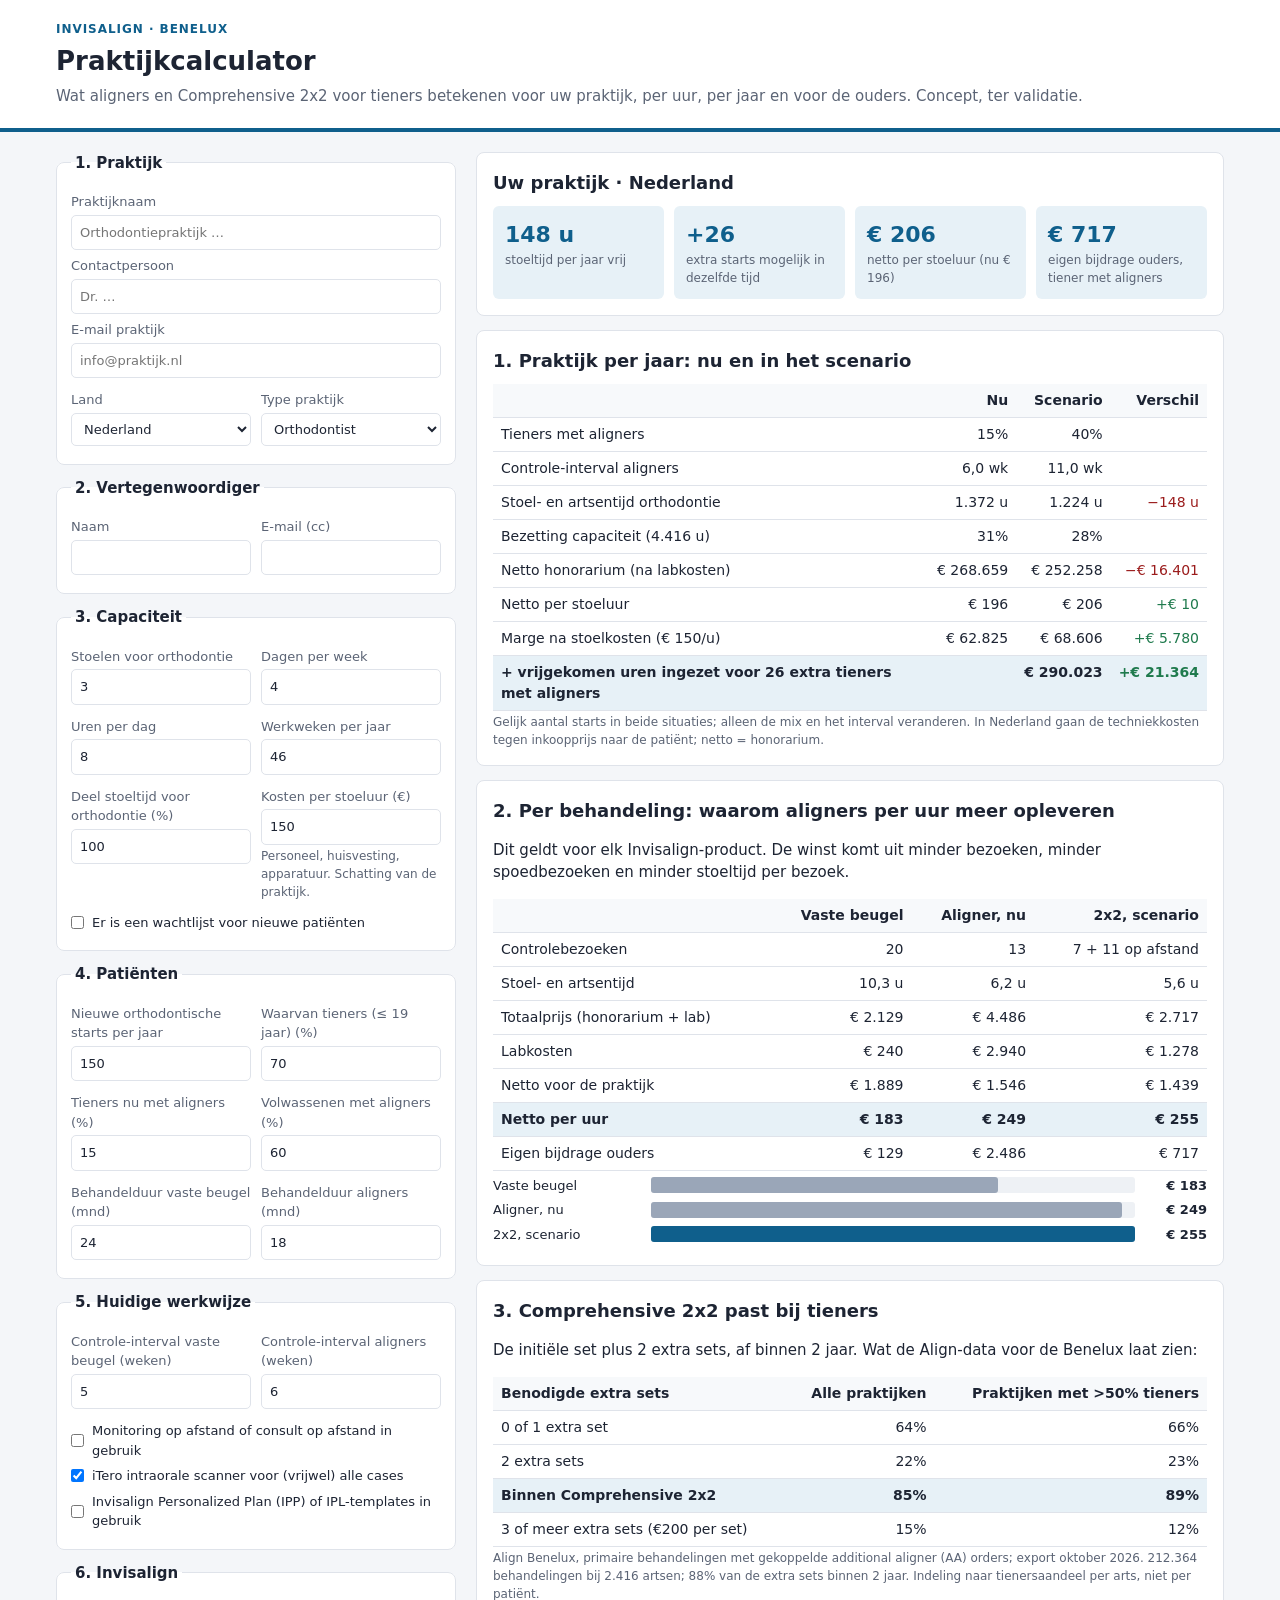
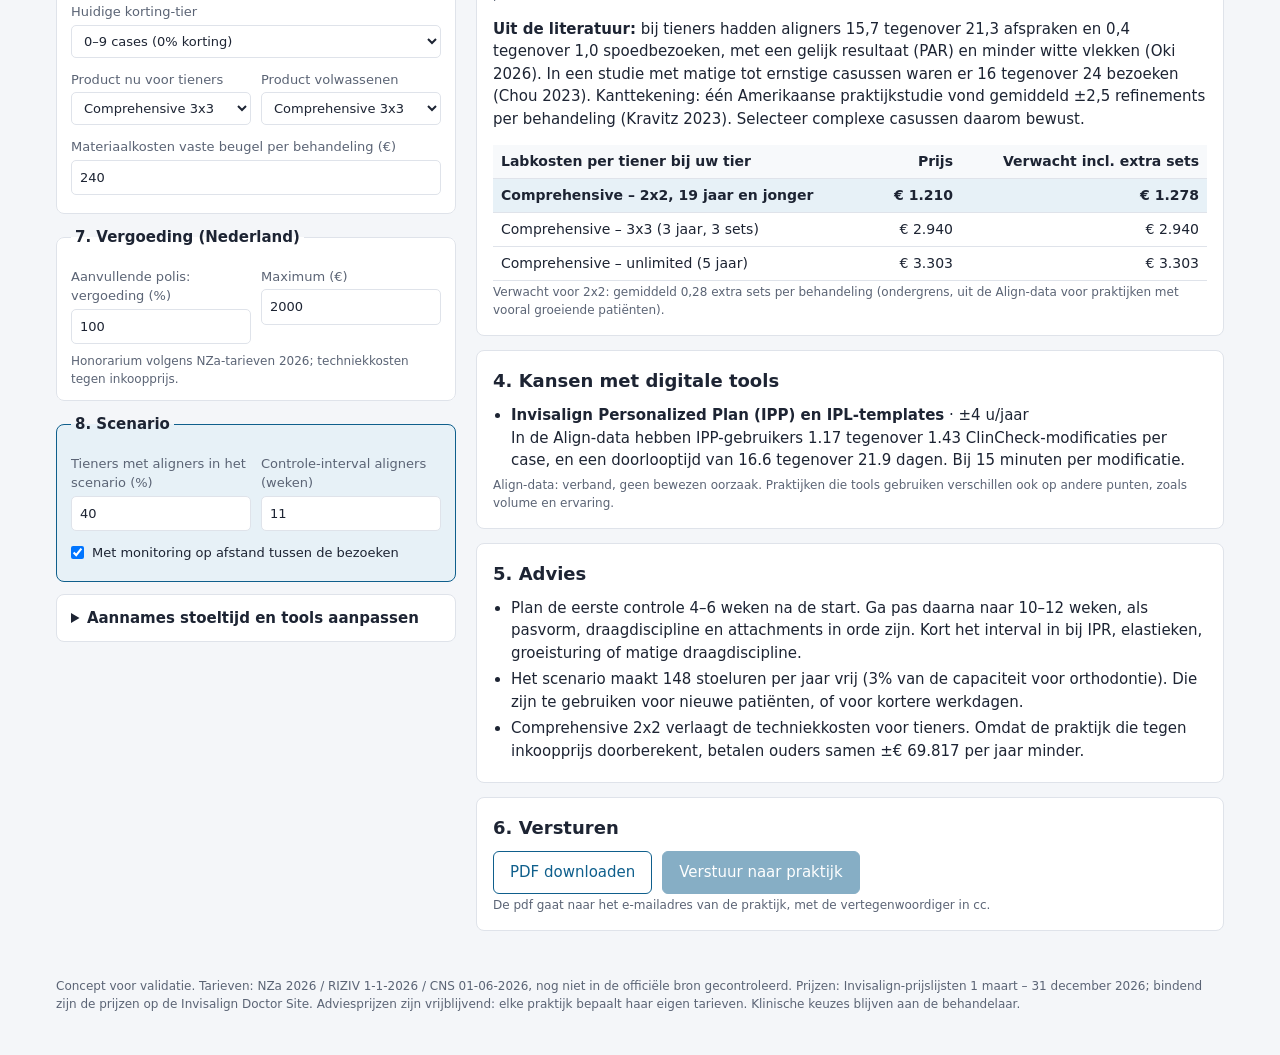
==== voorbeeld/praktijkcalculator.html @ fa1aec27 "Praktijkcalculator als webpagina met wachtwoord, pdf en verzending Persoonlijke invoer per praktijk " ====
<!doctype html>
<html lang="nl">
<head>
<meta charset="utf-8">
<meta name="viewport" content="width=device-width, initial-scale=1">
<meta name="robots" content="noindex, nofollow">
<title>Praktijkcalculator Comprehensive 2x2</title>
<style>:root {
  --ink: #1d2433; --muted: #5b6475; --line: #dfe3ea; --bg: #f4f6f9; --paper: #fff;
  --accent: #0f5f8c; --accent-soft: #e7f1f7; --good: #1f7a4d; --warn: #8a6100; --bad: #9b1c1c;
}
* { box-sizing: border-box; }
body { margin: 0; background: var(--bg); color: var(--ink); font: 15px/1.5 "Segoe UI", system-ui, -apple-system, Arial, sans-serif; }
.wrap { max-width: 1200px; margin: 0 auto; padding: 0 16px; }
.kop { background: var(--paper); border-bottom: 4px solid var(--accent); padding: 20px 0; }
.eyebrow { text-transform: uppercase; letter-spacing: .08em; font-size: 12px; color: var(--accent); font-weight: 600; }
h1 { margin: 4px 0; font-size: 26px; }
.sub { margin: 0; color: var(--muted); }
.grid { display: grid; grid-template-columns: 400px 1fr; gap: 20px; padding-top: 20px; padding-bottom: 20px; align-items: start; }
@media (max-width: 900px) { .grid { grid-template-columns: 1fr; } }
.invoer fieldset, .invoer details { background: var(--paper); border: 1px solid var(--line); border-radius: 8px; padding: 12px 14px; margin: 0 0 12px; }
legend { font-weight: 700; padding: 0 4px; }
label { display: block; font-size: 13px; color: var(--muted); margin: 6px 0; }
label input, label select { display: block; width: 100%; margin-top: 3px; padding: 7px 8px; font: inherit; color: var(--ink); border: 1px solid var(--line); border-radius: 5px; background: #fff; }
label.check { display: flex; gap: 8px; align-items: center; color: var(--ink); }
label.check input { width: auto; margin: 0; }
small { display: block; color: var(--muted); font-size: 12px; margin-top: 2px; }
.rij { display: grid; grid-template-columns: 1fr 1fr; gap: 10px; }
@media (max-width: 420px) { .rij { grid-template-columns: 1fr; } }
.doel { border-color: var(--accent) !important; background: var(--accent-soft) !important; }
.hint { font-size: 13px; margin: 6px 0 0; }
.hint.warn { color: var(--warn); }
summary { cursor: pointer; font-weight: 600; }
.uitkomst { min-width: 0; }
.kaart { background: var(--paper); border: 1px solid var(--line); border-radius: 8px; padding: 16px; margin-bottom: 14px; }
.kaart h2 { margin: 0 0 10px; font-size: 18px; }
.kpis { display: grid; grid-template-columns: repeat(auto-fit, minmax(160px, 1fr)); gap: 10px; }
.kpi { background: var(--accent-soft); border-radius: 6px; padding: 12px; }
.kpi .v { font-size: 22px; font-weight: 700; color: var(--accent); }
.kpi .l { font-size: 12px; color: var(--muted); }
.tabel { overflow-x: auto; }
table { width: 100%; border-collapse: collapse; font-size: 14px; }
th, td { text-align: left; padding: 6px 8px; border-bottom: 1px solid var(--line); vertical-align: top; }
th { background: #f7f9fb; }
td.n, th.n { text-align: right; white-space: nowrap; }
tr.hl td { background: var(--accent-soft); font-weight: 600; }
.plus { color: var(--good); } .min { color: var(--bad); }
.bar { display: flex; align-items: center; gap: 8px; margin: 5px 0; font-size: 13px; }
.bar .lbl { width: 150px; flex-shrink: 0; }
.bar .track { flex: 1; background: #eef1f5; border-radius: 3px; height: 16px; }
.bar .fill { height: 16px; border-radius: 3px; background: var(--accent); }
.bar .fill.alt { background: #9aa6b8; }
.bar .val { width: 64px; text-align: right; font-weight: 600; }
ul.advies { margin: 0; padding-left: 18px; }
ul.advies li { margin: 4px 0; }
.acties { display: flex; flex-wrap: wrap; gap: 10px; align-items: center; }
button { font: inherit; padding: 9px 16px; border-radius: 6px; border: 1px solid var(--accent); background: var(--accent); color: #fff; cursor: pointer; }
button.sec { background: #fff; color: var(--accent); }
button:disabled { opacity: .5; cursor: default; }
.melding { font-size: 13px; }
.voet { color: var(--muted); font-size: 12px; padding-bottom: 30px; }
.naar { display: none; text-align: center; padding: 10px; background: var(--accent); color: #fff; border-radius: 6px; text-decoration: none; margin-bottom: 12px; }
@media (max-width: 900px) { .naar { display: block; } }
</style>
</head>
<body>
<header class="kop">
  <div class="wrap">
    <div class="eyebrow">Invisalign · Benelux</div>
    <h1>Praktijkcalculator</h1>
    <p class="sub">Wat aligners en Comprehensive 2x2 voor tieners betekenen voor uw praktijk, per uur, per jaar en voor de ouders. Concept, ter validatie.</p>
  </div>
</header>

<main class="wrap grid">
<form id="form" class="invoer" autocomplete="off">

  <fieldset>
    <legend>1. Praktijk</legend>
    <label>Praktijknaam <input name="praktijk" placeholder="Orthodontiepraktijk …"></label>
    <label>Contactpersoon <input name="contact" placeholder="Dr. …"></label>
    <label>E-mail praktijk <input name="emailPraktijk" type="email" placeholder="info@praktijk.nl"></label>
    <div class="rij">
      <label>Land
        <select name="land"><option value="NL">Nederland</option><option value="BE">België</option><option value="LU">Luxemburg</option></select>
      </label>
      <label>Type praktijk
        <select name="type"><option value="ortho">Orthodontist</option><option value="gp">Tandarts (GP)</option></select>
      </label>
    </div>
  </fieldset>

  <fieldset>
    <legend>2. Vertegenwoordiger</legend>
    <div class="rij">
      <label>Naam <input name="rep"></label>
      <label>E-mail (cc) <input name="emailRep" type="email"></label>
    </div>
  </fieldset>

  <fieldset>
    <legend>3. Capaciteit</legend>
    <div class="rij">
      <label>Stoelen voor orthodontie <input name="stoelen" type="number" min="1" step="1" value="3"></label>
      <label>Dagen per week <input name="dagenPerWeek" type="number" min="1" max="7" step="0.5" value="4"></label>
    </div>
    <div class="rij">
      <label>Uren per dag <input name="urenPerDag" type="number" min="1" max="14" step="0.5" value="8"></label>
      <label>Werkweken per jaar <input name="wekenPerJaar" type="number" min="30" max="52" value="46"></label>
    </div>
    <div class="rij">
      <label>Deel stoeltijd voor orthodontie (%) <input name="orthoAandeel" type="number" min="1" max="100" value="100"></label>
      <label>Kosten per stoeluur (€) <input name="kostenPerStoeluur" type="number" min="0" step="5" value="150">
        <small>Personeel, huisvesting, apparatuur. Schatting van de praktijk.</small></label>
    </div>
    <label class="check"><input name="wachtlijst" type="checkbox"> Er is een wachtlijst voor nieuwe patiënten</label>
  </fieldset>

  <fieldset>
    <legend>4. Patiënten</legend>
    <div class="rij">
      <label>Nieuwe orthodontische starts per jaar <input name="startsPerJaar" type="number" min="1" value="150"></label>
      <label>Waarvan tieners (≤ 19 jaar) (%) <input name="aandeelTieners" type="number" min="0" max="100" value="70"></label>
    </div>
    <div class="rij">
      <label>Tieners nu met aligners (%) <input name="tienersAlignerNu" type="number" min="0" max="100" value="15"></label>
      <label>Volwassenen met aligners (%) <input name="volwAlignerNu" type="number" min="0" max="100" value="60"></label>
    </div>
    <div class="rij">
      <label>Behandelduur vaste beugel (mnd) <input name="duurVast" type="number" min="6" max="48" value="24"></label>
      <label>Behandelduur aligners (mnd) <input name="duurAligner" type="number" min="3" max="36" value="18"></label>
    </div>
  </fieldset>

  <fieldset>
    <legend>5. Huidige werkwijze</legend>
    <div class="rij">
      <label>Controle-interval vaste beugel (weken) <input name="intervalVast" type="number" min="2" max="16" step="0.5" value="5"></label>
      <label>Controle-interval aligners (weken) <input name="intervalAlignerNu" type="number" min="2" max="16" step="0.5" value="6"></label>
    </div>
    <label class="check"><input name="opAfstandNu" type="checkbox"> Monitoring op afstand of consult op afstand in gebruik</label>
    <label class="check"><input name="itero" type="checkbox" checked> iTero intraorale scanner voor (vrijwel) alle cases</label>
    <label class="check"><input name="ipp" type="checkbox"> Invisalign Personalized Plan (IPP) of IPL-templates in gebruik</label>
  </fieldset>

  <fieldset>
    <legend>6. Invisalign</legend>
    <label>Huidige korting-tier <select name="tier"></select></label>
    <div class="rij">
      <label>Product nu voor tieners
        <select name="productTienersNu"><option value="c3x3">Comprehensive 3x3</option><option value="unlimited">Comprehensive unlimited</option><option value="moderate">Moderate</option></select>
      </label>
      <label>Product volwassenen
        <select name="productVolw"><option value="c3x3">Comprehensive 3x3</option><option value="unlimited">Comprehensive unlimited</option><option value="c2x2volw">Comprehensive 2x2 volwassenen</option><option value="moderate">Moderate</option><option value="lite">Lite</option></select>
      </label>
    </div>
    <label>Materiaalkosten vaste beugel per behandeling (€) <input name="materiaalVast" type="number" min="0" value="240"></label>
  </fieldset>

  <fieldset data-land="NL">
    <legend>7. Vergoeding (Nederland)</legend>
    <div class="rij">
      <label>Aanvullende polis: vergoeding (%) <input name="polisPct" type="number" min="0" max="100" value="100"></label>
      <label>Maximum (€) <input name="polisMax" type="number" min="0" step="50" value="2000"></label>
    </div>
    <small>Honorarium volgens NZa-tarieven 2026; techniekkosten tegen inkoopprijs.</small>
  </fieldset>

  <fieldset data-land="BE">
    <legend>7. Honoraria (België)</legend>
    <label>Statuut
      <select name="beModel"><option value="eigen">Niet-geconventioneerd: eigen pakketprijzen</option><option value="max">Geconventioneerd: maximumtarieven 2026</option></select>
    </label>
    <div class="rij">
      <label>Pakketprijs vaste beugel (€) <input name="prijsVast" type="number" min="0" step="50" value="3500"></label>
      <label>Pakketprijs aligners tieners (€) <input name="prijsAligner" type="number" min="0" step="50" value="2750"><small>Adviesprijs Align: €2.750 (vrijblijvend).</small></label>
    </div>
  </fieldset>

  <fieldset data-land="LU">
    <legend>7. Honoraria (Luxemburg)</legend>
    <label>Supplement CP8 aligners (€) <input name="cp8" type="number" min="0" step="10" value="930"><small>Advies Align: materiaalverschil ±€930 (vrijblijvend).</small></label>
  </fieldset>

  <fieldset class="doel">
    <legend>8. Scenario</legend>
    <div class="rij">
      <label>Tieners met aligners in het scenario (%) <input name="tienersAlignerDoel" type="number" min="0" max="100" value="40"></label>
      <label>Controle-interval aligners (weken) <input name="intervalAlignerDoel" type="number" min="4" max="16" step="0.5" value="11"></label>
    </div>
    <label class="check"><input name="opAfstandDoel" type="checkbox" checked> Met monitoring op afstand tussen de bezoeken</label>
    <p class="hint" id="hintInterval"></p>
  </fieldset>

  <details>
    <summary>Aannames stoeltijd en tools aanpassen</summary>
    <div class="rij">
      <label>Controle vaste beugel (min) <input name="st_vast_controle" type="number" value="20"></label>
      <label>Controle aligner (min) <input name="st_aligner_controle" type="number" value="15"></label>
    </div>
    <div class="rij">
      <label>Start vaste beugel (min) <input name="st_vast_start" type="number" value="75"></label>
      <label>Start aligner (min) <input name="st_aligner_start" type="number" value="45"></label>
    </div>
    <div class="rij">
      <label>Winst per scan t.o.v. PVS (min) <input name="minutenPerAfdrukBespaard" type="number" value="0"></label>
      <label>Tijd per ClinCheck-modificatie (min) <input name="minutenPerModificatie" type="number" value="15"></label>
    </div>
  </details>
  <a class="naar" href="#resultaat">Naar de uitkomst ↓</a>
</form>

<section class="uitkomst" id="resultaat">
  <div id="uitkomst" aria-live="polite"></div>
  <div class="kaart">
    <h2>6. Versturen</h2>
    <div class="acties">
      <button type="button" id="pdf" class="sec">PDF downloaden</button>
      <button type="button" id="mail" disabled>Verstuur naar praktijk</button>
      <span class="melding" id="melding"></span>
    </div>
    <small>De pdf gaat naar het e-mailadres van de praktijk, met de vertegenwoordiger in cc.</small>
  </div>
</section>
</main>

<footer class="wrap voet">
  <p>Concept voor validatie. Tarieven: NZa 2026 / RIZIV 1-1-2026 / CNS 01-06-2026, nog niet in de officiële bron gecontroleerd. Prijzen: Invisalign-prijslijsten 1 maart – 31 december 2026; bindend zijn de prijzen op de Invisalign Doctor Site. Adviesprijzen zijn vrijblijvend: elke praktijk bepaalt haar eigen tarieven. Klinische keuzes blijven aan de behandelaar.</p>
</footer>

<script>/** @license
 *
 * jsPDF - PDF Document creation from JavaScript
 * Version 2.5.1 Built on 2022-01-28T15:37:57.789Z
 *                      CommitID 00000000
 *
 * Copyright (c) 2010-2021 James Hall <james@parall.ax>, https://github.com/MrRio/jsPDF
 *               2015-2021 yWorks GmbH, http://www.yworks.com
 *               2015-2021 Lukas Holländer <lukas.hollaender@yworks.com>, https://github.com/HackbrettXXX
 *               2016-2018 Aras Abbasi <aras.abbasi@gmail.com>
 *               2010 Aaron Spike, https://github.com/acspike
 *               2012 Willow Systems Corporation, https://github.com/willowsystems
 *               2012 Pablo Hess, https://github.com/pablohess
 *               2012 Florian Jenett, https://github.com/fjenett
 *               2013 Warren Weckesser, https://github.com/warrenweckesser
 *               2013 Youssef Beddad, https://github.com/lifof
 *               2013 Lee Driscoll, https://github.com/lsdriscoll
 *               2013 Stefan Slonevskiy, https://github.com/stefslon
 *               2013 Jeremy Morel, https://github.com/jmorel
 *               2013 Christoph Hartmann, https://github.com/chris-rock
 *               2014 Juan Pablo Gaviria, https://github.com/juanpgaviria
 *               2014 James Makes, https://github.com/dollaruw
 *               2014 Diego Casorran, https://github.com/diegocr
 *               2014 Steven Spungin, https://github.com/Flamenco
 *               2014 Kenneth Glassey, https://github.com/Gavvers
 *
 * Permission is hereby granted, free of charge, to any person obtaining
 * a copy of this software and associated documentation files (the
 * "Software"), to deal in the Software without restriction, including
 * without limitation the rights to use, copy, modify, merge, publish,
 * distribute, sublicense, and/or sell copies of the Software, and to
 * permit persons to whom the Software is furnished to do so, subject to
 * the following conditions:
 *
 * The above copyright notice and this permission notice shall be
 * included in all copies or substantial portions of the Software.
 *
 * THE SOFTWARE IS PROVIDED "AS IS", WITHOUT WARRANTY OF ANY KIND,
 * EXPRESS OR IMPLIED, INCLUDING BUT NOT LIMITED TO THE WARRANTIES OF
 * MERCHANTABILITY, FITNESS FOR A PARTICULAR PURPOSE AND
 * NONINFRINGEMENT. IN NO EVENT SHALL THE AUTHORS OR COPYRIGHT HOLDERS BE
 * LIABLE FOR ANY CLAIM, DAMAGES OR OTHER LIABILITY, WHETHER IN AN ACTION
 * OF CONTRACT, TORT OR OTHERWISE, ARISING FROM, OUT OF OR IN CONNECTION
 * WITH THE SOFTWARE OR THE USE OR OTHER DEALINGS IN THE SOFTWARE.
 *
 * Contributor(s):
 *    siefkenj, ahwolf, rickygu, Midnith, saintclair, eaparango,
 *    kim3er, mfo, alnorth, Flamenco
 */

!function(t,e){"object"==typeof exports&&"undefined"!=typeof module?e(exports):"function"==typeof define&&define.amd?define(["exports"],e):e((t=t||self).jspdf={})}(this,(function(t){"use strict";function e(t){return(e="function"==typeof Symbol&&"symbol"==typeof Symbol.iterator?function(t){return typeof t}:function(t){return t&&"function"==typeof Symbol&&t.constructor===Symbol&&t!==Symbol.prototype?"symbol":typeof t})(t)}var r=function(){return"undefined"!=typeof window?window:"undefined"!=typeof global?global:"undefined"!=typeof self?self:this}();function n(){r.console&&"function"==typeof r.console.log&&r.console.log.apply(r.console,arguments)}var i={log:n,warn:function(t){r.console&&("function"==typeof r.console.warn?r.console.warn.apply(r.console,arguments):n.call(null,arguments))},error:function(t){r.console&&("function"==typeof r.console.error?r.console.error.apply(r.console,arguments):n(t))}};function a(t,e,r){var n=new XMLHttpRequest;n.open("GET",t),n.responseType="blob",n.onload=function(){l(n.response,e,r)},n.onerror=function(){i.error("could not download file")},n.send()}function o(t){var e=new XMLHttpRequest;e.open("HEAD",t,!1);try{e.send()}catch(t){}return e.status>=200&&e.status<=299}function s(t){try{t.dispatchEvent(new MouseEvent("click"))}catch(r){var e=document.createEvent("MouseEvents");e.initMouseEvent("click",!0,!0,window,0,0,0,80,20,!1,!1,!1,!1,0,null),t.dispatchEvent(e)}}var c,u,l=r.saveAs||("object"!==("undefined"==typeof window?"undefined":e(window))||window!==r?function(){}:"undefined"!=typeof HTMLAnchorElement&&"download"in HTMLAnchorElement.prototype?function(t,e,n){var i=r.URL||r.webkitURL,c=document.createElement("a");e=e||t.name||"download",c.download=e,c.rel="noopener","string"==typeof t?(c.href=t,c.origin!==location.origin?o(c.href)?a(t,e,n):s(c,c.target="_blank"):s(c)):(c.href=i.createObjectURL(t),setTimeout((function(){i.revokeObjectURL(c.href)}),4e4),setTimeout((function(){s(c)}),0))}:"msSaveOrOpenBlob"in navigator?function(t,r,n){if(r=r||t.name||"download","string"==typeof t)if(o(t))a(t,r,n);else{var c=document.createElement("a");c.href=t,c.target="_blank",setTimeout((function(){s(c)}))}else navigator.msSaveOrOpenBlob(function(t,r){return void 0===r?r={autoBom:!1}:"object"!==e(r)&&(i.warn("Deprecated: Expected third argument to be a object"),r={autoBom:!r}),r.autoBom&&/^\s*(?:text\/\S*|application\/xml|\S*\/\S*\+xml)\s*;.*charset\s*=\s*utf-8/i.test(t.type)?new Blob([String.fromCharCode(65279),t],{type:t.type}):t}(t,n),r)}:function(t,n,i,o){if((o=o||open("","_blank"))&&(o.document.title=o.document.body.innerText="downloading..."),"string"==typeof t)return a(t,n,i);var s="application/octet-stream"===t.type,c=/constructor/i.test(r.HTMLElement)||r.safari,u=/CriOS\/[\d]+/.test(navigator.userAgent);if((u||s&&c)&&"object"===("undefined"==typeof FileReader?"undefined":e(FileReader))){var l=new FileReader;l.onloadend=function(){var t=l.result;t=u?t:t.replace(/^data:[^;]*;/,"data:attachment/file;"),o?o.location.href=t:location=t,o=null},l.readAsDataURL(t)}else{var h=r.URL||r.webkitURL,f=h.createObjectURL(t);o?o.location=f:location.href=f,o=null,setTimeout((function(){h.revokeObjectURL(f)}),4e4)}});
/**
   * A class to parse color values
   * @author Stoyan Stefanov <sstoo@gmail.com>
   * {@link   http://www.phpied.com/rgb-color-parser-in-javascript/}
   * @license Use it if you like it
   */function h(t){var e;t=t||"",this.ok=!1,"#"==t.charAt(0)&&(t=t.substr(1,6));t={aliceblue:"f0f8ff",antiquewhite:"faebd7",aqua:"00ffff",aquamarine:"7fffd4",azure:"f0ffff",beige:"f5f5dc",bisque:"ffe4c4",black:"000000",blanchedalmond:"ffebcd",blue:"0000ff",blueviolet:"8a2be2",brown:"a52a2a",burlywood:"deb887",cadetblue:"5f9ea0",chartreuse:"7fff00",chocolate:"d2691e",coral:"ff7f50",cornflowerblue:"6495ed",cornsilk:"fff8dc",crimson:"dc143c",cyan:"00ffff",darkblue:"00008b",darkcyan:"008b8b",darkgoldenrod:"b8860b",darkgray:"a9a9a9",darkgreen:"006400",darkkhaki:"bdb76b",darkmagenta:"8b008b",darkolivegreen:"556b2f",darkorange:"ff8c00",darkorchid:"9932cc",darkred:"8b0000",darksalmon:"e9967a",darkseagreen:"8fbc8f",darkslateblue:"483d8b",darkslategray:"2f4f4f",darkturquoise:"00ced1",darkviolet:"9400d3",deeppink:"ff1493",deepskyblue:"00bfff",dimgray:"696969",dodgerblue:"1e90ff",feldspar:"d19275",firebrick:"b22222",floralwhite:"fffaf0",forestgreen:"228b22",fuchsia:"ff00ff",gainsboro:"dcdcdc",ghostwhite:"f8f8ff",gold:"ffd700",goldenrod:"daa520",gray:"808080",green:"008000",greenyellow:"adff2f",honeydew:"f0fff0",hotpink:"ff69b4",indianred:"cd5c5c",indigo:"4b0082",ivory:"fffff0",khaki:"f0e68c",lavender:"e6e6fa",lavenderblush:"fff0f5",lawngreen:"7cfc00",lemonchiffon:"fffacd",lightblue:"add8e6",lightcoral:"f08080",lightcyan:"e0ffff",lightgoldenrodyellow:"fafad2",lightgrey:"d3d3d3",lightgreen:"90ee90",lightpink:"ffb6c1",lightsalmon:"ffa07a",lightseagreen:"20b2aa",lightskyblue:"87cefa",lightslateblue:"8470ff",lightslategray:"778899",lightsteelblue:"b0c4de",lightyellow:"ffffe0",lime:"00ff00",limegreen:"32cd32",linen:"faf0e6",magenta:"ff00ff",maroon:"800000",mediumaquamarine:"66cdaa",mediumblue:"0000cd",mediumorchid:"ba55d3",mediumpurple:"9370d8",mediumseagreen:"3cb371",mediumslateblue:"7b68ee",mediumspringgreen:"00fa9a",mediumturquoise:"48d1cc",mediumvioletred:"c71585",midnightblue:"191970",mintcream:"f5fffa",mistyrose:"ffe4e1",moccasin:"ffe4b5",navajowhite:"ffdead",navy:"000080",oldlace:"fdf5e6",olive:"808000",olivedrab:"6b8e23",orange:"ffa500",orangered:"ff4500",orchid:"da70d6",palegoldenrod:"eee8aa",palegreen:"98fb98",paleturquoise:"afeeee",palevioletred:"d87093",papayawhip:"ffefd5",peachpuff:"ffdab9",peru:"cd853f",pink:"ffc0cb",plum:"dda0dd",powderblue:"b0e0e6",purple:"800080",red:"ff0000",rosybrown:"bc8f8f",royalblue:"4169e1",saddlebrown:"8b4513",salmon:"fa8072",sandybrown:"f4a460",seagreen:"2e8b57",seashell:"fff5ee",sienna:"a0522d",silver:"c0c0c0",skyblue:"87ceeb",slateblue:"6a5acd",slategray:"708090",snow:"fffafa",springgreen:"00ff7f",steelblue:"4682b4",tan:"d2b48c",teal:"008080",thistle:"d8bfd8",tomato:"ff6347",turquoise:"40e0d0",violet:"ee82ee",violetred:"d02090",wheat:"f5deb3",white:"ffffff",whitesmoke:"f5f5f5",yellow:"ffff00",yellowgreen:"9acd32"}[t=(t=t.replace(/ /g,"")).toLowerCase()]||t;for(var r=[{re:/^rgb\((\d{1,3}),\s*(\d{1,3}),\s*(\d{1,3})\)$/,example:["rgb(123, 234, 45)","rgb(255,234,245)"],process:function(t){return[parseInt(t[1]),parseInt(t[2]),parseInt(t[3])]}},{re:/^(\w{2})(\w{2})(\w{2})$/,example:["#00ff00","336699"],process:function(t){return[parseInt(t[1],16),parseInt(t[2],16),parseInt(t[3],16)]}},{re:/^(\w{1})(\w{1})(\w{1})$/,example:["#fb0","f0f"],process:function(t){return[parseInt(t[1]+t[1],16),parseInt(t[2]+t[2],16),parseInt(t[3]+t[3],16)]}}],n=0;n<r.length;n++){var i=r[n].re,a=r[n].process,o=i.exec(t);o&&(e=a(o),this.r=e[0],this.g=e[1],this.b=e[2],this.ok=!0)}this.r=this.r<0||isNaN(this.r)?0:this.r>255?255:this.r,this.g=this.g<0||isNaN(this.g)?0:this.g>255?255:this.g,this.b=this.b<0||isNaN(this.b)?0:this.b>255?255:this.b,this.toRGB=function(){return"rgb("+this.r+", "+this.g+", "+this.b+")"},this.toHex=function(){var t=this.r.toString(16),e=this.g.toString(16),r=this.b.toString(16);return 1==t.length&&(t="0"+t),1==e.length&&(e="0"+e),1==r.length&&(r="0"+r),"#"+t+e+r}}
/**
   * @license
   * Joseph Myers does not specify a particular license for his work.
   *
   * Author: Joseph Myers
   * Accessed from: http://www.myersdaily.org/joseph/javascript/md5.js
   *
   * Modified by: Owen Leong
   */
function f(t,e){var r=t[0],n=t[1],i=t[2],a=t[3];r=p(r,n,i,a,e[0],7,-680876936),a=p(a,r,n,i,e[1],12,-389564586),i=p(i,a,r,n,e[2],17,606105819),n=p(n,i,a,r,e[3],22,-1044525330),r=p(r,n,i,a,e[4],7,-176418897),a=p(a,r,n,i,e[5],12,1200080426),i=p(i,a,r,n,e[6],17,-1473231341),n=p(n,i,a,r,e[7],22,-45705983),r=p(r,n,i,a,e[8],7,1770035416),a=p(a,r,n,i,e[9],12,-1958414417),i=p(i,a,r,n,e[10],17,-42063),n=p(n,i,a,r,e[11],22,-1990404162),r=p(r,n,i,a,e[12],7,1804603682),a=p(a,r,n,i,e[13],12,-40341101),i=p(i,a,r,n,e[14],17,-1502002290),r=g(r,n=p(n,i,a,r,e[15],22,1236535329),i,a,e[1],5,-165796510),a=g(a,r,n,i,e[6],9,-1069501632),i=g(i,a,r,n,e[11],14,643717713),n=g(n,i,a,r,e[0],20,-373897302),r=g(r,n,i,a,e[5],5,-701558691),a=g(a,r,n,i,e[10],9,38016083),i=g(i,a,r,n,e[15],14,-660478335),n=g(n,i,a,r,e[4],20,-405537848),r=g(r,n,i,a,e[9],5,568446438),a=g(a,r,n,i,e[14],9,-1019803690),i=g(i,a,r,n,e[3],14,-187363961),n=g(n,i,a,r,e[8],20,1163531501),r=g(r,n,i,a,e[13],5,-1444681467),a=g(a,r,n,i,e[2],9,-51403784),i=g(i,a,r,n,e[7],14,1735328473),r=m(r,n=g(n,i,a,r,e[12],20,-1926607734),i,a,e[5],4,-378558),a=m(a,r,n,i,e[8],11,-2022574463),i=m(i,a,r,n,e[11],16,1839030562),n=m(n,i,a,r,e[14],23,-35309556),r=m(r,n,i,a,e[1],4,-1530992060),a=m(a,r,n,i,e[4],11,1272893353),i=m(i,a,r,n,e[7],16,-155497632),n=m(n,i,a,r,e[10],23,-1094730640),r=m(r,n,i,a,e[13],4,681279174),a=m(a,r,n,i,e[0],11,-358537222),i=m(i,a,r,n,e[3],16,-722521979),n=m(n,i,a,r,e[6],23,76029189),r=m(r,n,i,a,e[9],4,-640364487),a=m(a,r,n,i,e[12],11,-421815835),i=m(i,a,r,n,e[15],16,530742520),r=v(r,n=m(n,i,a,r,e[2],23,-995338651),i,a,e[0],6,-198630844),a=v(a,r,n,i,e[7],10,1126891415),i=v(i,a,r,n,e[14],15,-1416354905),n=v(n,i,a,r,e[5],21,-57434055),r=v(r,n,i,a,e[12],6,1700485571),a=v(a,r,n,i,e[3],10,-1894986606),i=v(i,a,r,n,e[10],15,-1051523),n=v(n,i,a,r,e[1],21,-2054922799),r=v(r,n,i,a,e[8],6,1873313359),a=v(a,r,n,i,e[15],10,-30611744),i=v(i,a,r,n,e[6],15,-1560198380),n=v(n,i,a,r,e[13],21,1309151649),r=v(r,n,i,a,e[4],6,-145523070),a=v(a,r,n,i,e[11],10,-1120210379),i=v(i,a,r,n,e[2],15,718787259),n=v(n,i,a,r,e[9],21,-343485551),t[0]=S(r,t[0]),t[1]=S(n,t[1]),t[2]=S(i,t[2]),t[3]=S(a,t[3])}function d(t,e,r,n,i,a){return e=S(S(e,t),S(n,a)),S(e<<i|e>>>32-i,r)}function p(t,e,r,n,i,a,o){return d(e&r|~e&n,t,e,i,a,o)}function g(t,e,r,n,i,a,o){return d(e&n|r&~n,t,e,i,a,o)}function m(t,e,r,n,i,a,o){return d(e^r^n,t,e,i,a,o)}function v(t,e,r,n,i,a,o){return d(r^(e|~n),t,e,i,a,o)}function b(t){var e,r=t.length,n=[1732584193,-271733879,-1732584194,271733878];for(e=64;e<=t.length;e+=64)f(n,y(t.substring(e-64,e)));t=t.substring(e-64);var i=[0,0,0,0,0,0,0,0,0,0,0,0,0,0,0,0];for(e=0;e<t.length;e++)i[e>>2]|=t.charCodeAt(e)<<(e%4<<3);if(i[e>>2]|=128<<(e%4<<3),e>55)for(f(n,i),e=0;e<16;e++)i[e]=0;return i[14]=8*r,f(n,i),n}function y(t){var e,r=[];for(e=0;e<64;e+=4)r[e>>2]=t.charCodeAt(e)+(t.charCodeAt(e+1)<<8)+(t.charCodeAt(e+2)<<16)+(t.charCodeAt(e+3)<<24);return r}c=r.atob.bind(r),u=r.btoa.bind(r);var w="0123456789abcdef".split("");function N(t){for(var e="",r=0;r<4;r++)e+=w[t>>8*r+4&15]+w[t>>8*r&15];return e}function L(t){return String.fromCharCode((255&t)>>0,(65280&t)>>8,(16711680&t)>>16,(4278190080&t)>>24)}function A(t){return function(t){return t.map(L).join("")}(b(t))}var x="5d41402abc4b2a76b9719d911017c592"!=function(t){for(var e=0;e<t.length;e++)t[e]=N(t[e]);return t.join("")}(b("hello"));function S(t,e){if(x){var r=(65535&t)+(65535&e);return(t>>16)+(e>>16)+(r>>16)<<16|65535&r}return t+e&4294967295}
/**
   * @license
   * FPDF is released under a permissive license: there is no usage restriction.
   * You may embed it freely in your application (commercial or not), with or
   * without modifications.
   *
   * Reference: http://www.fpdf.org/en/script/script37.php
   */function _(t,e){var r,n,i,a;if(t!==r){for(var o=(i=t,a=1+(256/t.length>>0),new Array(a+1).join(i)),s=[],c=0;c<256;c++)s[c]=c;var u=0;for(c=0;c<256;c++){var l=s[c];u=(u+l+o.charCodeAt(c))%256,s[c]=s[u],s[u]=l}r=t,n=s}else s=n;var h=e.length,f=0,d=0,p="";for(c=0;c<h;c++)d=(d+(l=s[f=(f+1)%256]))%256,s[f]=s[d],s[d]=l,o=s[(s[f]+s[d])%256],p+=String.fromCharCode(e.charCodeAt(c)^o);return p}
/**
   * @license
   * Licensed under the MIT License.
   * http://opensource.org/licenses/mit-license
   * Author: Owen Leong (@owenl131)
   * Date: 15 Oct 2020
   * References:
   * https://www.cs.cmu.edu/~dst/Adobe/Gallery/anon21jul01-pdf-encryption.txt
   * https://github.com/foliojs/pdfkit/blob/master/lib/security.js
   * http://www.fpdf.org/en/script/script37.php
   */var P={print:4,modify:8,copy:16,"annot-forms":32};function k(t,e,r,n){this.v=1,this.r=2;var i=192;t.forEach((function(t){if(void 0!==P.perm)throw new Error("Invalid permission: "+t);i+=P[t]})),this.padding="(¿N^NuAd\0NVÿú\b..\0¶Ðh>/\f©þdSiz";var a=(e+this.padding).substr(0,32),o=(r+this.padding).substr(0,32);this.O=this.processOwnerPassword(a,o),this.P=-(1+(255^i)),this.encryptionKey=A(a+this.O+this.lsbFirstWord(this.P)+this.hexToBytes(n)).substr(0,5),this.U=_(this.encryptionKey,this.padding)}function F(t){if(/[^\u0000-\u00ff]/.test(t))throw new Error("Invalid PDF Name Object: "+t+", Only accept ASCII characters.");for(var e="",r=t.length,n=0;n<r;n++){var i=t.charCodeAt(n);if(i<33||35===i||37===i||40===i||41===i||47===i||60===i||62===i||91===i||93===i||123===i||125===i||i>126)e+="#"+("0"+i.toString(16)).slice(-2);else e+=t[n]}return e}function I(t){if("object"!==e(t))throw new Error("Invalid Context passed to initialize PubSub (jsPDF-module)");var n={};this.subscribe=function(t,e,r){if(r=r||!1,"string"!=typeof t||"function"!=typeof e||"boolean"!=typeof r)throw new Error("Invalid arguments passed to PubSub.subscribe (jsPDF-module)");n.hasOwnProperty(t)||(n[t]={});var i=Math.random().toString(35);return n[t][i]=[e,!!r],i},this.unsubscribe=function(t){for(var e in n)if(n[e][t])return delete n[e][t],0===Object.keys(n[e]).length&&delete n[e],!0;return!1},this.publish=function(e){if(n.hasOwnProperty(e)){var a=Array.prototype.slice.call(arguments,1),o=[];for(var s in n[e]){var c=n[e][s];try{c[0].apply(t,a)}catch(t){r.console&&i.error("jsPDF PubSub Error",t.message,t)}c[1]&&o.push(s)}o.length&&o.forEach(this.unsubscribe)}},this.getTopics=function(){return n}}function C(t){if(!(this instanceof C))return new C(t);var e="opacity,stroke-opacity".split(",");for(var r in t)t.hasOwnProperty(r)&&e.indexOf(r)>=0&&(this[r]=t[r]);this.id="",this.objectNumber=-1}function j(t,e){this.gState=t,this.matrix=e,this.id="",this.objectNumber=-1}function O(t,e,r,n,i){if(!(this instanceof O))return new O(t,e,r,n,i);this.type="axial"===t?2:3,this.coords=e,this.colors=r,j.call(this,n,i)}function B(t,e,r,n,i){if(!(this instanceof B))return new B(t,e,r,n,i);this.boundingBox=t,this.xStep=e,this.yStep=r,this.stream="",this.cloneIndex=0,j.call(this,n,i)}function M(t){var n,a="string"==typeof arguments[0]?arguments[0]:"p",o=arguments[1],s=arguments[2],c=arguments[3],f=[],d=1,p=16,g="S",m=null;"object"===e(t=t||{})&&(a=t.orientation,o=t.unit||o,s=t.format||s,c=t.compress||t.compressPdf||c,null!==(m=t.encryption||null)&&(m.userPassword=m.userPassword||"",m.ownerPassword=m.ownerPassword||"",m.userPermissions=m.userPermissions||[]),d="number"==typeof t.userUnit?Math.abs(t.userUnit):1,void 0!==t.precision&&(n=t.precision),void 0!==t.floatPrecision&&(p=t.floatPrecision),g=t.defaultPathOperation||"S"),f=t.filters||(!0===c?["FlateEncode"]:f),o=o||"mm",a=(""+(a||"P")).toLowerCase();var v=t.putOnlyUsedFonts||!1,b={},y={internal:{},__private__:{}};y.__private__.PubSub=I;var w="1.3",N=y.__private__.getPdfVersion=function(){return w};y.__private__.setPdfVersion=function(t){w=t};var L={a0:[2383.94,3370.39],a1:[1683.78,2383.94],a2:[1190.55,1683.78],a3:[841.89,1190.55],a4:[595.28,841.89],a5:[419.53,595.28],a6:[297.64,419.53],a7:[209.76,297.64],a8:[147.4,209.76],a9:[104.88,147.4],a10:[73.7,104.88],b0:[2834.65,4008.19],b1:[2004.09,2834.65],b2:[1417.32,2004.09],b3:[1000.63,1417.32],b4:[708.66,1000.63],b5:[498.9,708.66],b6:[354.33,498.9],b7:[249.45,354.33],b8:[175.75,249.45],b9:[124.72,175.75],b10:[87.87,124.72],c0:[2599.37,3676.54],c1:[1836.85,2599.37],c2:[1298.27,1836.85],c3:[918.43,1298.27],c4:[649.13,918.43],c5:[459.21,649.13],c6:[323.15,459.21],c7:[229.61,323.15],c8:[161.57,229.61],c9:[113.39,161.57],c10:[79.37,113.39],dl:[311.81,623.62],letter:[612,792],"government-letter":[576,756],legal:[612,1008],"junior-legal":[576,360],ledger:[1224,792],tabloid:[792,1224],"credit-card":[153,243]};y.__private__.getPageFormats=function(){return L};var A=y.__private__.getPageFormat=function(t){return L[t]};s=s||"a4";var x={COMPAT:"compat",ADVANCED:"advanced"},S=x.COMPAT;function _(){this.saveGraphicsState(),ht(new Vt(_t,0,0,-_t,0,Rr()*_t).toString()+" cm"),this.setFontSize(this.getFontSize()/_t),g="n",S=x.ADVANCED}function P(){this.restoreGraphicsState(),g="S",S=x.COMPAT}var j=y.__private__.combineFontStyleAndFontWeight=function(t,e){if("bold"==t&&"normal"==e||"bold"==t&&400==e||"normal"==t&&"italic"==e||"bold"==t&&"italic"==e)throw new Error("Invalid Combination of fontweight and fontstyle");return e&&(t=400==e||"normal"===e?"italic"===t?"italic":"normal":700!=e&&"bold"!==e||"normal"!==t?(700==e?"bold":e)+""+t:"bold"),t};y.advancedAPI=function(t){var e=S===x.COMPAT;return e&&_.call(this),"function"!=typeof t||(t(this),e&&P.call(this)),this},y.compatAPI=function(t){var e=S===x.ADVANCED;return e&&P.call(this),"function"!=typeof t||(t(this),e&&_.call(this)),this},y.isAdvancedAPI=function(){return S===x.ADVANCED};var E,q=function(t){if(S!==x.ADVANCED)throw new Error(t+" is only available in 'advanced' API mode. You need to call advancedAPI() first.")},D=y.roundToPrecision=y.__private__.roundToPrecision=function(t,e){var r=n||e;if(isNaN(t)||isNaN(r))throw new Error("Invalid argument passed to jsPDF.roundToPrecision");return t.toFixed(r).replace(/0+$/,"")};E=y.hpf=y.__private__.hpf="number"==typeof p?function(t){if(isNaN(t))throw new Error("Invalid argument passed to jsPDF.hpf");return D(t,p)}:"smart"===p?function(t){if(isNaN(t))throw new Error("Invalid argument passed to jsPDF.hpf");return D(t,t>-1&&t<1?16:5)}:function(t){if(isNaN(t))throw new Error("Invalid argument passed to jsPDF.hpf");return D(t,16)};var R=y.f2=y.__private__.f2=function(t){if(isNaN(t))throw new Error("Invalid argument passed to jsPDF.f2");return D(t,2)},T=y.__private__.f3=function(t){if(isNaN(t))throw new Error("Invalid argument passed to jsPDF.f3");return D(t,3)},U=y.scale=y.__private__.scale=function(t){if(isNaN(t))throw new Error("Invalid argument passed to jsPDF.scale");return S===x.COMPAT?t*_t:S===x.ADVANCED?t:void 0},z=function(t){return S===x.COMPAT?Rr()-t:S===x.ADVANCED?t:void 0},H=function(t){return U(z(t))};y.__private__.setPrecision=y.setPrecision=function(t){"number"==typeof parseInt(t,10)&&(n=parseInt(t,10))};var W,V="00000000000000000000000000000000",G=y.__private__.getFileId=function(){return V},Y=y.__private__.setFileId=function(t){return V=void 0!==t&&/^[a-fA-F0-9]{32}$/.test(t)?t.toUpperCase():V.split("").map((function(){return"ABCDEF0123456789".charAt(Math.floor(16*Math.random()))})).join(""),null!==m&&(Ye=new k(m.userPermissions,m.userPassword,m.ownerPassword,V)),V};y.setFileId=function(t){return Y(t),this},y.getFileId=function(){return G()};var J=y.__private__.convertDateToPDFDate=function(t){var e=t.getTimezoneOffset(),r=e<0?"+":"-",n=Math.floor(Math.abs(e/60)),i=Math.abs(e%60),a=[r,Q(n),"'",Q(i),"'"].join("");return["D:",t.getFullYear(),Q(t.getMonth()+1),Q(t.getDate()),Q(t.getHours()),Q(t.getMinutes()),Q(t.getSeconds()),a].join("")},X=y.__private__.convertPDFDateToDate=function(t){var e=parseInt(t.substr(2,4),10),r=parseInt(t.substr(6,2),10)-1,n=parseInt(t.substr(8,2),10),i=parseInt(t.substr(10,2),10),a=parseInt(t.substr(12,2),10),o=parseInt(t.substr(14,2),10);return new Date(e,r,n,i,a,o,0)},K=y.__private__.setCreationDate=function(t){var e;if(void 0===t&&(t=new Date),t instanceof Date)e=J(t);else{if(!/^D:(20[0-2][0-9]|203[0-7]|19[7-9][0-9])(0[0-9]|1[0-2])([0-2][0-9]|3[0-1])(0[0-9]|1[0-9]|2[0-3])(0[0-9]|[1-5][0-9])(0[0-9]|[1-5][0-9])(\+0[0-9]|\+1[0-4]|-0[0-9]|-1[0-1])'(0[0-9]|[1-5][0-9])'?$/.test(t))throw new Error("Invalid argument passed to jsPDF.setCreationDate");e=t}return W=e},Z=y.__private__.getCreationDate=function(t){var e=W;return"jsDate"===t&&(e=X(W)),e};y.setCreationDate=function(t){return K(t),this},y.getCreationDate=function(t){return Z(t)};var $,Q=y.__private__.padd2=function(t){return("0"+parseInt(t)).slice(-2)},tt=y.__private__.padd2Hex=function(t){return("00"+(t=t.toString())).substr(t.length)},et=0,rt=[],nt=[],it=0,at=[],ot=[],st=!1,ct=nt,ut=function(){et=0,it=0,nt=[],rt=[],at=[],Qt=Kt(),te=Kt()};y.__private__.setCustomOutputDestination=function(t){st=!0,ct=t};var lt=function(t){st||(ct=t)};y.__private__.resetCustomOutputDestination=function(){st=!1,ct=nt};var ht=y.__private__.out=function(t){return t=t.toString(),it+=t.length+1,ct.push(t),ct},ft=y.__private__.write=function(t){return ht(1===arguments.length?t.toString():Array.prototype.join.call(arguments," "))},dt=y.__private__.getArrayBuffer=function(t){for(var e=t.length,r=new ArrayBuffer(e),n=new Uint8Array(r);e--;)n[e]=t.charCodeAt(e);return r},pt=[["Helvetica","helvetica","normal","WinAnsiEncoding"],["Helvetica-Bold","helvetica","bold","WinAnsiEncoding"],["Helvetica-Oblique","helvetica","italic","WinAnsiEncoding"],["Helvetica-BoldOblique","helvetica","bolditalic","WinAnsiEncoding"],["Courier","courier","normal","WinAnsiEncoding"],["Courier-Bold","courier","bold","WinAnsiEncoding"],["Courier-Oblique","courier","italic","WinAnsiEncoding"],["Courier-BoldOblique","courier","bolditalic","WinAnsiEncoding"],["Times-Roman","times","normal","WinAnsiEncoding"],["Times-Bold","times","bold","WinAnsiEncoding"],["Times-Italic","times","italic","WinAnsiEncoding"],["Times-BoldItalic","times","bolditalic","WinAnsiEncoding"],["ZapfDingbats","zapfdingbats","normal",null],["Symbol","symbol","normal",null]];y.__private__.getStandardFonts=function(){return pt};var gt=t.fontSize||16;y.__private__.setFontSize=y.setFontSize=function(t){return gt=S===x.ADVANCED?t/_t:t,this};var mt,vt=y.__private__.getFontSize=y.getFontSize=function(){return S===x.COMPAT?gt:gt*_t},bt=t.R2L||!1;y.__private__.setR2L=y.setR2L=function(t){return bt=t,this},y.__private__.getR2L=y.getR2L=function(){return bt};var yt,wt=y.__private__.setZoomMode=function(t){var e=[void 0,null,"fullwidth","fullheight","fullpage","original"];if(/^(?:\d+\.\d*|\d*\.\d+|\d+)%$/.test(t))mt=t;else if(isNaN(t)){if(-1===e.indexOf(t))throw new Error('zoom must be Integer (e.g. 2), a percentage Value (e.g. 300%) or fullwidth, fullheight, fullpage, original. "'+t+'" is not recognized.');mt=t}else mt=parseInt(t,10)};y.__private__.getZoomMode=function(){return mt};var Nt,Lt=y.__private__.setPageMode=function(t){if(-1==[void 0,null,"UseNone","UseOutlines","UseThumbs","FullScreen"].indexOf(t))throw new Error('Page mode must be one of UseNone, UseOutlines, UseThumbs, or FullScreen. "'+t+'" is not recognized.');yt=t};y.__private__.getPageMode=function(){return yt};var At=y.__private__.setLayoutMode=function(t){if(-1==[void 0,null,"continuous","single","twoleft","tworight","two"].indexOf(t))throw new Error('Layout mode must be one of continuous, single, twoleft, tworight. "'+t+'" is not recognized.');Nt=t};y.__private__.getLayoutMode=function(){return Nt},y.__private__.setDisplayMode=y.setDisplayMode=function(t,e,r){return wt(t),At(e),Lt(r),this};var xt={title:"",subject:"",author:"",keywords:"",creator:""};y.__private__.getDocumentProperty=function(t){if(-1===Object.keys(xt).indexOf(t))throw new Error("Invalid argument passed to jsPDF.getDocumentProperty");return xt[t]},y.__private__.getDocumentProperties=function(){return xt},y.__private__.setDocumentProperties=y.setProperties=y.setDocumentProperties=function(t){for(var e in xt)xt.hasOwnProperty(e)&&t[e]&&(xt[e]=t[e]);return this},y.__private__.setDocumentProperty=function(t,e){if(-1===Object.keys(xt).indexOf(t))throw new Error("Invalid arguments passed to jsPDF.setDocumentProperty");return xt[t]=e};var St,_t,Pt,kt,Ft,It={},Ct={},jt=[],Ot={},Bt={},Mt={},Et={},qt=null,Dt=0,Rt=[],Tt=new I(y),Ut=t.hotfixes||[],zt={},Ht={},Wt=[],Vt=function t(e,r,n,i,a,o){if(!(this instanceof t))return new t(e,r,n,i,a,o);isNaN(e)&&(e=1),isNaN(r)&&(r=0),isNaN(n)&&(n=0),isNaN(i)&&(i=1),isNaN(a)&&(a=0),isNaN(o)&&(o=0),this._matrix=[e,r,n,i,a,o]};Object.defineProperty(Vt.prototype,"sx",{get:function(){return this._matrix[0]},set:function(t){this._matrix[0]=t}}),Object.defineProperty(Vt.prototype,"shy",{get:function(){return this._matrix[1]},set:function(t){this._matrix[1]=t}}),Object.defineProperty(Vt.prototype,"shx",{get:function(){return this._matrix[2]},set:function(t){this._matrix[2]=t}}),Object.defineProperty(Vt.prototype,"sy",{get:function(){return this._matrix[3]},set:function(t){this._matrix[3]=t}}),Object.defineProperty(Vt.prototype,"tx",{get:function(){return this._matrix[4]},set:function(t){this._matrix[4]=t}}),Object.defineProperty(Vt.prototype,"ty",{get:function(){return this._matrix[5]},set:function(t){this._matrix[5]=t}}),Object.defineProperty(Vt.prototype,"a",{get:function(){return this._matrix[0]},set:function(t){this._matrix[0]=t}}),Object.defineProperty(Vt.prototype,"b",{get:function(){return this._matrix[1]},set:function(t){this._matrix[1]=t}}),Object.defineProperty(Vt.prototype,"c",{get:function(){return this._matrix[2]},set:function(t){this._matrix[2]=t}}),Object.defineProperty(Vt.prototype,"d",{get:function(){return this._matrix[3]},set:function(t){this._matrix[3]=t}}),Object.defineProperty(Vt.prototype,"e",{get:function(){return this._matrix[4]},set:function(t){this._matrix[4]=t}}),Object.defineProperty(Vt.prototype,"f",{get:function(){return this._matrix[5]},set:function(t){this._matrix[5]=t}}),Object.defineProperty(Vt.prototype,"rotation",{get:function(){return Math.atan2(this.shx,this.sx)}}),Object.defineProperty(Vt.prototype,"scaleX",{get:function(){return this.decompose().scale.sx}}),Object.defineProperty(Vt.prototype,"scaleY",{get:function(){return this.decompose().scale.sy}}),Object.defineProperty(Vt.prototype,"isIdentity",{get:function(){return 1===this.sx&&(0===this.shy&&(0===this.shx&&(1===this.sy&&(0===this.tx&&0===this.ty))))}}),Vt.prototype.join=function(t){return[this.sx,this.shy,this.shx,this.sy,this.tx,this.ty].map(E).join(t)},Vt.prototype.multiply=function(t){var e=t.sx*this.sx+t.shy*this.shx,r=t.sx*this.shy+t.shy*this.sy,n=t.shx*this.sx+t.sy*this.shx,i=t.shx*this.shy+t.sy*this.sy,a=t.tx*this.sx+t.ty*this.shx+this.tx,o=t.tx*this.shy+t.ty*this.sy+this.ty;return new Vt(e,r,n,i,a,o)},Vt.prototype.decompose=function(){var t=this.sx,e=this.shy,r=this.shx,n=this.sy,i=this.tx,a=this.ty,o=Math.sqrt(t*t+e*e),s=(t/=o)*r+(e/=o)*n;r-=t*s,n-=e*s;var c=Math.sqrt(r*r+n*n);return s/=c,t*(n/=c)<e*(r/=c)&&(t=-t,e=-e,s=-s,o=-o),{scale:new Vt(o,0,0,c,0,0),translate:new Vt(1,0,0,1,i,a),rotate:new Vt(t,e,-e,t,0,0),skew:new Vt(1,0,s,1,0,0)}},Vt.prototype.toString=function(t){return this.join(" ")},Vt.prototype.inversed=function(){var t=this.sx,e=this.shy,r=this.shx,n=this.sy,i=this.tx,a=this.ty,o=1/(t*n-e*r),s=n*o,c=-e*o,u=-r*o,l=t*o;return new Vt(s,c,u,l,-s*i-u*a,-c*i-l*a)},Vt.prototype.applyToPoint=function(t){var e=t.x*this.sx+t.y*this.shx+this.tx,r=t.x*this.shy+t.y*this.sy+this.ty;return new Cr(e,r)},Vt.prototype.applyToRectangle=function(t){var e=this.applyToPoint(t),r=this.applyToPoint(new Cr(t.x+t.w,t.y+t.h));return new jr(e.x,e.y,r.x-e.x,r.y-e.y)},Vt.prototype.clone=function(){var t=this.sx,e=this.shy,r=this.shx,n=this.sy,i=this.tx,a=this.ty;return new Vt(t,e,r,n,i,a)},y.Matrix=Vt;var Gt=y.matrixMult=function(t,e){return e.multiply(t)},Yt=new Vt(1,0,0,1,0,0);y.unitMatrix=y.identityMatrix=Yt;var Jt=function(t,e){if(!Bt[t]){var r=(e instanceof O?"Sh":"P")+(Object.keys(Ot).length+1).toString(10);e.id=r,Bt[t]=r,Ot[r]=e,Tt.publish("addPattern",e)}};y.ShadingPattern=O,y.TilingPattern=B,y.addShadingPattern=function(t,e){return q("addShadingPattern()"),Jt(t,e),this},y.beginTilingPattern=function(t){q("beginTilingPattern()"),Br(t.boundingBox[0],t.boundingBox[1],t.boundingBox[2]-t.boundingBox[0],t.boundingBox[3]-t.boundingBox[1],t.matrix)},y.endTilingPattern=function(t,e){q("endTilingPattern()"),e.stream=ot[$].join("\n"),Jt(t,e),Tt.publish("endTilingPattern",e),Wt.pop().restore()};var Xt=y.__private__.newObject=function(){var t=Kt();return Zt(t,!0),t},Kt=y.__private__.newObjectDeferred=function(){return et++,rt[et]=function(){return it},et},Zt=function(t,e){return e="boolean"==typeof e&&e,rt[t]=it,e&&ht(t+" 0 obj"),t},$t=y.__private__.newAdditionalObject=function(){var t={objId:Kt(),content:""};return at.push(t),t},Qt=Kt(),te=Kt(),ee=y.__private__.decodeColorString=function(t){var e=t.split(" ");if(2!==e.length||"g"!==e[1]&&"G"!==e[1]){if(5===e.length&&("k"===e[4]||"K"===e[4])){e=[(1-e[0])*(1-e[3]),(1-e[1])*(1-e[3]),(1-e[2])*(1-e[3]),"r"]}}else{var r=parseFloat(e[0]);e=[r,r,r,"r"]}for(var n="#",i=0;i<3;i++)n+=("0"+Math.floor(255*parseFloat(e[i])).toString(16)).slice(-2);return n},re=y.__private__.encodeColorString=function(t){var r;"string"==typeof t&&(t={ch1:t});var n=t.ch1,i=t.ch2,a=t.ch3,o=t.ch4,s="draw"===t.pdfColorType?["G","RG","K"]:["g","rg","k"];if("string"==typeof n&&"#"!==n.charAt(0)){var c=new h(n);if(c.ok)n=c.toHex();else if(!/^\d*\.?\d*$/.test(n))throw new Error('Invalid color "'+n+'" passed to jsPDF.encodeColorString.')}if("string"==typeof n&&/^#[0-9A-Fa-f]{3}$/.test(n)&&(n="#"+n[1]+n[1]+n[2]+n[2]+n[3]+n[3]),"string"==typeof n&&/^#[0-9A-Fa-f]{6}$/.test(n)){var u=parseInt(n.substr(1),16);n=u>>16&255,i=u>>8&255,a=255&u}if(void 0===i||void 0===o&&n===i&&i===a)if("string"==typeof n)r=n+" "+s[0];else switch(t.precision){case 2:r=R(n/255)+" "+s[0];break;case 3:default:r=T(n/255)+" "+s[0]}else if(void 0===o||"object"===e(o)){if(o&&!isNaN(o.a)&&0===o.a)return r=["1.","1.","1.",s[1]].join(" ");if("string"==typeof n)r=[n,i,a,s[1]].join(" ");else switch(t.precision){case 2:r=[R(n/255),R(i/255),R(a/255),s[1]].join(" ");break;default:case 3:r=[T(n/255),T(i/255),T(a/255),s[1]].join(" ")}}else if("string"==typeof n)r=[n,i,a,o,s[2]].join(" ");else switch(t.precision){case 2:r=[R(n),R(i),R(a),R(o),s[2]].join(" ");break;case 3:default:r=[T(n),T(i),T(a),T(o),s[2]].join(" ")}return r},ne=y.__private__.getFilters=function(){return f},ie=y.__private__.putStream=function(t){var e=(t=t||{}).data||"",r=t.filters||ne(),n=t.alreadyAppliedFilters||[],i=t.addLength1||!1,a=e.length,o=t.objectId,s=function(t){return t};if(null!==m&&void 0===o)throw new Error("ObjectId must be passed to putStream for file encryption");null!==m&&(s=Ye.encryptor(o,0));var c={};!0===r&&(r=["FlateEncode"]);var u=t.additionalKeyValues||[],l=(c=void 0!==M.API.processDataByFilters?M.API.processDataByFilters(e,r):{data:e,reverseChain:[]}).reverseChain+(Array.isArray(n)?n.join(" "):n.toString());if(0!==c.data.length&&(u.push({key:"Length",value:c.data.length}),!0===i&&u.push({key:"Length1",value:a})),0!=l.length)if(l.split("/").length-1==1)u.push({key:"Filter",value:l});else{u.push({key:"Filter",value:"["+l+"]"});for(var h=0;h<u.length;h+=1)if("DecodeParms"===u[h].key){for(var f=[],d=0;d<c.reverseChain.split("/").length-1;d+=1)f.push("null");f.push(u[h].value),u[h].value="["+f.join(" ")+"]"}}ht("<<");for(var p=0;p<u.length;p++)ht("/"+u[p].key+" "+u[p].value);ht(">>"),0!==c.data.length&&(ht("stream"),ht(s(c.data)),ht("endstream"))},ae=y.__private__.putPage=function(t){var e=t.number,r=t.data,n=t.objId,i=t.contentsObjId;Zt(n,!0),ht("<</Type /Page"),ht("/Parent "+t.rootDictionaryObjId+" 0 R"),ht("/Resources "+t.resourceDictionaryObjId+" 0 R"),ht("/MediaBox ["+parseFloat(E(t.mediaBox.bottomLeftX))+" "+parseFloat(E(t.mediaBox.bottomLeftY))+" "+E(t.mediaBox.topRightX)+" "+E(t.mediaBox.topRightY)+"]"),null!==t.cropBox&&ht("/CropBox ["+E(t.cropBox.bottomLeftX)+" "+E(t.cropBox.bottomLeftY)+" "+E(t.cropBox.topRightX)+" "+E(t.cropBox.topRightY)+"]"),null!==t.bleedBox&&ht("/BleedBox ["+E(t.bleedBox.bottomLeftX)+" "+E(t.bleedBox.bottomLeftY)+" "+E(t.bleedBox.topRightX)+" "+E(t.bleedBox.topRightY)+"]"),null!==t.trimBox&&ht("/TrimBox ["+E(t.trimBox.bottomLeftX)+" "+E(t.trimBox.bottomLeftY)+" "+E(t.trimBox.topRightX)+" "+E(t.trimBox.topRightY)+"]"),null!==t.artBox&&ht("/ArtBox ["+E(t.artBox.bottomLeftX)+" "+E(t.artBox.bottomLeftY)+" "+E(t.artBox.topRightX)+" "+E(t.artBox.topRightY)+"]"),"number"==typeof t.userUnit&&1!==t.userUnit&&ht("/UserUnit "+t.userUnit),Tt.publish("putPage",{objId:n,pageContext:Rt[e],pageNumber:e,page:r}),ht("/Contents "+i+" 0 R"),ht(">>"),ht("endobj");var a=r.join("\n");return S===x.ADVANCED&&(a+="\nQ"),Zt(i,!0),ie({data:a,filters:ne(),objectId:i}),ht("endobj"),n},oe=y.__private__.putPages=function(){var t,e,r=[];for(t=1;t<=Dt;t++)Rt[t].objId=Kt(),Rt[t].contentsObjId=Kt();for(t=1;t<=Dt;t++)r.push(ae({number:t,data:ot[t],objId:Rt[t].objId,contentsObjId:Rt[t].contentsObjId,mediaBox:Rt[t].mediaBox,cropBox:Rt[t].cropBox,bleedBox:Rt[t].bleedBox,trimBox:Rt[t].trimBox,artBox:Rt[t].artBox,userUnit:Rt[t].userUnit,rootDictionaryObjId:Qt,resourceDictionaryObjId:te}));Zt(Qt,!0),ht("<</Type /Pages");var n="/Kids [";for(e=0;e<Dt;e++)n+=r[e]+" 0 R ";ht(n+"]"),ht("/Count "+Dt),ht(">>"),ht("endobj"),Tt.publish("postPutPages")},se=function(t){Tt.publish("putFont",{font:t,out:ht,newObject:Xt,putStream:ie}),!0!==t.isAlreadyPutted&&(t.objectNumber=Xt(),ht("<<"),ht("/Type /Font"),ht("/BaseFont /"+F(t.postScriptName)),ht("/Subtype /Type1"),"string"==typeof t.encoding&&ht("/Encoding /"+t.encoding),ht("/FirstChar 32"),ht("/LastChar 255"),ht(">>"),ht("endobj"))},ce=function(){for(var t in It)It.hasOwnProperty(t)&&(!1===v||!0===v&&b.hasOwnProperty(t))&&se(It[t])},ue=function(t){t.objectNumber=Xt();var e=[];e.push({key:"Type",value:"/XObject"}),e.push({key:"Subtype",value:"/Form"}),e.push({key:"BBox",value:"["+[E(t.x),E(t.y),E(t.x+t.width),E(t.y+t.height)].join(" ")+"]"}),e.push({key:"Matrix",value:"["+t.matrix.toString()+"]"});var r=t.pages[1].join("\n");ie({data:r,additionalKeyValues:e,objectId:t.objectNumber}),ht("endobj")},le=function(){for(var t in zt)zt.hasOwnProperty(t)&&ue(zt[t])},he=function(t,e){var r,n=[],i=1/(e-1);for(r=0;r<1;r+=i)n.push(r);if(n.push(1),0!=t[0].offset){var a={offset:0,color:t[0].color};t.unshift(a)}if(1!=t[t.length-1].offset){var o={offset:1,color:t[t.length-1].color};t.push(o)}for(var s="",c=0,u=0;u<n.length;u++){for(r=n[u];r>t[c+1].offset;)c++;var l=t[c].offset,h=(r-l)/(t[c+1].offset-l),f=t[c].color,d=t[c+1].color;s+=tt(Math.round((1-h)*f[0]+h*d[0]).toString(16))+tt(Math.round((1-h)*f[1]+h*d[1]).toString(16))+tt(Math.round((1-h)*f[2]+h*d[2]).toString(16))}return s.trim()},fe=function(t,e){e||(e=21);var r=Xt(),n=he(t.colors,e),i=[];i.push({key:"FunctionType",value:"0"}),i.push({key:"Domain",value:"[0.0 1.0]"}),i.push({key:"Size",value:"["+e+"]"}),i.push({key:"BitsPerSample",value:"8"}),i.push({key:"Range",value:"[0.0 1.0 0.0 1.0 0.0 1.0]"}),i.push({key:"Decode",value:"[0.0 1.0 0.0 1.0 0.0 1.0]"}),ie({data:n,additionalKeyValues:i,alreadyAppliedFilters:["/ASCIIHexDecode"],objectId:r}),ht("endobj"),t.objectNumber=Xt(),ht("<< /ShadingType "+t.type),ht("/ColorSpace /DeviceRGB");var a="/Coords ["+E(parseFloat(t.coords[0]))+" "+E(parseFloat(t.coords[1]))+" ";2===t.type?a+=E(parseFloat(t.coords[2]))+" "+E(parseFloat(t.coords[3])):a+=E(parseFloat(t.coords[2]))+" "+E(parseFloat(t.coords[3]))+" "+E(parseFloat(t.coords[4]))+" "+E(parseFloat(t.coords[5])),ht(a+="]"),t.matrix&&ht("/Matrix ["+t.matrix.toString()+"]"),ht("/Function "+r+" 0 R"),ht("/Extend [true true]"),ht(">>"),ht("endobj")},de=function(t,e){var r=Kt(),n=Xt();e.push({resourcesOid:r,objectOid:n}),t.objectNumber=n;var i=[];i.push({key:"Type",value:"/Pattern"}),i.push({key:"PatternType",value:"1"}),i.push({key:"PaintType",value:"1"}),i.push({key:"TilingType",value:"1"}),i.push({key:"BBox",value:"["+t.boundingBox.map(E).join(" ")+"]"}),i.push({key:"XStep",value:E(t.xStep)}),i.push({key:"YStep",value:E(t.yStep)}),i.push({key:"Resources",value:r+" 0 R"}),t.matrix&&i.push({key:"Matrix",value:"["+t.matrix.toString()+"]"}),ie({data:t.stream,additionalKeyValues:i,objectId:t.objectNumber}),ht("endobj")},pe=function(t){var e;for(e in Ot)Ot.hasOwnProperty(e)&&(Ot[e]instanceof O?fe(Ot[e]):Ot[e]instanceof B&&de(Ot[e],t))},ge=function(t){for(var e in t.objectNumber=Xt(),ht("<<"),t)switch(e){case"opacity":ht("/ca "+R(t[e]));break;case"stroke-opacity":ht("/CA "+R(t[e]))}ht(">>"),ht("endobj")},me=function(){var t;for(t in Mt)Mt.hasOwnProperty(t)&&ge(Mt[t])},ve=function(){for(var t in ht("/XObject <<"),zt)zt.hasOwnProperty(t)&&zt[t].objectNumber>=0&&ht("/"+t+" "+zt[t].objectNumber+" 0 R");Tt.publish("putXobjectDict"),ht(">>")},be=function(){Ye.oid=Xt(),ht("<<"),ht("/Filter /Standard"),ht("/V "+Ye.v),ht("/R "+Ye.r),ht("/U <"+Ye.toHexString(Ye.U)+">"),ht("/O <"+Ye.toHexString(Ye.O)+">"),ht("/P "+Ye.P),ht(">>"),ht("endobj")},ye=function(){for(var t in ht("/Font <<"),It)It.hasOwnProperty(t)&&(!1===v||!0===v&&b.hasOwnProperty(t))&&ht("/"+t+" "+It[t].objectNumber+" 0 R");ht(">>")},we=function(){if(Object.keys(Ot).length>0){for(var t in ht("/Shading <<"),Ot)Ot.hasOwnProperty(t)&&Ot[t]instanceof O&&Ot[t].objectNumber>=0&&ht("/"+t+" "+Ot[t].objectNumber+" 0 R");Tt.publish("putShadingPatternDict"),ht(">>")}},Ne=function(t){if(Object.keys(Ot).length>0){for(var e in ht("/Pattern <<"),Ot)Ot.hasOwnProperty(e)&&Ot[e]instanceof y.TilingPattern&&Ot[e].objectNumber>=0&&Ot[e].objectNumber<t&&ht("/"+e+" "+Ot[e].objectNumber+" 0 R");Tt.publish("putTilingPatternDict"),ht(">>")}},Le=function(){if(Object.keys(Mt).length>0){var t;for(t in ht("/ExtGState <<"),Mt)Mt.hasOwnProperty(t)&&Mt[t].objectNumber>=0&&ht("/"+t+" "+Mt[t].objectNumber+" 0 R");Tt.publish("putGStateDict"),ht(">>")}},Ae=function(t){Zt(t.resourcesOid,!0),ht("<<"),ht("/ProcSet [/PDF /Text /ImageB /ImageC /ImageI]"),ye(),we(),Ne(t.objectOid),Le(),ve(),ht(">>"),ht("endobj")},xe=function(){var t=[];ce(),me(),le(),pe(t),Tt.publish("putResources"),t.forEach(Ae),Ae({resourcesOid:te,objectOid:Number.MAX_SAFE_INTEGER}),Tt.publish("postPutResources")},Se=function(){Tt.publish("putAdditionalObjects");for(var t=0;t<at.length;t++){var e=at[t];Zt(e.objId,!0),ht(e.content),ht("endobj")}Tt.publish("postPutAdditionalObjects")},_e=function(t){Ct[t.fontName]=Ct[t.fontName]||{},Ct[t.fontName][t.fontStyle]=t.id},Pe=function(t,e,r,n,i){var a={id:"F"+(Object.keys(It).length+1).toString(10),postScriptName:t,fontName:e,fontStyle:r,encoding:n,isStandardFont:i||!1,metadata:{}};return Tt.publish("addFont",{font:a,instance:this}),It[a.id]=a,_e(a),a.id},ke=function(t){for(var e=0,r=pt.length;e<r;e++){var n=Pe.call(this,t[e][0],t[e][1],t[e][2],pt[e][3],!0);!1===v&&(b[n]=!0);var i=t[e][0].split("-");_e({id:n,fontName:i[0],fontStyle:i[1]||""})}Tt.publish("addFonts",{fonts:It,dictionary:Ct})},Fe=function(t){return t.foo=function(){try{return t.apply(this,arguments)}catch(t){var e=t.stack||"";~e.indexOf(" at ")&&(e=e.split(" at ")[1]);var n="Error in function "+e.split("\n")[0].split("<")[0]+": "+t.message;if(!r.console)throw new Error(n);r.console.error(n,t),r.alert&&alert(n)}},t.foo.bar=t,t.foo},Ie=function(t,e){var r,n,i,a,o,s,c,u,l;if(i=(e=e||{}).sourceEncoding||"Unicode",o=e.outputEncoding,(e.autoencode||o)&&It[St].metadata&&It[St].metadata[i]&&It[St].metadata[i].encoding&&(a=It[St].metadata[i].encoding,!o&&It[St].encoding&&(o=It[St].encoding),!o&&a.codePages&&(o=a.codePages[0]),"string"==typeof o&&(o=a[o]),o)){for(c=!1,s=[],r=0,n=t.length;r<n;r++)(u=o[t.charCodeAt(r)])?s.push(String.fromCharCode(u)):s.push(t[r]),s[r].charCodeAt(0)>>8&&(c=!0);t=s.join("")}for(r=t.length;void 0===c&&0!==r;)t.charCodeAt(r-1)>>8&&(c=!0),r--;if(!c)return t;for(s=e.noBOM?[]:[254,255],r=0,n=t.length;r<n;r++){if((l=(u=t.charCodeAt(r))>>8)>>8)throw new Error("Character at position "+r+" of string '"+t+"' exceeds 16bits. Cannot be encoded into UCS-2 BE");s.push(l),s.push(u-(l<<8))}return String.fromCharCode.apply(void 0,s)},Ce=y.__private__.pdfEscape=y.pdfEscape=function(t,e){return Ie(t,e).replace(/\\/g,"\\\\").replace(/\(/g,"\\(").replace(/\)/g,"\\)")},je=y.__private__.beginPage=function(t){ot[++Dt]=[],Rt[Dt]={objId:0,contentsObjId:0,userUnit:Number(d),artBox:null,bleedBox:null,cropBox:null,trimBox:null,mediaBox:{bottomLeftX:0,bottomLeftY:0,topRightX:Number(t[0]),topRightY:Number(t[1])}},Me(Dt),lt(ot[$])},Oe=function(t,e){var r,n,o;switch(a=e||a,"string"==typeof t&&(r=A(t.toLowerCase()),Array.isArray(r)&&(n=r[0],o=r[1])),Array.isArray(t)&&(n=t[0]*_t,o=t[1]*_t),isNaN(n)&&(n=s[0],o=s[1]),(n>14400||o>14400)&&(i.warn("A page in a PDF can not be wider or taller than 14400 userUnit. jsPDF limits the width/height to 14400"),n=Math.min(14400,n),o=Math.min(14400,o)),s=[n,o],a.substr(0,1)){case"l":o>n&&(s=[o,n]);break;case"p":n>o&&(s=[o,n])}je(s),pr(fr),ht(Lr),0!==kr&&ht(kr+" J"),0!==Fr&&ht(Fr+" j"),Tt.publish("addPage",{pageNumber:Dt})},Be=function(t){t>0&&t<=Dt&&(ot.splice(t,1),Rt.splice(t,1),Dt--,$>Dt&&($=Dt),this.setPage($))},Me=function(t){t>0&&t<=Dt&&($=t)},Ee=y.__private__.getNumberOfPages=y.getNumberOfPages=function(){return ot.length-1},qe=function(t,e,r){var n,a=void 0;return r=r||{},t=void 0!==t?t:It[St].fontName,e=void 0!==e?e:It[St].fontStyle,n=t.toLowerCase(),void 0!==Ct[n]&&void 0!==Ct[n][e]?a=Ct[n][e]:void 0!==Ct[t]&&void 0!==Ct[t][e]?a=Ct[t][e]:!1===r.disableWarning&&i.warn("Unable to look up font label for font '"+t+"', '"+e+"'. Refer to getFontList() for available fonts."),a||r.noFallback||null==(a=Ct.times[e])&&(a=Ct.times.normal),a},De=y.__private__.putInfo=function(){var t=Xt(),e=function(t){return t};for(var r in null!==m&&(e=Ye.encryptor(t,0)),ht("<<"),ht("/Producer ("+Ce(e("jsPDF "+M.version))+")"),xt)xt.hasOwnProperty(r)&&xt[r]&&ht("/"+r.substr(0,1).toUpperCase()+r.substr(1)+" ("+Ce(e(xt[r]))+")");ht("/CreationDate ("+Ce(e(W))+")"),ht(">>"),ht("endobj")},Re=y.__private__.putCatalog=function(t){var e=(t=t||{}).rootDictionaryObjId||Qt;switch(Xt(),ht("<<"),ht("/Type /Catalog"),ht("/Pages "+e+" 0 R"),mt||(mt="fullwidth"),mt){case"fullwidth":ht("/OpenAction [3 0 R /FitH null]");break;case"fullheight":ht("/OpenAction [3 0 R /FitV null]");break;case"fullpage":ht("/OpenAction [3 0 R /Fit]");break;case"original":ht("/OpenAction [3 0 R /XYZ null null 1]");break;default:var r=""+mt;"%"===r.substr(r.length-1)&&(mt=parseInt(mt)/100),"number"==typeof mt&&ht("/OpenAction [3 0 R /XYZ null null "+R(mt)+"]")}switch(Nt||(Nt="continuous"),Nt){case"continuous":ht("/PageLayout /OneColumn");break;case"single":ht("/PageLayout /SinglePage");break;case"two":case"twoleft":ht("/PageLayout /TwoColumnLeft");break;case"tworight":ht("/PageLayout /TwoColumnRight")}yt&&ht("/PageMode /"+yt),Tt.publish("putCatalog"),ht(">>"),ht("endobj")},Te=y.__private__.putTrailer=function(){ht("trailer"),ht("<<"),ht("/Size "+(et+1)),ht("/Root "+et+" 0 R"),ht("/Info "+(et-1)+" 0 R"),null!==m&&ht("/Encrypt "+Ye.oid+" 0 R"),ht("/ID [ <"+V+"> <"+V+"> ]"),ht(">>")},Ue=y.__private__.putHeader=function(){ht("%PDF-"+w),ht("%ºß¬à")},ze=y.__private__.putXRef=function(){var t="0000000000";ht("xref"),ht("0 "+(et+1)),ht("0000000000 65535 f ");for(var e=1;e<=et;e++){"function"==typeof rt[e]?ht((t+rt[e]()).slice(-10)+" 00000 n "):void 0!==rt[e]?ht((t+rt[e]).slice(-10)+" 00000 n "):ht("0000000000 00000 n ")}},He=y.__private__.buildDocument=function(){ut(),lt(nt),Tt.publish("buildDocument"),Ue(),oe(),Se(),xe(),null!==m&&be(),De(),Re();var t=it;return ze(),Te(),ht("startxref"),ht(""+t),ht("%%EOF"),lt(ot[$]),nt.join("\n")},We=y.__private__.getBlob=function(t){return new Blob([dt(t)],{type:"application/pdf"})},Ve=y.output=y.__private__.output=Fe((function(t,e){switch("string"==typeof(e=e||{})?e={filename:e}:e.filename=e.filename||"generated.pdf",t){case void 0:return He();case"save":y.save(e.filename);break;case"arraybuffer":return dt(He());case"blob":return We(He());case"bloburi":case"bloburl":if(void 0!==r.URL&&"function"==typeof r.URL.createObjectURL)return r.URL&&r.URL.createObjectURL(We(He()))||void 0;i.warn("bloburl is not supported by your system, because URL.createObjectURL is not supported by your browser.");break;case"datauristring":case"dataurlstring":var n="",a=He();try{n=u(a)}catch(t){n=u(unescape(encodeURIComponent(a)))}return"data:application/pdf;filename="+e.filename+";base64,"+n;case"pdfobjectnewwindow":if("[object Window]"===Object.prototype.toString.call(r)){var o="https://cdnjs.cloudflare.com/ajax/libs/pdfobject/2.1.1/pdfobject.min.js",s=' integrity="sha512-4ze/a9/4jqu+tX9dfOqJYSvyYd5M6qum/3HpCLr+/Jqf0whc37VUbkpNGHR7/8pSnCFw47T1fmIpwBV7UySh3g==" crossorigin="anonymous"';e.pdfObjectUrl&&(o=e.pdfObjectUrl,s="");var c='<html><style>html, body { padding: 0; margin: 0; } iframe { width: 100%; height: 100%; border: 0;}  </style><body><script src="'+o+'"'+s+'><\/script><script >PDFObject.embed("'+this.output("dataurlstring")+'", '+JSON.stringify(e)+");<\/script></body></html>",l=r.open();return null!==l&&l.document.write(c),l}throw new Error("The option pdfobjectnewwindow just works in a browser-environment.");case"pdfjsnewwindow":if("[object Window]"===Object.prototype.toString.call(r)){var h='<html><style>html, body { padding: 0; margin: 0; } iframe { width: 100%; height: 100%; border: 0;}  </style><body><iframe id="pdfViewer" src="'+(e.pdfJsUrl||"examples/PDF.js/web/viewer.html")+"?file=&downloadName="+e.filename+'" width="500px" height="400px" /></body></html>',f=r.open();if(null!==f){f.document.write(h);var d=this;f.document.documentElement.querySelector("#pdfViewer").onload=function(){f.document.title=e.filename,f.document.documentElement.querySelector("#pdfViewer").contentWindow.PDFViewerApplication.open(d.output("bloburl"))}}return f}throw new Error("The option pdfjsnewwindow just works in a browser-environment.");case"dataurlnewwindow":if("[object Window]"!==Object.prototype.toString.call(r))throw new Error("The option dataurlnewwindow just works in a browser-environment.");var p='<html><style>html, body { padding: 0; margin: 0; } iframe { width: 100%; height: 100%; border: 0;}  </style><body><iframe src="'+this.output("datauristring",e)+'"></iframe></body></html>',g=r.open();if(null!==g&&(g.document.write(p),g.document.title=e.filename),g||"undefined"==typeof safari)return g;break;case"datauri":case"dataurl":return r.document.location.href=this.output("datauristring",e);default:return null}})),Ge=function(t){return!0===Array.isArray(Ut)&&Ut.indexOf(t)>-1};switch(o){case"pt":_t=1;break;case"mm":_t=72/25.4;break;case"cm":_t=72/2.54;break;case"in":_t=72;break;case"px":_t=1==Ge("px_scaling")?.75:96/72;break;case"pc":case"em":_t=12;break;case"ex":_t=6;break;default:if("number"!=typeof o)throw new Error("Invalid unit: "+o);_t=o}var Ye=null;K(),Y();var Je=function(t){return null!==m?Ye.encryptor(t,0):function(t){return t}},Xe=y.__private__.getPageInfo=y.getPageInfo=function(t){if(isNaN(t)||t%1!=0)throw new Error("Invalid argument passed to jsPDF.getPageInfo");return{objId:Rt[t].objId,pageNumber:t,pageContext:Rt[t]}},Ke=y.__private__.getPageInfoByObjId=function(t){if(isNaN(t)||t%1!=0)throw new Error("Invalid argument passed to jsPDF.getPageInfoByObjId");for(var e in Rt)if(Rt[e].objId===t)break;return Xe(e)},Ze=y.__private__.getCurrentPageInfo=y.getCurrentPageInfo=function(){return{objId:Rt[$].objId,pageNumber:$,pageContext:Rt[$]}};y.addPage=function(){return Oe.apply(this,arguments),this},y.setPage=function(){return Me.apply(this,arguments),lt.call(this,ot[$]),this},y.insertPage=function(t){return this.addPage(),this.movePage($,t),this},y.movePage=function(t,e){var r,n;if(t>e){r=ot[t],n=Rt[t];for(var i=t;i>e;i--)ot[i]=ot[i-1],Rt[i]=Rt[i-1];ot[e]=r,Rt[e]=n,this.setPage(e)}else if(t<e){r=ot[t],n=Rt[t];for(var a=t;a<e;a++)ot[a]=ot[a+1],Rt[a]=Rt[a+1];ot[e]=r,Rt[e]=n,this.setPage(e)}return this},y.deletePage=function(){return Be.apply(this,arguments),this},y.__private__.text=y.text=function(t,r,n,i,a){var o,s,c,u,l,h,f,d,p,g=(i=i||{}).scope||this;if("number"==typeof t&&"number"==typeof r&&("string"==typeof n||Array.isArray(n))){var m=n;n=r,r=t,t=m}if(arguments[3]instanceof Vt==!1?(c=arguments[4],u=arguments[5],"object"===e(f=arguments[3])&&null!==f||("string"==typeof c&&(u=c,c=null),"string"==typeof f&&(u=f,f=null),"number"==typeof f&&(c=f,f=null),i={flags:f,angle:c,align:u})):(q("The transform parameter of text() with a Matrix value"),p=a),isNaN(r)||isNaN(n)||null==t)throw new Error("Invalid arguments passed to jsPDF.text");if(0===t.length)return g;var v="",y=!1,w="number"==typeof i.lineHeightFactor?i.lineHeightFactor:hr,N=g.internal.scaleFactor;function L(t){return t=t.split("\t").join(Array(i.TabLen||9).join(" ")),Ce(t,f)}function A(t){for(var e,r=t.concat(),n=[],i=r.length;i--;)"string"==typeof(e=r.shift())?n.push(e):Array.isArray(t)&&(1===e.length||void 0===e[1]&&void 0===e[2])?n.push(e[0]):n.push([e[0],e[1],e[2]]);return n}function _(t,e){var r;if("string"==typeof t)r=e(t)[0];else if(Array.isArray(t)){for(var n,i,a=t.concat(),o=[],s=a.length;s--;)"string"==typeof(n=a.shift())?o.push(e(n)[0]):Array.isArray(n)&&"string"==typeof n[0]&&(i=e(n[0],n[1],n[2]),o.push([i[0],i[1],i[2]]));r=o}return r}var P=!1,k=!0;if("string"==typeof t)P=!0;else if(Array.isArray(t)){var F=t.concat();s=[];for(var I,C=F.length;C--;)("string"!=typeof(I=F.shift())||Array.isArray(I)&&"string"!=typeof I[0])&&(k=!1);P=k}if(!1===P)throw new Error('Type of text must be string or Array. "'+t+'" is not recognized.');"string"==typeof t&&(t=t.match(/[\r?\n]/)?t.split(/\r\n|\r|\n/g):[t]);var j=gt/g.internal.scaleFactor,O=j*(w-1);switch(i.baseline){case"bottom":n-=O;break;case"top":n+=j-O;break;case"hanging":n+=j-2*O;break;case"middle":n+=j/2-O}if((h=i.maxWidth||0)>0&&("string"==typeof t?t=g.splitTextToSize(t,h):"[object Array]"===Object.prototype.toString.call(t)&&(t=t.reduce((function(t,e){return t.concat(g.splitTextToSize(e,h))}),[]))),o={text:t,x:r,y:n,options:i,mutex:{pdfEscape:Ce,activeFontKey:St,fonts:It,activeFontSize:gt}},Tt.publish("preProcessText",o),t=o.text,c=(i=o.options).angle,p instanceof Vt==!1&&c&&"number"==typeof c){c*=Math.PI/180,0===i.rotationDirection&&(c=-c),S===x.ADVANCED&&(c=-c);var B=Math.cos(c),M=Math.sin(c);p=new Vt(B,M,-M,B,0,0)}else c&&c instanceof Vt&&(p=c);S!==x.ADVANCED||p||(p=Yt),void 0!==(l=i.charSpace||_r)&&(v+=E(U(l))+" Tc\n",this.setCharSpace(this.getCharSpace()||0)),void 0!==(d=i.horizontalScale)&&(v+=E(100*d)+" Tz\n");i.lang;var D=-1,R=void 0!==i.renderingMode?i.renderingMode:i.stroke,T=g.internal.getCurrentPageInfo().pageContext;switch(R){case 0:case!1:case"fill":D=0;break;case 1:case!0:case"stroke":D=1;break;case 2:case"fillThenStroke":D=2;break;case 3:case"invisible":D=3;break;case 4:case"fillAndAddForClipping":D=4;break;case 5:case"strokeAndAddPathForClipping":D=5;break;case 6:case"fillThenStrokeAndAddToPathForClipping":D=6;break;case 7:case"addToPathForClipping":D=7}var z=void 0!==T.usedRenderingMode?T.usedRenderingMode:-1;-1!==D?v+=D+" Tr\n":-1!==z&&(v+="0 Tr\n"),-1!==D&&(T.usedRenderingMode=D),u=i.align||"left";var H,W=gt*w,V=g.internal.pageSize.getWidth(),G=It[St];l=i.charSpace||_r,h=i.maxWidth||0,f=Object.assign({autoencode:!0,noBOM:!0},i.flags);var Y=[];if("[object Array]"===Object.prototype.toString.call(t)){var J;s=A(t),"left"!==u&&(H=s.map((function(t){return g.getStringUnitWidth(t,{font:G,charSpace:l,fontSize:gt,doKerning:!1})*gt/N})));var X,K=0;if("right"===u){r-=H[0],t=[],C=s.length;for(var Z=0;Z<C;Z++)0===Z?(X=br(r),J=yr(n)):(X=U(K-H[Z]),J=-W),t.push([s[Z],X,J]),K=H[Z]}else if("center"===u){r-=H[0]/2,t=[],C=s.length;for(var $=0;$<C;$++)0===$?(X=br(r),J=yr(n)):(X=U((K-H[$])/2),J=-W),t.push([s[$],X,J]),K=H[$]}else if("left"===u){t=[],C=s.length;for(var Q=0;Q<C;Q++)t.push(s[Q])}else{if("justify"!==u)throw new Error('Unrecognized alignment option, use "left", "center", "right" or "justify".');t=[],C=s.length,h=0!==h?h:V;for(var tt=0;tt<C;tt++)J=0===tt?yr(n):-W,X=0===tt?br(r):0,tt<C-1?Y.push(E(U((h-H[tt])/(s[tt].split(" ").length-1)))):Y.push(0),t.push([s[tt],X,J])}}var et="boolean"==typeof i.R2L?i.R2L:bt;!0===et&&(t=_(t,(function(t,e,r){return[t.split("").reverse().join(""),e,r]}))),o={text:t,x:r,y:n,options:i,mutex:{pdfEscape:Ce,activeFontKey:St,fonts:It,activeFontSize:gt}},Tt.publish("postProcessText",o),t=o.text,y=o.mutex.isHex||!1;var rt=It[St].encoding;"WinAnsiEncoding"!==rt&&"StandardEncoding"!==rt||(t=_(t,(function(t,e,r){return[L(t),e,r]}))),s=A(t),t=[];for(var nt,it,at,ot=0,st=1,ct=Array.isArray(s[0])?st:ot,ut="",lt=function(t,e,r){var n="";return r instanceof Vt?(r="number"==typeof i.angle?Gt(r,new Vt(1,0,0,1,t,e)):Gt(new Vt(1,0,0,1,t,e),r),S===x.ADVANCED&&(r=Gt(new Vt(1,0,0,-1,0,0),r)),n=r.join(" ")+" Tm\n"):n=E(t)+" "+E(e)+" Td\n",n},ft=0;ft<s.length;ft++){switch(ut="",ct){case st:at=(y?"<":"(")+s[ft][0]+(y?">":")"),nt=parseFloat(s[ft][1]),it=parseFloat(s[ft][2]);break;case ot:at=(y?"<":"(")+s[ft]+(y?">":")"),nt=br(r),it=yr(n)}void 0!==Y&&void 0!==Y[ft]&&(ut=Y[ft]+" Tw\n"),0===ft?t.push(ut+lt(nt,it,p)+at):ct===ot?t.push(ut+at):ct===st&&t.push(ut+lt(nt,it,p)+at)}t=ct===ot?t.join(" Tj\nT* "):t.join(" Tj\n"),t+=" Tj\n";var dt="BT\n/";return dt+=St+" "+gt+" Tf\n",dt+=E(gt*w)+" TL\n",dt+=xr+"\n",dt+=v,dt+=t,ht(dt+="ET"),b[St]=!0,g};var $e=y.__private__.clip=y.clip=function(t){return ht("evenodd"===t?"W*":"W"),this};y.clipEvenOdd=function(){return $e("evenodd")},y.__private__.discardPath=y.discardPath=function(){return ht("n"),this};var Qe=y.__private__.isValidStyle=function(t){var e=!1;return-1!==[void 0,null,"S","D","F","DF","FD","f","f*","B","B*","n"].indexOf(t)&&(e=!0),e};y.__private__.setDefaultPathOperation=y.setDefaultPathOperation=function(t){return Qe(t)&&(g=t),this};var tr=y.__private__.getStyle=y.getStyle=function(t){var e=g;switch(t){case"D":case"S":e="S";break;case"F":e="f";break;case"FD":case"DF":e="B";break;case"f":case"f*":case"B":case"B*":e=t}return e},er=y.close=function(){return ht("h"),this};y.stroke=function(){return ht("S"),this},y.fill=function(t){return rr("f",t),this},y.fillEvenOdd=function(t){return rr("f*",t),this},y.fillStroke=function(t){return rr("B",t),this},y.fillStrokeEvenOdd=function(t){return rr("B*",t),this};var rr=function(t,r){"object"===e(r)?ar(r,t):ht(t)},nr=function(t){null===t||S===x.ADVANCED&&void 0===t||(t=tr(t),ht(t))};function ir(t,e,r,n,i){var a=new B(e||this.boundingBox,r||this.xStep,n||this.yStep,this.gState,i||this.matrix);a.stream=this.stream;var o=t+"$"+this.cloneIndex+++"$";return Jt(o,a),a}var ar=function(t,e){var r=Bt[t.key],n=Ot[r];if(n instanceof O)ht("q"),ht(or(e)),n.gState&&y.setGState(n.gState),ht(t.matrix.toString()+" cm"),ht("/"+r+" sh"),ht("Q");else if(n instanceof B){var i=new Vt(1,0,0,-1,0,Rr());t.matrix&&(i=i.multiply(t.matrix||Yt),r=ir.call(n,t.key,t.boundingBox,t.xStep,t.yStep,i).id),ht("q"),ht("/Pattern cs"),ht("/"+r+" scn"),n.gState&&y.setGState(n.gState),ht(e),ht("Q")}},or=function(t){switch(t){case"f":case"F":return"W n";case"f*":return"W* n";case"B":return"W S";case"B*":return"W* S";case"S":return"W S";case"n":return"W n"}},sr=y.moveTo=function(t,e){return ht(E(U(t))+" "+E(H(e))+" m"),this},cr=y.lineTo=function(t,e){return ht(E(U(t))+" "+E(H(e))+" l"),this},ur=y.curveTo=function(t,e,r,n,i,a){return ht([E(U(t)),E(H(e)),E(U(r)),E(H(n)),E(U(i)),E(H(a)),"c"].join(" ")),this};y.__private__.line=y.line=function(t,e,r,n,i){if(isNaN(t)||isNaN(e)||isNaN(r)||isNaN(n)||!Qe(i))throw new Error("Invalid arguments passed to jsPDF.line");return S===x.COMPAT?this.lines([[r-t,n-e]],t,e,[1,1],i||"S"):this.lines([[r-t,n-e]],t,e,[1,1]).stroke()},y.__private__.lines=y.lines=function(t,e,r,n,i,a){var o,s,c,u,l,h,f,d,p,g,m,v;if("number"==typeof t&&(v=r,r=e,e=t,t=v),n=n||[1,1],a=a||!1,isNaN(e)||isNaN(r)||!Array.isArray(t)||!Array.isArray(n)||!Qe(i)||"boolean"!=typeof a)throw new Error("Invalid arguments passed to jsPDF.lines");for(sr(e,r),o=n[0],s=n[1],u=t.length,g=e,m=r,c=0;c<u;c++)2===(l=t[c]).length?(g=l[0]*o+g,m=l[1]*s+m,cr(g,m)):(h=l[0]*o+g,f=l[1]*s+m,d=l[2]*o+g,p=l[3]*s+m,g=l[4]*o+g,m=l[5]*s+m,ur(h,f,d,p,g,m));return a&&er(),nr(i),this},y.path=function(t){for(var e=0;e<t.length;e++){var r=t[e],n=r.c;switch(r.op){case"m":sr(n[0],n[1]);break;case"l":cr(n[0],n[1]);break;case"c":ur.apply(this,n);break;case"h":er()}}return this},y.__private__.rect=y.rect=function(t,e,r,n,i){if(isNaN(t)||isNaN(e)||isNaN(r)||isNaN(n)||!Qe(i))throw new Error("Invalid arguments passed to jsPDF.rect");return S===x.COMPAT&&(n=-n),ht([E(U(t)),E(H(e)),E(U(r)),E(U(n)),"re"].join(" ")),nr(i),this},y.__private__.triangle=y.triangle=function(t,e,r,n,i,a,o){if(isNaN(t)||isNaN(e)||isNaN(r)||isNaN(n)||isNaN(i)||isNaN(a)||!Qe(o))throw new Error("Invalid arguments passed to jsPDF.triangle");return this.lines([[r-t,n-e],[i-r,a-n],[t-i,e-a]],t,e,[1,1],o,!0),this},y.__private__.roundedRect=y.roundedRect=function(t,e,r,n,i,a,o){if(isNaN(t)||isNaN(e)||isNaN(r)||isNaN(n)||isNaN(i)||isNaN(a)||!Qe(o))throw new Error("Invalid arguments passed to jsPDF.roundedRect");var s=4/3*(Math.SQRT2-1);return i=Math.min(i,.5*r),a=Math.min(a,.5*n),this.lines([[r-2*i,0],[i*s,0,i,a-a*s,i,a],[0,n-2*a],[0,a*s,-i*s,a,-i,a],[2*i-r,0],[-i*s,0,-i,-a*s,-i,-a],[0,2*a-n],[0,-a*s,i*s,-a,i,-a]],t+i,e,[1,1],o,!0),this},y.__private__.ellipse=y.ellipse=function(t,e,r,n,i){if(isNaN(t)||isNaN(e)||isNaN(r)||isNaN(n)||!Qe(i))throw new Error("Invalid arguments passed to jsPDF.ellipse");var a=4/3*(Math.SQRT2-1)*r,o=4/3*(Math.SQRT2-1)*n;return sr(t+r,e),ur(t+r,e-o,t+a,e-n,t,e-n),ur(t-a,e-n,t-r,e-o,t-r,e),ur(t-r,e+o,t-a,e+n,t,e+n),ur(t+a,e+n,t+r,e+o,t+r,e),nr(i),this},y.__private__.circle=y.circle=function(t,e,r,n){if(isNaN(t)||isNaN(e)||isNaN(r)||!Qe(n))throw new Error("Invalid arguments passed to jsPDF.circle");return this.ellipse(t,e,r,r,n)},y.setFont=function(t,e,r){return r&&(e=j(e,r)),St=qe(t,e,{disableWarning:!1}),this};var lr=y.__private__.getFont=y.getFont=function(){return It[qe.apply(y,arguments)]};y.__private__.getFontList=y.getFontList=function(){var t,e,r={};for(t in Ct)if(Ct.hasOwnProperty(t))for(e in r[t]=[],Ct[t])Ct[t].hasOwnProperty(e)&&r[t].push(e);return r},y.addFont=function(t,e,r,n,i){var a=["StandardEncoding","MacRomanEncoding","Identity-H","WinAnsiEncoding"];return arguments[3]&&-1!==a.indexOf(arguments[3])?i=arguments[3]:arguments[3]&&-1==a.indexOf(arguments[3])&&(r=j(r,n)),i=i||"Identity-H",Pe.call(this,t,e,r,i)};var hr,fr=t.lineWidth||.200025,dr=y.__private__.getLineWidth=y.getLineWidth=function(){return fr},pr=y.__private__.setLineWidth=y.setLineWidth=function(t){return fr=t,ht(E(U(t))+" w"),this};y.__private__.setLineDash=M.API.setLineDash=M.API.setLineDashPattern=function(t,e){if(t=t||[],e=e||0,isNaN(e)||!Array.isArray(t))throw new Error("Invalid arguments passed to jsPDF.setLineDash");return t=t.map((function(t){return E(U(t))})).join(" "),e=E(U(e)),ht("["+t+"] "+e+" d"),this};var gr=y.__private__.getLineHeight=y.getLineHeight=function(){return gt*hr};y.__private__.getLineHeight=y.getLineHeight=function(){return gt*hr};var mr=y.__private__.setLineHeightFactor=y.setLineHeightFactor=function(t){return"number"==typeof(t=t||1.15)&&(hr=t),this},vr=y.__private__.getLineHeightFactor=y.getLineHeightFactor=function(){return hr};mr(t.lineHeight);var br=y.__private__.getHorizontalCoordinate=function(t){return U(t)},yr=y.__private__.getVerticalCoordinate=function(t){return S===x.ADVANCED?t:Rt[$].mediaBox.topRightY-Rt[$].mediaBox.bottomLeftY-U(t)},wr=y.__private__.getHorizontalCoordinateString=y.getHorizontalCoordinateString=function(t){return E(br(t))},Nr=y.__private__.getVerticalCoordinateString=y.getVerticalCoordinateString=function(t){return E(yr(t))},Lr=t.strokeColor||"0 G";y.__private__.getStrokeColor=y.getDrawColor=function(){return ee(Lr)},y.__private__.setStrokeColor=y.setDrawColor=function(t,e,r,n){return Lr=re({ch1:t,ch2:e,ch3:r,ch4:n,pdfColorType:"draw",precision:2}),ht(Lr),this};var Ar=t.fillColor||"0 g";y.__private__.getFillColor=y.getFillColor=function(){return ee(Ar)},y.__private__.setFillColor=y.setFillColor=function(t,e,r,n){return Ar=re({ch1:t,ch2:e,ch3:r,ch4:n,pdfColorType:"fill",precision:2}),ht(Ar),this};var xr=t.textColor||"0 g",Sr=y.__private__.getTextColor=y.getTextColor=function(){return ee(xr)};y.__private__.setTextColor=y.setTextColor=function(t,e,r,n){return xr=re({ch1:t,ch2:e,ch3:r,ch4:n,pdfColorType:"text",precision:3}),this};var _r=t.charSpace,Pr=y.__private__.getCharSpace=y.getCharSpace=function(){return parseFloat(_r||0)};y.__private__.setCharSpace=y.setCharSpace=function(t){if(isNaN(t))throw new Error("Invalid argument passed to jsPDF.setCharSpace");return _r=t,this};var kr=0;y.CapJoinStyles={0:0,butt:0,but:0,miter:0,1:1,round:1,rounded:1,circle:1,2:2,projecting:2,project:2,square:2,bevel:2},y.__private__.setLineCap=y.setLineCap=function(t){var e=y.CapJoinStyles[t];if(void 0===e)throw new Error("Line cap style of '"+t+"' is not recognized. See or extend .CapJoinStyles property for valid styles");return kr=e,ht(e+" J"),this};var Fr=0;y.__private__.setLineJoin=y.setLineJoin=function(t){var e=y.CapJoinStyles[t];if(void 0===e)throw new Error("Line join style of '"+t+"' is not recognized. See or extend .CapJoinStyles property for valid styles");return Fr=e,ht(e+" j"),this},y.__private__.setLineMiterLimit=y.__private__.setMiterLimit=y.setLineMiterLimit=y.setMiterLimit=function(t){if(t=t||0,isNaN(t))throw new Error("Invalid argument passed to jsPDF.setLineMiterLimit");return ht(E(U(t))+" M"),this},y.GState=C,y.setGState=function(t){(t="string"==typeof t?Mt[Et[t]]:Ir(null,t)).equals(qt)||(ht("/"+t.id+" gs"),qt=t)};var Ir=function(t,e){if(!t||!Et[t]){var r=!1;for(var n in Mt)if(Mt.hasOwnProperty(n)&&Mt[n].equals(e)){r=!0;break}if(r)e=Mt[n];else{var i="GS"+(Object.keys(Mt).length+1).toString(10);Mt[i]=e,e.id=i}return t&&(Et[t]=e.id),Tt.publish("addGState",e),e}};y.addGState=function(t,e){return Ir(t,e),this},y.saveGraphicsState=function(){return ht("q"),jt.push({key:St,size:gt,color:xr}),this},y.restoreGraphicsState=function(){ht("Q");var t=jt.pop();return St=t.key,gt=t.size,xr=t.color,qt=null,this},y.setCurrentTransformationMatrix=function(t){return ht(t.toString()+" cm"),this},y.comment=function(t){return ht("#"+t),this};var Cr=function(t,e){var r=t||0;Object.defineProperty(this,"x",{enumerable:!0,get:function(){return r},set:function(t){isNaN(t)||(r=parseFloat(t))}});var n=e||0;Object.defineProperty(this,"y",{enumerable:!0,get:function(){return n},set:function(t){isNaN(t)||(n=parseFloat(t))}});var i="pt";return Object.defineProperty(this,"type",{enumerable:!0,get:function(){return i},set:function(t){i=t.toString()}}),this},jr=function(t,e,r,n){Cr.call(this,t,e),this.type="rect";var i=r||0;Object.defineProperty(this,"w",{enumerable:!0,get:function(){return i},set:function(t){isNaN(t)||(i=parseFloat(t))}});var a=n||0;return Object.defineProperty(this,"h",{enumerable:!0,get:function(){return a},set:function(t){isNaN(t)||(a=parseFloat(t))}}),this},Or=function(){this.page=Dt,this.currentPage=$,this.pages=ot.slice(0),this.pagesContext=Rt.slice(0),this.x=Pt,this.y=kt,this.matrix=Ft,this.width=qr($),this.height=Rr($),this.outputDestination=ct,this.id="",this.objectNumber=-1};Or.prototype.restore=function(){Dt=this.page,$=this.currentPage,Rt=this.pagesContext,ot=this.pages,Pt=this.x,kt=this.y,Ft=this.matrix,Dr($,this.width),Tr($,this.height),ct=this.outputDestination};var Br=function(t,e,r,n,i){Wt.push(new Or),Dt=$=0,ot=[],Pt=t,kt=e,Ft=i,je([r,n])},Mr=function(t){if(Ht[t])Wt.pop().restore();else{var e=new Or,r="Xo"+(Object.keys(zt).length+1).toString(10);e.id=r,Ht[t]=r,zt[r]=e,Tt.publish("addFormObject",e),Wt.pop().restore()}};for(var Er in y.beginFormObject=function(t,e,r,n,i){return Br(t,e,r,n,i),this},y.endFormObject=function(t){return Mr(t),this},y.doFormObject=function(t,e){var r=zt[Ht[t]];return ht("q"),ht(e.toString()+" cm"),ht("/"+r.id+" Do"),ht("Q"),this},y.getFormObject=function(t){var e=zt[Ht[t]];return{x:e.x,y:e.y,width:e.width,height:e.height,matrix:e.matrix}},y.save=function(t,e){return t=t||"generated.pdf",(e=e||{}).returnPromise=e.returnPromise||!1,!1===e.returnPromise?(l(We(He()),t),"function"==typeof l.unload&&r.setTimeout&&setTimeout(l.unload,911),this):new Promise((function(e,n){try{var i=l(We(He()),t);"function"==typeof l.unload&&r.setTimeout&&setTimeout(l.unload,911),e(i)}catch(t){n(t.message)}}))},M.API)M.API.hasOwnProperty(Er)&&("events"===Er&&M.API.events.length?function(t,e){var r,n,i;for(i=e.length-1;-1!==i;i--)r=e[i][0],n=e[i][1],t.subscribe.apply(t,[r].concat("function"==typeof n?[n]:n))}(Tt,M.API.events):y[Er]=M.API[Er]);var qr=y.getPageWidth=function(t){return(Rt[t=t||$].mediaBox.topRightX-Rt[t].mediaBox.bottomLeftX)/_t},Dr=y.setPageWidth=function(t,e){Rt[t].mediaBox.topRightX=e*_t+Rt[t].mediaBox.bottomLeftX},Rr=y.getPageHeight=function(t){return(Rt[t=t||$].mediaBox.topRightY-Rt[t].mediaBox.bottomLeftY)/_t},Tr=y.setPageHeight=function(t,e){Rt[t].mediaBox.topRightY=e*_t+Rt[t].mediaBox.bottomLeftY};return y.internal={pdfEscape:Ce,getStyle:tr,getFont:lr,getFontSize:vt,getCharSpace:Pr,getTextColor:Sr,getLineHeight:gr,getLineHeightFactor:vr,getLineWidth:dr,write:ft,getHorizontalCoordinate:br,getVerticalCoordinate:yr,getCoordinateString:wr,getVerticalCoordinateString:Nr,collections:{},newObject:Xt,newAdditionalObject:$t,newObjectDeferred:Kt,newObjectDeferredBegin:Zt,getFilters:ne,putStream:ie,events:Tt,scaleFactor:_t,pageSize:{getWidth:function(){return qr($)},setWidth:function(t){Dr($,t)},getHeight:function(){return Rr($)},setHeight:function(t){Tr($,t)}},encryptionOptions:m,encryption:Ye,getEncryptor:Je,output:Ve,getNumberOfPages:Ee,pages:ot,out:ht,f2:R,f3:T,getPageInfo:Xe,getPageInfoByObjId:Ke,getCurrentPageInfo:Ze,getPDFVersion:N,Point:Cr,Rectangle:jr,Matrix:Vt,hasHotfix:Ge},Object.defineProperty(y.internal.pageSize,"width",{get:function(){return qr($)},set:function(t){Dr($,t)},enumerable:!0,configurable:!0}),Object.defineProperty(y.internal.pageSize,"height",{get:function(){return Rr($)},set:function(t){Tr($,t)},enumerable:!0,configurable:!0}),ke.call(y,pt),St="F1",Oe(s,a),Tt.publish("initialized"),y}k.prototype.lsbFirstWord=function(t){return String.fromCharCode(t>>0&255,t>>8&255,t>>16&255,t>>24&255)},k.prototype.toHexString=function(t){return t.split("").map((function(t){return("0"+(255&t.charCodeAt(0)).toString(16)).slice(-2)})).join("")},k.prototype.hexToBytes=function(t){for(var e=[],r=0;r<t.length;r+=2)e.push(String.fromCharCode(parseInt(t.substr(r,2),16)));return e.join("")},k.prototype.processOwnerPassword=function(t,e){return _(A(e).substr(0,5),t)},k.prototype.encryptor=function(t,e){var r=A(this.encryptionKey+String.fromCharCode(255&t,t>>8&255,t>>16&255,255&e,e>>8&255)).substr(0,10);return function(t){return _(r,t)}},C.prototype.equals=function(t){var r,n="id,objectNumber,equals";if(!t||e(t)!==e(this))return!1;var i=0;for(r in this)if(!(n.indexOf(r)>=0)){if(this.hasOwnProperty(r)&&!t.hasOwnProperty(r))return!1;if(this[r]!==t[r])return!1;i++}for(r in t)t.hasOwnProperty(r)&&n.indexOf(r)<0&&i--;return 0===i},M.API={events:[]},M.version="2.5.1";var E=M.API,q=1,D=function(t){return t.replace(/\\/g,"\\\\").replace(/\(/g,"\\(").replace(/\)/g,"\\)")},R=function(t){return t.replace(/\\\\/g,"\\").replace(/\\\(/g,"(").replace(/\\\)/g,")")},T=function(t){return t.toFixed(2)},U=function(t){return t.toFixed(5)};E.__acroform__={};var z=function(t,e){t.prototype=Object.create(e.prototype),t.prototype.constructor=t},H=function(t){return t*q},W=function(t){var e=new ct,r=Lt.internal.getHeight(t)||0,n=Lt.internal.getWidth(t)||0;return e.BBox=[0,0,Number(T(n)),Number(T(r))],e},V=E.__acroform__.setBit=function(t,e){if(t=t||0,e=e||0,isNaN(t)||isNaN(e))throw new Error("Invalid arguments passed to jsPDF.API.__acroform__.setBit");return t|=1<<e},G=E.__acroform__.clearBit=function(t,e){if(t=t||0,e=e||0,isNaN(t)||isNaN(e))throw new Error("Invalid arguments passed to jsPDF.API.__acroform__.clearBit");return t&=~(1<<e)},Y=E.__acroform__.getBit=function(t,e){if(isNaN(t)||isNaN(e))throw new Error("Invalid arguments passed to jsPDF.API.__acroform__.getBit");return 0==(t&1<<e)?0:1},J=E.__acroform__.getBitForPdf=function(t,e){if(isNaN(t)||isNaN(e))throw new Error("Invalid arguments passed to jsPDF.API.__acroform__.getBitForPdf");return Y(t,e-1)},X=E.__acroform__.setBitForPdf=function(t,e){if(isNaN(t)||isNaN(e))throw new Error("Invalid arguments passed to jsPDF.API.__acroform__.setBitForPdf");return V(t,e-1)},K=E.__acroform__.clearBitForPdf=function(t,e){if(isNaN(t)||isNaN(e))throw new Error("Invalid arguments passed to jsPDF.API.__acroform__.clearBitForPdf");return G(t,e-1)},Z=E.__acroform__.calculateCoordinates=function(t,e){var r=e.internal.getHorizontalCoordinate,n=e.internal.getVerticalCoordinate,i=t[0],a=t[1],o=t[2],s=t[3],c={};return c.lowerLeft_X=r(i)||0,c.lowerLeft_Y=n(a+s)||0,c.upperRight_X=r(i+o)||0,c.upperRight_Y=n(a)||0,[Number(T(c.lowerLeft_X)),Number(T(c.lowerLeft_Y)),Number(T(c.upperRight_X)),Number(T(c.upperRight_Y))]},$=function(t){if(t.appearanceStreamContent)return t.appearanceStreamContent;if(t.V||t.DV){var e=[],r=t._V||t.DV,n=Q(t,r),i=t.scope.internal.getFont(t.fontName,t.fontStyle).id;e.push("/Tx BMC"),e.push("q"),e.push("BT"),e.push(t.scope.__private__.encodeColorString(t.color)),e.push("/"+i+" "+T(n.fontSize)+" Tf"),e.push("1 0 0 1 0 0 Tm"),e.push(n.text),e.push("ET"),e.push("Q"),e.push("EMC");var a=W(t);return a.scope=t.scope,a.stream=e.join("\n"),a}},Q=function(t,e){var r=0===t.fontSize?t.maxFontSize:t.fontSize,n={text:"",fontSize:""},i=(e=")"==(e="("==e.substr(0,1)?e.substr(1):e).substr(e.length-1)?e.substr(0,e.length-1):e).split(" ");i=t.multiline?i.map((function(t){return t.split("\n")})):i.map((function(t){return[t]}));var a=r,o=Lt.internal.getHeight(t)||0;o=o<0?-o:o;var s=Lt.internal.getWidth(t)||0;s=s<0?-s:s;var c=function(e,r,n){if(e+1<i.length){var a=r+" "+i[e+1][0];return tt(a,t,n).width<=s-4}return!1};a++;t:for(;a>0;){e="",a--;var u,l,h=tt("3",t,a).height,f=t.multiline?o-a:(o-h)/2,d=f+=2,p=0,g=0,m=0;if(a<=0){e="(...) Tj\n",e+="% Width of Text: "+tt(e,t,a=12).width+", FieldWidth:"+s+"\n";break}for(var v="",b=0,y=0;y<i.length;y++)if(i.hasOwnProperty(y)){var w=!1;if(1!==i[y].length&&m!==i[y].length-1){if((h+2)*(b+2)+2>o)continue t;v+=i[y][m],w=!0,g=y,y--}else{v=" "==(v+=i[y][m]+" ").substr(v.length-1)?v.substr(0,v.length-1):v;var N=parseInt(y),L=c(N,v,a),A=y>=i.length-1;if(L&&!A){v+=" ",m=0;continue}if(L||A){if(A)g=N;else if(t.multiline&&(h+2)*(b+2)+2>o)continue t}else{if(!t.multiline)continue t;if((h+2)*(b+2)+2>o)continue t;g=N}}for(var x="",S=p;S<=g;S++){var _=i[S];if(t.multiline){if(S===g){x+=_[m]+" ",m=(m+1)%_.length;continue}if(S===p){x+=_[_.length-1]+" ";continue}}x+=_[0]+" "}switch(x=" "==x.substr(x.length-1)?x.substr(0,x.length-1):x,l=tt(x,t,a).width,t.textAlign){case"right":u=s-l-2;break;case"center":u=(s-l)/2;break;case"left":default:u=2}e+=T(u)+" "+T(d)+" Td\n",e+="("+D(x)+") Tj\n",e+=-T(u)+" 0 Td\n",d=-(a+2),l=0,p=w?g:g+1,b++,v=""}else;break}return n.text=e,n.fontSize=a,n},tt=function(t,e,r){var n=e.scope.internal.getFont(e.fontName,e.fontStyle),i=e.scope.getStringUnitWidth(t,{font:n,fontSize:parseFloat(r),charSpace:0})*parseFloat(r);return{height:e.scope.getStringUnitWidth("3",{font:n,fontSize:parseFloat(r),charSpace:0})*parseFloat(r)*1.5,width:i}},et={fields:[],xForms:[],acroFormDictionaryRoot:null,printedOut:!1,internal:null,isInitialized:!1},rt=function(t,e){var r={type:"reference",object:t};void 0===e.internal.getPageInfo(t.page).pageContext.annotations.find((function(t){return t.type===r.type&&t.object===r.object}))&&e.internal.getPageInfo(t.page).pageContext.annotations.push(r)},nt=function(t,r){for(var n in t)if(t.hasOwnProperty(n)){var i=n,a=t[n];r.internal.newObjectDeferredBegin(a.objId,!0),"object"===e(a)&&"function"==typeof a.putStream&&a.putStream(),delete t[i]}},it=function(t,r){if(r.scope=t,void 0!==t.internal&&(void 0===t.internal.acroformPlugin||!1===t.internal.acroformPlugin.isInitialized)){if(lt.FieldNum=0,t.internal.acroformPlugin=JSON.parse(JSON.stringify(et)),t.internal.acroformPlugin.acroFormDictionaryRoot)throw new Error("Exception while creating AcroformDictionary");q=t.internal.scaleFactor,t.internal.acroformPlugin.acroFormDictionaryRoot=new ut,t.internal.acroformPlugin.acroFormDictionaryRoot.scope=t,t.internal.acroformPlugin.acroFormDictionaryRoot._eventID=t.internal.events.subscribe("postPutResources",(function(){!function(t){t.internal.events.unsubscribe(t.internal.acroformPlugin.acroFormDictionaryRoot._eventID),delete t.internal.acroformPlugin.acroFormDictionaryRoot._eventID,t.internal.acroformPlugin.printedOut=!0}(t)})),t.internal.events.subscribe("buildDocument",(function(){!function(t){t.internal.acroformPlugin.acroFormDictionaryRoot.objId=void 0;var e=t.internal.acroformPlugin.acroFormDictionaryRoot.Fields;for(var r in e)if(e.hasOwnProperty(r)){var n=e[r];n.objId=void 0,n.hasAnnotation&&rt(n,t)}}(t)})),t.internal.events.subscribe("putCatalog",(function(){!function(t){if(void 0===t.internal.acroformPlugin.acroFormDictionaryRoot)throw new Error("putCatalogCallback: Root missing.");t.internal.write("/AcroForm "+t.internal.acroformPlugin.acroFormDictionaryRoot.objId+" 0 R")}(t)})),t.internal.events.subscribe("postPutPages",(function(r){!function(t,r){var n=!t;for(var i in t||(r.internal.newObjectDeferredBegin(r.internal.acroformPlugin.acroFormDictionaryRoot.objId,!0),r.internal.acroformPlugin.acroFormDictionaryRoot.putStream()),t=t||r.internal.acroformPlugin.acroFormDictionaryRoot.Kids)if(t.hasOwnProperty(i)){var a=t[i],o=[],s=a.Rect;if(a.Rect&&(a.Rect=Z(a.Rect,r)),r.internal.newObjectDeferredBegin(a.objId,!0),a.DA=Lt.createDefaultAppearanceStream(a),"object"===e(a)&&"function"==typeof a.getKeyValueListForStream&&(o=a.getKeyValueListForStream()),a.Rect=s,a.hasAppearanceStream&&!a.appearanceStreamContent){var c=$(a);o.push({key:"AP",value:"<</N "+c+">>"}),r.internal.acroformPlugin.xForms.push(c)}if(a.appearanceStreamContent){var u="";for(var l in a.appearanceStreamContent)if(a.appearanceStreamContent.hasOwnProperty(l)){var h=a.appearanceStreamContent[l];if(u+="/"+l+" ",u+="<<",Object.keys(h).length>=1||Array.isArray(h)){for(var i in h)if(h.hasOwnProperty(i)){var f=h[i];"function"==typeof f&&(f=f.call(r,a)),u+="/"+i+" "+f+" ",r.internal.acroformPlugin.xForms.indexOf(f)>=0||r.internal.acroformPlugin.xForms.push(f)}}else"function"==typeof(f=h)&&(f=f.call(r,a)),u+="/"+i+" "+f,r.internal.acroformPlugin.xForms.indexOf(f)>=0||r.internal.acroformPlugin.xForms.push(f);u+=">>"}o.push({key:"AP",value:"<<\n"+u+">>"})}r.internal.putStream({additionalKeyValues:o,objectId:a.objId}),r.internal.out("endobj")}n&&nt(r.internal.acroformPlugin.xForms,r)}(r,t)})),t.internal.acroformPlugin.isInitialized=!0}},at=E.__acroform__.arrayToPdfArray=function(t,r,n){var i=function(t){return t};if(Array.isArray(t)){for(var a="[",o=0;o<t.length;o++)switch(0!==o&&(a+=" "),e(t[o])){case"boolean":case"number":case"object":a+=t[o].toString();break;case"string":"/"!==t[o].substr(0,1)?(void 0!==r&&n&&(i=n.internal.getEncryptor(r)),a+="("+D(i(t[o].toString()))+")"):a+=t[o].toString()}return a+="]"}throw new Error("Invalid argument passed to jsPDF.__acroform__.arrayToPdfArray")};var ot=function(t,e,r){var n=function(t){return t};return void 0!==e&&r&&(n=r.internal.getEncryptor(e)),(t=t||"").toString(),t="("+D(n(t))+")"},st=function(){this._objId=void 0,this._scope=void 0,Object.defineProperty(this,"objId",{get:function(){if(void 0===this._objId){if(void 0===this.scope)return;this._objId=this.scope.internal.newObjectDeferred()}return this._objId},set:function(t){this._objId=t}}),Object.defineProperty(this,"scope",{value:this._scope,writable:!0})};st.prototype.toString=function(){return this.objId+" 0 R"},st.prototype.putStream=function(){var t=this.getKeyValueListForStream();this.scope.internal.putStream({data:this.stream,additionalKeyValues:t,objectId:this.objId}),this.scope.internal.out("endobj")},st.prototype.getKeyValueListForStream=function(){var t=[],e=Object.getOwnPropertyNames(this).filter((function(t){return"content"!=t&&"appearanceStreamContent"!=t&&"scope"!=t&&"objId"!=t&&"_"!=t.substring(0,1)}));for(var r in e)if(!1===Object.getOwnPropertyDescriptor(this,e[r]).configurable){var n=e[r],i=this[n];i&&(Array.isArray(i)?t.push({key:n,value:at(i,this.objId,this.scope)}):i instanceof st?(i.scope=this.scope,t.push({key:n,value:i.objId+" 0 R"})):"function"!=typeof i&&t.push({key:n,value:i}))}return t};var ct=function(){st.call(this),Object.defineProperty(this,"Type",{value:"/XObject",configurable:!1,writable:!0}),Object.defineProperty(this,"Subtype",{value:"/Form",configurable:!1,writable:!0}),Object.defineProperty(this,"FormType",{value:1,configurable:!1,writable:!0});var t,e=[];Object.defineProperty(this,"BBox",{configurable:!1,get:function(){return e},set:function(t){e=t}}),Object.defineProperty(this,"Resources",{value:"2 0 R",configurable:!1,writable:!0}),Object.defineProperty(this,"stream",{enumerable:!1,configurable:!0,set:function(e){t=e.trim()},get:function(){return t||null}})};z(ct,st);var ut=function(){st.call(this);var t,e=[];Object.defineProperty(this,"Kids",{enumerable:!1,configurable:!0,get:function(){return e.length>0?e:void 0}}),Object.defineProperty(this,"Fields",{enumerable:!1,configurable:!1,get:function(){return e}}),Object.defineProperty(this,"DA",{enumerable:!1,configurable:!1,get:function(){if(t){var e=function(t){return t};return this.scope&&(e=this.scope.internal.getEncryptor(this.objId)),"("+D(e(t))+")"}},set:function(e){t=e}})};z(ut,st);var lt=function t(){st.call(this);var e=4;Object.defineProperty(this,"F",{enumerable:!1,configurable:!1,get:function(){return e},set:function(t){if(isNaN(t))throw new Error('Invalid value "'+t+'" for attribute F supplied.');e=t}}),Object.defineProperty(this,"showWhenPrinted",{enumerable:!0,configurable:!0,get:function(){return Boolean(J(e,3))},set:function(t){!0===Boolean(t)?this.F=X(e,3):this.F=K(e,3)}});var r=0;Object.defineProperty(this,"Ff",{enumerable:!1,configurable:!1,get:function(){return r},set:function(t){if(isNaN(t))throw new Error('Invalid value "'+t+'" for attribute Ff supplied.');r=t}});var n=[];Object.defineProperty(this,"Rect",{enumerable:!1,configurable:!1,get:function(){if(0!==n.length)return n},set:function(t){n=void 0!==t?t:[]}}),Object.defineProperty(this,"x",{enumerable:!0,configurable:!0,get:function(){return!n||isNaN(n[0])?0:n[0]},set:function(t){n[0]=t}}),Object.defineProperty(this,"y",{enumerable:!0,configurable:!0,get:function(){return!n||isNaN(n[1])?0:n[1]},set:function(t){n[1]=t}}),Object.defineProperty(this,"width",{enumerable:!0,configurable:!0,get:function(){return!n||isNaN(n[2])?0:n[2]},set:function(t){n[2]=t}}),Object.defineProperty(this,"height",{enumerable:!0,configurable:!0,get:function(){return!n||isNaN(n[3])?0:n[3]},set:function(t){n[3]=t}});var i="";Object.defineProperty(this,"FT",{enumerable:!0,configurable:!1,get:function(){return i},set:function(t){switch(t){case"/Btn":case"/Tx":case"/Ch":case"/Sig":i=t;break;default:throw new Error('Invalid value "'+t+'" for attribute FT supplied.')}}});var a=null;Object.defineProperty(this,"T",{enumerable:!0,configurable:!1,get:function(){if(!a||a.length<1){if(this instanceof bt)return;a="FieldObject"+t.FieldNum++}var e=function(t){return t};return this.scope&&(e=this.scope.internal.getEncryptor(this.objId)),"("+D(e(a))+")"},set:function(t){a=t.toString()}}),Object.defineProperty(this,"fieldName",{configurable:!0,enumerable:!0,get:function(){return a},set:function(t){a=t}});var o="helvetica";Object.defineProperty(this,"fontName",{enumerable:!0,configurable:!0,get:function(){return o},set:function(t){o=t}});var s="normal";Object.defineProperty(this,"fontStyle",{enumerable:!0,configurable:!0,get:function(){return s},set:function(t){s=t}});var c=0;Object.defineProperty(this,"fontSize",{enumerable:!0,configurable:!0,get:function(){return c},set:function(t){c=t}});var u=void 0;Object.defineProperty(this,"maxFontSize",{enumerable:!0,configurable:!0,get:function(){return void 0===u?50/q:u},set:function(t){u=t}});var l="black";Object.defineProperty(this,"color",{enumerable:!0,configurable:!0,get:function(){return l},set:function(t){l=t}});var h="/F1 0 Tf 0 g";Object.defineProperty(this,"DA",{enumerable:!0,configurable:!1,get:function(){if(!(!h||this instanceof bt||this instanceof wt))return ot(h,this.objId,this.scope)},set:function(t){t=t.toString(),h=t}});var f=null;Object.defineProperty(this,"DV",{enumerable:!1,configurable:!1,get:function(){if(f)return this instanceof gt==!1?ot(f,this.objId,this.scope):f},set:function(t){t=t.toString(),f=this instanceof gt==!1?"("===t.substr(0,1)?R(t.substr(1,t.length-2)):R(t):t}}),Object.defineProperty(this,"defaultValue",{enumerable:!0,configurable:!0,get:function(){return this instanceof gt==!0?R(f.substr(1,f.length-1)):f},set:function(t){t=t.toString(),f=this instanceof gt==!0?"/"+t:t}});var d=null;Object.defineProperty(this,"_V",{enumerable:!1,configurable:!1,get:function(){if(d)return d},set:function(t){this.V=t}}),Object.defineProperty(this,"V",{enumerable:!1,configurable:!1,get:function(){if(d)return this instanceof gt==!1?ot(d,this.objId,this.scope):d},set:function(t){t=t.toString(),d=this instanceof gt==!1?"("===t.substr(0,1)?R(t.substr(1,t.length-2)):R(t):t}}),Object.defineProperty(this,"value",{enumerable:!0,configurable:!0,get:function(){return this instanceof gt==!0?R(d.substr(1,d.length-1)):d},set:function(t){t=t.toString(),d=this instanceof gt==!0?"/"+t:t}}),Object.defineProperty(this,"hasAnnotation",{enumerable:!0,configurable:!0,get:function(){return this.Rect}}),Object.defineProperty(this,"Type",{enumerable:!0,configurable:!1,get:function(){return this.hasAnnotation?"/Annot":null}}),Object.defineProperty(this,"Subtype",{enumerable:!0,configurable:!1,get:function(){return this.hasAnnotation?"/Widget":null}});var p,g=!1;Object.defineProperty(this,"hasAppearanceStream",{enumerable:!0,configurable:!0,get:function(){return g},set:function(t){t=Boolean(t),g=t}}),Object.defineProperty(this,"page",{enumerable:!0,configurable:!0,get:function(){if(p)return p},set:function(t){p=t}}),Object.defineProperty(this,"readOnly",{enumerable:!0,configurable:!0,get:function(){return Boolean(J(this.Ff,1))},set:function(t){!0===Boolean(t)?this.Ff=X(this.Ff,1):this.Ff=K(this.Ff,1)}}),Object.defineProperty(this,"required",{enumerable:!0,configurable:!0,get:function(){return Boolean(J(this.Ff,2))},set:function(t){!0===Boolean(t)?this.Ff=X(this.Ff,2):this.Ff=K(this.Ff,2)}}),Object.defineProperty(this,"noExport",{enumerable:!0,configurable:!0,get:function(){return Boolean(J(this.Ff,3))},set:function(t){!0===Boolean(t)?this.Ff=X(this.Ff,3):this.Ff=K(this.Ff,3)}});var m=null;Object.defineProperty(this,"Q",{enumerable:!0,configurable:!1,get:function(){if(null!==m)return m},set:function(t){if(-1===[0,1,2].indexOf(t))throw new Error('Invalid value "'+t+'" for attribute Q supplied.');m=t}}),Object.defineProperty(this,"textAlign",{get:function(){var t;switch(m){case 0:default:t="left";break;case 1:t="center";break;case 2:t="right"}return t},configurable:!0,enumerable:!0,set:function(t){switch(t){case"right":case 2:m=2;break;case"center":case 1:m=1;break;case"left":case 0:default:m=0}}})};z(lt,st);var ht=function(){lt.call(this),this.FT="/Ch",this.V="()",this.fontName="zapfdingbats";var t=0;Object.defineProperty(this,"TI",{enumerable:!0,configurable:!1,get:function(){return t},set:function(e){t=e}}),Object.defineProperty(this,"topIndex",{enumerable:!0,configurable:!0,get:function(){return t},set:function(e){t=e}});var e=[];Object.defineProperty(this,"Opt",{enumerable:!0,configurable:!1,get:function(){return at(e,this.objId,this.scope)},set:function(t){var r,n;n=[],"string"==typeof(r=t)&&(n=function(t,e,r){r||(r=1);for(var n,i=[];n=e.exec(t);)i.push(n[r]);return i}(r,/\((.*?)\)/g)),e=n}}),this.getOptions=function(){return e},this.setOptions=function(t){e=t,this.sort&&e.sort()},this.addOption=function(t){t=(t=t||"").toString(),e.push(t),this.sort&&e.sort()},this.removeOption=function(t,r){for(r=r||!1,t=(t=t||"").toString();-1!==e.indexOf(t)&&(e.splice(e.indexOf(t),1),!1!==r););},Object.defineProperty(this,"combo",{enumerable:!0,configurable:!0,get:function(){return Boolean(J(this.Ff,18))},set:function(t){!0===Boolean(t)?this.Ff=X(this.Ff,18):this.Ff=K(this.Ff,18)}}),Object.defineProperty(this,"edit",{enumerable:!0,configurable:!0,get:function(){return Boolean(J(this.Ff,19))},set:function(t){!0===this.combo&&(!0===Boolean(t)?this.Ff=X(this.Ff,19):this.Ff=K(this.Ff,19))}}),Object.defineProperty(this,"sort",{enumerable:!0,configurable:!0,get:function(){return Boolean(J(this.Ff,20))},set:function(t){!0===Boolean(t)?(this.Ff=X(this.Ff,20),e.sort()):this.Ff=K(this.Ff,20)}}),Object.defineProperty(this,"multiSelect",{enumerable:!0,configurable:!0,get:function(){return Boolean(J(this.Ff,22))},set:function(t){!0===Boolean(t)?this.Ff=X(this.Ff,22):this.Ff=K(this.Ff,22)}}),Object.defineProperty(this,"doNotSpellCheck",{enumerable:!0,configurable:!0,get:function(){return Boolean(J(this.Ff,23))},set:function(t){!0===Boolean(t)?this.Ff=X(this.Ff,23):this.Ff=K(this.Ff,23)}}),Object.defineProperty(this,"commitOnSelChange",{enumerable:!0,configurable:!0,get:function(){return Boolean(J(this.Ff,27))},set:function(t){!0===Boolean(t)?this.Ff=X(this.Ff,27):this.Ff=K(this.Ff,27)}}),this.hasAppearanceStream=!1};z(ht,lt);var ft=function(){ht.call(this),this.fontName="helvetica",this.combo=!1};z(ft,ht);var dt=function(){ft.call(this),this.combo=!0};z(dt,ft);var pt=function(){dt.call(this),this.edit=!0};z(pt,dt);var gt=function(){lt.call(this),this.FT="/Btn",Object.defineProperty(this,"noToggleToOff",{enumerable:!0,configurable:!0,get:function(){return Boolean(J(this.Ff,15))},set:function(t){!0===Boolean(t)?this.Ff=X(this.Ff,15):this.Ff=K(this.Ff,15)}}),Object.defineProperty(this,"radio",{enumerable:!0,configurable:!0,get:function(){return Boolean(J(this.Ff,16))},set:function(t){!0===Boolean(t)?this.Ff=X(this.Ff,16):this.Ff=K(this.Ff,16)}}),Object.defineProperty(this,"pushButton",{enumerable:!0,configurable:!0,get:function(){return Boolean(J(this.Ff,17))},set:function(t){!0===Boolean(t)?this.Ff=X(this.Ff,17):this.Ff=K(this.Ff,17)}}),Object.defineProperty(this,"radioIsUnison",{enumerable:!0,configurable:!0,get:function(){return Boolean(J(this.Ff,26))},set:function(t){!0===Boolean(t)?this.Ff=X(this.Ff,26):this.Ff=K(this.Ff,26)}});var t,r={};Object.defineProperty(this,"MK",{enumerable:!1,configurable:!1,get:function(){var t=function(t){return t};if(this.scope&&(t=this.scope.internal.getEncryptor(this.objId)),0!==Object.keys(r).length){var e,n=[];for(e in n.push("<<"),r)n.push("/"+e+" ("+D(t(r[e]))+")");return n.push(">>"),n.join("\n")}},set:function(t){"object"===e(t)&&(r=t)}}),Object.defineProperty(this,"caption",{enumerable:!0,configurable:!0,get:function(){return r.CA||""},set:function(t){"string"==typeof t&&(r.CA=t)}}),Object.defineProperty(this,"AS",{enumerable:!1,configurable:!1,get:function(){return t},set:function(e){t=e}}),Object.defineProperty(this,"appearanceState",{enumerable:!0,configurable:!0,get:function(){return t.substr(1,t.length-1)},set:function(e){t="/"+e}})};z(gt,lt);var mt=function(){gt.call(this),this.pushButton=!0};z(mt,gt);var vt=function(){gt.call(this),this.radio=!0,this.pushButton=!1;var t=[];Object.defineProperty(this,"Kids",{enumerable:!0,configurable:!1,get:function(){return t},set:function(e){t=void 0!==e?e:[]}})};z(vt,gt);var bt=function(){var t,r;lt.call(this),Object.defineProperty(this,"Parent",{enumerable:!1,configurable:!1,get:function(){return t},set:function(e){t=e}}),Object.defineProperty(this,"optionName",{enumerable:!1,configurable:!0,get:function(){return r},set:function(t){r=t}});var n,i={};Object.defineProperty(this,"MK",{enumerable:!1,configurable:!1,get:function(){var t=function(t){return t};this.scope&&(t=this.scope.internal.getEncryptor(this.objId));var e,r=[];for(e in r.push("<<"),i)r.push("/"+e+" ("+D(t(i[e]))+")");return r.push(">>"),r.join("\n")},set:function(t){"object"===e(t)&&(i=t)}}),Object.defineProperty(this,"caption",{enumerable:!0,configurable:!0,get:function(){return i.CA||""},set:function(t){"string"==typeof t&&(i.CA=t)}}),Object.defineProperty(this,"AS",{enumerable:!1,configurable:!1,get:function(){return n},set:function(t){n=t}}),Object.defineProperty(this,"appearanceState",{enumerable:!0,configurable:!0,get:function(){return n.substr(1,n.length-1)},set:function(t){n="/"+t}}),this.caption="l",this.appearanceState="Off",this._AppearanceType=Lt.RadioButton.Circle,this.appearanceStreamContent=this._AppearanceType.createAppearanceStream(this.optionName)};z(bt,lt),vt.prototype.setAppearance=function(t){if(!("createAppearanceStream"in t)||!("getCA"in t))throw new Error("Couldn't assign Appearance to RadioButton. Appearance was Invalid!");for(var e in this.Kids)if(this.Kids.hasOwnProperty(e)){var r=this.Kids[e];r.appearanceStreamContent=t.createAppearanceStream(r.optionName),r.caption=t.getCA()}},vt.prototype.createOption=function(t){var e=new bt;return e.Parent=this,e.optionName=t,this.Kids.push(e),At.call(this.scope,e),e};var yt=function(){gt.call(this),this.fontName="zapfdingbats",this.caption="3",this.appearanceState="On",this.value="On",this.textAlign="center",this.appearanceStreamContent=Lt.CheckBox.createAppearanceStream()};z(yt,gt);var wt=function(){lt.call(this),this.FT="/Tx",Object.defineProperty(this,"multiline",{enumerable:!0,configurable:!0,get:function(){return Boolean(J(this.Ff,13))},set:function(t){!0===Boolean(t)?this.Ff=X(this.Ff,13):this.Ff=K(this.Ff,13)}}),Object.defineProperty(this,"fileSelect",{enumerable:!0,configurable:!0,get:function(){return Boolean(J(this.Ff,21))},set:function(t){!0===Boolean(t)?this.Ff=X(this.Ff,21):this.Ff=K(this.Ff,21)}}),Object.defineProperty(this,"doNotSpellCheck",{enumerable:!0,configurable:!0,get:function(){return Boolean(J(this.Ff,23))},set:function(t){!0===Boolean(t)?this.Ff=X(this.Ff,23):this.Ff=K(this.Ff,23)}}),Object.defineProperty(this,"doNotScroll",{enumerable:!0,configurable:!0,get:function(){return Boolean(J(this.Ff,24))},set:function(t){!0===Boolean(t)?this.Ff=X(this.Ff,24):this.Ff=K(this.Ff,24)}}),Object.defineProperty(this,"comb",{enumerable:!0,configurable:!0,get:function(){return Boolean(J(this.Ff,25))},set:function(t){!0===Boolean(t)?this.Ff=X(this.Ff,25):this.Ff=K(this.Ff,25)}}),Object.defineProperty(this,"richText",{enumerable:!0,configurable:!0,get:function(){return Boolean(J(this.Ff,26))},set:function(t){!0===Boolean(t)?this.Ff=X(this.Ff,26):this.Ff=K(this.Ff,26)}});var t=null;Object.defineProperty(this,"MaxLen",{enumerable:!0,configurable:!1,get:function(){return t},set:function(e){t=e}}),Object.defineProperty(this,"maxLength",{enumerable:!0,configurable:!0,get:function(){return t},set:function(e){Number.isInteger(e)&&(t=e)}}),Object.defineProperty(this,"hasAppearanceStream",{enumerable:!0,configurable:!0,get:function(){return this.V||this.DV}})};z(wt,lt);var Nt=function(){wt.call(this),Object.defineProperty(this,"password",{enumerable:!0,configurable:!0,get:function(){return Boolean(J(this.Ff,14))},set:function(t){!0===Boolean(t)?this.Ff=X(this.Ff,14):this.Ff=K(this.Ff,14)}}),this.password=!0};z(Nt,wt);var Lt={CheckBox:{createAppearanceStream:function(){return{N:{On:Lt.CheckBox.YesNormal},D:{On:Lt.CheckBox.YesPushDown,Off:Lt.CheckBox.OffPushDown}}},YesPushDown:function(t){var e=W(t);e.scope=t.scope;var r=[],n=t.scope.internal.getFont(t.fontName,t.fontStyle).id,i=t.scope.__private__.encodeColorString(t.color),a=Q(t,t.caption);return r.push("0.749023 g"),r.push("0 0 "+T(Lt.internal.getWidth(t))+" "+T(Lt.internal.getHeight(t))+" re"),r.push("f"),r.push("BMC"),r.push("q"),r.push("0 0 1 rg"),r.push("/"+n+" "+T(a.fontSize)+" Tf "+i),r.push("BT"),r.push(a.text),r.push("ET"),r.push("Q"),r.push("EMC"),e.stream=r.join("\n"),e},YesNormal:function(t){var e=W(t);e.scope=t.scope;var r=t.scope.internal.getFont(t.fontName,t.fontStyle).id,n=t.scope.__private__.encodeColorString(t.color),i=[],a=Lt.internal.getHeight(t),o=Lt.internal.getWidth(t),s=Q(t,t.caption);return i.push("1 g"),i.push("0 0 "+T(o)+" "+T(a)+" re"),i.push("f"),i.push("q"),i.push("0 0 1 rg"),i.push("0 0 "+T(o-1)+" "+T(a-1)+" re"),i.push("W"),i.push("n"),i.push("0 g"),i.push("BT"),i.push("/"+r+" "+T(s.fontSize)+" Tf "+n),i.push(s.text),i.push("ET"),i.push("Q"),e.stream=i.join("\n"),e},OffPushDown:function(t){var e=W(t);e.scope=t.scope;var r=[];return r.push("0.749023 g"),r.push("0 0 "+T(Lt.internal.getWidth(t))+" "+T(Lt.internal.getHeight(t))+" re"),r.push("f"),e.stream=r.join("\n"),e}},RadioButton:{Circle:{createAppearanceStream:function(t){var e={D:{Off:Lt.RadioButton.Circle.OffPushDown},N:{}};return e.N[t]=Lt.RadioButton.Circle.YesNormal,e.D[t]=Lt.RadioButton.Circle.YesPushDown,e},getCA:function(){return"l"},YesNormal:function(t){var e=W(t);e.scope=t.scope;var r=[],n=Lt.internal.getWidth(t)<=Lt.internal.getHeight(t)?Lt.internal.getWidth(t)/4:Lt.internal.getHeight(t)/4;n=Number((.9*n).toFixed(5));var i=Lt.internal.Bezier_C,a=Number((n*i).toFixed(5));return r.push("q"),r.push("1 0 0 1 "+U(Lt.internal.getWidth(t)/2)+" "+U(Lt.internal.getHeight(t)/2)+" cm"),r.push(n+" 0 m"),r.push(n+" "+a+" "+a+" "+n+" 0 "+n+" c"),r.push("-"+a+" "+n+" -"+n+" "+a+" -"+n+" 0 c"),r.push("-"+n+" -"+a+" -"+a+" -"+n+" 0 -"+n+" c"),r.push(a+" -"+n+" "+n+" -"+a+" "+n+" 0 c"),r.push("f"),r.push("Q"),e.stream=r.join("\n"),e},YesPushDown:function(t){var e=W(t);e.scope=t.scope;var r=[],n=Lt.internal.getWidth(t)<=Lt.internal.getHeight(t)?Lt.internal.getWidth(t)/4:Lt.internal.getHeight(t)/4;n=Number((.9*n).toFixed(5));var i=Number((2*n).toFixed(5)),a=Number((i*Lt.internal.Bezier_C).toFixed(5)),o=Number((n*Lt.internal.Bezier_C).toFixed(5));return r.push("0.749023 g"),r.push("q"),r.push("1 0 0 1 "+U(Lt.internal.getWidth(t)/2)+" "+U(Lt.internal.getHeight(t)/2)+" cm"),r.push(i+" 0 m"),r.push(i+" "+a+" "+a+" "+i+" 0 "+i+" c"),r.push("-"+a+" "+i+" -"+i+" "+a+" -"+i+" 0 c"),r.push("-"+i+" -"+a+" -"+a+" -"+i+" 0 -"+i+" c"),r.push(a+" -"+i+" "+i+" -"+a+" "+i+" 0 c"),r.push("f"),r.push("Q"),r.push("0 g"),r.push("q"),r.push("1 0 0 1 "+U(Lt.internal.getWidth(t)/2)+" "+U(Lt.internal.getHeight(t)/2)+" cm"),r.push(n+" 0 m"),r.push(n+" "+o+" "+o+" "+n+" 0 "+n+" c"),r.push("-"+o+" "+n+" -"+n+" "+o+" -"+n+" 0 c"),r.push("-"+n+" -"+o+" -"+o+" -"+n+" 0 -"+n+" c"),r.push(o+" -"+n+" "+n+" -"+o+" "+n+" 0 c"),r.push("f"),r.push("Q"),e.stream=r.join("\n"),e},OffPushDown:function(t){var e=W(t);e.scope=t.scope;var r=[],n=Lt.internal.getWidth(t)<=Lt.internal.getHeight(t)?Lt.internal.getWidth(t)/4:Lt.internal.getHeight(t)/4;n=Number((.9*n).toFixed(5));var i=Number((2*n).toFixed(5)),a=Number((i*Lt.internal.Bezier_C).toFixed(5));return r.push("0.749023 g"),r.push("q"),r.push("1 0 0 1 "+U(Lt.internal.getWidth(t)/2)+" "+U(Lt.internal.getHeight(t)/2)+" cm"),r.push(i+" 0 m"),r.push(i+" "+a+" "+a+" "+i+" 0 "+i+" c"),r.push("-"+a+" "+i+" -"+i+" "+a+" -"+i+" 0 c"),r.push("-"+i+" -"+a+" -"+a+" -"+i+" 0 -"+i+" c"),r.push(a+" -"+i+" "+i+" -"+a+" "+i+" 0 c"),r.push("f"),r.push("Q"),e.stream=r.join("\n"),e}},Cross:{createAppearanceStream:function(t){var e={D:{Off:Lt.RadioButton.Cross.OffPushDown},N:{}};return e.N[t]=Lt.RadioButton.Cross.YesNormal,e.D[t]=Lt.RadioButton.Cross.YesPushDown,e},getCA:function(){return"8"},YesNormal:function(t){var e=W(t);e.scope=t.scope;var r=[],n=Lt.internal.calculateCross(t);return r.push("q"),r.push("1 1 "+T(Lt.internal.getWidth(t)-2)+" "+T(Lt.internal.getHeight(t)-2)+" re"),r.push("W"),r.push("n"),r.push(T(n.x1.x)+" "+T(n.x1.y)+" m"),r.push(T(n.x2.x)+" "+T(n.x2.y)+" l"),r.push(T(n.x4.x)+" "+T(n.x4.y)+" m"),r.push(T(n.x3.x)+" "+T(n.x3.y)+" l"),r.push("s"),r.push("Q"),e.stream=r.join("\n"),e},YesPushDown:function(t){var e=W(t);e.scope=t.scope;var r=Lt.internal.calculateCross(t),n=[];return n.push("0.749023 g"),n.push("0 0 "+T(Lt.internal.getWidth(t))+" "+T(Lt.internal.getHeight(t))+" re"),n.push("f"),n.push("q"),n.push("1 1 "+T(Lt.internal.getWidth(t)-2)+" "+T(Lt.internal.getHeight(t)-2)+" re"),n.push("W"),n.push("n"),n.push(T(r.x1.x)+" "+T(r.x1.y)+" m"),n.push(T(r.x2.x)+" "+T(r.x2.y)+" l"),n.push(T(r.x4.x)+" "+T(r.x4.y)+" m"),n.push(T(r.x3.x)+" "+T(r.x3.y)+" l"),n.push("s"),n.push("Q"),e.stream=n.join("\n"),e},OffPushDown:function(t){var e=W(t);e.scope=t.scope;var r=[];return r.push("0.749023 g"),r.push("0 0 "+T(Lt.internal.getWidth(t))+" "+T(Lt.internal.getHeight(t))+" re"),r.push("f"),e.stream=r.join("\n"),e}}},createDefaultAppearanceStream:function(t){var e=t.scope.internal.getFont(t.fontName,t.fontStyle).id,r=t.scope.__private__.encodeColorString(t.color);return"/"+e+" "+t.fontSize+" Tf "+r}};Lt.internal={Bezier_C:.551915024494,calculateCross:function(t){var e=Lt.internal.getWidth(t),r=Lt.internal.getHeight(t),n=Math.min(e,r);return{x1:{x:(e-n)/2,y:(r-n)/2+n},x2:{x:(e-n)/2+n,y:(r-n)/2},x3:{x:(e-n)/2,y:(r-n)/2},x4:{x:(e-n)/2+n,y:(r-n)/2+n}}}},Lt.internal.getWidth=function(t){var r=0;return"object"===e(t)&&(r=H(t.Rect[2])),r},Lt.internal.getHeight=function(t){var r=0;return"object"===e(t)&&(r=H(t.Rect[3])),r};var At=E.addField=function(t){if(it(this,t),!(t instanceof lt))throw new Error("Invalid argument passed to jsPDF.addField.");var e;return(e=t).scope.internal.acroformPlugin.printedOut&&(e.scope.internal.acroformPlugin.printedOut=!1,e.scope.internal.acroformPlugin.acroFormDictionaryRoot=null),e.scope.internal.acroformPlugin.acroFormDictionaryRoot.Fields.push(e),t.page=t.scope.internal.getCurrentPageInfo().pageNumber,this};E.AcroFormChoiceField=ht,E.AcroFormListBox=ft,E.AcroFormComboBox=dt,E.AcroFormEditBox=pt,E.AcroFormButton=gt,E.AcroFormPushButton=mt,E.AcroFormRadioButton=vt,E.AcroFormCheckBox=yt,E.AcroFormTextField=wt,E.AcroFormPasswordField=Nt,E.AcroFormAppearance=Lt,E.AcroForm={ChoiceField:ht,ListBox:ft,ComboBox:dt,EditBox:pt,Button:gt,PushButton:mt,RadioButton:vt,CheckBox:yt,TextField:wt,PasswordField:Nt,Appearance:Lt},M.AcroForm={ChoiceField:ht,ListBox:ft,ComboBox:dt,EditBox:pt,Button:gt,PushButton:mt,RadioButton:vt,CheckBox:yt,TextField:wt,PasswordField:Nt,Appearance:Lt};var xt=M.AcroForm;function St(t){return t.reduce((function(t,e,r){return t[e]=r,t}),{})}!function(t){t.__addimage__={};var r="UNKNOWN",n={PNG:[[137,80,78,71]],TIFF:[[77,77,0,42],[73,73,42,0]],JPEG:[[255,216,255,224,void 0,void 0,74,70,73,70,0],[255,216,255,225,void 0,void 0,69,120,105,102,0,0],[255,216,255,219],[255,216,255,238]],JPEG2000:[[0,0,0,12,106,80,32,32]],GIF87a:[[71,73,70,56,55,97]],GIF89a:[[71,73,70,56,57,97]],WEBP:[[82,73,70,70,void 0,void 0,void 0,void 0,87,69,66,80]],BMP:[[66,77],[66,65],[67,73],[67,80],[73,67],[80,84]]},i=t.__addimage__.getImageFileTypeByImageData=function(t,e){var i,a,o,s,c,u=r;if("RGBA"===(e=e||r)||void 0!==t.data&&t.data instanceof Uint8ClampedArray&&"height"in t&&"width"in t)return"RGBA";if(x(t))for(c in n)for(o=n[c],i=0;i<o.length;i+=1){for(s=!0,a=0;a<o[i].length;a+=1)if(void 0!==o[i][a]&&o[i][a]!==t[a]){s=!1;break}if(!0===s){u=c;break}}else for(c in n)for(o=n[c],i=0;i<o.length;i+=1){for(s=!0,a=0;a<o[i].length;a+=1)if(void 0!==o[i][a]&&o[i][a]!==t.charCodeAt(a)){s=!1;break}if(!0===s){u=c;break}}return u===r&&e!==r&&(u=e),u},a=function t(e){for(var r=this.internal.write,n=this.internal.putStream,i=(0,this.internal.getFilters)();-1!==i.indexOf("FlateEncode");)i.splice(i.indexOf("FlateEncode"),1);e.objectId=this.internal.newObject();var a=[];if(a.push({key:"Type",value:"/XObject"}),a.push({key:"Subtype",value:"/Image"}),a.push({key:"Width",value:e.width}),a.push({key:"Height",value:e.height}),e.colorSpace===b.INDEXED?a.push({key:"ColorSpace",value:"[/Indexed /DeviceRGB "+(e.palette.length/3-1)+" "+("sMask"in e&&void 0!==e.sMask?e.objectId+2:e.objectId+1)+" 0 R]"}):(a.push({key:"ColorSpace",value:"/"+e.colorSpace}),e.colorSpace===b.DEVICE_CMYK&&a.push({key:"Decode",value:"[1 0 1 0 1 0 1 0]"})),a.push({key:"BitsPerComponent",value:e.bitsPerComponent}),"decodeParameters"in e&&void 0!==e.decodeParameters&&a.push({key:"DecodeParms",value:"<<"+e.decodeParameters+">>"}),"transparency"in e&&Array.isArray(e.transparency)){for(var o="",s=0,c=e.transparency.length;s<c;s++)o+=e.transparency[s]+" "+e.transparency[s]+" ";a.push({key:"Mask",value:"["+o+"]"})}void 0!==e.sMask&&a.push({key:"SMask",value:e.objectId+1+" 0 R"});var u=void 0!==e.filter?["/"+e.filter]:void 0;if(n({data:e.data,additionalKeyValues:a,alreadyAppliedFilters:u,objectId:e.objectId}),r("endobj"),"sMask"in e&&void 0!==e.sMask){var l="/Predictor "+e.predictor+" /Colors 1 /BitsPerComponent "+e.bitsPerComponent+" /Columns "+e.width,h={width:e.width,height:e.height,colorSpace:"DeviceGray",bitsPerComponent:e.bitsPerComponent,decodeParameters:l,data:e.sMask};"filter"in e&&(h.filter=e.filter),t.call(this,h)}if(e.colorSpace===b.INDEXED){var f=this.internal.newObject();n({data:_(new Uint8Array(e.palette)),objectId:f}),r("endobj")}},o=function(){var t=this.internal.collections.addImage_images;for(var e in t)a.call(this,t[e])},s=function(){var t,e=this.internal.collections.addImage_images,r=this.internal.write;for(var n in e)r("/I"+(t=e[n]).index,t.objectId,"0","R")},u=function(){this.internal.collections.addImage_images||(this.internal.collections.addImage_images={},this.internal.events.subscribe("putResources",o),this.internal.events.subscribe("putXobjectDict",s))},l=function(){var t=this.internal.collections.addImage_images;return u.call(this),t},h=function(){return Object.keys(this.internal.collections.addImage_images).length},f=function(e){return"function"==typeof t["process"+e.toUpperCase()]},d=function(t){return"object"===e(t)&&1===t.nodeType},p=function(e,r){if("IMG"===e.nodeName&&e.hasAttribute("src")){var n=""+e.getAttribute("src");if(0===n.indexOf("data:image/"))return c(unescape(n).split("base64,").pop());var i=t.loadFile(n,!0);if(void 0!==i)return i}if("CANVAS"===e.nodeName){if(0===e.width||0===e.height)throw new Error("Given canvas must have data. Canvas width: "+e.width+", height: "+e.height);var a;switch(r){case"PNG":a="image/png";break;case"WEBP":a="image/webp";break;case"JPEG":case"JPG":default:a="image/jpeg"}return c(e.toDataURL(a,1).split("base64,").pop())}},g=function(t){var e=this.internal.collections.addImage_images;if(e)for(var r in e)if(t===e[r].alias)return e[r]},m=function(t,e,r){return t||e||(t=-96,e=-96),t<0&&(t=-1*r.width*72/t/this.internal.scaleFactor),e<0&&(e=-1*r.height*72/e/this.internal.scaleFactor),0===t&&(t=e*r.width/r.height),0===e&&(e=t*r.height/r.width),[t,e]},v=function(t,e,r,n,i,a){var o=m.call(this,r,n,i),s=this.internal.getCoordinateString,c=this.internal.getVerticalCoordinateString,u=l.call(this);if(r=o[0],n=o[1],u[i.index]=i,a){a*=Math.PI/180;var h=Math.cos(a),f=Math.sin(a),d=function(t){return t.toFixed(4)},p=[d(h),d(f),d(-1*f),d(h),0,0,"cm"]}this.internal.write("q"),a?(this.internal.write([1,"0","0",1,s(t),c(e+n),"cm"].join(" ")),this.internal.write(p.join(" ")),this.internal.write([s(r),"0","0",s(n),"0","0","cm"].join(" "))):this.internal.write([s(r),"0","0",s(n),s(t),c(e+n),"cm"].join(" ")),this.isAdvancedAPI()&&this.internal.write([1,0,0,-1,0,0,"cm"].join(" ")),this.internal.write("/I"+i.index+" Do"),this.internal.write("Q")},b=t.color_spaces={DEVICE_RGB:"DeviceRGB",DEVICE_GRAY:"DeviceGray",DEVICE_CMYK:"DeviceCMYK",CAL_GREY:"CalGray",CAL_RGB:"CalRGB",LAB:"Lab",ICC_BASED:"ICCBased",INDEXED:"Indexed",PATTERN:"Pattern",SEPARATION:"Separation",DEVICE_N:"DeviceN"};t.decode={DCT_DECODE:"DCTDecode",FLATE_DECODE:"FlateDecode",LZW_DECODE:"LZWDecode",JPX_DECODE:"JPXDecode",JBIG2_DECODE:"JBIG2Decode",ASCII85_DECODE:"ASCII85Decode",ASCII_HEX_DECODE:"ASCIIHexDecode",RUN_LENGTH_DECODE:"RunLengthDecode",CCITT_FAX_DECODE:"CCITTFaxDecode"};var y=t.image_compression={NONE:"NONE",FAST:"FAST",MEDIUM:"MEDIUM",SLOW:"SLOW"},w=t.__addimage__.sHashCode=function(t){var e,r,n=0;if("string"==typeof t)for(r=t.length,e=0;e<r;e++)n=(n<<5)-n+t.charCodeAt(e),n|=0;else if(x(t))for(r=t.byteLength/2,e=0;e<r;e++)n=(n<<5)-n+t[e],n|=0;return n},N=t.__addimage__.validateStringAsBase64=function(t){(t=t||"").toString().trim();var e=!0;return 0===t.length&&(e=!1),t.length%4!=0&&(e=!1),!1===/^[A-Za-z0-9+/]+$/.test(t.substr(0,t.length-2))&&(e=!1),!1===/^[A-Za-z0-9/][A-Za-z0-9+/]|[A-Za-z0-9+/]=|==$/.test(t.substr(-2))&&(e=!1),e},L=t.__addimage__.extractImageFromDataUrl=function(t){var e=(t=t||"").split("base64,"),r=null;if(2===e.length){var n=/^data:(\w*\/\w*);*(charset=(?!charset=)[\w=-]*)*;*$/.exec(e[0]);Array.isArray(n)&&(r={mimeType:n[1],charset:n[2],data:e[1]})}return r},A=t.__addimage__.supportsArrayBuffer=function(){return"undefined"!=typeof ArrayBuffer&&"undefined"!=typeof Uint8Array};t.__addimage__.isArrayBuffer=function(t){return A()&&t instanceof ArrayBuffer};var x=t.__addimage__.isArrayBufferView=function(t){return A()&&"undefined"!=typeof Uint32Array&&(t instanceof Int8Array||t instanceof Uint8Array||"undefined"!=typeof Uint8ClampedArray&&t instanceof Uint8ClampedArray||t instanceof Int16Array||t instanceof Uint16Array||t instanceof Int32Array||t instanceof Uint32Array||t instanceof Float32Array||t instanceof Float64Array)},S=t.__addimage__.binaryStringToUint8Array=function(t){for(var e=t.length,r=new Uint8Array(e),n=0;n<e;n++)r[n]=t.charCodeAt(n);return r},_=t.__addimage__.arrayBufferToBinaryString=function(t){for(var e="",r=x(t)?t:new Uint8Array(t),n=0;n<r.length;n+=8192)e+=String.fromCharCode.apply(null,r.subarray(n,n+8192));return e};t.addImage=function(){var t,n,i,a,o,s,c,l,h;if("number"==typeof arguments[1]?(n=r,i=arguments[1],a=arguments[2],o=arguments[3],s=arguments[4],c=arguments[5],l=arguments[6],h=arguments[7]):(n=arguments[1],i=arguments[2],a=arguments[3],o=arguments[4],s=arguments[5],c=arguments[6],l=arguments[7],h=arguments[8]),"object"===e(t=arguments[0])&&!d(t)&&"imageData"in t){var f=t;t=f.imageData,n=f.format||n||r,i=f.x||i||0,a=f.y||a||0,o=f.w||f.width||o,s=f.h||f.height||s,c=f.alias||c,l=f.compression||l,h=f.rotation||f.angle||h}var p=this.internal.getFilters();if(void 0===l&&-1!==p.indexOf("FlateEncode")&&(l="SLOW"),isNaN(i)||isNaN(a))throw new Error("Invalid coordinates passed to jsPDF.addImage");u.call(this);var g=P.call(this,t,n,c,l);return v.call(this,i,a,o,s,g,h),this};var P=function(e,n,a,o){var s,c,u;if("string"==typeof e&&i(e)===r){e=unescape(e);var l=k(e,!1);(""!==l||void 0!==(l=t.loadFile(e,!0)))&&(e=l)}if(d(e)&&(e=p(e,n)),n=i(e,n),!f(n))throw new Error("addImage does not support files of type '"+n+"', please ensure that a plugin for '"+n+"' support is added.");if((null==(u=a)||0===u.length)&&(a=function(t){return"string"==typeof t||x(t)?w(t):x(t.data)?w(t.data):null}(e)),(s=g.call(this,a))||(A()&&(e instanceof Uint8Array||"RGBA"===n||(c=e,e=S(e))),s=this["process"+n.toUpperCase()](e,h.call(this),a,function(e){return e&&"string"==typeof e&&(e=e.toUpperCase()),e in t.image_compression?e:y.NONE}(o),c)),!s)throw new Error("An unknown error occurred whilst processing the image.");return s},k=t.__addimage__.convertBase64ToBinaryString=function(t,e){var r;e="boolean"!=typeof e||e;var n,i="";if("string"==typeof t){n=null!==(r=L(t))?r.data:t;try{i=c(n)}catch(t){if(e)throw N(n)?new Error("atob-Error in jsPDF.convertBase64ToBinaryString "+t.message):new Error("Supplied Data is not a valid base64-String jsPDF.convertBase64ToBinaryString ")}}return i};t.getImageProperties=function(e){var n,a,o="";if(d(e)&&(e=p(e)),"string"==typeof e&&i(e)===r&&(""===(o=k(e,!1))&&(o=t.loadFile(e)||""),e=o),a=i(e),!f(a))throw new Error("addImage does not support files of type '"+a+"', please ensure that a plugin for '"+a+"' support is added.");if(!A()||e instanceof Uint8Array||(e=S(e)),!(n=this["process"+a.toUpperCase()](e)))throw new Error("An unknown error occurred whilst processing the image");return n.fileType=a,n}}(M.API),
/**
   * @license
   * Copyright (c) 2014 Steven Spungin (TwelveTone LLC)  steven@twelvetone.tv
   *
   * Licensed under the MIT License.
   * http://opensource.org/licenses/mit-license
   */
function(t){var e=function(t){if(void 0!==t&&""!=t)return!0};M.API.events.push(["addPage",function(t){this.internal.getPageInfo(t.pageNumber).pageContext.annotations=[]}]),t.events.push(["putPage",function(t){for(var r,n,i,a=this.internal.getCoordinateString,o=this.internal.getVerticalCoordinateString,s=this.internal.getPageInfoByObjId(t.objId),c=t.pageContext.annotations,u=!1,l=0;l<c.length&&!u;l++)switch((r=c[l]).type){case"link":(e(r.options.url)||e(r.options.pageNumber))&&(u=!0);break;case"reference":case"text":case"freetext":u=!0}if(0!=u){this.internal.write("/Annots [");for(var h=0;h<c.length;h++){r=c[h];var f=this.internal.pdfEscape,d=this.internal.getEncryptor(t.objId);switch(r.type){case"reference":this.internal.write(" "+r.object.objId+" 0 R ");break;case"text":var p=this.internal.newAdditionalObject(),g=this.internal.newAdditionalObject(),m=this.internal.getEncryptor(p.objId),v=r.title||"Note";i="<</Type /Annot /Subtype /Text "+(n="/Rect ["+a(r.bounds.x)+" "+o(r.bounds.y+r.bounds.h)+" "+a(r.bounds.x+r.bounds.w)+" "+o(r.bounds.y)+"] ")+"/Contents ("+f(m(r.contents))+")",i+=" /Popup "+g.objId+" 0 R",i+=" /P "+s.objId+" 0 R",i+=" /T ("+f(m(v))+") >>",p.content=i;var b=p.objId+" 0 R";i="<</Type /Annot /Subtype /Popup "+(n="/Rect ["+a(r.bounds.x+30)+" "+o(r.bounds.y+r.bounds.h)+" "+a(r.bounds.x+r.bounds.w+30)+" "+o(r.bounds.y)+"] ")+" /Parent "+b,r.open&&(i+=" /Open true"),i+=" >>",g.content=i,this.internal.write(p.objId,"0 R",g.objId,"0 R");break;case"freetext":n="/Rect ["+a(r.bounds.x)+" "+o(r.bounds.y)+" "+a(r.bounds.x+r.bounds.w)+" "+o(r.bounds.y+r.bounds.h)+"] ";var y=r.color||"#000000";i="<</Type /Annot /Subtype /FreeText "+n+"/Contents ("+f(d(r.contents))+")",i+=" /DS(font: Helvetica,sans-serif 12.0pt; text-align:left; color:#"+y+")",i+=" /Border [0 0 0]",i+=" >>",this.internal.write(i);break;case"link":if(r.options.name){var w=this.annotations._nameMap[r.options.name];r.options.pageNumber=w.page,r.options.top=w.y}else r.options.top||(r.options.top=0);if(n="/Rect ["+r.finalBounds.x+" "+r.finalBounds.y+" "+r.finalBounds.w+" "+r.finalBounds.h+"] ",i="",r.options.url)i="<</Type /Annot /Subtype /Link "+n+"/Border [0 0 0] /A <</S /URI /URI ("+f(d(r.options.url))+") >>";else if(r.options.pageNumber){switch(i="<</Type /Annot /Subtype /Link "+n+"/Border [0 0 0] /Dest ["+this.internal.getPageInfo(r.options.pageNumber).objId+" 0 R",r.options.magFactor=r.options.magFactor||"XYZ",r.options.magFactor){case"Fit":i+=" /Fit]";break;case"FitH":i+=" /FitH "+r.options.top+"]";break;case"FitV":r.options.left=r.options.left||0,i+=" /FitV "+r.options.left+"]";break;case"XYZ":default:var N=o(r.options.top);r.options.left=r.options.left||0,void 0===r.options.zoom&&(r.options.zoom=0),i+=" /XYZ "+r.options.left+" "+N+" "+r.options.zoom+"]"}}""!=i&&(i+=" >>",this.internal.write(i))}}this.internal.write("]")}}]),t.createAnnotation=function(t){var e=this.internal.getCurrentPageInfo();switch(t.type){case"link":this.link(t.bounds.x,t.bounds.y,t.bounds.w,t.bounds.h,t);break;case"text":case"freetext":e.pageContext.annotations.push(t)}},t.link=function(t,e,r,n,i){var a=this.internal.getCurrentPageInfo(),o=this.internal.getCoordinateString,s=this.internal.getVerticalCoordinateString;a.pageContext.annotations.push({finalBounds:{x:o(t),y:s(e),w:o(t+r),h:s(e+n)},options:i,type:"link"})},t.textWithLink=function(t,e,r,n){var i,a,o=this.getTextWidth(t),s=this.internal.getLineHeight()/this.internal.scaleFactor;if(void 0!==n.maxWidth){a=n.maxWidth;var c=this.splitTextToSize(t,a).length;i=Math.ceil(s*c)}else a=o,i=s;return this.text(t,e,r,n),r+=.2*s,"center"===n.align&&(e-=o/2),"right"===n.align&&(e-=o),this.link(e,r-s,a,i,n),o},t.getTextWidth=function(t){var e=this.internal.getFontSize();return this.getStringUnitWidth(t)*e/this.internal.scaleFactor}}(M.API),
/**
   * @license
   * Copyright (c) 2017 Aras Abbasi
   *
   * Licensed under the MIT License.
   * http://opensource.org/licenses/mit-license
   */
function(t){var e={1569:[65152],1570:[65153,65154],1571:[65155,65156],1572:[65157,65158],1573:[65159,65160],1574:[65161,65162,65163,65164],1575:[65165,65166],1576:[65167,65168,65169,65170],1577:[65171,65172],1578:[65173,65174,65175,65176],1579:[65177,65178,65179,65180],1580:[65181,65182,65183,65184],1581:[65185,65186,65187,65188],1582:[65189,65190,65191,65192],1583:[65193,65194],1584:[65195,65196],1585:[65197,65198],1586:[65199,65200],1587:[65201,65202,65203,65204],1588:[65205,65206,65207,65208],1589:[65209,65210,65211,65212],1590:[65213,65214,65215,65216],1591:[65217,65218,65219,65220],1592:[65221,65222,65223,65224],1593:[65225,65226,65227,65228],1594:[65229,65230,65231,65232],1601:[65233,65234,65235,65236],1602:[65237,65238,65239,65240],1603:[65241,65242,65243,65244],1604:[65245,65246,65247,65248],1605:[65249,65250,65251,65252],1606:[65253,65254,65255,65256],1607:[65257,65258,65259,65260],1608:[65261,65262],1609:[65263,65264,64488,64489],1610:[65265,65266,65267,65268],1649:[64336,64337],1655:[64477],1657:[64358,64359,64360,64361],1658:[64350,64351,64352,64353],1659:[64338,64339,64340,64341],1662:[64342,64343,64344,64345],1663:[64354,64355,64356,64357],1664:[64346,64347,64348,64349],1667:[64374,64375,64376,64377],1668:[64370,64371,64372,64373],1670:[64378,64379,64380,64381],1671:[64382,64383,64384,64385],1672:[64392,64393],1676:[64388,64389],1677:[64386,64387],1678:[64390,64391],1681:[64396,64397],1688:[64394,64395],1700:[64362,64363,64364,64365],1702:[64366,64367,64368,64369],1705:[64398,64399,64400,64401],1709:[64467,64468,64469,64470],1711:[64402,64403,64404,64405],1713:[64410,64411,64412,64413],1715:[64406,64407,64408,64409],1722:[64414,64415],1723:[64416,64417,64418,64419],1726:[64426,64427,64428,64429],1728:[64420,64421],1729:[64422,64423,64424,64425],1733:[64480,64481],1734:[64473,64474],1735:[64471,64472],1736:[64475,64476],1737:[64482,64483],1739:[64478,64479],1740:[64508,64509,64510,64511],1744:[64484,64485,64486,64487],1746:[64430,64431],1747:[64432,64433]},r={65247:{65154:65269,65156:65271,65160:65273,65166:65275},65248:{65154:65270,65156:65272,65160:65274,65166:65276},65165:{65247:{65248:{65258:65010}}},1617:{1612:64606,1613:64607,1614:64608,1615:64609,1616:64610}},n={1612:64606,1613:64607,1614:64608,1615:64609,1616:64610},i=[1570,1571,1573,1575];t.__arabicParser__={};var a=t.__arabicParser__.isInArabicSubstitutionA=function(t){return void 0!==e[t.charCodeAt(0)]},o=t.__arabicParser__.isArabicLetter=function(t){return"string"==typeof t&&/^[\u0600-\u06FF\u0750-\u077F\u08A0-\u08FF\uFB50-\uFDFF\uFE70-\uFEFF]+$/.test(t)},s=t.__arabicParser__.isArabicEndLetter=function(t){return o(t)&&a(t)&&e[t.charCodeAt(0)].length<=2},c=t.__arabicParser__.isArabicAlfLetter=function(t){return o(t)&&i.indexOf(t.charCodeAt(0))>=0};t.__arabicParser__.arabicLetterHasIsolatedForm=function(t){return o(t)&&a(t)&&e[t.charCodeAt(0)].length>=1};var u=t.__arabicParser__.arabicLetterHasFinalForm=function(t){return o(t)&&a(t)&&e[t.charCodeAt(0)].length>=2};t.__arabicParser__.arabicLetterHasInitialForm=function(t){return o(t)&&a(t)&&e[t.charCodeAt(0)].length>=3};var l=t.__arabicParser__.arabicLetterHasMedialForm=function(t){return o(t)&&a(t)&&4==e[t.charCodeAt(0)].length},h=t.__arabicParser__.resolveLigatures=function(t){var e=0,n=r,i="",a=0;for(e=0;e<t.length;e+=1)void 0!==n[t.charCodeAt(e)]?(a++,"number"==typeof(n=n[t.charCodeAt(e)])&&(i+=String.fromCharCode(n),n=r,a=0),e===t.length-1&&(n=r,i+=t.charAt(e-(a-1)),e-=a-1,a=0)):(n=r,i+=t.charAt(e-a),e-=a,a=0);return i};t.__arabicParser__.isArabicDiacritic=function(t){return void 0!==t&&void 0!==n[t.charCodeAt(0)]};var f=t.__arabicParser__.getCorrectForm=function(t,e,r){return o(t)?!1===a(t)?-1:!u(t)||!o(e)&&!o(r)||!o(r)&&s(e)||s(t)&&!o(e)||s(t)&&c(e)||s(t)&&s(e)?0:l(t)&&o(e)&&!s(e)&&o(r)&&u(r)?3:s(t)||!o(r)?1:2:-1},d=function(t){var r=0,n=0,i=0,a="",s="",c="",u=(t=t||"").split("\\s+"),l=[];for(r=0;r<u.length;r+=1){for(l.push(""),n=0;n<u[r].length;n+=1)a=u[r][n],s=u[r][n-1],c=u[r][n+1],o(a)?(i=f(a,s,c),l[r]+=-1!==i?String.fromCharCode(e[a.charCodeAt(0)][i]):a):l[r]+=a;l[r]=h(l[r])}return l.join(" ")},p=t.__arabicParser__.processArabic=t.processArabic=function(){var t,e="string"==typeof arguments[0]?arguments[0]:arguments[0].text,r=[];if(Array.isArray(e)){var n=0;for(r=[],n=0;n<e.length;n+=1)Array.isArray(e[n])?r.push([d(e[n][0]),e[n][1],e[n][2]]):r.push([d(e[n])]);t=r}else t=d(e);return"string"==typeof arguments[0]?t:(arguments[0].text=t,arguments[0])};t.events.push(["preProcessText",p])}(M.API),
/** @license
   * jsPDF Autoprint Plugin
   *
   * Licensed under the MIT License.
   * http://opensource.org/licenses/mit-license
   */
function(t){t.autoPrint=function(t){var e;switch((t=t||{}).variant=t.variant||"non-conform",t.variant){case"javascript":this.addJS("print({});");break;case"non-conform":default:this.internal.events.subscribe("postPutResources",(function(){e=this.internal.newObject(),this.internal.out("<<"),this.internal.out("/S /Named"),this.internal.out("/Type /Action"),this.internal.out("/N /Print"),this.internal.out(">>"),this.internal.out("endobj")})),this.internal.events.subscribe("putCatalog",(function(){this.internal.out("/OpenAction "+e+" 0 R")}))}return this}}(M.API),
/**
   * @license
   * Copyright (c) 2014 Steven Spungin (TwelveTone LLC)  steven@twelvetone.tv
   *
   * Licensed under the MIT License.
   * http://opensource.org/licenses/mit-license
   */
function(t){var e=function(){var t=void 0;Object.defineProperty(this,"pdf",{get:function(){return t},set:function(e){t=e}});var e=150;Object.defineProperty(this,"width",{get:function(){return e},set:function(t){e=isNaN(t)||!1===Number.isInteger(t)||t<0?150:t,this.getContext("2d").pageWrapXEnabled&&(this.getContext("2d").pageWrapX=e+1)}});var r=300;Object.defineProperty(this,"height",{get:function(){return r},set:function(t){r=isNaN(t)||!1===Number.isInteger(t)||t<0?300:t,this.getContext("2d").pageWrapYEnabled&&(this.getContext("2d").pageWrapY=r+1)}});var n=[];Object.defineProperty(this,"childNodes",{get:function(){return n},set:function(t){n=t}});var i={};Object.defineProperty(this,"style",{get:function(){return i},set:function(t){i=t}}),Object.defineProperty(this,"parentNode",{})};e.prototype.getContext=function(t,e){var r;if("2d"!==(t=t||"2d"))return null;for(r in e)this.pdf.context2d.hasOwnProperty(r)&&(this.pdf.context2d[r]=e[r]);return this.pdf.context2d._canvas=this,this.pdf.context2d},e.prototype.toDataURL=function(){throw new Error("toDataURL is not implemented.")},t.events.push(["initialized",function(){this.canvas=new e,this.canvas.pdf=this}])}(M.API),function(t){var r={left:0,top:0,bottom:0,right:0},n=!1,i=function(){void 0===this.internal.__cell__&&(this.internal.__cell__={},this.internal.__cell__.padding=3,this.internal.__cell__.headerFunction=void 0,this.internal.__cell__.margins=Object.assign({},r),this.internal.__cell__.margins.width=this.getPageWidth(),a.call(this))},a=function(){this.internal.__cell__.lastCell=new o,this.internal.__cell__.pages=1},o=function(){var t=arguments[0];Object.defineProperty(this,"x",{enumerable:!0,get:function(){return t},set:function(e){t=e}});var e=arguments[1];Object.defineProperty(this,"y",{enumerable:!0,get:function(){return e},set:function(t){e=t}});var r=arguments[2];Object.defineProperty(this,"width",{enumerable:!0,get:function(){return r},set:function(t){r=t}});var n=arguments[3];Object.defineProperty(this,"height",{enumerable:!0,get:function(){return n},set:function(t){n=t}});var i=arguments[4];Object.defineProperty(this,"text",{enumerable:!0,get:function(){return i},set:function(t){i=t}});var a=arguments[5];Object.defineProperty(this,"lineNumber",{enumerable:!0,get:function(){return a},set:function(t){a=t}});var o=arguments[6];return Object.defineProperty(this,"align",{enumerable:!0,get:function(){return o},set:function(t){o=t}}),this};o.prototype.clone=function(){return new o(this.x,this.y,this.width,this.height,this.text,this.lineNumber,this.align)},o.prototype.toArray=function(){return[this.x,this.y,this.width,this.height,this.text,this.lineNumber,this.align]},t.setHeaderFunction=function(t){return i.call(this),this.internal.__cell__.headerFunction="function"==typeof t?t:void 0,this},t.getTextDimensions=function(t,e){i.call(this);var r=(e=e||{}).fontSize||this.getFontSize(),n=e.font||this.getFont(),a=e.scaleFactor||this.internal.scaleFactor,o=0,s=0,c=0,u=this;if(!Array.isArray(t)&&"string"!=typeof t){if("number"!=typeof t)throw new Error("getTextDimensions expects text-parameter to be of type String or type Number or an Array of Strings.");t=String(t)}var l=e.maxWidth;l>0?"string"==typeof t?t=this.splitTextToSize(t,l):"[object Array]"===Object.prototype.toString.call(t)&&(t=t.reduce((function(t,e){return t.concat(u.splitTextToSize(e,l))}),[])):t=Array.isArray(t)?t:[t];for(var h=0;h<t.length;h++)o<(c=this.getStringUnitWidth(t[h],{font:n})*r)&&(o=c);return 0!==o&&(s=t.length),{w:o/=a,h:Math.max((s*r*this.getLineHeightFactor()-r*(this.getLineHeightFactor()-1))/a,0)}},t.cellAddPage=function(){i.call(this),this.addPage();var t=this.internal.__cell__.margins||r;return this.internal.__cell__.lastCell=new o(t.left,t.top,void 0,void 0),this.internal.__cell__.pages+=1,this};var s=t.cell=function(){var t;t=arguments[0]instanceof o?arguments[0]:new o(arguments[0],arguments[1],arguments[2],arguments[3],arguments[4],arguments[5]),i.call(this);var e=this.internal.__cell__.lastCell,a=this.internal.__cell__.padding,s=this.internal.__cell__.margins||r,c=this.internal.__cell__.tableHeaderRow,u=this.internal.__cell__.printHeaders;return void 0!==e.lineNumber&&(e.lineNumber===t.lineNumber?(t.x=(e.x||0)+(e.width||0),t.y=e.y||0):e.y+e.height+t.height+s.bottom>this.getPageHeight()?(this.cellAddPage(),t.y=s.top,u&&c&&(this.printHeaderRow(t.lineNumber,!0),t.y+=c[0].height)):t.y=e.y+e.height||t.y),void 0!==t.text[0]&&(this.rect(t.x,t.y,t.width,t.height,!0===n?"FD":void 0),"right"===t.align?this.text(t.text,t.x+t.width-a,t.y+a,{align:"right",baseline:"top"}):"center"===t.align?this.text(t.text,t.x+t.width/2,t.y+a,{align:"center",baseline:"top",maxWidth:t.width-a-a}):this.text(t.text,t.x+a,t.y+a,{align:"left",baseline:"top",maxWidth:t.width-a-a})),this.internal.__cell__.lastCell=t,this};t.table=function(t,n,u,l,h){if(i.call(this),!u)throw new Error("No data for PDF table.");var f,d,p,g,m=[],v=[],b=[],y={},w={},N=[],L=[],A=(h=h||{}).autoSize||!1,x=!1!==h.printHeaders,S=h.css&&void 0!==h.css["font-size"]?16*h.css["font-size"]:h.fontSize||12,_=h.margins||Object.assign({width:this.getPageWidth()},r),P="number"==typeof h.padding?h.padding:3,k=h.headerBackgroundColor||"#c8c8c8",F=h.headerTextColor||"#000";if(a.call(this),this.internal.__cell__.printHeaders=x,this.internal.__cell__.margins=_,this.internal.__cell__.table_font_size=S,this.internal.__cell__.padding=P,this.internal.__cell__.headerBackgroundColor=k,this.internal.__cell__.headerTextColor=F,this.setFontSize(S),null==l)v=m=Object.keys(u[0]),b=m.map((function(){return"left"}));else if(Array.isArray(l)&&"object"===e(l[0]))for(m=l.map((function(t){return t.name})),v=l.map((function(t){return t.prompt||t.name||""})),b=l.map((function(t){return t.align||"left"})),f=0;f<l.length;f+=1)w[l[f].name]=l[f].width*(19.049976/25.4);else Array.isArray(l)&&"string"==typeof l[0]&&(v=m=l,b=m.map((function(){return"left"})));if(A||Array.isArray(l)&&"string"==typeof l[0])for(f=0;f<m.length;f+=1){for(y[g=m[f]]=u.map((function(t){return t[g]})),this.setFont(void 0,"bold"),N.push(this.getTextDimensions(v[f],{fontSize:this.internal.__cell__.table_font_size,scaleFactor:this.internal.scaleFactor}).w),d=y[g],this.setFont(void 0,"normal"),p=0;p<d.length;p+=1)N.push(this.getTextDimensions(d[p],{fontSize:this.internal.__cell__.table_font_size,scaleFactor:this.internal.scaleFactor}).w);w[g]=Math.max.apply(null,N)+P+P,N=[]}if(x){var I={};for(f=0;f<m.length;f+=1)I[m[f]]={},I[m[f]].text=v[f],I[m[f]].align=b[f];var C=c.call(this,I,w);L=m.map((function(e){return new o(t,n,w[e],C,I[e].text,void 0,I[e].align)})),this.setTableHeaderRow(L),this.printHeaderRow(1,!1)}var j=l.reduce((function(t,e){return t[e.name]=e.align,t}),{});for(f=0;f<u.length;f+=1){"rowStart"in h&&h.rowStart instanceof Function&&h.rowStart({row:f,data:u[f]},this);var O=c.call(this,u[f],w);for(p=0;p<m.length;p+=1){var B=u[f][m[p]];"cellStart"in h&&h.cellStart instanceof Function&&h.cellStart({row:f,col:p,data:B},this),s.call(this,new o(t,n,w[m[p]],O,B,f+2,j[m[p]]))}}return this.internal.__cell__.table_x=t,this.internal.__cell__.table_y=n,this};var c=function(t,e){var r=this.internal.__cell__.padding,n=this.internal.__cell__.table_font_size,i=this.internal.scaleFactor;return Object.keys(t).map((function(n){var i=t[n];return this.splitTextToSize(i.hasOwnProperty("text")?i.text:i,e[n]-r-r)}),this).map((function(t){return this.getLineHeightFactor()*t.length*n/i+r+r}),this).reduce((function(t,e){return Math.max(t,e)}),0)};t.setTableHeaderRow=function(t){i.call(this),this.internal.__cell__.tableHeaderRow=t},t.printHeaderRow=function(t,e){if(i.call(this),!this.internal.__cell__.tableHeaderRow)throw new Error("Property tableHeaderRow does not exist.");var r;if(n=!0,"function"==typeof this.internal.__cell__.headerFunction){var a=this.internal.__cell__.headerFunction(this,this.internal.__cell__.pages);this.internal.__cell__.lastCell=new o(a[0],a[1],a[2],a[3],void 0,-1)}this.setFont(void 0,"bold");for(var c=[],u=0;u<this.internal.__cell__.tableHeaderRow.length;u+=1){r=this.internal.__cell__.tableHeaderRow[u].clone(),e&&(r.y=this.internal.__cell__.margins.top||0,c.push(r)),r.lineNumber=t;var l=this.getTextColor();this.setTextColor(this.internal.__cell__.headerTextColor),this.setFillColor(this.internal.__cell__.headerBackgroundColor),s.call(this,r),this.setTextColor(l)}c.length>0&&this.setTableHeaderRow(c),this.setFont(void 0,"normal"),n=!1}}(M.API);var _t={italic:["italic","oblique","normal"],oblique:["oblique","italic","normal"],normal:["normal","oblique","italic"]},Pt=["ultra-condensed","extra-condensed","condensed","semi-condensed","normal","semi-expanded","expanded","extra-expanded","ultra-expanded"],kt=St(Pt),Ft=[100,200,300,400,500,600,700,800,900],It=St(Ft);function Ct(t){var e=t.family.replace(/"|'/g,"").toLowerCase(),r=function(t){return _t[t=t||"normal"]?t:"normal"}(t.style),n=function(t){if(!t)return 400;if("number"==typeof t)return t>=100&&t<=900&&t%100==0?t:400;if(/^\d00$/.test(t))return parseInt(t);switch(t){case"bold":return 700;case"normal":default:return 400}}(t.weight),i=function(t){return"number"==typeof kt[t=t||"normal"]?t:"normal"}(t.stretch);return{family:e,style:r,weight:n,stretch:i,src:t.src||[],ref:t.ref||{name:e,style:[i,r,n].join(" ")}}}function jt(t,e,r,n){var i;for(i=r;i>=0&&i<e.length;i+=n)if(t[e[i]])return t[e[i]];for(i=r;i>=0&&i<e.length;i-=n)if(t[e[i]])return t[e[i]]}var Ot={"sans-serif":"helvetica",fixed:"courier",monospace:"courier",terminal:"courier",cursive:"times",fantasy:"times",serif:"times"},Bt={caption:"times",icon:"times",menu:"times","message-box":"times","small-caption":"times","status-bar":"times"};function Mt(t){return[t.stretch,t.style,t.weight,t.family].join(" ")}function Et(t,e,r){for(var n=(r=r||{}).defaultFontFamily||"times",i=Object.assign({},Ot,r.genericFontFamilies||{}),a=null,o=null,s=0;s<e.length;++s)if(i[(a=Ct(e[s])).family]&&(a.family=i[a.family]),t.hasOwnProperty(a.family)){o=t[a.family];break}if(!(o=o||t[n]))throw new Error("Could not find a font-family for the rule '"+Mt(a)+"' and default family '"+n+"'.");if(o=function(t,e){if(e[t])return e[t];var r=kt[t],n=r<=kt.normal?-1:1,i=jt(e,Pt,r,n);if(!i)throw new Error("Could not find a matching font-stretch value for "+t);return i}(a.stretch,o),o=function(t,e){if(e[t])return e[t];for(var r=_t[t],n=0;n<r.length;++n)if(e[r[n]])return e[r[n]];throw new Error("Could not find a matching font-style for "+t)}(a.style,o),!(o=function(t,e){if(e[t])return e[t];if(400===t&&e[500])return e[500];if(500===t&&e[400])return e[400];var r=It[t],n=jt(e,Ft,r,t<400?-1:1);if(!n)throw new Error("Could not find a matching font-weight for value "+t);return n}(a.weight,o)))throw new Error("Failed to resolve a font for the rule '"+Mt(a)+"'.");return o}function qt(t){return t.trimLeft()}function Dt(t,e){for(var r=0;r<t.length;){if(t.charAt(r)===e)return[t.substring(0,r),t.substring(r+1)];r+=1}return null}function Rt(t){var e=t.match(/^(-[a-z_]|[a-z_])[a-z0-9_-]*/i);return null===e?null:[e[0],t.substring(e[0].length)]}var Tt=["times"];!function(t){var r,n,a,o,s,c,u,l,f,d=function(t){return t=t||{},this.isStrokeTransparent=t.isStrokeTransparent||!1,this.strokeOpacity=t.strokeOpacity||1,this.strokeStyle=t.strokeStyle||"#000000",this.fillStyle=t.fillStyle||"#000000",this.isFillTransparent=t.isFillTransparent||!1,this.fillOpacity=t.fillOpacity||1,this.font=t.font||"10px sans-serif",this.textBaseline=t.textBaseline||"alphabetic",this.textAlign=t.textAlign||"left",this.lineWidth=t.lineWidth||1,this.lineJoin=t.lineJoin||"miter",this.lineCap=t.lineCap||"butt",this.path=t.path||[],this.transform=void 0!==t.transform?t.transform.clone():new l,this.globalCompositeOperation=t.globalCompositeOperation||"normal",this.globalAlpha=t.globalAlpha||1,this.clip_path=t.clip_path||[],this.currentPoint=t.currentPoint||new c,this.miterLimit=t.miterLimit||10,this.lastPoint=t.lastPoint||new c,this.lineDashOffset=t.lineDashOffset||0,this.lineDash=t.lineDash||[],this.margin=t.margin||[0,0,0,0],this.prevPageLastElemOffset=t.prevPageLastElemOffset||0,this.ignoreClearRect="boolean"!=typeof t.ignoreClearRect||t.ignoreClearRect,this};t.events.push(["initialized",function(){this.context2d=new p(this),r=this.internal.f2,n=this.internal.getCoordinateString,a=this.internal.getVerticalCoordinateString,o=this.internal.getHorizontalCoordinate,s=this.internal.getVerticalCoordinate,c=this.internal.Point,u=this.internal.Rectangle,l=this.internal.Matrix,f=new d}]);var p=function(t){Object.defineProperty(this,"canvas",{get:function(){return{parentNode:!1,style:!1}}});var e=t;Object.defineProperty(this,"pdf",{get:function(){return e}});var r=!1;Object.defineProperty(this,"pageWrapXEnabled",{get:function(){return r},set:function(t){r=Boolean(t)}});var n=!1;Object.defineProperty(this,"pageWrapYEnabled",{get:function(){return n},set:function(t){n=Boolean(t)}});var i=0;Object.defineProperty(this,"posX",{get:function(){return i},set:function(t){isNaN(t)||(i=t)}});var a=0;Object.defineProperty(this,"posY",{get:function(){return a},set:function(t){isNaN(t)||(a=t)}}),Object.defineProperty(this,"margin",{get:function(){return f.margin},set:function(t){var e;"number"==typeof t?e=[t,t,t,t]:((e=new Array(4))[0]=t[0],e[1]=t.length>=2?t[1]:e[0],e[2]=t.length>=3?t[2]:e[0],e[3]=t.length>=4?t[3]:e[1]),f.margin=e}});var o=!1;Object.defineProperty(this,"autoPaging",{get:function(){return o},set:function(t){o=t}});var s=0;Object.defineProperty(this,"lastBreak",{get:function(){return s},set:function(t){s=t}});var c=[];Object.defineProperty(this,"pageBreaks",{get:function(){return c},set:function(t){c=t}}),Object.defineProperty(this,"ctx",{get:function(){return f},set:function(t){t instanceof d&&(f=t)}}),Object.defineProperty(this,"path",{get:function(){return f.path},set:function(t){f.path=t}});var u=[];Object.defineProperty(this,"ctxStack",{get:function(){return u},set:function(t){u=t}}),Object.defineProperty(this,"fillStyle",{get:function(){return this.ctx.fillStyle},set:function(t){var e;e=g(t),this.ctx.fillStyle=e.style,this.ctx.isFillTransparent=0===e.a,this.ctx.fillOpacity=e.a,this.pdf.setFillColor(e.r,e.g,e.b,{a:e.a}),this.pdf.setTextColor(e.r,e.g,e.b,{a:e.a})}}),Object.defineProperty(this,"strokeStyle",{get:function(){return this.ctx.strokeStyle},set:function(t){var e=g(t);this.ctx.strokeStyle=e.style,this.ctx.isStrokeTransparent=0===e.a,this.ctx.strokeOpacity=e.a,0===e.a?this.pdf.setDrawColor(255,255,255):(e.a,this.pdf.setDrawColor(e.r,e.g,e.b))}}),Object.defineProperty(this,"lineCap",{get:function(){return this.ctx.lineCap},set:function(t){-1!==["butt","round","square"].indexOf(t)&&(this.ctx.lineCap=t,this.pdf.setLineCap(t))}}),Object.defineProperty(this,"lineWidth",{get:function(){return this.ctx.lineWidth},set:function(t){isNaN(t)||(this.ctx.lineWidth=t,this.pdf.setLineWidth(t))}}),Object.defineProperty(this,"lineJoin",{get:function(){return this.ctx.lineJoin},set:function(t){-1!==["bevel","round","miter"].indexOf(t)&&(this.ctx.lineJoin=t,this.pdf.setLineJoin(t))}}),Object.defineProperty(this,"miterLimit",{get:function(){return this.ctx.miterLimit},set:function(t){isNaN(t)||(this.ctx.miterLimit=t,this.pdf.setMiterLimit(t))}}),Object.defineProperty(this,"textBaseline",{get:function(){return this.ctx.textBaseline},set:function(t){this.ctx.textBaseline=t}}),Object.defineProperty(this,"textAlign",{get:function(){return this.ctx.textAlign},set:function(t){-1!==["right","end","center","left","start"].indexOf(t)&&(this.ctx.textAlign=t)}});var l=null;function h(t,e){if(null===l){var r=function(t){var e=[];return Object.keys(t).forEach((function(r){t[r].forEach((function(t){var n=null;switch(t){case"bold":n={family:r,weight:"bold"};break;case"italic":n={family:r,style:"italic"};break;case"bolditalic":n={family:r,weight:"bold",style:"italic"};break;case"":case"normal":n={family:r}}null!==n&&(n.ref={name:r,style:t},e.push(n))}))})),e}(t.getFontList());l=function(t){for(var e={},r=0;r<t.length;++r){var n=Ct(t[r]),i=n.family,a=n.stretch,o=n.style,s=n.weight;e[i]=e[i]||{},e[i][a]=e[i][a]||{},e[i][a][o]=e[i][a][o]||{},e[i][a][o][s]=n}return e}(r.concat(e))}return l}var p=null;Object.defineProperty(this,"fontFaces",{get:function(){return p},set:function(t){l=null,p=t}}),Object.defineProperty(this,"font",{get:function(){return this.ctx.font},set:function(t){var e;if(this.ctx.font=t,null!==(e=/^\s*(?=(?:(?:[-a-z]+\s*){0,2}(italic|oblique))?)(?=(?:(?:[-a-z]+\s*){0,2}(small-caps))?)(?=(?:(?:[-a-z]+\s*){0,2}(bold(?:er)?|lighter|[1-9]00))?)(?:(?:normal|\1|\2|\3)\s*){0,3}((?:xx?-)?(?:small|large)|medium|smaller|larger|[.\d]+(?:\%|in|[cem]m|ex|p[ctx]))(?:\s*\/\s*(normal|[.\d]+(?:\%|in|[cem]m|ex|p[ctx])))?\s*([-_,\"\'\sa-z]+?)\s*$/i.exec(t))){var r=e[1],n=(e[2],e[3]),i=e[4],a=(e[5],e[6]),o=/^([.\d]+)((?:%|in|[cem]m|ex|p[ctx]))$/i.exec(i)[2];i="px"===o?Math.floor(parseFloat(i)*this.pdf.internal.scaleFactor):"em"===o?Math.floor(parseFloat(i)*this.pdf.getFontSize()):Math.floor(parseFloat(i)*this.pdf.internal.scaleFactor),this.pdf.setFontSize(i);var s=function(t){var e,r,n=[],i=t.trim();if(""===i)return Tt;if(i in Bt)return[Bt[i]];for(;""!==i;){switch(r=null,e=(i=qt(i)).charAt(0)){case'"':case"'":r=Dt(i.substring(1),e);break;default:r=Rt(i)}if(null===r)return Tt;if(n.push(r[0]),""!==(i=qt(r[1]))&&","!==i.charAt(0))return Tt;i=i.replace(/^,/,"")}return n}(a);if(this.fontFaces){var c=Et(h(this.pdf,this.fontFaces),s.map((function(t){return{family:t,stretch:"normal",weight:n,style:r}})));this.pdf.setFont(c.ref.name,c.ref.style)}else{var u="";("bold"===n||parseInt(n,10)>=700||"bold"===r)&&(u="bold"),"italic"===r&&(u+="italic"),0===u.length&&(u="normal");for(var l="",f={arial:"Helvetica",Arial:"Helvetica",verdana:"Helvetica",Verdana:"Helvetica",helvetica:"Helvetica",Helvetica:"Helvetica","sans-serif":"Helvetica",fixed:"Courier",monospace:"Courier",terminal:"Courier",cursive:"Times",fantasy:"Times",serif:"Times"},d=0;d<s.length;d++){if(void 0!==this.pdf.internal.getFont(s[d],u,{noFallback:!0,disableWarning:!0})){l=s[d];break}if("bolditalic"===u&&void 0!==this.pdf.internal.getFont(s[d],"bold",{noFallback:!0,disableWarning:!0}))l=s[d],u="bold";else if(void 0!==this.pdf.internal.getFont(s[d],"normal",{noFallback:!0,disableWarning:!0})){l=s[d],u="normal";break}}if(""===l)for(var p=0;p<s.length;p++)if(f[s[p]]){l=f[s[p]];break}l=""===l?"Times":l,this.pdf.setFont(l,u)}}}}),Object.defineProperty(this,"globalCompositeOperation",{get:function(){return this.ctx.globalCompositeOperation},set:function(t){this.ctx.globalCompositeOperation=t}}),Object.defineProperty(this,"globalAlpha",{get:function(){return this.ctx.globalAlpha},set:function(t){this.ctx.globalAlpha=t}}),Object.defineProperty(this,"lineDashOffset",{get:function(){return this.ctx.lineDashOffset},set:function(t){this.ctx.lineDashOffset=t,T.call(this)}}),Object.defineProperty(this,"lineDash",{get:function(){return this.ctx.lineDash},set:function(t){this.ctx.lineDash=t,T.call(this)}}),Object.defineProperty(this,"ignoreClearRect",{get:function(){return this.ctx.ignoreClearRect},set:function(t){this.ctx.ignoreClearRect=Boolean(t)}})};p.prototype.setLineDash=function(t){this.lineDash=t},p.prototype.getLineDash=function(){return this.lineDash.length%2?this.lineDash.concat(this.lineDash):this.lineDash.slice()},p.prototype.fill=function(){A.call(this,"fill",!1)},p.prototype.stroke=function(){A.call(this,"stroke",!1)},p.prototype.beginPath=function(){this.path=[{type:"begin"}]},p.prototype.moveTo=function(t,e){if(isNaN(t)||isNaN(e))throw i.error("jsPDF.context2d.moveTo: Invalid arguments",arguments),new Error("Invalid arguments passed to jsPDF.context2d.moveTo");var r=this.ctx.transform.applyToPoint(new c(t,e));this.path.push({type:"mt",x:r.x,y:r.y}),this.ctx.lastPoint=new c(t,e)},p.prototype.closePath=function(){var t=new c(0,0),r=0;for(r=this.path.length-1;-1!==r;r--)if("begin"===this.path[r].type&&"object"===e(this.path[r+1])&&"number"==typeof this.path[r+1].x){t=new c(this.path[r+1].x,this.path[r+1].y);break}this.path.push({type:"close"}),this.ctx.lastPoint=new c(t.x,t.y)},p.prototype.lineTo=function(t,e){if(isNaN(t)||isNaN(e))throw i.error("jsPDF.context2d.lineTo: Invalid arguments",arguments),new Error("Invalid arguments passed to jsPDF.context2d.lineTo");var r=this.ctx.transform.applyToPoint(new c(t,e));this.path.push({type:"lt",x:r.x,y:r.y}),this.ctx.lastPoint=new c(r.x,r.y)},p.prototype.clip=function(){this.ctx.clip_path=JSON.parse(JSON.stringify(this.path)),A.call(this,null,!0)},p.prototype.quadraticCurveTo=function(t,e,r,n){if(isNaN(r)||isNaN(n)||isNaN(t)||isNaN(e))throw i.error("jsPDF.context2d.quadraticCurveTo: Invalid arguments",arguments),new Error("Invalid arguments passed to jsPDF.context2d.quadraticCurveTo");var a=this.ctx.transform.applyToPoint(new c(r,n)),o=this.ctx.transform.applyToPoint(new c(t,e));this.path.push({type:"qct",x1:o.x,y1:o.y,x:a.x,y:a.y}),this.ctx.lastPoint=new c(a.x,a.y)},p.prototype.bezierCurveTo=function(t,e,r,n,a,o){if(isNaN(a)||isNaN(o)||isNaN(t)||isNaN(e)||isNaN(r)||isNaN(n))throw i.error("jsPDF.context2d.bezierCurveTo: Invalid arguments",arguments),new Error("Invalid arguments passed to jsPDF.context2d.bezierCurveTo");var s=this.ctx.transform.applyToPoint(new c(a,o)),u=this.ctx.transform.applyToPoint(new c(t,e)),l=this.ctx.transform.applyToPoint(new c(r,n));this.path.push({type:"bct",x1:u.x,y1:u.y,x2:l.x,y2:l.y,x:s.x,y:s.y}),this.ctx.lastPoint=new c(s.x,s.y)},p.prototype.arc=function(t,e,r,n,a,o){if(isNaN(t)||isNaN(e)||isNaN(r)||isNaN(n)||isNaN(a))throw i.error("jsPDF.context2d.arc: Invalid arguments",arguments),new Error("Invalid arguments passed to jsPDF.context2d.arc");if(o=Boolean(o),!this.ctx.transform.isIdentity){var s=this.ctx.transform.applyToPoint(new c(t,e));t=s.x,e=s.y;var u=this.ctx.transform.applyToPoint(new c(0,r)),l=this.ctx.transform.applyToPoint(new c(0,0));r=Math.sqrt(Math.pow(u.x-l.x,2)+Math.pow(u.y-l.y,2))}Math.abs(a-n)>=2*Math.PI&&(n=0,a=2*Math.PI),this.path.push({type:"arc",x:t,y:e,radius:r,startAngle:n,endAngle:a,counterclockwise:o})},p.prototype.arcTo=function(t,e,r,n,i){throw new Error("arcTo not implemented.")},p.prototype.rect=function(t,e,r,n){if(isNaN(t)||isNaN(e)||isNaN(r)||isNaN(n))throw i.error("jsPDF.context2d.rect: Invalid arguments",arguments),new Error("Invalid arguments passed to jsPDF.context2d.rect");this.moveTo(t,e),this.lineTo(t+r,e),this.lineTo(t+r,e+n),this.lineTo(t,e+n),this.lineTo(t,e),this.lineTo(t+r,e),this.lineTo(t,e)},p.prototype.fillRect=function(t,e,r,n){if(isNaN(t)||isNaN(e)||isNaN(r)||isNaN(n))throw i.error("jsPDF.context2d.fillRect: Invalid arguments",arguments),new Error("Invalid arguments passed to jsPDF.context2d.fillRect");if(!m.call(this)){var a={};"butt"!==this.lineCap&&(a.lineCap=this.lineCap,this.lineCap="butt"),"miter"!==this.lineJoin&&(a.lineJoin=this.lineJoin,this.lineJoin="miter"),this.beginPath(),this.rect(t,e,r,n),this.fill(),a.hasOwnProperty("lineCap")&&(this.lineCap=a.lineCap),a.hasOwnProperty("lineJoin")&&(this.lineJoin=a.lineJoin)}},p.prototype.strokeRect=function(t,e,r,n){if(isNaN(t)||isNaN(e)||isNaN(r)||isNaN(n))throw i.error("jsPDF.context2d.strokeRect: Invalid arguments",arguments),new Error("Invalid arguments passed to jsPDF.context2d.strokeRect");v.call(this)||(this.beginPath(),this.rect(t,e,r,n),this.stroke())},p.prototype.clearRect=function(t,e,r,n){if(isNaN(t)||isNaN(e)||isNaN(r)||isNaN(n))throw i.error("jsPDF.context2d.clearRect: Invalid arguments",arguments),new Error("Invalid arguments passed to jsPDF.context2d.clearRect");this.ignoreClearRect||(this.fillStyle="#ffffff",this.fillRect(t,e,r,n))},p.prototype.save=function(t){t="boolean"!=typeof t||t;for(var e=this.pdf.internal.getCurrentPageInfo().pageNumber,r=0;r<this.pdf.internal.getNumberOfPages();r++)this.pdf.setPage(r+1),this.pdf.internal.out("q");if(this.pdf.setPage(e),t){this.ctx.fontSize=this.pdf.internal.getFontSize();var n=new d(this.ctx);this.ctxStack.push(this.ctx),this.ctx=n}},p.prototype.restore=function(t){t="boolean"!=typeof t||t;for(var e=this.pdf.internal.getCurrentPageInfo().pageNumber,r=0;r<this.pdf.internal.getNumberOfPages();r++)this.pdf.setPage(r+1),this.pdf.internal.out("Q");this.pdf.setPage(e),t&&0!==this.ctxStack.length&&(this.ctx=this.ctxStack.pop(),this.fillStyle=this.ctx.fillStyle,this.strokeStyle=this.ctx.strokeStyle,this.font=this.ctx.font,this.lineCap=this.ctx.lineCap,this.lineWidth=this.ctx.lineWidth,this.lineJoin=this.ctx.lineJoin,this.lineDash=this.ctx.lineDash,this.lineDashOffset=this.ctx.lineDashOffset)},p.prototype.toDataURL=function(){throw new Error("toDataUrl not implemented.")};var g=function(t){var e,r,n,i;if(!0===t.isCanvasGradient&&(t=t.getColor()),!t)return{r:0,g:0,b:0,a:0,style:t};if(/transparent|rgba\s*\(\s*(\d+)\s*,\s*(\d+)\s*,\s*(\d+)\s*,\s*0+\s*\)/.test(t))e=0,r=0,n=0,i=0;else{var a=/rgb\s*\(\s*(\d+)\s*,\s*(\d+)\s*,\s*(\d+)\s*\)/.exec(t);if(null!==a)e=parseInt(a[1]),r=parseInt(a[2]),n=parseInt(a[3]),i=1;else if(null!==(a=/rgba\s*\(\s*(\d+)\s*,\s*(\d+)\s*,\s*(\d+)\s*,\s*([\d.]+)\s*\)/.exec(t)))e=parseInt(a[1]),r=parseInt(a[2]),n=parseInt(a[3]),i=parseFloat(a[4]);else{if(i=1,"string"==typeof t&&"#"!==t.charAt(0)){var o=new h(t);t=o.ok?o.toHex():"#000000"}4===t.length?(e=t.substring(1,2),e+=e,r=t.substring(2,3),r+=r,n=t.substring(3,4),n+=n):(e=t.substring(1,3),r=t.substring(3,5),n=t.substring(5,7)),e=parseInt(e,16),r=parseInt(r,16),n=parseInt(n,16)}}return{r:e,g:r,b:n,a:i,style:t}},m=function(){return this.ctx.isFillTransparent||0==this.globalAlpha},v=function(){return Boolean(this.ctx.isStrokeTransparent||0==this.globalAlpha)};p.prototype.fillText=function(t,e,r,n){if(isNaN(e)||isNaN(r)||"string"!=typeof t)throw i.error("jsPDF.context2d.fillText: Invalid arguments",arguments),new Error("Invalid arguments passed to jsPDF.context2d.fillText");if(n=isNaN(n)?void 0:n,!m.call(this)){var a=q(this.ctx.transform.rotation),o=this.ctx.transform.scaleX;C.call(this,{text:t,x:e,y:r,scale:o,angle:a,align:this.textAlign,maxWidth:n})}},p.prototype.strokeText=function(t,e,r,n){if(isNaN(e)||isNaN(r)||"string"!=typeof t)throw i.error("jsPDF.context2d.strokeText: Invalid arguments",arguments),new Error("Invalid arguments passed to jsPDF.context2d.strokeText");if(!v.call(this)){n=isNaN(n)?void 0:n;var a=q(this.ctx.transform.rotation),o=this.ctx.transform.scaleX;C.call(this,{text:t,x:e,y:r,scale:o,renderingMode:"stroke",angle:a,align:this.textAlign,maxWidth:n})}},p.prototype.measureText=function(t){if("string"!=typeof t)throw i.error("jsPDF.context2d.measureText: Invalid arguments",arguments),new Error("Invalid arguments passed to jsPDF.context2d.measureText");var e=this.pdf,r=this.pdf.internal.scaleFactor,n=e.internal.getFontSize(),a=e.getStringUnitWidth(t)*n/e.internal.scaleFactor,o=function(t){var e=(t=t||{}).width||0;return Object.defineProperty(this,"width",{get:function(){return e}}),this};return new o({width:a*=Math.round(96*r/72*1e4)/1e4})},p.prototype.scale=function(t,e){if(isNaN(t)||isNaN(e))throw i.error("jsPDF.context2d.scale: Invalid arguments",arguments),new Error("Invalid arguments passed to jsPDF.context2d.scale");var r=new l(t,0,0,e,0,0);this.ctx.transform=this.ctx.transform.multiply(r)},p.prototype.rotate=function(t){if(isNaN(t))throw i.error("jsPDF.context2d.rotate: Invalid arguments",arguments),new Error("Invalid arguments passed to jsPDF.context2d.rotate");var e=new l(Math.cos(t),Math.sin(t),-Math.sin(t),Math.cos(t),0,0);this.ctx.transform=this.ctx.transform.multiply(e)},p.prototype.translate=function(t,e){if(isNaN(t)||isNaN(e))throw i.error("jsPDF.context2d.translate: Invalid arguments",arguments),new Error("Invalid arguments passed to jsPDF.context2d.translate");var r=new l(1,0,0,1,t,e);this.ctx.transform=this.ctx.transform.multiply(r)},p.prototype.transform=function(t,e,r,n,a,o){if(isNaN(t)||isNaN(e)||isNaN(r)||isNaN(n)||isNaN(a)||isNaN(o))throw i.error("jsPDF.context2d.transform: Invalid arguments",arguments),new Error("Invalid arguments passed to jsPDF.context2d.transform");var s=new l(t,e,r,n,a,o);this.ctx.transform=this.ctx.transform.multiply(s)},p.prototype.setTransform=function(t,e,r,n,i,a){t=isNaN(t)?1:t,e=isNaN(e)?0:e,r=isNaN(r)?0:r,n=isNaN(n)?1:n,i=isNaN(i)?0:i,a=isNaN(a)?0:a,this.ctx.transform=new l(t,e,r,n,i,a)};var b=function(){return this.margin[0]>0||this.margin[1]>0||this.margin[2]>0||this.margin[3]>0};p.prototype.drawImage=function(t,e,r,n,i,a,o,s,c){var h=this.pdf.getImageProperties(t),f=1,d=1,p=1,g=1;void 0!==n&&void 0!==s&&(p=s/n,g=c/i,f=h.width/n*s/n,d=h.height/i*c/i),void 0===a&&(a=e,o=r,e=0,r=0),void 0!==n&&void 0===s&&(s=n,c=i),void 0===n&&void 0===s&&(s=h.width,c=h.height);for(var m,v=this.ctx.transform.decompose(),w=q(v.rotate.shx),A=new l,S=(A=(A=(A=A.multiply(v.translate)).multiply(v.skew)).multiply(v.scale)).applyToRectangle(new u(a-e*p,o-r*g,n*f,i*d)),_=y.call(this,S),P=[],k=0;k<_.length;k+=1)-1===P.indexOf(_[k])&&P.push(_[k]);if(L(P),this.autoPaging)for(var F=P[0],I=P[P.length-1],C=F;C<I+1;C++){this.pdf.setPage(C);var j=this.pdf.internal.pageSize.width-this.margin[3]-this.margin[1],O=1===C?this.posY+this.margin[0]:this.margin[0],B=this.pdf.internal.pageSize.height-this.posY-this.margin[0]-this.margin[2],M=this.pdf.internal.pageSize.height-this.margin[0]-this.margin[2],E=1===C?0:B+(C-2)*M;if(0!==this.ctx.clip_path.length){var D=this.path;m=JSON.parse(JSON.stringify(this.ctx.clip_path)),this.path=N(m,this.posX+this.margin[3],-E+O+this.ctx.prevPageLastElemOffset),x.call(this,"fill",!0),this.path=D}var R=JSON.parse(JSON.stringify(S));R=N([R],this.posX+this.margin[3],-E+O+this.ctx.prevPageLastElemOffset)[0];var T=(C>F||C<I)&&b.call(this);T&&(this.pdf.saveGraphicsState(),this.pdf.rect(this.margin[3],this.margin[0],j,M,null).clip().discardPath()),this.pdf.addImage(t,"JPEG",R.x,R.y,R.w,R.h,null,null,w),T&&this.pdf.restoreGraphicsState()}else this.pdf.addImage(t,"JPEG",S.x,S.y,S.w,S.h,null,null,w)};var y=function(t,e,r){var n=[];e=e||this.pdf.internal.pageSize.width,r=r||this.pdf.internal.pageSize.height-this.margin[0]-this.margin[2];var i=this.posY+this.ctx.prevPageLastElemOffset;switch(t.type){default:case"mt":case"lt":n.push(Math.floor((t.y+i)/r)+1);break;case"arc":n.push(Math.floor((t.y+i-t.radius)/r)+1),n.push(Math.floor((t.y+i+t.radius)/r)+1);break;case"qct":var a=D(this.ctx.lastPoint.x,this.ctx.lastPoint.y,t.x1,t.y1,t.x,t.y);n.push(Math.floor((a.y+i)/r)+1),n.push(Math.floor((a.y+a.h+i)/r)+1);break;case"bct":var o=R(this.ctx.lastPoint.x,this.ctx.lastPoint.y,t.x1,t.y1,t.x2,t.y2,t.x,t.y);n.push(Math.floor((o.y+i)/r)+1),n.push(Math.floor((o.y+o.h+i)/r)+1);break;case"rect":n.push(Math.floor((t.y+i)/r)+1),n.push(Math.floor((t.y+t.h+i)/r)+1)}for(var s=0;s<n.length;s+=1)for(;this.pdf.internal.getNumberOfPages()<n[s];)w.call(this);return n},w=function(){var t=this.fillStyle,e=this.strokeStyle,r=this.font,n=this.lineCap,i=this.lineWidth,a=this.lineJoin;this.pdf.addPage(),this.fillStyle=t,this.strokeStyle=e,this.font=r,this.lineCap=n,this.lineWidth=i,this.lineJoin=a},N=function(t,e,r){for(var n=0;n<t.length;n++)switch(t[n].type){case"bct":t[n].x2+=e,t[n].y2+=r;case"qct":t[n].x1+=e,t[n].y1+=r;case"mt":case"lt":case"arc":default:t[n].x+=e,t[n].y+=r}return t},L=function(t){return t.sort((function(t,e){return t-e}))},A=function(t,e){for(var r,n,i=this.fillStyle,a=this.strokeStyle,o=this.lineCap,s=this.lineWidth,c=Math.abs(s*this.ctx.transform.scaleX),u=this.lineJoin,l=JSON.parse(JSON.stringify(this.path)),h=JSON.parse(JSON.stringify(this.path)),f=[],d=0;d<h.length;d++)if(void 0!==h[d].x)for(var p=y.call(this,h[d]),g=0;g<p.length;g+=1)-1===f.indexOf(p[g])&&f.push(p[g]);for(var m=0;m<f.length;m++)for(;this.pdf.internal.getNumberOfPages()<f[m];)w.call(this);if(L(f),this.autoPaging)for(var v=f[0],A=f[f.length-1],S=v;S<A+1;S++){this.pdf.setPage(S),this.fillStyle=i,this.strokeStyle=a,this.lineCap=o,this.lineWidth=c,this.lineJoin=u;var _=this.pdf.internal.pageSize.width-this.margin[3]-this.margin[1],P=1===S?this.posY+this.margin[0]:this.margin[0],k=this.pdf.internal.pageSize.height-this.posY-this.margin[0]-this.margin[2],F=this.pdf.internal.pageSize.height-this.margin[0]-this.margin[2],I=1===S?0:k+(S-2)*F;if(0!==this.ctx.clip_path.length){var C=this.path;r=JSON.parse(JSON.stringify(this.ctx.clip_path)),this.path=N(r,this.posX+this.margin[3],-I+P+this.ctx.prevPageLastElemOffset),x.call(this,t,!0),this.path=C}if(n=JSON.parse(JSON.stringify(l)),this.path=N(n,this.posX+this.margin[3],-I+P+this.ctx.prevPageLastElemOffset),!1===e||0===S){var j=(S>v||S<A)&&b.call(this);j&&(this.pdf.saveGraphicsState(),this.pdf.rect(this.margin[3],this.margin[0],_,F,null).clip().discardPath()),x.call(this,t,e),j&&this.pdf.restoreGraphicsState()}this.lineWidth=s}else this.lineWidth=c,x.call(this,t,e),this.lineWidth=s;this.path=l},x=function(t,e){if(("stroke"!==t||e||!v.call(this))&&("stroke"===t||e||!m.call(this))){for(var r,n,i=[],a=this.path,o=0;o<a.length;o++){var s=a[o];switch(s.type){case"begin":i.push({begin:!0});break;case"close":i.push({close:!0});break;case"mt":i.push({start:s,deltas:[],abs:[]});break;case"lt":var c=i.length;if(a[o-1]&&!isNaN(a[o-1].x)&&(r=[s.x-a[o-1].x,s.y-a[o-1].y],c>0))for(;c>=0;c--)if(!0!==i[c-1].close&&!0!==i[c-1].begin){i[c-1].deltas.push(r),i[c-1].abs.push(s);break}break;case"bct":r=[s.x1-a[o-1].x,s.y1-a[o-1].y,s.x2-a[o-1].x,s.y2-a[o-1].y,s.x-a[o-1].x,s.y-a[o-1].y],i[i.length-1].deltas.push(r);break;case"qct":var u=a[o-1].x+2/3*(s.x1-a[o-1].x),l=a[o-1].y+2/3*(s.y1-a[o-1].y),h=s.x+2/3*(s.x1-s.x),f=s.y+2/3*(s.y1-s.y),d=s.x,p=s.y;r=[u-a[o-1].x,l-a[o-1].y,h-a[o-1].x,f-a[o-1].y,d-a[o-1].x,p-a[o-1].y],i[i.length-1].deltas.push(r);break;case"arc":i.push({deltas:[],abs:[],arc:!0}),Array.isArray(i[i.length-1].abs)&&i[i.length-1].abs.push(s)}}n=e?null:"stroke"===t?"stroke":"fill";for(var g=!1,b=0;b<i.length;b++)if(i[b].arc)for(var y=i[b].abs,w=0;w<y.length;w++){var N=y[w];"arc"===N.type?P.call(this,N.x,N.y,N.radius,N.startAngle,N.endAngle,N.counterclockwise,void 0,e,!g):j.call(this,N.x,N.y),g=!0}else if(!0===i[b].close)this.pdf.internal.out("h"),g=!1;else if(!0!==i[b].begin){var L=i[b].start.x,A=i[b].start.y;O.call(this,i[b].deltas,L,A),g=!0}n&&k.call(this,n),e&&F.call(this)}},S=function(t){var e=this.pdf.internal.getFontSize()/this.pdf.internal.scaleFactor,r=e*(this.pdf.internal.getLineHeightFactor()-1);switch(this.ctx.textBaseline){case"bottom":return t-r;case"top":return t+e-r;case"hanging":return t+e-2*r;case"middle":return t+e/2-r;case"ideographic":return t;case"alphabetic":default:return t}},_=function(t){return t+this.pdf.internal.getFontSize()/this.pdf.internal.scaleFactor*(this.pdf.internal.getLineHeightFactor()-1)};p.prototype.createLinearGradient=function(){var t=function(){};return t.colorStops=[],t.addColorStop=function(t,e){this.colorStops.push([t,e])},t.getColor=function(){return 0===this.colorStops.length?"#000000":this.colorStops[0][1]},t.isCanvasGradient=!0,t},p.prototype.createPattern=function(){return this.createLinearGradient()},p.prototype.createRadialGradient=function(){return this.createLinearGradient()};var P=function(t,e,r,n,i,a,o,s,c){for(var u=M.call(this,r,n,i,a),l=0;l<u.length;l++){var h=u[l];0===l&&(c?I.call(this,h.x1+t,h.y1+e):j.call(this,h.x1+t,h.y1+e)),B.call(this,t,e,h.x2,h.y2,h.x3,h.y3,h.x4,h.y4)}s?F.call(this):k.call(this,o)},k=function(t){switch(t){case"stroke":this.pdf.internal.out("S");break;case"fill":this.pdf.internal.out("f")}},F=function(){this.pdf.clip(),this.pdf.discardPath()},I=function(t,e){this.pdf.internal.out(n(t)+" "+a(e)+" m")},C=function(t){var e;switch(t.align){case"right":case"end":e="right";break;case"center":e="center";break;case"left":case"start":default:e="left"}var r=this.pdf.getTextDimensions(t.text),n=S.call(this,t.y),i=_.call(this,n)-r.h,a=this.ctx.transform.applyToPoint(new c(t.x,n)),o=this.ctx.transform.decompose(),s=new l;s=(s=(s=s.multiply(o.translate)).multiply(o.skew)).multiply(o.scale);for(var h,f,d,p=this.ctx.transform.applyToRectangle(new u(t.x,n,r.w,r.h)),g=s.applyToRectangle(new u(t.x,i,r.w,r.h)),m=y.call(this,g),v=[],w=0;w<m.length;w+=1)-1===v.indexOf(m[w])&&v.push(m[w]);if(L(v),this.autoPaging)for(var A=v[0],P=v[v.length-1],k=A;k<P+1;k++){this.pdf.setPage(k);var F=1===k?this.posY+this.margin[0]:this.margin[0],I=this.pdf.internal.pageSize.height-this.posY-this.margin[0]-this.margin[2],C=this.pdf.internal.pageSize.height-this.margin[2],j=C-this.margin[0],O=this.pdf.internal.pageSize.width-this.margin[1],B=O-this.margin[3],M=1===k?0:I+(k-2)*j;if(0!==this.ctx.clip_path.length){var E=this.path;h=JSON.parse(JSON.stringify(this.ctx.clip_path)),this.path=N(h,this.posX+this.margin[3],-1*M+F),x.call(this,"fill",!0),this.path=E}var q=N([JSON.parse(JSON.stringify(g))],this.posX+this.margin[3],-M+F+this.ctx.prevPageLastElemOffset)[0];t.scale>=.01&&(f=this.pdf.internal.getFontSize(),this.pdf.setFontSize(f*t.scale),d=this.lineWidth,this.lineWidth=d*t.scale);var D="text"!==this.autoPaging;if(D||q.y+q.h<=C){if(D||q.y>=F&&q.x<=O){var R=D?t.text:this.pdf.splitTextToSize(t.text,t.maxWidth||O-q.x)[0],T=N([JSON.parse(JSON.stringify(p))],this.posX+this.margin[3],-M+F+this.ctx.prevPageLastElemOffset)[0],U=D&&(k>A||k<P)&&b.call(this);U&&(this.pdf.saveGraphicsState(),this.pdf.rect(this.margin[3],this.margin[0],B,j,null).clip().discardPath()),this.pdf.text(R,T.x,T.y,{angle:t.angle,align:e,renderingMode:t.renderingMode}),U&&this.pdf.restoreGraphicsState()}}else q.y<C&&(this.ctx.prevPageLastElemOffset+=C-q.y);t.scale>=.01&&(this.pdf.setFontSize(f),this.lineWidth=d)}else t.scale>=.01&&(f=this.pdf.internal.getFontSize(),this.pdf.setFontSize(f*t.scale),d=this.lineWidth,this.lineWidth=d*t.scale),this.pdf.text(t.text,a.x+this.posX,a.y+this.posY,{angle:t.angle,align:e,renderingMode:t.renderingMode,maxWidth:t.maxWidth}),t.scale>=.01&&(this.pdf.setFontSize(f),this.lineWidth=d)},j=function(t,e,r,i){r=r||0,i=i||0,this.pdf.internal.out(n(t+r)+" "+a(e+i)+" l")},O=function(t,e,r){return this.pdf.lines(t,e,r,null,null)},B=function(t,e,n,i,a,c,u,l){this.pdf.internal.out([r(o(n+t)),r(s(i+e)),r(o(a+t)),r(s(c+e)),r(o(u+t)),r(s(l+e)),"c"].join(" "))},M=function(t,e,r,n){for(var i=2*Math.PI,a=Math.PI/2;e>r;)e-=i;var o=Math.abs(r-e);o<i&&n&&(o=i-o);for(var s=[],c=n?-1:1,u=e;o>1e-5;){var l=u+c*Math.min(o,a);s.push(E.call(this,t,u,l)),o-=Math.abs(l-u),u=l}return s},E=function(t,e,r){var n=(r-e)/2,i=t*Math.cos(n),a=t*Math.sin(n),o=i,s=-a,c=o*o+s*s,u=c+o*i+s*a,l=4/3*(Math.sqrt(2*c*u)-u)/(o*a-s*i),h=o-l*s,f=s+l*o,d=h,p=-f,g=n+e,m=Math.cos(g),v=Math.sin(g);return{x1:t*Math.cos(e),y1:t*Math.sin(e),x2:h*m-f*v,y2:h*v+f*m,x3:d*m-p*v,y3:d*v+p*m,x4:t*Math.cos(r),y4:t*Math.sin(r)}},q=function(t){return 180*t/Math.PI},D=function(t,e,r,n,i,a){var o=t+.5*(r-t),s=e+.5*(n-e),c=i+.5*(r-i),l=a+.5*(n-a),h=Math.min(t,i,o,c),f=Math.max(t,i,o,c),d=Math.min(e,a,s,l),p=Math.max(e,a,s,l);return new u(h,d,f-h,p-d)},R=function(t,e,r,n,i,a,o,s){var c,l,h,f,d,p,g,m,v,b,y,w,N,L,A=r-t,x=n-e,S=i-r,_=a-n,P=o-i,k=s-a;for(l=0;l<41;l++)v=(g=(h=t+(c=l/40)*A)+c*((d=r+c*S)-h))+c*(d+c*(i+c*P-d)-g),b=(m=(f=e+c*x)+c*((p=n+c*_)-f))+c*(p+c*(a+c*k-p)-m),0==l?(y=v,w=b,N=v,L=b):(y=Math.min(y,v),w=Math.min(w,b),N=Math.max(N,v),L=Math.max(L,b));return new u(Math.round(y),Math.round(w),Math.round(N-y),Math.round(L-w))},T=function(){if(this.prevLineDash||this.ctx.lineDash.length||this.ctx.lineDashOffset){var t,e,r=(t=this.ctx.lineDash,e=this.ctx.lineDashOffset,JSON.stringify({lineDash:t,lineDashOffset:e}));this.prevLineDash!==r&&(this.pdf.setLineDash(this.ctx.lineDash,this.ctx.lineDashOffset),this.prevLineDash=r)}}}(M.API);try{require("worker_threads").Worker}catch(t){}var Ut=Uint8Array,zt=Uint16Array,Ht=Uint32Array,Wt=new Ut([0,0,0,0,0,0,0,0,1,1,1,1,2,2,2,2,3,3,3,3,4,4,4,4,5,5,5,5,0,0,0,0]),Vt=new Ut([0,0,0,0,1,1,2,2,3,3,4,4,5,5,6,6,7,7,8,8,9,9,10,10,11,11,12,12,13,13,0,0]),Gt=new Ut([16,17,18,0,8,7,9,6,10,5,11,4,12,3,13,2,14,1,15]),Yt=function(t,e){for(var r=new zt(31),n=0;n<31;++n)r[n]=e+=1<<t[n-1];var i=new Ht(r[30]);for(n=1;n<30;++n)for(var a=r[n];a<r[n+1];++a)i[a]=a-r[n]<<5|n;return[r,i]},Jt=Yt(Wt,2),Xt=Jt[0],Kt=Jt[1];Xt[28]=258,Kt[258]=28;for(var Zt=Yt(Vt,0),$t=Zt[0],Qt=Zt[1],te=new zt(32768),ee=0;ee<32768;++ee){var re=(43690&ee)>>>1|(21845&ee)<<1;re=(61680&(re=(52428&re)>>>2|(13107&re)<<2))>>>4|(3855&re)<<4,te[ee]=((65280&re)>>>8|(255&re)<<8)>>>1}var ne=function(t,e,r){for(var n=t.length,i=0,a=new zt(e);i<n;++i)++a[t[i]-1];var o,s=new zt(e);for(i=0;i<e;++i)s[i]=s[i-1]+a[i-1]<<1;if(r){o=new zt(1<<e);var c=15-e;for(i=0;i<n;++i)if(t[i])for(var u=i<<4|t[i],l=e-t[i],h=s[t[i]-1]++<<l,f=h|(1<<l)-1;h<=f;++h)o[te[h]>>>c]=u}else for(o=new zt(n),i=0;i<n;++i)o[i]=te[s[t[i]-1]++]>>>15-t[i];return o},ie=new Ut(288);for(ee=0;ee<144;++ee)ie[ee]=8;for(ee=144;ee<256;++ee)ie[ee]=9;for(ee=256;ee<280;++ee)ie[ee]=7;for(ee=280;ee<288;++ee)ie[ee]=8;var ae=new Ut(32);for(ee=0;ee<32;++ee)ae[ee]=5;var oe=ne(ie,9,0),se=ne(ie,9,1),ce=ne(ae,5,0),ue=ne(ae,5,1),le=function(t){for(var e=t[0],r=1;r<t.length;++r)t[r]>e&&(e=t[r]);return e},he=function(t,e,r){var n=e/8>>0;return(t[n]|t[n+1]<<8)>>>(7&e)&r},fe=function(t,e){var r=e/8>>0;return(t[r]|t[r+1]<<8|t[r+2]<<16)>>>(7&e)},de=function(t){return(t/8>>0)+(7&t&&1)},pe=function(t,e,r){(null==e||e<0)&&(e=0),(null==r||r>t.length)&&(r=t.length);var n=new(t instanceof zt?zt:t instanceof Ht?Ht:Ut)(r-e);return n.set(t.subarray(e,r)),n},ge=function(t,e,r){r<<=7&e;var n=e/8>>0;t[n]|=r,t[n+1]|=r>>>8},me=function(t,e,r){r<<=7&e;var n=e/8>>0;t[n]|=r,t[n+1]|=r>>>8,t[n+2]|=r>>>16},ve=function(t,e){for(var r=[],n=0;n<t.length;++n)t[n]&&r.push({s:n,f:t[n]});var i=r.length,a=r.slice();if(!i)return[new Ut(0),0];if(1==i){var o=new Ut(r[0].s+1);return o[r[0].s]=1,[o,1]}r.sort((function(t,e){return t.f-e.f})),r.push({s:-1,f:25001});var s=r[0],c=r[1],u=0,l=1,h=2;for(r[0]={s:-1,f:s.f+c.f,l:s,r:c};l!=i-1;)s=r[r[u].f<r[h].f?u++:h++],c=r[u!=l&&r[u].f<r[h].f?u++:h++],r[l++]={s:-1,f:s.f+c.f,l:s,r:c};var f=a[0].s;for(n=1;n<i;++n)a[n].s>f&&(f=a[n].s);var d=new zt(f+1),p=be(r[l-1],d,0);if(p>e){n=0;var g=0,m=p-e,v=1<<m;for(a.sort((function(t,e){return d[e.s]-d[t.s]||t.f-e.f}));n<i;++n){var b=a[n].s;if(!(d[b]>e))break;g+=v-(1<<p-d[b]),d[b]=e}for(g>>>=m;g>0;){var y=a[n].s;d[y]<e?g-=1<<e-d[y]++-1:++n}for(;n>=0&&g;--n){var w=a[n].s;d[w]==e&&(--d[w],++g)}p=e}return[new Ut(d),p]},be=function(t,e,r){return-1==t.s?Math.max(be(t.l,e,r+1),be(t.r,e,r+1)):e[t.s]=r},ye=function(t){for(var e=t.length;e&&!t[--e];);for(var r=new zt(++e),n=0,i=t[0],a=1,o=function(t){r[n++]=t},s=1;s<=e;++s)if(t[s]==i&&s!=e)++a;else{if(!i&&a>2){for(;a>138;a-=138)o(32754);a>2&&(o(a>10?a-11<<5|28690:a-3<<5|12305),a=0)}else if(a>3){for(o(i),--a;a>6;a-=6)o(8304);a>2&&(o(a-3<<5|8208),a=0)}for(;a--;)o(i);a=1,i=t[s]}return[r.subarray(0,n),e]},we=function(t,e){for(var r=0,n=0;n<e.length;++n)r+=t[n]*e[n];return r},Ne=function(t,e,r){var n=r.length,i=de(e+2);t[i]=255&n,t[i+1]=n>>>8,t[i+2]=255^t[i],t[i+3]=255^t[i+1];for(var a=0;a<n;++a)t[i+a+4]=r[a];return 8*(i+4+n)},Le=function(t,e,r,n,i,a,o,s,c,u,l){ge(e,l++,r),++i[256];for(var h=ve(i,15),f=h[0],d=h[1],p=ve(a,15),g=p[0],m=p[1],v=ye(f),b=v[0],y=v[1],w=ye(g),N=w[0],L=w[1],A=new zt(19),x=0;x<b.length;++x)A[31&b[x]]++;for(x=0;x<N.length;++x)A[31&N[x]]++;for(var S=ve(A,7),_=S[0],P=S[1],k=19;k>4&&!_[Gt[k-1]];--k);var F,I,C,j,O=u+5<<3,B=we(i,ie)+we(a,ae)+o,M=we(i,f)+we(a,g)+o+14+3*k+we(A,_)+(2*A[16]+3*A[17]+7*A[18]);if(O<=B&&O<=M)return Ne(e,l,t.subarray(c,c+u));if(ge(e,l,1+(M<B)),l+=2,M<B){F=ne(f,d,0),I=f,C=ne(g,m,0),j=g;var E=ne(_,P,0);ge(e,l,y-257),ge(e,l+5,L-1),ge(e,l+10,k-4),l+=14;for(x=0;x<k;++x)ge(e,l+3*x,_[Gt[x]]);l+=3*k;for(var q=[b,N],D=0;D<2;++D){var R=q[D];for(x=0;x<R.length;++x){var T=31&R[x];ge(e,l,E[T]),l+=_[T],T>15&&(ge(e,l,R[x]>>>5&127),l+=R[x]>>>12)}}}else F=oe,I=ie,C=ce,j=ae;for(x=0;x<s;++x)if(n[x]>255){T=n[x]>>>18&31;me(e,l,F[T+257]),l+=I[T+257],T>7&&(ge(e,l,n[x]>>>23&31),l+=Wt[T]);var U=31&n[x];me(e,l,C[U]),l+=j[U],U>3&&(me(e,l,n[x]>>>5&8191),l+=Vt[U])}else me(e,l,F[n[x]]),l+=I[n[x]];return me(e,l,F[256]),l+I[256]},Ae=new Ht([65540,131080,131088,131104,262176,1048704,1048832,2114560,2117632]),xe=new Ut(0),Se=function(t,e,r,n,i){return function(t,e,r,n,i,a){var o=t.length,s=new Ut(n+o+5*(1+Math.floor(o/7e3))+i),c=s.subarray(n,s.length-i),u=0;if(!e||o<8)for(var l=0;l<=o;l+=65535){var h=l+65535;h<o?u=Ne(c,u,t.subarray(l,h)):(c[l]=a,u=Ne(c,u,t.subarray(l,o)))}else{for(var f=Ae[e-1],d=f>>>13,p=8191&f,g=(1<<r)-1,m=new zt(32768),v=new zt(g+1),b=Math.ceil(r/3),y=2*b,w=function(e){return(t[e]^t[e+1]<<b^t[e+2]<<y)&g},N=new Ht(25e3),L=new zt(288),A=new zt(32),x=0,S=0,_=(l=0,0),P=0,k=0;l<o;++l){var F=w(l),I=32767&l,C=v[F];if(m[I]=C,v[F]=I,P<=l){var j=o-l;if((x>7e3||_>24576)&&j>423){u=Le(t,c,0,N,L,A,S,_,k,l-k,u),_=x=S=0,k=l;for(var O=0;O<286;++O)L[O]=0;for(O=0;O<30;++O)A[O]=0}var B=2,M=0,E=p,q=I-C&32767;if(j>2&&F==w(l-q))for(var D=Math.min(d,j)-1,R=Math.min(32767,l),T=Math.min(258,j);q<=R&&--E&&I!=C;){if(t[l+B]==t[l+B-q]){for(var U=0;U<T&&t[l+U]==t[l+U-q];++U);if(U>B){if(B=U,M=q,U>D)break;var z=Math.min(q,U-2),H=0;for(O=0;O<z;++O){var W=l-q+O+32768&32767,V=W-m[W]+32768&32767;V>H&&(H=V,C=W)}}}q+=(I=C)-(C=m[I])+32768&32767}if(M){N[_++]=268435456|Kt[B]<<18|Qt[M];var G=31&Kt[B],Y=31&Qt[M];S+=Wt[G]+Vt[Y],++L[257+G],++A[Y],P=l+B,++x}else N[_++]=t[l],++L[t[l]]}}u=Le(t,c,a,N,L,A,S,_,k,l-k,u),a||(u=Ne(c,u,xe))}return pe(s,0,n+de(u)+i)}(t,null==e.level?6:e.level,null==e.mem?Math.ceil(1.5*Math.max(8,Math.min(13,Math.log(t.length)))):12+e.mem,r,n,!i)};function _e(t,e){void 0===e&&(e={});var r=function(){var t=1,e=0;return{p:function(r){for(var n=t,i=e,a=r.length,o=0;o!=a;){for(var s=Math.min(o+5552,a);o<s;++o)i+=n+=r[o];n%=65521,i%=65521}t=n,e=i},d:function(){return(t>>>8<<16|(255&e)<<8|e>>>8)+2*((255&t)<<23)}}}();r.p(t);var n=Se(t,e,2,4);return function(t,e){var r=e.level,n=0==r?0:r<6?1:9==r?3:2;t[0]=120,t[1]=n<<6|(n?32-2*n:1)}(n,e),function(t,e,r){for(;r;++e)t[e]=r,r>>>=8}(n,n.length-4,r.d()),n}function Pe(t,e){return function(t,e,r){var n=t.length,i=!e||r,a=!r||r.i;r||(r={}),e||(e=new Ut(3*n));var o=function(t){var r=e.length;if(t>r){var n=new Ut(Math.max(2*r,t));n.set(e),e=n}},s=r.f||0,c=r.p||0,u=r.b||0,l=r.l,h=r.d,f=r.m,d=r.n,p=8*n;do{if(!l){r.f=s=he(t,c,1);var g=he(t,c+1,3);if(c+=3,!g){var m=t[(P=de(c)+4)-4]|t[P-3]<<8,v=P+m;if(v>n){if(a)throw"unexpected EOF";break}i&&o(u+m),e.set(t.subarray(P,v),u),r.b=u+=m,r.p=c=8*v;continue}if(1==g)l=se,h=ue,f=9,d=5;else{if(2!=g)throw"invalid block type";var b=he(t,c,31)+257,y=he(t,c+10,15)+4,w=b+he(t,c+5,31)+1;c+=14;for(var N=new Ut(w),L=new Ut(19),A=0;A<y;++A)L[Gt[A]]=he(t,c+3*A,7);c+=3*y;var x=le(L),S=(1<<x)-1;if(!a&&c+w*(x+7)>p)break;var _=ne(L,x,1);for(A=0;A<w;){var P,k=_[he(t,c,S)];if(c+=15&k,(P=k>>>4)<16)N[A++]=P;else{var F=0,I=0;for(16==P?(I=3+he(t,c,3),c+=2,F=N[A-1]):17==P?(I=3+he(t,c,7),c+=3):18==P&&(I=11+he(t,c,127),c+=7);I--;)N[A++]=F}}var C=N.subarray(0,b),j=N.subarray(b);f=le(C),d=le(j),l=ne(C,f,1),h=ne(j,d,1)}if(c>p)throw"unexpected EOF"}i&&o(u+131072);for(var O=(1<<f)-1,B=(1<<d)-1,M=f+d+18;a||c+M<p;){var E=(F=l[fe(t,c)&O])>>>4;if((c+=15&F)>p)throw"unexpected EOF";if(!F)throw"invalid length/literal";if(E<256)e[u++]=E;else{if(256==E){l=null;break}var q=E-254;if(E>264){var D=Wt[A=E-257];q=he(t,c,(1<<D)-1)+Xt[A],c+=D}var R=h[fe(t,c)&B],T=R>>>4;if(!R)throw"invalid distance";c+=15&R;j=$t[T];if(T>3){D=Vt[T];j+=fe(t,c)&(1<<D)-1,c+=D}if(c>p)throw"unexpected EOF";i&&o(u+131072);for(var U=u+q;u<U;u+=4)e[u]=e[u-j],e[u+1]=e[u+1-j],e[u+2]=e[u+2-j],e[u+3]=e[u+3-j];u=U}}r.l=l,r.p=c,r.b=u,l&&(s=1,r.m=f,r.d=h,r.n=d)}while(!s);return u==e.length?e:pe(e,0,u)}((function(t){if(8!=(15&t[0])||t[0]>>>4>7||(t[0]<<8|t[1])%31)throw"invalid zlib data";if(32&t[1])throw"invalid zlib data: preset dictionaries not supported"}(t),t.subarray(2,-4)),e)}
/**
   * @license
   * jsPDF filters PlugIn
   * Copyright (c) 2014 Aras Abbasi
   *
   * Licensed under the MIT License.
   * http://opensource.org/licenses/mit-license
   */!function(t){var e=function(t){var e,r,n,i,a,o,s,c,u,l;for(/[^\x00-\xFF]/.test(t),r=[],n=0,i=(t+=e="\0\0\0\0".slice(t.length%4||4)).length;i>n;n+=4)0!==(a=(t.charCodeAt(n)<<24)+(t.charCodeAt(n+1)<<16)+(t.charCodeAt(n+2)<<8)+t.charCodeAt(n+3))?(o=(a=((a=((a=((a=(a-(l=a%85))/85)-(u=a%85))/85)-(c=a%85))/85)-(s=a%85))/85)%85,r.push(o+33,s+33,c+33,u+33,l+33)):r.push(122);return function(t,e){for(var r=e;r>0;r--)t.pop()}(r,e.length),String.fromCharCode.apply(String,r)+"~>"},r=function(t){var e,r,n,i,a,o=String,s="length",c=255,u="charCodeAt",l="slice",h="replace";for(t[l](-2),t=t[l](0,-2)[h](/\s/g,"")[h]("z","!!!!!"),n=[],i=0,a=(t+=e="uuuuu"[l](t[s]%5||5))[s];a>i;i+=5)r=52200625*(t[u](i)-33)+614125*(t[u](i+1)-33)+7225*(t[u](i+2)-33)+85*(t[u](i+3)-33)+(t[u](i+4)-33),n.push(c&r>>24,c&r>>16,c&r>>8,c&r);return function(t,e){for(var r=e;r>0;r--)t.pop()}(n,e[s]),o.fromCharCode.apply(o,n)},n=function(t){var e=new RegExp(/^([0-9A-Fa-f]{2})+$/);if(-1!==(t=t.replace(/\s/g,"")).indexOf(">")&&(t=t.substr(0,t.indexOf(">"))),t.length%2&&(t+="0"),!1===e.test(t))return"";for(var r="",n=0;n<t.length;n+=2)r+=String.fromCharCode("0x"+(t[n]+t[n+1]));return r},i=function(t){for(var e=new Uint8Array(t.length),r=t.length;r--;)e[r]=t.charCodeAt(r);return t=(e=_e(e)).reduce((function(t,e){return t+String.fromCharCode(e)}),"")};t.processDataByFilters=function(t,a){var o=0,s=t||"",c=[];for("string"==typeof(a=a||[])&&(a=[a]),o=0;o<a.length;o+=1)switch(a[o]){case"ASCII85Decode":case"/ASCII85Decode":s=r(s),c.push("/ASCII85Encode");break;case"ASCII85Encode":case"/ASCII85Encode":s=e(s),c.push("/ASCII85Decode");break;case"ASCIIHexDecode":case"/ASCIIHexDecode":s=n(s),c.push("/ASCIIHexEncode");break;case"ASCIIHexEncode":case"/ASCIIHexEncode":s=s.split("").map((function(t){return("0"+t.charCodeAt().toString(16)).slice(-2)})).join("")+">",c.push("/ASCIIHexDecode");break;case"FlateEncode":case"/FlateEncode":s=i(s),c.push("/FlateDecode");break;default:throw new Error('The filter: "'+a[o]+'" is not implemented')}return{data:s,reverseChain:c.reverse().join(" ")}}}(M.API),
/**
   * @license
   * jsPDF fileloading PlugIn
   * Copyright (c) 2018 Aras Abbasi (aras.abbasi@gmail.com)
   *
   * Licensed under the MIT License.
   * http://opensource.org/licenses/mit-license
   */
function(t){t.loadFile=function(t,e,r){return function(t,e,r){e=!1!==e,r="function"==typeof r?r:function(){};var n=void 0;try{n=function(t,e,r){var n=new XMLHttpRequest,i=0,a=function(t){var e=t.length,r=[],n=String.fromCharCode;for(i=0;i<e;i+=1)r.push(n(255&t.charCodeAt(i)));return r.join("")};if(n.open("GET",t,!e),n.overrideMimeType("text/plain; charset=x-user-defined"),!1===e&&(n.onload=function(){200===n.status?r(a(this.responseText)):r(void 0)}),n.send(null),e&&200===n.status)return a(n.responseText)}(t,e,r)}catch(t){}return n}(t,e,r)},t.loadImageFile=t.loadFile}(M.API),function(n){function i(){return(r.html2canvas?Promise.resolve(r.html2canvas):"object"===(void 0===t?"undefined":e(t))&&"undefined"!=typeof module?new Promise((function(t,e){try{t(require("html2canvas"))}catch(t){e(t)}})):"function"==typeof define&&define.amd?new Promise((function(t,e){try{require(["html2canvas"],t)}catch(t){e(t)}})):Promise.reject(new Error("Could not load html2canvas"))).catch((function(t){return Promise.reject(new Error("Could not load html2canvas: "+t))})).then((function(t){return t.default?t.default:t}))}function a(){return(r.DOMPurify?Promise.resolve(r.DOMPurify):"object"===(void 0===t?"undefined":e(t))&&"undefined"!=typeof module?new Promise((function(t,e){try{t(require("dompurify"))}catch(t){e(t)}})):"function"==typeof define&&define.amd?new Promise((function(t,e){try{require(["dompurify"],t)}catch(t){e(t)}})):Promise.reject(new Error("Could not load dompurify"))).catch((function(t){return Promise.reject(new Error("Could not load dompurify: "+t))})).then((function(t){return t.default?t.default:t}))}var o=function(t){var r=e(t);return"undefined"===r?"undefined":"string"===r||t instanceof String?"string":"number"===r||t instanceof Number?"number":"function"===r||t instanceof Function?"function":t&&t.constructor===Array?"array":t&&1===t.nodeType?"element":"object"===r?"object":"unknown"},s=function(t,e){var r=document.createElement(t);for(var n in e.className&&(r.className=e.className),e.innerHTML&&e.dompurify&&(r.innerHTML=e.dompurify.sanitize(e.innerHTML)),e.style)r.style[n]=e.style[n];return r},c=function t(e){var r=Object.assign(t.convert(Promise.resolve()),JSON.parse(JSON.stringify(t.template))),n=t.convert(Promise.resolve(),r);return n=(n=n.setProgress(1,t,1,[t])).set(e)};(c.prototype=Object.create(Promise.prototype)).constructor=c,c.convert=function(t,e){return t.__proto__=e||c.prototype,t},c.template={prop:{src:null,container:null,overlay:null,canvas:null,img:null,pdf:null,pageSize:null,callback:function(){}},progress:{val:0,state:null,n:0,stack:[]},opt:{filename:"file.pdf",margin:[0,0,0,0],enableLinks:!0,x:0,y:0,html2canvas:{},jsPDF:{},backgroundColor:"transparent"}},c.prototype.from=function(t,e){return this.then((function(){switch(e=e||function(t){switch(o(t)){case"string":return"string";case"element":return"canvas"===t.nodeName.toLowerCase()?"canvas":"element";default:return"unknown"}}(t)){case"string":return this.then(a).then((function(e){return this.set({src:s("div",{innerHTML:t,dompurify:e})})}));case"element":return this.set({src:t});case"canvas":return this.set({canvas:t});case"img":return this.set({img:t});default:return this.error("Unknown source type.")}}))},c.prototype.to=function(t){switch(t){case"container":return this.toContainer();case"canvas":return this.toCanvas();case"img":return this.toImg();case"pdf":return this.toPdf();default:return this.error("Invalid target.")}},c.prototype.toContainer=function(){return this.thenList([function(){return this.prop.src||this.error("Cannot duplicate - no source HTML.")},function(){return this.prop.pageSize||this.setPageSize()}]).then((function(){var t={position:"relative",display:"inline-block",width:("number"!=typeof this.opt.width||isNaN(this.opt.width)||"number"!=typeof this.opt.windowWidth||isNaN(this.opt.windowWidth)?Math.max(this.prop.src.clientWidth,this.prop.src.scrollWidth,this.prop.src.offsetWidth):this.opt.windowWidth)+"px",left:0,right:0,top:0,margin:"auto",backgroundColor:this.opt.backgroundColor},e=function t(e,r){for(var n=3===e.nodeType?document.createTextNode(e.nodeValue):e.cloneNode(!1),i=e.firstChild;i;i=i.nextSibling)!0!==r&&1===i.nodeType&&"SCRIPT"===i.nodeName||n.appendChild(t(i,r));return 1===e.nodeType&&("CANVAS"===e.nodeName?(n.width=e.width,n.height=e.height,n.getContext("2d").drawImage(e,0,0)):"TEXTAREA"!==e.nodeName&&"SELECT"!==e.nodeName||(n.value=e.value),n.addEventListener("load",(function(){n.scrollTop=e.scrollTop,n.scrollLeft=e.scrollLeft}),!0)),n}(this.prop.src,this.opt.html2canvas.javascriptEnabled);"BODY"===e.tagName&&(t.height=Math.max(document.body.scrollHeight,document.body.offsetHeight,document.documentElement.clientHeight,document.documentElement.scrollHeight,document.documentElement.offsetHeight)+"px"),this.prop.overlay=s("div",{className:"html2pdf__overlay",style:{position:"fixed",overflow:"hidden",zIndex:1e3,left:"-100000px",right:0,bottom:0,top:0}}),this.prop.container=s("div",{className:"html2pdf__container",style:t}),this.prop.container.appendChild(e),this.prop.container.firstChild.appendChild(s("div",{style:{clear:"both",border:"0 none transparent",margin:0,padding:0,height:0}})),this.prop.container.style.float="none",this.prop.overlay.appendChild(this.prop.container),document.body.appendChild(this.prop.overlay),this.prop.container.firstChild.style.position="relative",this.prop.container.height=Math.max(this.prop.container.firstChild.clientHeight,this.prop.container.firstChild.scrollHeight,this.prop.container.firstChild.offsetHeight)+"px"}))},c.prototype.toCanvas=function(){var t=[function(){return document.body.contains(this.prop.container)||this.toContainer()}];return this.thenList(t).then(i).then((function(t){var e=Object.assign({},this.opt.html2canvas);return delete e.onrendered,t(this.prop.container,e)})).then((function(t){(this.opt.html2canvas.onrendered||function(){})(t),this.prop.canvas=t,document.body.removeChild(this.prop.overlay)}))},c.prototype.toContext2d=function(){var t=[function(){return document.body.contains(this.prop.container)||this.toContainer()}];return this.thenList(t).then(i).then((function(t){var e=this.opt.jsPDF,r=this.opt.fontFaces,n="number"!=typeof this.opt.width||isNaN(this.opt.width)||"number"!=typeof this.opt.windowWidth||isNaN(this.opt.windowWidth)?1:this.opt.width/this.opt.windowWidth,i=Object.assign({async:!0,allowTaint:!0,scale:n,scrollX:this.opt.scrollX||0,scrollY:this.opt.scrollY||0,backgroundColor:"#ffffff",imageTimeout:15e3,logging:!0,proxy:null,removeContainer:!0,foreignObjectRendering:!1,useCORS:!1},this.opt.html2canvas);if(delete i.onrendered,e.context2d.autoPaging=void 0===this.opt.autoPaging||this.opt.autoPaging,e.context2d.posX=this.opt.x,e.context2d.posY=this.opt.y,e.context2d.margin=this.opt.margin,e.context2d.fontFaces=r,r)for(var a=0;a<r.length;++a){var o=r[a],s=o.src.find((function(t){return"truetype"===t.format}));s&&e.addFont(s.url,o.ref.name,o.ref.style)}return i.windowHeight=i.windowHeight||0,i.windowHeight=0==i.windowHeight?Math.max(this.prop.container.clientHeight,this.prop.container.scrollHeight,this.prop.container.offsetHeight):i.windowHeight,e.context2d.save(!0),t(this.prop.container,i)})).then((function(t){this.opt.jsPDF.context2d.restore(!0),(this.opt.html2canvas.onrendered||function(){})(t),this.prop.canvas=t,document.body.removeChild(this.prop.overlay)}))},c.prototype.toImg=function(){return this.thenList([function(){return this.prop.canvas||this.toCanvas()}]).then((function(){var t=this.prop.canvas.toDataURL("image/"+this.opt.image.type,this.opt.image.quality);this.prop.img=document.createElement("img"),this.prop.img.src=t}))},c.prototype.toPdf=function(){return this.thenList([function(){return this.toContext2d()}]).then((function(){this.prop.pdf=this.prop.pdf||this.opt.jsPDF}))},c.prototype.output=function(t,e,r){return"img"===(r=r||"pdf").toLowerCase()||"image"===r.toLowerCase()?this.outputImg(t,e):this.outputPdf(t,e)},c.prototype.outputPdf=function(t,e){return this.thenList([function(){return this.prop.pdf||this.toPdf()}]).then((function(){return this.prop.pdf.output(t,e)}))},c.prototype.outputImg=function(t){return this.thenList([function(){return this.prop.img||this.toImg()}]).then((function(){switch(t){case void 0:case"img":return this.prop.img;case"datauristring":case"dataurlstring":return this.prop.img.src;case"datauri":case"dataurl":return document.location.href=this.prop.img.src;default:throw'Image output type "'+t+'" is not supported.'}}))},c.prototype.save=function(t){return this.thenList([function(){return this.prop.pdf||this.toPdf()}]).set(t?{filename:t}:null).then((function(){this.prop.pdf.save(this.opt.filename)}))},c.prototype.doCallback=function(){return this.thenList([function(){return this.prop.pdf||this.toPdf()}]).then((function(){this.prop.callback(this.prop.pdf)}))},c.prototype.set=function(t){if("object"!==o(t))return this;var e=Object.keys(t||{}).map((function(e){if(e in c.template.prop)return function(){this.prop[e]=t[e]};switch(e){case"margin":return this.setMargin.bind(this,t.margin);case"jsPDF":return function(){return this.opt.jsPDF=t.jsPDF,this.setPageSize()};case"pageSize":return this.setPageSize.bind(this,t.pageSize);default:return function(){this.opt[e]=t[e]}}}),this);return this.then((function(){return this.thenList(e)}))},c.prototype.get=function(t,e){return this.then((function(){var r=t in c.template.prop?this.prop[t]:this.opt[t];return e?e(r):r}))},c.prototype.setMargin=function(t){return this.then((function(){switch(o(t)){case"number":t=[t,t,t,t];case"array":if(2===t.length&&(t=[t[0],t[1],t[0],t[1]]),4===t.length)break;default:return this.error("Invalid margin array.")}this.opt.margin=t})).then(this.setPageSize)},c.prototype.setPageSize=function(t){function e(t,e){return Math.floor(t*e/72*96)}return this.then((function(){(t=t||M.getPageSize(this.opt.jsPDF)).hasOwnProperty("inner")||(t.inner={width:t.width-this.opt.margin[1]-this.opt.margin[3],height:t.height-this.opt.margin[0]-this.opt.margin[2]},t.inner.px={width:e(t.inner.width,t.k),height:e(t.inner.height,t.k)},t.inner.ratio=t.inner.height/t.inner.width),this.prop.pageSize=t}))},c.prototype.setProgress=function(t,e,r,n){return null!=t&&(this.progress.val=t),null!=e&&(this.progress.state=e),null!=r&&(this.progress.n=r),null!=n&&(this.progress.stack=n),this.progress.ratio=this.progress.val/this.progress.state,this},c.prototype.updateProgress=function(t,e,r,n){return this.setProgress(t?this.progress.val+t:null,e||null,r?this.progress.n+r:null,n?this.progress.stack.concat(n):null)},c.prototype.then=function(t,e){var r=this;return this.thenCore(t,e,(function(t,e){return r.updateProgress(null,null,1,[t]),Promise.prototype.then.call(this,(function(e){return r.updateProgress(null,t),e})).then(t,e).then((function(t){return r.updateProgress(1),t}))}))},c.prototype.thenCore=function(t,e,r){r=r||Promise.prototype.then;t&&(t=t.bind(this)),e&&(e=e.bind(this));var n=-1!==Promise.toString().indexOf("[native code]")&&"Promise"===Promise.name?this:c.convert(Object.assign({},this),Promise.prototype),i=r.call(n,t,e);return c.convert(i,this.__proto__)},c.prototype.thenExternal=function(t,e){return Promise.prototype.then.call(this,t,e)},c.prototype.thenList=function(t){var e=this;return t.forEach((function(t){e=e.thenCore(t)})),e},c.prototype.catch=function(t){t&&(t=t.bind(this));var e=Promise.prototype.catch.call(this,t);return c.convert(e,this)},c.prototype.catchExternal=function(t){return Promise.prototype.catch.call(this,t)},c.prototype.error=function(t){return this.then((function(){throw new Error(t)}))},c.prototype.using=c.prototype.set,c.prototype.saveAs=c.prototype.save,c.prototype.export=c.prototype.output,c.prototype.run=c.prototype.then,M.getPageSize=function(t,r,n){if("object"===e(t)){var i=t;t=i.orientation,r=i.unit||r,n=i.format||n}r=r||"mm",n=n||"a4",t=(""+(t||"P")).toLowerCase();var a,o=(""+n).toLowerCase(),s={a0:[2383.94,3370.39],a1:[1683.78,2383.94],a2:[1190.55,1683.78],a3:[841.89,1190.55],a4:[595.28,841.89],a5:[419.53,595.28],a6:[297.64,419.53],a7:[209.76,297.64],a8:[147.4,209.76],a9:[104.88,147.4],a10:[73.7,104.88],b0:[2834.65,4008.19],b1:[2004.09,2834.65],b2:[1417.32,2004.09],b3:[1000.63,1417.32],b4:[708.66,1000.63],b5:[498.9,708.66],b6:[354.33,498.9],b7:[249.45,354.33],b8:[175.75,249.45],b9:[124.72,175.75],b10:[87.87,124.72],c0:[2599.37,3676.54],c1:[1836.85,2599.37],c2:[1298.27,1836.85],c3:[918.43,1298.27],c4:[649.13,918.43],c5:[459.21,649.13],c6:[323.15,459.21],c7:[229.61,323.15],c8:[161.57,229.61],c9:[113.39,161.57],c10:[79.37,113.39],dl:[311.81,623.62],letter:[612,792],"government-letter":[576,756],legal:[612,1008],"junior-legal":[576,360],ledger:[1224,792],tabloid:[792,1224],"credit-card":[153,243]};switch(r){case"pt":a=1;break;case"mm":a=72/25.4;break;case"cm":a=72/2.54;break;case"in":a=72;break;case"px":a=.75;break;case"pc":case"em":a=12;break;case"ex":a=6;break;default:throw"Invalid unit: "+r}var c,u=0,l=0;if(s.hasOwnProperty(o))u=s[o][1]/a,l=s[o][0]/a;else try{u=n[1],l=n[0]}catch(t){throw new Error("Invalid format: "+n)}if("p"===t||"portrait"===t)t="p",l>u&&(c=l,l=u,u=c);else{if("l"!==t&&"landscape"!==t)throw"Invalid orientation: "+t;t="l",u>l&&(c=l,l=u,u=c)}return{width:l,height:u,unit:r,k:a,orientation:t}},n.html=function(t,e){(e=e||{}).callback=e.callback||function(){},e.html2canvas=e.html2canvas||{},e.html2canvas.canvas=e.html2canvas.canvas||this.canvas,e.jsPDF=e.jsPDF||this,e.fontFaces=e.fontFaces?e.fontFaces.map(Ct):null;var r=new c(e);return e.worker?r:r.from(t).doCallback()}}(M.API),
/**
   * @license
   * ====================================================================
   * Copyright (c) 2013 Youssef Beddad, youssef.beddad@gmail.com
   *
   * Permission is hereby granted, free of charge, to any person obtaining
   * a copy of this software and associated documentation files (the
   * "Software"), to deal in the Software without restriction, including
   * without limitation the rights to use, copy, modify, merge, publish,
   * distribute, sublicense, and/or sell copies of the Software, and to
   * permit persons to whom the Software is furnished to do so, subject to
   * the following conditions:
   *
   * The above copyright notice and this permission notice shall be
   * included in all copies or substantial portions of the Software.
   *
   * THE SOFTWARE IS PROVIDED "AS IS", WITHOUT WARRANTY OF ANY KIND,
   * EXPRESS OR IMPLIED, INCLUDING BUT NOT LIMITED TO THE WARRANTIES OF
   * MERCHANTABILITY, FITNESS FOR A PARTICULAR PURPOSE AND
   * NONINFRINGEMENT. IN NO EVENT SHALL THE AUTHORS OR COPYRIGHT HOLDERS BE
   * LIABLE FOR ANY CLAIM, DAMAGES OR OTHER LIABILITY, WHETHER IN AN ACTION
   * OF CONTRACT, TORT OR OTHERWISE, ARISING FROM, OUT OF OR IN CONNECTION
   * WITH THE SOFTWARE OR THE USE OR OTHER DEALINGS IN THE SOFTWARE.
   * ====================================================================
   */
function(t){var e,r,n;t.addJS=function(t){return n=t,this.internal.events.subscribe("postPutResources",(function(){e=this.internal.newObject(),this.internal.out("<<"),this.internal.out("/Names [(EmbeddedJS) "+(e+1)+" 0 R]"),this.internal.out(">>"),this.internal.out("endobj"),r=this.internal.newObject(),this.internal.out("<<"),this.internal.out("/S /JavaScript"),this.internal.out("/JS ("+n+")"),this.internal.out(">>"),this.internal.out("endobj")})),this.internal.events.subscribe("putCatalog",(function(){void 0!==e&&void 0!==r&&this.internal.out("/Names <</JavaScript "+e+" 0 R>>")})),this}}(M.API),
/**
   * @license
   * Copyright (c) 2014 Steven Spungin (TwelveTone LLC)  steven@twelvetone.tv
   *
   * Licensed under the MIT License.
   * http://opensource.org/licenses/mit-license
   */
function(t){var e;t.events.push(["postPutResources",function(){var t=this,r=/^(\d+) 0 obj$/;if(this.outline.root.children.length>0)for(var n=t.outline.render().split(/\r\n/),i=0;i<n.length;i++){var a=n[i],o=r.exec(a);if(null!=o){var s=o[1];t.internal.newObjectDeferredBegin(s,!1)}t.internal.write(a)}if(this.outline.createNamedDestinations){var c=this.internal.pages.length,u=[];for(i=0;i<c;i++){var l=t.internal.newObject();u.push(l);var h=t.internal.getPageInfo(i+1);t.internal.write("<< /D["+h.objId+" 0 R /XYZ null null null]>> endobj")}var f=t.internal.newObject();t.internal.write("<< /Names [ ");for(i=0;i<u.length;i++)t.internal.write("(page_"+(i+1)+")"+u[i]+" 0 R");t.internal.write(" ] >>","endobj"),e=t.internal.newObject(),t.internal.write("<< /Dests "+f+" 0 R"),t.internal.write(">>","endobj")}}]),t.events.push(["putCatalog",function(){this.outline.root.children.length>0&&(this.internal.write("/Outlines",this.outline.makeRef(this.outline.root)),this.outline.createNamedDestinations&&this.internal.write("/Names "+e+" 0 R"))}]),t.events.push(["initialized",function(){var t=this;t.outline={createNamedDestinations:!1,root:{children:[]}},t.outline.add=function(t,e,r){var n={title:e,options:r,children:[]};return null==t&&(t=this.root),t.children.push(n),n},t.outline.render=function(){return this.ctx={},this.ctx.val="",this.ctx.pdf=t,this.genIds_r(this.root),this.renderRoot(this.root),this.renderItems(this.root),this.ctx.val},t.outline.genIds_r=function(e){e.id=t.internal.newObjectDeferred();for(var r=0;r<e.children.length;r++)this.genIds_r(e.children[r])},t.outline.renderRoot=function(t){this.objStart(t),this.line("/Type /Outlines"),t.children.length>0&&(this.line("/First "+this.makeRef(t.children[0])),this.line("/Last "+this.makeRef(t.children[t.children.length-1]))),this.line("/Count "+this.count_r({count:0},t)),this.objEnd()},t.outline.renderItems=function(e){for(var r=this.ctx.pdf.internal.getVerticalCoordinateString,n=0;n<e.children.length;n++){var i=e.children[n];this.objStart(i),this.line("/Title "+this.makeString(i.title)),this.line("/Parent "+this.makeRef(e)),n>0&&this.line("/Prev "+this.makeRef(e.children[n-1])),n<e.children.length-1&&this.line("/Next "+this.makeRef(e.children[n+1])),i.children.length>0&&(this.line("/First "+this.makeRef(i.children[0])),this.line("/Last "+this.makeRef(i.children[i.children.length-1])));var a=this.count=this.count_r({count:0},i);if(a>0&&this.line("/Count "+a),i.options&&i.options.pageNumber){var o=t.internal.getPageInfo(i.options.pageNumber);this.line("/Dest ["+o.objId+" 0 R /XYZ 0 "+r(0)+" 0]")}this.objEnd()}for(var s=0;s<e.children.length;s++)this.renderItems(e.children[s])},t.outline.line=function(t){this.ctx.val+=t+"\r\n"},t.outline.makeRef=function(t){return t.id+" 0 R"},t.outline.makeString=function(e){return"("+t.internal.pdfEscape(e)+")"},t.outline.objStart=function(t){this.ctx.val+="\r\n"+t.id+" 0 obj\r\n<<\r\n"},t.outline.objEnd=function(){this.ctx.val+=">> \r\nendobj\r\n"},t.outline.count_r=function(t,e){for(var r=0;r<e.children.length;r++)t.count++,this.count_r(t,e.children[r]);return t.count}}])}(M.API),
/**
   * @license
   *
   * Licensed under the MIT License.
   * http://opensource.org/licenses/mit-license
   */
function(t){var e=[192,193,194,195,196,197,198,199];t.processJPEG=function(t,r,n,i,a,o){var s,c=this.decode.DCT_DECODE,u=null;if("string"==typeof t||this.__addimage__.isArrayBuffer(t)||this.__addimage__.isArrayBufferView(t)){switch(t=a||t,t=this.__addimage__.isArrayBuffer(t)?new Uint8Array(t):t,(s=function(t){for(var r,n=256*t.charCodeAt(4)+t.charCodeAt(5),i=t.length,a={width:0,height:0,numcomponents:1},o=4;o<i;o+=2){if(o+=n,-1!==e.indexOf(t.charCodeAt(o+1))){r=256*t.charCodeAt(o+5)+t.charCodeAt(o+6),a={width:256*t.charCodeAt(o+7)+t.charCodeAt(o+8),height:r,numcomponents:t.charCodeAt(o+9)};break}n=256*t.charCodeAt(o+2)+t.charCodeAt(o+3)}return a}(t=this.__addimage__.isArrayBufferView(t)?this.__addimage__.arrayBufferToBinaryString(t):t)).numcomponents){case 1:o=this.color_spaces.DEVICE_GRAY;break;case 4:o=this.color_spaces.DEVICE_CMYK;break;case 3:o=this.color_spaces.DEVICE_RGB}u={data:t,width:s.width,height:s.height,colorSpace:o,bitsPerComponent:8,filter:c,index:r,alias:n}}return u}}(M.API);var ke,Fe,Ie,Ce,je,Oe=function(){var t,e,n;function i(t){var e,r,n,i,a,o,s,c,u,l,h,f,d,p;for(this.data=t,this.pos=8,this.palette=[],this.imgData=[],this.transparency={},this.animation=null,this.text={},o=null;;){switch(e=this.readUInt32(),u=function(){var t,e;for(e=[],t=0;t<4;++t)e.push(String.fromCharCode(this.data[this.pos++]));return e}.call(this).join("")){case"IHDR":this.width=this.readUInt32(),this.height=this.readUInt32(),this.bits=this.data[this.pos++],this.colorType=this.data[this.pos++],this.compressionMethod=this.data[this.pos++],this.filterMethod=this.data[this.pos++],this.interlaceMethod=this.data[this.pos++];break;case"acTL":this.animation={numFrames:this.readUInt32(),numPlays:this.readUInt32()||1/0,frames:[]};break;case"PLTE":this.palette=this.read(e);break;case"fcTL":o&&this.animation.frames.push(o),this.pos+=4,o={width:this.readUInt32(),height:this.readUInt32(),xOffset:this.readUInt32(),yOffset:this.readUInt32()},a=this.readUInt16(),i=this.readUInt16()||100,o.delay=1e3*a/i,o.disposeOp=this.data[this.pos++],o.blendOp=this.data[this.pos++],o.data=[];break;case"IDAT":case"fdAT":for("fdAT"===u&&(this.pos+=4,e-=4),t=(null!=o?o.data:void 0)||this.imgData,f=0;0<=e?f<e:f>e;0<=e?++f:--f)t.push(this.data[this.pos++]);break;case"tRNS":switch(this.transparency={},this.colorType){case 3:if(n=this.palette.length/3,this.transparency.indexed=this.read(e),this.transparency.indexed.length>n)throw new Error("More transparent colors than palette size");if((l=n-this.transparency.indexed.length)>0)for(d=0;0<=l?d<l:d>l;0<=l?++d:--d)this.transparency.indexed.push(255);break;case 0:this.transparency.grayscale=this.read(e)[0];break;case 2:this.transparency.rgb=this.read(e)}break;case"tEXt":s=(h=this.read(e)).indexOf(0),c=String.fromCharCode.apply(String,h.slice(0,s)),this.text[c]=String.fromCharCode.apply(String,h.slice(s+1));break;case"IEND":return o&&this.animation.frames.push(o),this.colors=function(){switch(this.colorType){case 0:case 3:case 4:return 1;case 2:case 6:return 3}}.call(this),this.hasAlphaChannel=4===(p=this.colorType)||6===p,r=this.colors+(this.hasAlphaChannel?1:0),this.pixelBitlength=this.bits*r,this.colorSpace=function(){switch(this.colors){case 1:return"DeviceGray";case 3:return"DeviceRGB"}}.call(this),void(this.imgData=new Uint8Array(this.imgData));default:this.pos+=e}if(this.pos+=4,this.pos>this.data.length)throw new Error("Incomplete or corrupt PNG file")}}i.prototype.read=function(t){var e,r;for(r=[],e=0;0<=t?e<t:e>t;0<=t?++e:--e)r.push(this.data[this.pos++]);return r},i.prototype.readUInt32=function(){return this.data[this.pos++]<<24|this.data[this.pos++]<<16|this.data[this.pos++]<<8|this.data[this.pos++]},i.prototype.readUInt16=function(){return this.data[this.pos++]<<8|this.data[this.pos++]},i.prototype.decodePixels=function(t){var e=this.pixelBitlength/8,r=new Uint8Array(this.width*this.height*e),n=0,i=this;if(null==t&&(t=this.imgData),0===t.length)return new Uint8Array(0);function a(a,o,s,c){var u,l,h,f,d,p,g,m,v,b,y,w,N,L,A,x,S,_,P,k,F,I=Math.ceil((i.width-a)/s),C=Math.ceil((i.height-o)/c),j=i.width==I&&i.height==C;for(L=e*I,w=j?r:new Uint8Array(L*C),p=t.length,N=0,l=0;N<C&&n<p;){switch(t[n++]){case 0:for(f=S=0;S<L;f=S+=1)w[l++]=t[n++];break;case 1:for(f=_=0;_<L;f=_+=1)u=t[n++],d=f<e?0:w[l-e],w[l++]=(u+d)%256;break;case 2:for(f=P=0;P<L;f=P+=1)u=t[n++],h=(f-f%e)/e,A=N&&w[(N-1)*L+h*e+f%e],w[l++]=(A+u)%256;break;case 3:for(f=k=0;k<L;f=k+=1)u=t[n++],h=(f-f%e)/e,d=f<e?0:w[l-e],A=N&&w[(N-1)*L+h*e+f%e],w[l++]=(u+Math.floor((d+A)/2))%256;break;case 4:for(f=F=0;F<L;f=F+=1)u=t[n++],h=(f-f%e)/e,d=f<e?0:w[l-e],0===N?A=x=0:(A=w[(N-1)*L+h*e+f%e],x=h&&w[(N-1)*L+(h-1)*e+f%e]),g=d+A-x,m=Math.abs(g-d),b=Math.abs(g-A),y=Math.abs(g-x),v=m<=b&&m<=y?d:b<=y?A:x,w[l++]=(u+v)%256;break;default:throw new Error("Invalid filter algorithm: "+t[n-1])}if(!j){var O=((o+N*c)*i.width+a)*e,B=N*L;for(f=0;f<I;f+=1){for(var M=0;M<e;M+=1)r[O++]=w[B++];O+=(s-1)*e}}N++}}return t=Pe(t),1==i.interlaceMethod?(a(0,0,8,8),a(4,0,8,8),a(0,4,4,8),a(2,0,4,4),a(0,2,2,4),a(1,0,2,2),a(0,1,1,2)):a(0,0,1,1),r},i.prototype.decodePalette=function(){var t,e,r,n,i,a,o,s,c;for(r=this.palette,a=this.transparency.indexed||[],i=new Uint8Array((a.length||0)+r.length),n=0,t=0,e=o=0,s=r.length;o<s;e=o+=3)i[n++]=r[e],i[n++]=r[e+1],i[n++]=r[e+2],i[n++]=null!=(c=a[t++])?c:255;return i},i.prototype.copyToImageData=function(t,e){var r,n,i,a,o,s,c,u,l,h,f;if(n=this.colors,l=null,r=this.hasAlphaChannel,this.palette.length&&(l=null!=(f=this._decodedPalette)?f:this._decodedPalette=this.decodePalette(),n=4,r=!0),u=(i=t.data||t).length,o=l||e,a=s=0,1===n)for(;a<u;)c=l?4*e[a/4]:s,h=o[c++],i[a++]=h,i[a++]=h,i[a++]=h,i[a++]=r?o[c++]:255,s=c;else for(;a<u;)c=l?4*e[a/4]:s,i[a++]=o[c++],i[a++]=o[c++],i[a++]=o[c++],i[a++]=r?o[c++]:255,s=c},i.prototype.decode=function(){var t;return t=new Uint8Array(this.width*this.height*4),this.copyToImageData(t,this.decodePixels()),t};var a=function(){if("[object Window]"===Object.prototype.toString.call(r)){try{e=r.document.createElement("canvas"),n=e.getContext("2d")}catch(t){return!1}return!0}return!1};return a(),t=function(t){var r;if(!0===a())return n.width=t.width,n.height=t.height,n.clearRect(0,0,t.width,t.height),n.putImageData(t,0,0),(r=new Image).src=e.toDataURL(),r;throw new Error("This method requires a Browser with Canvas-capability.")},i.prototype.decodeFrames=function(e){var r,n,i,a,o,s,c,u;if(this.animation){for(u=[],n=o=0,s=(c=this.animation.frames).length;o<s;n=++o)r=c[n],i=e.createImageData(r.width,r.height),a=this.decodePixels(new Uint8Array(r.data)),this.copyToImageData(i,a),r.imageData=i,u.push(r.image=t(i));return u}},i.prototype.renderFrame=function(t,e){var r,n,i;return r=(n=this.animation.frames)[e],i=n[e-1],0===e&&t.clearRect(0,0,this.width,this.height),1===(null!=i?i.disposeOp:void 0)?t.clearRect(i.xOffset,i.yOffset,i.width,i.height):2===(null!=i?i.disposeOp:void 0)&&t.putImageData(i.imageData,i.xOffset,i.yOffset),0===r.blendOp&&t.clearRect(r.xOffset,r.yOffset,r.width,r.height),t.drawImage(r.image,r.xOffset,r.yOffset)},i.prototype.animate=function(t){var e,r,n,i,a,o,s=this;return r=0,o=this.animation,i=o.numFrames,n=o.frames,a=o.numPlays,(e=function(){var o,c;if(o=r++%i,c=n[o],s.renderFrame(t,o),i>1&&r/i<a)return s.animation._timeout=setTimeout(e,c.delay)})()},i.prototype.stopAnimation=function(){var t;return clearTimeout(null!=(t=this.animation)?t._timeout:void 0)},i.prototype.render=function(t){var e,r;return t._png&&t._png.stopAnimation(),t._png=this,t.width=this.width,t.height=this.height,e=t.getContext("2d"),this.animation?(this.decodeFrames(e),this.animate(e)):(r=e.createImageData(this.width,this.height),this.copyToImageData(r,this.decodePixels()),e.putImageData(r,0,0))},i}();
/**
   * @license
   *
   * Copyright (c) 2014 James Robb, https://github.com/jamesbrobb
   *
   * Permission is hereby granted, free of charge, to any person obtaining
   * a copy of this software and associated documentation files (the
   * "Software"), to deal in the Software without restriction, including
   * without limitation the rights to use, copy, modify, merge, publish,
   * distribute, sublicense, and/or sell copies of the Software, and to
   * permit persons to whom the Software is furnished to do so, subject to
   * the following conditions:
   *
   * The above copyright notice and this permission notice shall be
   * included in all copies or substantial portions of the Software.
   *
   * THE SOFTWARE IS PROVIDED "AS IS", WITHOUT WARRANTY OF ANY KIND,
   * EXPRESS OR IMPLIED, INCLUDING BUT NOT LIMITED TO THE WARRANTIES OF
   * MERCHANTABILITY, FITNESS FOR A PARTICULAR PURPOSE AND
   * NONINFRINGEMENT. IN NO EVENT SHALL THE AUTHORS OR COPYRIGHT HOLDERS BE
   * LIABLE FOR ANY CLAIM, DAMAGES OR OTHER LIABILITY, WHETHER IN AN ACTION
   * OF CONTRACT, TORT OR OTHERWISE, ARISING FROM, OUT OF OR IN CONNECTION
   * WITH THE SOFTWARE OR THE USE OR OTHER DEALINGS IN THE SOFTWARE.
   * ====================================================================
   */
/**
   * @license
   * (c) Dean McNamee <dean@gmail.com>, 2013.
   *
   * https://github.com/deanm/omggif
   *
   * Permission is hereby granted, free of charge, to any person obtaining a copy
   * of this software and associated documentation files (the "Software"), to
   * deal in the Software without restriction, including without limitation the
   * rights to use, copy, modify, merge, publish, distribute, sublicense, and/or
   * sell copies of the Software, and to permit persons to whom the Software is
   * furnished to do so, subject to the following conditions:
   *
   * The above copyright notice and this permission notice shall be included in
   * all copies or substantial portions of the Software.
   *
   * THE SOFTWARE IS PROVIDED "AS IS", WITHOUT WARRANTY OF ANY KIND, EXPRESS OR
   * IMPLIED, INCLUDING BUT NOT LIMITED TO THE WARRANTIES OF MERCHANTABILITY,
   * FITNESS FOR A PARTICULAR PURPOSE AND NONINFRINGEMENT. IN NO EVENT SHALL THE
   * AUTHORS OR COPYRIGHT HOLDERS BE LIABLE FOR ANY CLAIM, DAMAGES OR OTHER
   * LIABILITY, WHETHER IN AN ACTION OF CONTRACT, TORT OR OTHERWISE, ARISING
   * FROM, OUT OF OR IN CONNECTION WITH THE SOFTWARE OR THE USE OR OTHER DEALINGS
   * IN THE SOFTWARE.
   *
   * omggif is a JavaScript implementation of a GIF 89a encoder and decoder,
   * including animation and compression.  It does not rely on any specific
   * underlying system, so should run in the browser, Node, or Plask.
   */
function Be(t){var e=0;if(71!==t[e++]||73!==t[e++]||70!==t[e++]||56!==t[e++]||56!=(t[e++]+1&253)||97!==t[e++])throw new Error("Invalid GIF 87a/89a header.");var r=t[e++]|t[e++]<<8,n=t[e++]|t[e++]<<8,i=t[e++],a=i>>7,o=1<<(7&i)+1;t[e++];t[e++];var s=null,c=null;a&&(s=e,c=o,e+=3*o);var u=!0,l=[],h=0,f=null,d=0,p=null;for(this.width=r,this.height=n;u&&e<t.length;)switch(t[e++]){case 33:switch(t[e++]){case 255:if(11!==t[e]||78==t[e+1]&&69==t[e+2]&&84==t[e+3]&&83==t[e+4]&&67==t[e+5]&&65==t[e+6]&&80==t[e+7]&&69==t[e+8]&&50==t[e+9]&&46==t[e+10]&&48==t[e+11]&&3==t[e+12]&&1==t[e+13]&&0==t[e+16])e+=14,p=t[e++]|t[e++]<<8,e++;else for(e+=12;;){if(!((P=t[e++])>=0))throw Error("Invalid block size");if(0===P)break;e+=P}break;case 249:if(4!==t[e++]||0!==t[e+4])throw new Error("Invalid graphics extension block.");var g=t[e++];h=t[e++]|t[e++]<<8,f=t[e++],0==(1&g)&&(f=null),d=g>>2&7,e++;break;case 254:for(;;){if(!((P=t[e++])>=0))throw Error("Invalid block size");if(0===P)break;e+=P}break;default:throw new Error("Unknown graphic control label: 0x"+t[e-1].toString(16))}break;case 44:var m=t[e++]|t[e++]<<8,v=t[e++]|t[e++]<<8,b=t[e++]|t[e++]<<8,y=t[e++]|t[e++]<<8,w=t[e++],N=w>>6&1,L=1<<(7&w)+1,A=s,x=c,S=!1;if(w>>7){S=!0;A=e,x=L,e+=3*L}var _=e;for(e++;;){var P;if(!((P=t[e++])>=0))throw Error("Invalid block size");if(0===P)break;e+=P}l.push({x:m,y:v,width:b,height:y,has_local_palette:S,palette_offset:A,palette_size:x,data_offset:_,data_length:e-_,transparent_index:f,interlaced:!!N,delay:h,disposal:d});break;case 59:u=!1;break;default:throw new Error("Unknown gif block: 0x"+t[e-1].toString(16))}this.numFrames=function(){return l.length},this.loopCount=function(){return p},this.frameInfo=function(t){if(t<0||t>=l.length)throw new Error("Frame index out of range.");return l[t]},this.decodeAndBlitFrameBGRA=function(e,n){var i=this.frameInfo(e),a=i.width*i.height,o=new Uint8Array(a);Me(t,i.data_offset,o,a);var s=i.palette_offset,c=i.transparent_index;null===c&&(c=256);var u=i.width,l=r-u,h=u,f=4*(i.y*r+i.x),d=4*((i.y+i.height)*r+i.x),p=f,g=4*l;!0===i.interlaced&&(g+=4*r*7);for(var m=8,v=0,b=o.length;v<b;++v){var y=o[v];if(0===h&&(h=u,(p+=g)>=d&&(g=4*l+4*r*(m-1),p=f+(u+l)*(m<<1),m>>=1)),y===c)p+=4;else{var w=t[s+3*y],N=t[s+3*y+1],L=t[s+3*y+2];n[p++]=L,n[p++]=N,n[p++]=w,n[p++]=255}--h}},this.decodeAndBlitFrameRGBA=function(e,n){var i=this.frameInfo(e),a=i.width*i.height,o=new Uint8Array(a);Me(t,i.data_offset,o,a);var s=i.palette_offset,c=i.transparent_index;null===c&&(c=256);var u=i.width,l=r-u,h=u,f=4*(i.y*r+i.x),d=4*((i.y+i.height)*r+i.x),p=f,g=4*l;!0===i.interlaced&&(g+=4*r*7);for(var m=8,v=0,b=o.length;v<b;++v){var y=o[v];if(0===h&&(h=u,(p+=g)>=d&&(g=4*l+4*r*(m-1),p=f+(u+l)*(m<<1),m>>=1)),y===c)p+=4;else{var w=t[s+3*y],N=t[s+3*y+1],L=t[s+3*y+2];n[p++]=w,n[p++]=N,n[p++]=L,n[p++]=255}--h}}}function Me(t,e,r,n){for(var a=t[e++],o=1<<a,s=o+1,c=s+1,u=a+1,l=(1<<u)-1,h=0,f=0,d=0,p=t[e++],g=new Int32Array(4096),m=null;;){for(;h<16&&0!==p;)f|=t[e++]<<h,h+=8,1===p?p=t[e++]:--p;if(h<u)break;var v=f&l;if(f>>=u,h-=u,v!==o){if(v===s)break;for(var b=v<c?v:m,y=0,w=b;w>o;)w=g[w]>>8,++y;var N=w;if(d+y+(b!==v?1:0)>n)return void i.log("Warning, gif stream longer than expected.");r[d++]=N;var L=d+=y;for(b!==v&&(r[d++]=N),w=b;y--;)w=g[w],r[--L]=255&w,w>>=8;null!==m&&c<4096&&(g[c++]=m<<8|N,c>=l+1&&u<12&&(++u,l=l<<1|1)),m=v}else c=s+1,l=(1<<(u=a+1))-1,m=null}return d!==n&&i.log("Warning, gif stream shorter than expected."),r}
/**
   * @license
    Copyright (c) 2008, Adobe Systems Incorporated
    All rights reserved.

    Redistribution and use in source and binary forms, with or without 
    modification, are permitted provided that the following conditions are
    met:

    * Redistributions of source code must retain the above copyright notice, 
      this list of conditions and the following disclaimer.
    
    * Redistributions in binary form must reproduce the above copyright
      notice, this list of conditions and the following disclaimer in the 
      documentation and/or other materials provided with the distribution.
    
    * Neither the name of Adobe Systems Incorporated nor the names of its 
      contributors may be used to endorse or promote products derived from 
      this software without specific prior written permission.

    THIS SOFTWARE IS PROVIDED BY THE COPYRIGHT HOLDERS AND CONTRIBUTORS "AS
    IS" AND ANY EXPRESS OR IMPLIED WARRANTIES, INCLUDING, BUT NOT LIMITED TO,
    THE IMPLIED WARRANTIES OF MERCHANTABILITY AND FITNESS FOR A PARTICULAR
    PURPOSE ARE DISCLAIMED. IN NO EVENT SHALL THE COPYRIGHT OWNER OR 
    CONTRIBUTORS BE LIABLE FOR ANY DIRECT, INDIRECT, INCIDENTAL, SPECIAL,
    EXEMPLARY, OR CONSEQUENTIAL DAMAGES (INCLUDING, BUT NOT LIMITED TO,
    PROCUREMENT OF SUBSTITUTE GOODS OR SERVICES; LOSS OF USE, DATA, OR
    PROFITS; OR BUSINESS INTERRUPTION) HOWEVER CAUSED AND ON ANY THEORY OF
    LIABILITY, WHETHER IN CONTRACT, STRICT LIABILITY, OR TORT (INCLUDING
    NEGLIGENCE OR OTHERWISE) ARISING IN ANY WAY OUT OF THE USE OF THIS
    SOFTWARE, EVEN IF ADVISED OF THE POSSIBILITY OF SUCH DAMAGE.
  */function Ee(t){var e,r,n,i,a,o=Math.floor,s=new Array(64),c=new Array(64),u=new Array(64),l=new Array(64),h=new Array(65535),f=new Array(65535),d=new Array(64),p=new Array(64),g=[],m=0,v=7,b=new Array(64),y=new Array(64),w=new Array(64),N=new Array(256),L=new Array(2048),A=[0,1,5,6,14,15,27,28,2,4,7,13,16,26,29,42,3,8,12,17,25,30,41,43,9,11,18,24,31,40,44,53,10,19,23,32,39,45,52,54,20,22,33,38,46,51,55,60,21,34,37,47,50,56,59,61,35,36,48,49,57,58,62,63],x=[0,0,1,5,1,1,1,1,1,1,0,0,0,0,0,0,0],S=[0,1,2,3,4,5,6,7,8,9,10,11],_=[0,0,2,1,3,3,2,4,3,5,5,4,4,0,0,1,125],P=[1,2,3,0,4,17,5,18,33,49,65,6,19,81,97,7,34,113,20,50,129,145,161,8,35,66,177,193,21,82,209,240,36,51,98,114,130,9,10,22,23,24,25,26,37,38,39,40,41,42,52,53,54,55,56,57,58,67,68,69,70,71,72,73,74,83,84,85,86,87,88,89,90,99,100,101,102,103,104,105,106,115,116,117,118,119,120,121,122,131,132,133,134,135,136,137,138,146,147,148,149,150,151,152,153,154,162,163,164,165,166,167,168,169,170,178,179,180,181,182,183,184,185,186,194,195,196,197,198,199,200,201,202,210,211,212,213,214,215,216,217,218,225,226,227,228,229,230,231,232,233,234,241,242,243,244,245,246,247,248,249,250],k=[0,0,3,1,1,1,1,1,1,1,1,1,0,0,0,0,0],F=[0,1,2,3,4,5,6,7,8,9,10,11],I=[0,0,2,1,2,4,4,3,4,7,5,4,4,0,1,2,119],C=[0,1,2,3,17,4,5,33,49,6,18,65,81,7,97,113,19,34,50,129,8,20,66,145,161,177,193,9,35,51,82,240,21,98,114,209,10,22,36,52,225,37,241,23,24,25,26,38,39,40,41,42,53,54,55,56,57,58,67,68,69,70,71,72,73,74,83,84,85,86,87,88,89,90,99,100,101,102,103,104,105,106,115,116,117,118,119,120,121,122,130,131,132,133,134,135,136,137,138,146,147,148,149,150,151,152,153,154,162,163,164,165,166,167,168,169,170,178,179,180,181,182,183,184,185,186,194,195,196,197,198,199,200,201,202,210,211,212,213,214,215,216,217,218,226,227,228,229,230,231,232,233,234,242,243,244,245,246,247,248,249,250];function j(t,e){for(var r=0,n=0,i=new Array,a=1;a<=16;a++){for(var o=1;o<=t[a];o++)i[e[n]]=[],i[e[n]][0]=r,i[e[n]][1]=a,n++,r++;r*=2}return i}function O(t){for(var e=t[0],r=t[1]-1;r>=0;)e&1<<r&&(m|=1<<v),r--,--v<0&&(255==m?(B(255),B(0)):B(m),v=7,m=0)}function B(t){g.push(t)}function M(t){B(t>>8&255),B(255&t)}function E(t,e,r,n,i){for(var a,o=i[0],s=i[240],c=function(t,e){var r,n,i,a,o,s,c,u,l,h,f=0;for(l=0;l<8;++l){r=t[f],n=t[f+1],i=t[f+2],a=t[f+3],o=t[f+4],s=t[f+5],c=t[f+6];var p=r+(u=t[f+7]),g=r-u,m=n+c,v=n-c,b=i+s,y=i-s,w=a+o,N=a-o,L=p+w,A=p-w,x=m+b,S=m-b;t[f]=L+x,t[f+4]=L-x;var _=.707106781*(S+A);t[f+2]=A+_,t[f+6]=A-_;var P=.382683433*((L=N+y)-(S=v+g)),k=.5411961*L+P,F=1.306562965*S+P,I=.707106781*(x=y+v),C=g+I,j=g-I;t[f+5]=j+k,t[f+3]=j-k,t[f+1]=C+F,t[f+7]=C-F,f+=8}for(f=0,l=0;l<8;++l){r=t[f],n=t[f+8],i=t[f+16],a=t[f+24],o=t[f+32],s=t[f+40],c=t[f+48];var O=r+(u=t[f+56]),B=r-u,M=n+c,E=n-c,q=i+s,D=i-s,R=a+o,T=a-o,U=O+R,z=O-R,H=M+q,W=M-q;t[f]=U+H,t[f+32]=U-H;var V=.707106781*(W+z);t[f+16]=z+V,t[f+48]=z-V;var G=.382683433*((U=T+D)-(W=E+B)),Y=.5411961*U+G,J=1.306562965*W+G,X=.707106781*(H=D+E),K=B+X,Z=B-X;t[f+40]=Z+Y,t[f+24]=Z-Y,t[f+8]=K+J,t[f+56]=K-J,f++}for(l=0;l<64;++l)h=t[l]*e[l],d[l]=h>0?h+.5|0:h-.5|0;return d}(t,e),u=0;u<64;++u)p[A[u]]=c[u];var l=p[0]-r;r=p[0],0==l?O(n[0]):(O(n[f[a=32767+l]]),O(h[a]));for(var g=63;g>0&&0==p[g];)g--;if(0==g)return O(o),r;for(var m,v=1;v<=g;){for(var b=v;0==p[v]&&v<=g;)++v;var y=v-b;if(y>=16){m=y>>4;for(var w=1;w<=m;++w)O(s);y&=15}a=32767+p[v],O(i[(y<<4)+f[a]]),O(h[a]),v++}return 63!=g&&O(o),r}function q(t){(t=Math.min(Math.max(t,1),100),a!=t)&&(!function(t){for(var e=[16,11,10,16,24,40,51,61,12,12,14,19,26,58,60,55,14,13,16,24,40,57,69,56,14,17,22,29,51,87,80,62,18,22,37,56,68,109,103,77,24,35,55,64,81,104,113,92,49,64,78,87,103,121,120,101,72,92,95,98,112,100,103,99],r=0;r<64;r++){var n=o((e[r]*t+50)/100);n=Math.min(Math.max(n,1),255),s[A[r]]=n}for(var i=[17,18,24,47,99,99,99,99,18,21,26,66,99,99,99,99,24,26,56,99,99,99,99,99,47,66,99,99,99,99,99,99,99,99,99,99,99,99,99,99,99,99,99,99,99,99,99,99,99,99,99,99,99,99,99,99,99,99,99,99,99,99,99,99],a=0;a<64;a++){var h=o((i[a]*t+50)/100);h=Math.min(Math.max(h,1),255),c[A[a]]=h}for(var f=[1,1.387039845,1.306562965,1.175875602,1,.785694958,.5411961,.275899379],d=0,p=0;p<8;p++)for(var g=0;g<8;g++)u[d]=1/(s[A[d]]*f[p]*f[g]*8),l[d]=1/(c[A[d]]*f[p]*f[g]*8),d++}(t<50?Math.floor(5e3/t):Math.floor(200-2*t)),a=t)}this.encode=function(t,a){a&&q(a),g=new Array,m=0,v=7,M(65496),M(65504),M(16),B(74),B(70),B(73),B(70),B(0),B(1),B(1),B(0),M(1),M(1),B(0),B(0),function(){M(65499),M(132),B(0);for(var t=0;t<64;t++)B(s[t]);B(1);for(var e=0;e<64;e++)B(c[e])}(),function(t,e){M(65472),M(17),B(8),M(e),M(t),B(3),B(1),B(17),B(0),B(2),B(17),B(1),B(3),B(17),B(1)}(t.width,t.height),function(){M(65476),M(418),B(0);for(var t=0;t<16;t++)B(x[t+1]);for(var e=0;e<=11;e++)B(S[e]);B(16);for(var r=0;r<16;r++)B(_[r+1]);for(var n=0;n<=161;n++)B(P[n]);B(1);for(var i=0;i<16;i++)B(k[i+1]);for(var a=0;a<=11;a++)B(F[a]);B(17);for(var o=0;o<16;o++)B(I[o+1]);for(var s=0;s<=161;s++)B(C[s])}(),M(65498),M(12),B(3),B(1),B(0),B(2),B(17),B(3),B(17),B(0),B(63),B(0);var o=0,h=0,f=0;m=0,v=7,this.encode.displayName="_encode_";for(var d,p,N,A,j,D,R,T,U,z=t.data,H=t.width,W=t.height,V=4*H,G=0;G<W;){for(d=0;d<V;){for(j=V*G+d,R=-1,T=0,U=0;U<64;U++)D=j+(T=U>>3)*V+(R=4*(7&U)),G+T>=W&&(D-=V*(G+1+T-W)),d+R>=V&&(D-=d+R-V+4),p=z[D++],N=z[D++],A=z[D++],b[U]=(L[p]+L[N+256>>0]+L[A+512>>0]>>16)-128,y[U]=(L[p+768>>0]+L[N+1024>>0]+L[A+1280>>0]>>16)-128,w[U]=(L[p+1280>>0]+L[N+1536>>0]+L[A+1792>>0]>>16)-128;o=E(b,u,o,e,n),h=E(y,l,h,r,i),f=E(w,l,f,r,i),d+=32}G+=8}if(v>=0){var Y=[];Y[1]=v+1,Y[0]=(1<<v+1)-1,O(Y)}return M(65497),new Uint8Array(g)},t=t||50,function(){for(var t=String.fromCharCode,e=0;e<256;e++)N[e]=t(e)}(),e=j(x,S),r=j(k,F),n=j(_,P),i=j(I,C),function(){for(var t=1,e=2,r=1;r<=15;r++){for(var n=t;n<e;n++)f[32767+n]=r,h[32767+n]=[],h[32767+n][1]=r,h[32767+n][0]=n;for(var i=-(e-1);i<=-t;i++)f[32767+i]=r,h[32767+i]=[],h[32767+i][1]=r,h[32767+i][0]=e-1+i;t<<=1,e<<=1}}(),function(){for(var t=0;t<256;t++)L[t]=19595*t,L[t+256>>0]=38470*t,L[t+512>>0]=7471*t+32768,L[t+768>>0]=-11059*t,L[t+1024>>0]=-21709*t,L[t+1280>>0]=32768*t+8421375,L[t+1536>>0]=-27439*t,L[t+1792>>0]=-5329*t}(),q(t)}
/**
   * @license
   * Copyright (c) 2017 Aras Abbasi
   *
   * Licensed under the MIT License.
   * http://opensource.org/licenses/mit-license
   */function qe(t,e){if(this.pos=0,this.buffer=t,this.datav=new DataView(t.buffer),this.is_with_alpha=!!e,this.bottom_up=!0,this.flag=String.fromCharCode(this.buffer[0])+String.fromCharCode(this.buffer[1]),this.pos+=2,-1===["BM","BA","CI","CP","IC","PT"].indexOf(this.flag))throw new Error("Invalid BMP File");this.parseHeader(),this.parseBGR()}function De(t){function e(t){if(!t)throw Error("assert :P")}function r(t,e,r){for(var n=0;4>n;n++)if(t[e+n]!=r.charCodeAt(n))return!0;return!1}function n(t,e,r,n,i){for(var a=0;a<i;a++)t[e+a]=r[n+a]}function i(t,e,r,n){for(var i=0;i<n;i++)t[e+i]=r}function a(t){return new Int32Array(t)}function o(t,e){for(var r=[],n=0;n<t;n++)r.push(new e);return r}function s(t,e){var r=[];return function t(r,n,i){for(var a=i[n],o=0;o<a&&(r.push(i.length>n+1?[]:new e),!(i.length<n+1));o++)t(r[o],n+1,i)}(r,0,t),r}var c=function(){var t=this;function c(t,e){for(var r=1<<e-1>>>0;t&r;)r>>>=1;return r?(t&r-1)+r:t}function u(t,r,n,i,a){e(!(i%n));do{t[r+(i-=n)]=a}while(0<i)}function l(t,r,n,i,o){if(e(2328>=o),512>=o)var s=a(512);else if(null==(s=a(o)))return 0;return function(t,r,n,i,o,s){var l,f,d=r,p=1<<n,g=a(16),m=a(16);for(e(0!=o),e(null!=i),e(null!=t),e(0<n),f=0;f<o;++f){if(15<i[f])return 0;++g[i[f]]}if(g[0]==o)return 0;for(m[1]=0,l=1;15>l;++l){if(g[l]>1<<l)return 0;m[l+1]=m[l]+g[l]}for(f=0;f<o;++f)l=i[f],0<i[f]&&(s[m[l]++]=f);if(1==m[15])return(i=new h).g=0,i.value=s[0],u(t,d,1,p,i),p;var v,b=-1,y=p-1,w=0,N=1,L=1,A=1<<n;for(f=0,l=1,o=2;l<=n;++l,o<<=1){if(N+=L<<=1,0>(L-=g[l]))return 0;for(;0<g[l];--g[l])(i=new h).g=l,i.value=s[f++],u(t,d+w,o,A,i),w=c(w,l)}for(l=n+1,o=2;15>=l;++l,o<<=1){if(N+=L<<=1,0>(L-=g[l]))return 0;for(;0<g[l];--g[l]){if(i=new h,(w&y)!=b){for(d+=A,v=1<<(b=l)-n;15>b&&!(0>=(v-=g[b]));)++b,v<<=1;p+=A=1<<(v=b-n),t[r+(b=w&y)].g=v+n,t[r+b].value=d-r-b}i.g=l-n,i.value=s[f++],u(t,d+(w>>n),o,A,i),w=c(w,l)}}return N!=2*m[15]-1?0:p}(t,r,n,i,o,s)}function h(){this.value=this.g=0}function f(){this.value=this.g=0}function d(){this.G=o(5,h),this.H=a(5),this.jc=this.Qb=this.qb=this.nd=0,this.pd=o(Dr,f)}function p(t,r,n,i){e(null!=t),e(null!=r),e(2147483648>i),t.Ca=254,t.I=0,t.b=-8,t.Ka=0,t.oa=r,t.pa=n,t.Jd=r,t.Yc=n+i,t.Zc=4<=i?n+i-4+1:n,_(t)}function g(t,e){for(var r=0;0<e--;)r|=k(t,128)<<e;return r}function m(t,e){var r=g(t,e);return P(t)?-r:r}function v(t,r,n,i){var a,o=0;for(e(null!=t),e(null!=r),e(4294967288>i),t.Sb=i,t.Ra=0,t.u=0,t.h=0,4<i&&(i=4),a=0;a<i;++a)o+=r[n+a]<<8*a;t.Ra=o,t.bb=i,t.oa=r,t.pa=n}function b(t){for(;8<=t.u&&t.bb<t.Sb;)t.Ra>>>=8,t.Ra+=t.oa[t.pa+t.bb]<<Ur-8>>>0,++t.bb,t.u-=8;A(t)&&(t.h=1,t.u=0)}function y(t,r){if(e(0<=r),!t.h&&r<=Tr){var n=L(t)&Rr[r];return t.u+=r,b(t),n}return t.h=1,t.u=0}function w(){this.b=this.Ca=this.I=0,this.oa=[],this.pa=0,this.Jd=[],this.Yc=0,this.Zc=[],this.Ka=0}function N(){this.Ra=0,this.oa=[],this.h=this.u=this.bb=this.Sb=this.pa=0}function L(t){return t.Ra>>>(t.u&Ur-1)>>>0}function A(t){return e(t.bb<=t.Sb),t.h||t.bb==t.Sb&&t.u>Ur}function x(t,e){t.u=e,t.h=A(t)}function S(t){t.u>=zr&&(e(t.u>=zr),b(t))}function _(t){e(null!=t&&null!=t.oa),t.pa<t.Zc?(t.I=(t.oa[t.pa++]|t.I<<8)>>>0,t.b+=8):(e(null!=t&&null!=t.oa),t.pa<t.Yc?(t.b+=8,t.I=t.oa[t.pa++]|t.I<<8):t.Ka?t.b=0:(t.I<<=8,t.b+=8,t.Ka=1))}function P(t){return g(t,1)}function k(t,e){var r=t.Ca;0>t.b&&_(t);var n=t.b,i=r*e>>>8,a=(t.I>>>n>i)+0;for(a?(r-=i,t.I-=i+1<<n>>>0):r=i+1,n=r,i=0;256<=n;)i+=8,n>>=8;return n=7^i+Hr[n],t.b-=n,t.Ca=(r<<n)-1,a}function F(t,e,r){t[e+0]=r>>24&255,t[e+1]=r>>16&255,t[e+2]=r>>8&255,t[e+3]=r>>0&255}function I(t,e){return t[e+0]<<0|t[e+1]<<8}function C(t,e){return I(t,e)|t[e+2]<<16}function j(t,e){return I(t,e)|I(t,e+2)<<16}function O(t,r){var n=1<<r;return e(null!=t),e(0<r),t.X=a(n),null==t.X?0:(t.Mb=32-r,t.Xa=r,1)}function B(t,r){e(null!=t),e(null!=r),e(t.Xa==r.Xa),n(r.X,0,t.X,0,1<<r.Xa)}function M(){this.X=[],this.Xa=this.Mb=0}function E(t,r,n,i){e(null!=n),e(null!=i);var a=n[0],o=i[0];return 0==a&&(a=(t*o+r/2)/r),0==o&&(o=(r*a+t/2)/t),0>=a||0>=o?0:(n[0]=a,i[0]=o,1)}function q(t,e){return t+(1<<e)-1>>>e}function D(t,e){return((4278255360&t)+(4278255360&e)>>>0&4278255360)+((16711935&t)+(16711935&e)>>>0&16711935)>>>0}function R(e,r){t[r]=function(r,n,i,a,o,s,c){var u;for(u=0;u<o;++u){var l=t[e](s[c+u-1],i,a+u);s[c+u]=D(r[n+u],l)}}}function T(){this.ud=this.hd=this.jd=0}function U(t,e){return((4278124286&(t^e))>>>1)+(t&e)>>>0}function z(t){return 0<=t&&256>t?t:0>t?0:255<t?255:void 0}function H(t,e){return z(t+(t-e+.5>>1))}function W(t,e,r){return Math.abs(e-r)-Math.abs(t-r)}function V(t,e,r,n,i,a,o){for(n=a[o-1],r=0;r<i;++r)a[o+r]=n=D(t[e+r],n)}function G(t,e,r,n,i){var a;for(a=0;a<r;++a){var o=t[e+a],s=o>>8&255,c=16711935&(c=(c=16711935&o)+((s<<16)+s));n[i+a]=(4278255360&o)+c>>>0}}function Y(t,e){e.jd=t>>0&255,e.hd=t>>8&255,e.ud=t>>16&255}function J(t,e,r,n,i,a){var o;for(o=0;o<n;++o){var s=e[r+o],c=s>>>8,u=s,l=255&(l=(l=s>>>16)+((t.jd<<24>>24)*(c<<24>>24)>>>5));u=255&(u=(u=u+((t.hd<<24>>24)*(c<<24>>24)>>>5))+((t.ud<<24>>24)*(l<<24>>24)>>>5));i[a+o]=(4278255360&s)+(l<<16)+u}}function X(e,r,n,i,a){t[r]=function(t,e,r,n,o,s,c,u,l){for(n=c;n<u;++n)for(c=0;c<l;++c)o[s++]=a(r[i(t[e++])])},t[e]=function(e,r,o,s,c,u,l){var h=8>>e.b,f=e.Ea,d=e.K[0],p=e.w;if(8>h)for(e=(1<<e.b)-1,p=(1<<h)-1;r<o;++r){var g,m=0;for(g=0;g<f;++g)g&e||(m=i(s[c++])),u[l++]=a(d[m&p]),m>>=h}else t["VP8LMapColor"+n](s,c,d,p,u,l,r,o,f)}}function K(t,e,r,n,i){for(r=e+r;e<r;){var a=t[e++];n[i++]=a>>16&255,n[i++]=a>>8&255,n[i++]=a>>0&255}}function Z(t,e,r,n,i){for(r=e+r;e<r;){var a=t[e++];n[i++]=a>>16&255,n[i++]=a>>8&255,n[i++]=a>>0&255,n[i++]=a>>24&255}}function $(t,e,r,n,i){for(r=e+r;e<r;){var a=(o=t[e++])>>16&240|o>>12&15,o=o>>0&240|o>>28&15;n[i++]=a,n[i++]=o}}function Q(t,e,r,n,i){for(r=e+r;e<r;){var a=(o=t[e++])>>16&248|o>>13&7,o=o>>5&224|o>>3&31;n[i++]=a,n[i++]=o}}function tt(t,e,r,n,i){for(r=e+r;e<r;){var a=t[e++];n[i++]=a>>0&255,n[i++]=a>>8&255,n[i++]=a>>16&255}}function et(t,e,r,i,a,o){if(0==o)for(r=e+r;e<r;)F(i,((o=t[e++])[0]>>24|o[1]>>8&65280|o[2]<<8&16711680|o[3]<<24)>>>0),a+=32;else n(i,a,t,e,r)}function rt(e,r){t[r][0]=t[e+"0"],t[r][1]=t[e+"1"],t[r][2]=t[e+"2"],t[r][3]=t[e+"3"],t[r][4]=t[e+"4"],t[r][5]=t[e+"5"],t[r][6]=t[e+"6"],t[r][7]=t[e+"7"],t[r][8]=t[e+"8"],t[r][9]=t[e+"9"],t[r][10]=t[e+"10"],t[r][11]=t[e+"11"],t[r][12]=t[e+"12"],t[r][13]=t[e+"13"],t[r][14]=t[e+"0"],t[r][15]=t[e+"0"]}function nt(t){return t==Hn||t==Wn||t==Vn||t==Gn}function it(){this.eb=[],this.size=this.A=this.fb=0}function at(){this.y=[],this.f=[],this.ea=[],this.F=[],this.Tc=this.Ed=this.Cd=this.Fd=this.lb=this.Db=this.Ab=this.fa=this.J=this.W=this.N=this.O=0}function ot(){this.Rd=this.height=this.width=this.S=0,this.f={},this.f.RGBA=new it,this.f.kb=new at,this.sd=null}function st(){this.width=[0],this.height=[0],this.Pd=[0],this.Qd=[0],this.format=[0]}function ct(){this.Id=this.fd=this.Md=this.hb=this.ib=this.da=this.bd=this.cd=this.j=this.v=this.Da=this.Sd=this.ob=0}function ut(t){return alert("todo:WebPSamplerProcessPlane"),t.T}function lt(t,e){var r=t.T,i=e.ba.f.RGBA,a=i.eb,o=i.fb+t.ka*i.A,s=vi[e.ba.S],c=t.y,u=t.O,l=t.f,h=t.N,f=t.ea,d=t.W,p=e.cc,g=e.dc,m=e.Mc,v=e.Nc,b=t.ka,y=t.ka+t.T,w=t.U,N=w+1>>1;for(0==b?s(c,u,null,null,l,h,f,d,l,h,f,d,a,o,null,null,w):(s(e.ec,e.fc,c,u,p,g,m,v,l,h,f,d,a,o-i.A,a,o,w),++r);b+2<y;b+=2)p=l,g=h,m=f,v=d,h+=t.Rc,d+=t.Rc,o+=2*i.A,s(c,(u+=2*t.fa)-t.fa,c,u,p,g,m,v,l,h,f,d,a,o-i.A,a,o,w);return u+=t.fa,t.j+y<t.o?(n(e.ec,e.fc,c,u,w),n(e.cc,e.dc,l,h,N),n(e.Mc,e.Nc,f,d,N),r--):1&y||s(c,u,null,null,l,h,f,d,l,h,f,d,a,o+i.A,null,null,w),r}function ht(t,r,n){var i=t.F,a=[t.J];if(null!=i){var o=t.U,s=r.ba.S,c=s==Tn||s==Vn;r=r.ba.f.RGBA;var u=[0],l=t.ka;u[0]=t.T,t.Kb&&(0==l?--u[0]:(--l,a[0]-=t.width),t.j+t.ka+t.T==t.o&&(u[0]=t.o-t.j-l));var h=r.eb;l=r.fb+l*r.A;t=Sn(i,a[0],t.width,o,u,h,l+(c?0:3),r.A),e(n==u),t&&nt(s)&&An(h,l,c,o,u,r.A)}return 0}function ft(t){var e=t.ma,r=e.ba.S,n=11>r,i=r==qn||r==Rn||r==Tn||r==Un||12==r||nt(r);if(e.memory=null,e.Ib=null,e.Jb=null,e.Nd=null,!Mr(e.Oa,t,i?11:12))return 0;if(i&&nt(r)&&br(),t.da)alert("todo:use_scaling");else{if(n){if(e.Ib=ut,t.Kb){if(r=t.U+1>>1,e.memory=a(t.U+2*r),null==e.memory)return 0;e.ec=e.memory,e.fc=0,e.cc=e.ec,e.dc=e.fc+t.U,e.Mc=e.cc,e.Nc=e.dc+r,e.Ib=lt,br()}}else alert("todo:EmitYUV");i&&(e.Jb=ht,n&&mr())}if(n&&!Ci){for(t=0;256>t;++t)ji[t]=89858*(t-128)+_i>>Si,Mi[t]=-22014*(t-128)+_i,Bi[t]=-45773*(t-128),Oi[t]=113618*(t-128)+_i>>Si;for(t=Pi;t<ki;++t)e=76283*(t-16)+_i>>Si,Ei[t-Pi]=Vt(e,255),qi[t-Pi]=Vt(e+8>>4,15);Ci=1}return 1}function dt(t){var r=t.ma,n=t.U,i=t.T;return e(!(1&t.ka)),0>=n||0>=i?0:(n=r.Ib(t,r),null!=r.Jb&&r.Jb(t,r,n),r.Dc+=n,1)}function pt(t){t.ma.memory=null}function gt(t,e,r,n){return 47!=y(t,8)?0:(e[0]=y(t,14)+1,r[0]=y(t,14)+1,n[0]=y(t,1),0!=y(t,3)?0:!t.h)}function mt(t,e){if(4>t)return t+1;var r=t-2>>1;return(2+(1&t)<<r)+y(e,r)+1}function vt(t,e){return 120<e?e-120:1<=(r=((r=$n[e-1])>>4)*t+(8-(15&r)))?r:1;var r}function bt(t,e,r){var n=L(r),i=t[e+=255&n].g-8;return 0<i&&(x(r,r.u+8),n=L(r),e+=t[e].value,e+=n&(1<<i)-1),x(r,r.u+t[e].g),t[e].value}function yt(t,r,n){return n.g+=t.g,n.value+=t.value<<r>>>0,e(8>=n.g),t.g}function wt(t,r,n){var i=t.xc;return e((r=0==i?0:t.vc[t.md*(n>>i)+(r>>i)])<t.Wb),t.Ya[r]}function Nt(t,r,i,a){var o=t.ab,s=t.c*r,c=t.C;r=c+r;var u=i,l=a;for(a=t.Ta,i=t.Ua;0<o--;){var h=t.gc[o],f=c,d=r,p=u,g=l,m=(l=a,u=i,h.Ea);switch(e(f<d),e(d<=h.nc),h.hc){case 2:Gr(p,g,(d-f)*m,l,u);break;case 0:var v=f,b=d,y=l,w=u,N=(_=h).Ea;0==v&&(Wr(p,g,null,null,1,y,w),V(p,g+1,0,0,N-1,y,w+1),g+=N,w+=N,++v);for(var L=1<<_.b,A=L-1,x=q(N,_.b),S=_.K,_=_.w+(v>>_.b)*x;v<b;){var P=S,k=_,F=1;for(Vr(p,g,y,w-N,1,y,w);F<N;){var I=(F&~A)+L;I>N&&(I=N),(0,Zr[P[k++]>>8&15])(p,g+ +F,y,w+F-N,I-F,y,w+F),F=I}g+=N,w+=N,++v&A||(_+=x)}d!=h.nc&&n(l,u-m,l,u+(d-f-1)*m,m);break;case 1:for(m=p,b=g,N=(p=h.Ea)-(w=p&~(y=(g=1<<h.b)-1)),v=q(p,h.b),L=h.K,h=h.w+(f>>h.b)*v;f<d;){for(A=L,x=h,S=new T,_=b+w,P=b+p;b<_;)Y(A[x++],S),$r(S,m,b,g,l,u),b+=g,u+=g;b<P&&(Y(A[x++],S),$r(S,m,b,N,l,u),b+=N,u+=N),++f&y||(h+=v)}break;case 3:if(p==l&&g==u&&0<h.b){for(b=l,p=m=u+(d-f)*m-(w=(d-f)*q(h.Ea,h.b)),g=l,y=u,v=[],w=(N=w)-1;0<=w;--w)v[w]=g[y+w];for(w=N-1;0<=w;--w)b[p+w]=v[w];Yr(h,f,d,l,m,l,u)}else Yr(h,f,d,p,g,l,u)}u=a,l=i}l!=i&&n(a,i,u,l,s)}function Lt(t,r){var n=t.V,i=t.Ba+t.c*t.C,a=r-t.C;if(e(r<=t.l.o),e(16>=a),0<a){var o=t.l,s=t.Ta,c=t.Ua,u=o.width;if(Nt(t,a,n,i),a=c=[c],e((n=t.C)<(i=r)),e(o.v<o.va),i>o.o&&(i=o.o),n<o.j){var l=o.j-n;n=o.j;a[0]+=l*u}if(n>=i?n=0:(a[0]+=4*o.v,o.ka=n-o.j,o.U=o.va-o.v,o.T=i-n,n=1),n){if(c=c[0],11>(n=t.ca).S){var h=n.f.RGBA,f=(i=n.S,a=o.U,o=o.T,l=h.eb,h.A),d=o;for(h=h.fb+t.Ma*h.A;0<d--;){var p=s,g=c,m=a,v=l,b=h;switch(i){case En:Qr(p,g,m,v,b);break;case qn:tn(p,g,m,v,b);break;case Hn:tn(p,g,m,v,b),An(v,b,0,m,1,0);break;case Dn:nn(p,g,m,v,b);break;case Rn:et(p,g,m,v,b,1);break;case Wn:et(p,g,m,v,b,1),An(v,b,0,m,1,0);break;case Tn:et(p,g,m,v,b,0);break;case Vn:et(p,g,m,v,b,0),An(v,b,1,m,1,0);break;case Un:en(p,g,m,v,b);break;case Gn:en(p,g,m,v,b),xn(v,b,m,1,0);break;case zn:rn(p,g,m,v,b);break;default:e(0)}c+=u,h+=f}t.Ma+=o}else alert("todo:EmitRescaledRowsYUVA");e(t.Ma<=n.height)}}t.C=r,e(t.C<=t.i)}function At(t){var e;if(0<t.ua)return 0;for(e=0;e<t.Wb;++e){var r=t.Ya[e].G,n=t.Ya[e].H;if(0<r[1][n[1]+0].g||0<r[2][n[2]+0].g||0<r[3][n[3]+0].g)return 0}return 1}function xt(t,r,n,i,a,o){if(0!=t.Z){var s=t.qd,c=t.rd;for(e(null!=mi[t.Z]);r<n;++r)mi[t.Z](s,c,i,a,i,a,o),s=i,c=a,a+=o;t.qd=s,t.rd=c}}function St(t,r){var n=t.l.ma,i=0==n.Z||1==n.Z?t.l.j:t.C;i=t.C<i?i:t.C;if(e(r<=t.l.o),r>i){var a=t.l.width,o=n.ca,s=n.tb+a*i,c=t.V,u=t.Ba+t.c*i,l=t.gc;e(1==t.ab),e(3==l[0].hc),Xr(l[0],i,r,c,u,o,s),xt(n,i,r,o,s,a)}t.C=t.Ma=r}function _t(t,r,n,i,a,o,s){var c=t.$/i,u=t.$%i,l=t.m,h=t.s,f=n+t.$,d=f;a=n+i*a;var p=n+i*o,g=280+h.ua,m=t.Pb?c:16777216,v=0<h.ua?h.Wa:null,b=h.wc,y=f<p?wt(h,u,c):null;e(t.C<o),e(p<=a);var w=!1;t:for(;;){for(;w||f<p;){var N=0;if(c>=m){var _=f-n;e((m=t).Pb),m.wd=m.m,m.xd=_,0<m.s.ua&&B(m.s.Wa,m.s.vb),m=c+ti}if(u&b||(y=wt(h,u,c)),e(null!=y),y.Qb&&(r[f]=y.qb,w=!0),!w)if(S(l),y.jc){N=l,_=r;var P=f,k=y.pd[L(N)&Dr-1];e(y.jc),256>k.g?(x(N,N.u+k.g),_[P]=k.value,N=0):(x(N,N.u+k.g-256),e(256<=k.value),N=k.value),0==N&&(w=!0)}else N=bt(y.G[0],y.H[0],l);if(l.h)break;if(w||256>N){if(!w)if(y.nd)r[f]=(y.qb|N<<8)>>>0;else{if(S(l),w=bt(y.G[1],y.H[1],l),S(l),_=bt(y.G[2],y.H[2],l),P=bt(y.G[3],y.H[3],l),l.h)break;r[f]=(P<<24|w<<16|N<<8|_)>>>0}if(w=!1,++f,++u>=i&&(u=0,++c,null!=s&&c<=o&&!(c%16)&&s(t,c),null!=v))for(;d<f;)N=r[d++],v.X[(506832829*N&4294967295)>>>v.Mb]=N}else if(280>N){if(N=mt(N-256,l),_=bt(y.G[4],y.H[4],l),S(l),_=vt(i,_=mt(_,l)),l.h)break;if(f-n<_||a-f<N)break t;for(P=0;P<N;++P)r[f+P]=r[f+P-_];for(f+=N,u+=N;u>=i;)u-=i,++c,null!=s&&c<=o&&!(c%16)&&s(t,c);if(e(f<=a),u&b&&(y=wt(h,u,c)),null!=v)for(;d<f;)N=r[d++],v.X[(506832829*N&4294967295)>>>v.Mb]=N}else{if(!(N<g))break t;for(w=N-280,e(null!=v);d<f;)N=r[d++],v.X[(506832829*N&4294967295)>>>v.Mb]=N;N=f,e(!(w>>>(_=v).Xa)),r[N]=_.X[w],w=!0}w||e(l.h==A(l))}if(t.Pb&&l.h&&f<a)e(t.m.h),t.a=5,t.m=t.wd,t.$=t.xd,0<t.s.ua&&B(t.s.vb,t.s.Wa);else{if(l.h)break t;null!=s&&s(t,c>o?o:c),t.a=0,t.$=f-n}return 1}return t.a=3,0}function Pt(t){e(null!=t),t.vc=null,t.yc=null,t.Ya=null;var r=t.Wa;null!=r&&(r.X=null),t.vb=null,e(null!=t)}function kt(){var e=new or;return null==e?null:(e.a=0,e.xb=gi,rt("Predictor","VP8LPredictors"),rt("Predictor","VP8LPredictors_C"),rt("PredictorAdd","VP8LPredictorsAdd"),rt("PredictorAdd","VP8LPredictorsAdd_C"),Gr=G,$r=J,Qr=K,tn=Z,en=$,rn=Q,nn=tt,t.VP8LMapColor32b=Jr,t.VP8LMapColor8b=Kr,e)}function Ft(t,r,n,s,c){var u=1,f=[t],p=[r],g=s.m,m=s.s,v=null,b=0;t:for(;;){if(n)for(;u&&y(g,1);){var w=f,N=p,A=s,_=1,P=A.m,k=A.gc[A.ab],F=y(P,2);if(A.Oc&1<<F)u=0;else{switch(A.Oc|=1<<F,k.hc=F,k.Ea=w[0],k.nc=N[0],k.K=[null],++A.ab,e(4>=A.ab),F){case 0:case 1:k.b=y(P,3)+2,_=Ft(q(k.Ea,k.b),q(k.nc,k.b),0,A,k.K),k.K=k.K[0];break;case 3:var I,C=y(P,8)+1,j=16<C?0:4<C?1:2<C?2:3;if(w[0]=q(k.Ea,j),k.b=j,I=_=Ft(C,1,0,A,k.K)){var B,M=C,E=k,R=1<<(8>>E.b),T=a(R);if(null==T)I=0;else{var U=E.K[0],z=E.w;for(T[0]=E.K[0][0],B=1;B<1*M;++B)T[B]=D(U[z+B],T[B-1]);for(;B<4*R;++B)T[B]=0;E.K[0]=null,E.K[0]=T,I=1}}_=I;break;case 2:break;default:e(0)}u=_}}if(f=f[0],p=p[0],u&&y(g,1)&&!(u=1<=(b=y(g,4))&&11>=b)){s.a=3;break t}var H;if(H=u)e:{var W,V,G,Y=s,J=f,X=p,K=b,Z=n,$=Y.m,Q=Y.s,tt=[null],et=1,rt=0,nt=Qn[K];r:for(;;){if(Z&&y($,1)){var it=y($,3)+2,at=q(J,it),ot=q(X,it),st=at*ot;if(!Ft(at,ot,0,Y,tt))break r;for(tt=tt[0],Q.xc=it,W=0;W<st;++W){var ct=tt[W]>>8&65535;tt[W]=ct,ct>=et&&(et=ct+1)}}if($.h)break r;for(V=0;5>V;++V){var ut=Xn[V];!V&&0<K&&(ut+=1<<K),rt<ut&&(rt=ut)}var lt=o(et*nt,h),ht=et,ft=o(ht,d);if(null==ft)var dt=null;else e(65536>=ht),dt=ft;var pt=a(rt);if(null==dt||null==pt||null==lt){Y.a=1;break r}var gt=lt;for(W=G=0;W<et;++W){var mt=dt[W],vt=mt.G,bt=mt.H,wt=0,Nt=1,Lt=0;for(V=0;5>V;++V){ut=Xn[V],vt[V]=gt,bt[V]=G,!V&&0<K&&(ut+=1<<K);n:{var At,xt=ut,St=Y,kt=pt,It=gt,Ct=G,jt=0,Ot=St.m,Bt=y(Ot,1);if(i(kt,0,0,xt),Bt){var Mt=y(Ot,1)+1,Et=y(Ot,1),qt=y(Ot,0==Et?1:8);kt[qt]=1,2==Mt&&(kt[qt=y(Ot,8)]=1);var Dt=1}else{var Rt=a(19),Tt=y(Ot,4)+4;if(19<Tt){St.a=3;var Ut=0;break n}for(At=0;At<Tt;++At)Rt[Zn[At]]=y(Ot,3);var zt=void 0,Ht=void 0,Wt=St,Vt=Rt,Gt=xt,Yt=kt,Jt=0,Xt=Wt.m,Kt=8,Zt=o(128,h);i:for(;l(Zt,0,7,Vt,19);){if(y(Xt,1)){var $t=2+2*y(Xt,3);if((zt=2+y(Xt,$t))>Gt)break i}else zt=Gt;for(Ht=0;Ht<Gt&&zt--;){S(Xt);var Qt=Zt[0+(127&L(Xt))];x(Xt,Xt.u+Qt.g);var te=Qt.value;if(16>te)Yt[Ht++]=te,0!=te&&(Kt=te);else{var ee=16==te,re=te-16,ne=Jn[re],ie=y(Xt,Yn[re])+ne;if(Ht+ie>Gt)break i;for(var ae=ee?Kt:0;0<ie--;)Yt[Ht++]=ae}}Jt=1;break i}Jt||(Wt.a=3),Dt=Jt}(Dt=Dt&&!Ot.h)&&(jt=l(It,Ct,8,kt,xt)),Dt&&0!=jt?Ut=jt:(St.a=3,Ut=0)}if(0==Ut)break r;if(Nt&&1==Kn[V]&&(Nt=0==gt[G].g),wt+=gt[G].g,G+=Ut,3>=V){var oe,se=pt[0];for(oe=1;oe<ut;++oe)pt[oe]>se&&(se=pt[oe]);Lt+=se}}if(mt.nd=Nt,mt.Qb=0,Nt&&(mt.qb=(vt[3][bt[3]+0].value<<24|vt[1][bt[1]+0].value<<16|vt[2][bt[2]+0].value)>>>0,0==wt&&256>vt[0][bt[0]+0].value&&(mt.Qb=1,mt.qb+=vt[0][bt[0]+0].value<<8)),mt.jc=!mt.Qb&&6>Lt,mt.jc){var ce,ue=mt;for(ce=0;ce<Dr;++ce){var le=ce,he=ue.pd[le],fe=ue.G[0][ue.H[0]+le];256<=fe.value?(he.g=fe.g+256,he.value=fe.value):(he.g=0,he.value=0,le>>=yt(fe,8,he),le>>=yt(ue.G[1][ue.H[1]+le],16,he),le>>=yt(ue.G[2][ue.H[2]+le],0,he),yt(ue.G[3][ue.H[3]+le],24,he))}}}Q.vc=tt,Q.Wb=et,Q.Ya=dt,Q.yc=lt,H=1;break e}H=0}if(!(u=H)){s.a=3;break t}if(0<b){if(m.ua=1<<b,!O(m.Wa,b)){s.a=1,u=0;break t}}else m.ua=0;var de=s,pe=f,ge=p,me=de.s,ve=me.xc;if(de.c=pe,de.i=ge,me.md=q(pe,ve),me.wc=0==ve?-1:(1<<ve)-1,n){s.xb=pi;break t}if(null==(v=a(f*p))){s.a=1,u=0;break t}u=(u=_t(s,v,0,f,p,p,null))&&!g.h;break t}return u?(null!=c?c[0]=v:(e(null==v),e(n)),s.$=0,n||Pt(m)):Pt(m),u}function It(t,r){var n=t.c*t.i,i=n+r+16*r;return e(t.c<=r),t.V=a(i),null==t.V?(t.Ta=null,t.Ua=0,t.a=1,0):(t.Ta=t.V,t.Ua=t.Ba+n+r,1)}function Ct(t,r){var n=t.C,i=r-n,a=t.V,o=t.Ba+t.c*n;for(e(r<=t.l.o);0<i;){var s=16<i?16:i,c=t.l.ma,u=t.l.width,l=u*s,h=c.ca,f=c.tb+u*n,d=t.Ta,p=t.Ua;Nt(t,s,a,o),_n(d,p,h,f,l),xt(c,n,n+s,h,f,u),i-=s,a+=s*t.c,n+=s}e(n==r),t.C=t.Ma=r}function jt(){this.ub=this.yd=this.td=this.Rb=0}function Ot(){this.Kd=this.Ld=this.Ud=this.Td=this.i=this.c=0}function Bt(){this.Fb=this.Bb=this.Cb=0,this.Zb=a(4),this.Lb=a(4)}function Mt(){this.Yb=function(){var t=[];return function t(e,r,n){for(var i=n[r],a=0;a<i&&(e.push(n.length>r+1?[]:0),!(n.length<r+1));a++)t(e[a],r+1,n)}(t,0,[3,11]),t}()}function Et(){this.jb=a(3),this.Wc=s([4,8],Mt),this.Xc=s([4,17],Mt)}function qt(){this.Pc=this.wb=this.Tb=this.zd=0,this.vd=new a(4),this.od=new a(4)}function Dt(){this.ld=this.La=this.dd=this.tc=0}function Rt(){this.Na=this.la=0}function Tt(){this.Sc=[0,0],this.Eb=[0,0],this.Qc=[0,0],this.ia=this.lc=0}function Ut(){this.ad=a(384),this.Za=0,this.Ob=a(16),this.$b=this.Ad=this.ia=this.Gc=this.Hc=this.Dd=0}function zt(){this.uc=this.M=this.Nb=0,this.wa=Array(new Dt),this.Y=0,this.ya=Array(new Ut),this.aa=0,this.l=new Gt}function Ht(){this.y=a(16),this.f=a(8),this.ea=a(8)}function Wt(){this.cb=this.a=0,this.sc="",this.m=new w,this.Od=new jt,this.Kc=new Ot,this.ed=new qt,this.Qa=new Bt,this.Ic=this.$c=this.Aa=0,this.D=new zt,this.Xb=this.Va=this.Hb=this.zb=this.yb=this.Ub=this.za=0,this.Jc=o(8,w),this.ia=0,this.pb=o(4,Tt),this.Pa=new Et,this.Bd=this.kc=0,this.Ac=[],this.Bc=0,this.zc=[0,0,0,0],this.Gd=Array(new Ht),this.Hd=0,this.rb=Array(new Rt),this.sb=0,this.wa=Array(new Dt),this.Y=0,this.oc=[],this.pc=0,this.sa=[],this.ta=0,this.qa=[],this.ra=0,this.Ha=[],this.B=this.R=this.Ia=0,this.Ec=[],this.M=this.ja=this.Vb=this.Fc=0,this.ya=Array(new Ut),this.L=this.aa=0,this.gd=s([4,2],Dt),this.ga=null,this.Fa=[],this.Cc=this.qc=this.P=0,this.Gb=[],this.Uc=0,this.mb=[],this.nb=0,this.rc=[],this.Ga=this.Vc=0}function Vt(t,e){return 0>t?0:t>e?e:t}function Gt(){this.T=this.U=this.ka=this.height=this.width=0,this.y=[],this.f=[],this.ea=[],this.Rc=this.fa=this.W=this.N=this.O=0,this.ma="void",this.put="VP8IoPutHook",this.ac="VP8IoSetupHook",this.bc="VP8IoTeardownHook",this.ha=this.Kb=0,this.data=[],this.hb=this.ib=this.da=this.o=this.j=this.va=this.v=this.Da=this.ob=this.w=0,this.F=[],this.J=0}function Yt(){var t=new Wt;return null!=t&&(t.a=0,t.sc="OK",t.cb=0,t.Xb=0,ni||(ni=Zt)),t}function Jt(t,e,r){return 0==t.a&&(t.a=e,t.sc=r,t.cb=0),0}function Xt(t,e,r){return 3<=r&&157==t[e+0]&&1==t[e+1]&&42==t[e+2]}function Kt(t,r){if(null==t)return 0;if(t.a=0,t.sc="OK",null==r)return Jt(t,2,"null VP8Io passed to VP8GetHeaders()");var n=r.data,a=r.w,o=r.ha;if(4>o)return Jt(t,7,"Truncated header.");var s=n[a+0]|n[a+1]<<8|n[a+2]<<16,c=t.Od;if(c.Rb=!(1&s),c.td=s>>1&7,c.yd=s>>4&1,c.ub=s>>5,3<c.td)return Jt(t,3,"Incorrect keyframe parameters.");if(!c.yd)return Jt(t,4,"Frame not displayable.");a+=3,o-=3;var u=t.Kc;if(c.Rb){if(7>o)return Jt(t,7,"cannot parse picture header");if(!Xt(n,a,o))return Jt(t,3,"Bad code word");u.c=16383&(n[a+4]<<8|n[a+3]),u.Td=n[a+4]>>6,u.i=16383&(n[a+6]<<8|n[a+5]),u.Ud=n[a+6]>>6,a+=7,o-=7,t.za=u.c+15>>4,t.Ub=u.i+15>>4,r.width=u.c,r.height=u.i,r.Da=0,r.j=0,r.v=0,r.va=r.width,r.o=r.height,r.da=0,r.ib=r.width,r.hb=r.height,r.U=r.width,r.T=r.height,i((s=t.Pa).jb,0,255,s.jb.length),e(null!=(s=t.Qa)),s.Cb=0,s.Bb=0,s.Fb=1,i(s.Zb,0,0,s.Zb.length),i(s.Lb,0,0,s.Lb)}if(c.ub>o)return Jt(t,7,"bad partition length");p(s=t.m,n,a,c.ub),a+=c.ub,o-=c.ub,c.Rb&&(u.Ld=P(s),u.Kd=P(s)),u=t.Qa;var l,h=t.Pa;if(e(null!=s),e(null!=u),u.Cb=P(s),u.Cb){if(u.Bb=P(s),P(s)){for(u.Fb=P(s),l=0;4>l;++l)u.Zb[l]=P(s)?m(s,7):0;for(l=0;4>l;++l)u.Lb[l]=P(s)?m(s,6):0}if(u.Bb)for(l=0;3>l;++l)h.jb[l]=P(s)?g(s,8):255}else u.Bb=0;if(s.Ka)return Jt(t,3,"cannot parse segment header");if((u=t.ed).zd=P(s),u.Tb=g(s,6),u.wb=g(s,3),u.Pc=P(s),u.Pc&&P(s)){for(h=0;4>h;++h)P(s)&&(u.vd[h]=m(s,6));for(h=0;4>h;++h)P(s)&&(u.od[h]=m(s,6))}if(t.L=0==u.Tb?0:u.zd?1:2,s.Ka)return Jt(t,3,"cannot parse filter header");var f=o;if(o=l=a,a=l+f,u=f,t.Xb=(1<<g(t.m,2))-1,f<3*(h=t.Xb))n=7;else{for(l+=3*h,u-=3*h,f=0;f<h;++f){var d=n[o+0]|n[o+1]<<8|n[o+2]<<16;d>u&&(d=u),p(t.Jc[+f],n,l,d),l+=d,u-=d,o+=3}p(t.Jc[+h],n,l,u),n=l<a?0:5}if(0!=n)return Jt(t,n,"cannot parse partitions");for(n=g(l=t.m,7),o=P(l)?m(l,4):0,a=P(l)?m(l,4):0,u=P(l)?m(l,4):0,h=P(l)?m(l,4):0,l=P(l)?m(l,4):0,f=t.Qa,d=0;4>d;++d){if(f.Cb){var v=f.Zb[d];f.Fb||(v+=n)}else{if(0<d){t.pb[d]=t.pb[0];continue}v=n}var b=t.pb[d];b.Sc[0]=ei[Vt(v+o,127)],b.Sc[1]=ri[Vt(v+0,127)],b.Eb[0]=2*ei[Vt(v+a,127)],b.Eb[1]=101581*ri[Vt(v+u,127)]>>16,8>b.Eb[1]&&(b.Eb[1]=8),b.Qc[0]=ei[Vt(v+h,117)],b.Qc[1]=ri[Vt(v+l,127)],b.lc=v+l}if(!c.Rb)return Jt(t,4,"Not a key frame.");for(P(s),c=t.Pa,n=0;4>n;++n){for(o=0;8>o;++o)for(a=0;3>a;++a)for(u=0;11>u;++u)h=k(s,ui[n][o][a][u])?g(s,8):si[n][o][a][u],c.Wc[n][o].Yb[a][u]=h;for(o=0;17>o;++o)c.Xc[n][o]=c.Wc[n][li[o]]}return t.kc=P(s),t.kc&&(t.Bd=g(s,8)),t.cb=1}function Zt(t,e,r,n,i,a,o){var s=e[i].Yb[r];for(r=0;16>i;++i){if(!k(t,s[r+0]))return i;for(;!k(t,s[r+1]);)if(s=e[++i].Yb[0],r=0,16==i)return 16;var c=e[i+1].Yb;if(k(t,s[r+2])){var u=t,l=0;if(k(u,(f=s)[(h=r)+3]))if(k(u,f[h+6])){for(s=0,h=2*(l=k(u,f[h+8]))+(f=k(u,f[h+9+l])),l=0,f=ii[h];f[s];++s)l+=l+k(u,f[s]);l+=3+(8<<h)}else k(u,f[h+7])?(l=7+2*k(u,165),l+=k(u,145)):l=5+k(u,159);else l=k(u,f[h+4])?3+k(u,f[h+5]):2;s=c[2]}else l=1,s=c[1];c=o+ai[i],0>(u=t).b&&_(u);var h,f=u.b,d=(h=u.Ca>>1)-(u.I>>f)>>31;--u.b,u.Ca+=d,u.Ca|=1,u.I-=(h+1&d)<<f,a[c]=((l^d)-d)*n[(0<i)+0]}return 16}function $t(t){var e=t.rb[t.sb-1];e.la=0,e.Na=0,i(t.zc,0,0,t.zc.length),t.ja=0}function Qt(t,r){if(null==t)return 0;if(null==r)return Jt(t,2,"NULL VP8Io parameter in VP8Decode().");if(!t.cb&&!Kt(t,r))return 0;if(e(t.cb),null==r.ac||r.ac(r)){r.ob&&(t.L=0);var s=Ri[t.L];if(2==t.L?(t.yb=0,t.zb=0):(t.yb=r.v-s>>4,t.zb=r.j-s>>4,0>t.yb&&(t.yb=0),0>t.zb&&(t.zb=0)),t.Va=r.o+15+s>>4,t.Hb=r.va+15+s>>4,t.Hb>t.za&&(t.Hb=t.za),t.Va>t.Ub&&(t.Va=t.Ub),0<t.L){var c=t.ed;for(s=0;4>s;++s){var u;if(t.Qa.Cb){var l=t.Qa.Lb[s];t.Qa.Fb||(l+=c.Tb)}else l=c.Tb;for(u=0;1>=u;++u){var h=t.gd[s][u],f=l;if(c.Pc&&(f+=c.vd[0],u&&(f+=c.od[0])),0<(f=0>f?0:63<f?63:f)){var d=f;0<c.wb&&((d=4<c.wb?d>>2:d>>1)>9-c.wb&&(d=9-c.wb)),1>d&&(d=1),h.dd=d,h.tc=2*f+d,h.ld=40<=f?2:15<=f?1:0}else h.tc=0;h.La=u}}}s=0}else Jt(t,6,"Frame setup failed"),s=t.a;if(s=0==s){if(s){t.$c=0,0<t.Aa||(t.Ic=Ui);t:{s=t.Ic;c=4*(d=t.za);var p=32*d,g=d+1,m=0<t.L?d*(0<t.Aa?2:1):0,v=(2==t.Aa?2:1)*d;if((h=c+832+(u=3*(16*s+Ri[t.L])/2*p)+(l=null!=t.Fa&&0<t.Fa.length?t.Kc.c*t.Kc.i:0))!=h)s=0;else{if(h>t.Vb){if(t.Vb=0,t.Ec=a(h),t.Fc=0,null==t.Ec){s=Jt(t,1,"no memory during frame initialization.");break t}t.Vb=h}h=t.Ec,f=t.Fc,t.Ac=h,t.Bc=f,f+=c,t.Gd=o(p,Ht),t.Hd=0,t.rb=o(g+1,Rt),t.sb=1,t.wa=m?o(m,Dt):null,t.Y=0,t.D.Nb=0,t.D.wa=t.wa,t.D.Y=t.Y,0<t.Aa&&(t.D.Y+=d),e(!0),t.oc=h,t.pc=f,f+=832,t.ya=o(v,Ut),t.aa=0,t.D.ya=t.ya,t.D.aa=t.aa,2==t.Aa&&(t.D.aa+=d),t.R=16*d,t.B=8*d,d=(p=Ri[t.L])*t.R,p=p/2*t.B,t.sa=h,t.ta=f+d,t.qa=t.sa,t.ra=t.ta+16*s*t.R+p,t.Ha=t.qa,t.Ia=t.ra+8*s*t.B+p,t.$c=0,f+=u,t.mb=l?h:null,t.nb=l?f:null,e(f+l<=t.Fc+t.Vb),$t(t),i(t.Ac,t.Bc,0,c),s=1}}if(s){if(r.ka=0,r.y=t.sa,r.O=t.ta,r.f=t.qa,r.N=t.ra,r.ea=t.Ha,r.Vd=t.Ia,r.fa=t.R,r.Rc=t.B,r.F=null,r.J=0,!Cn){for(s=-255;255>=s;++s)Pn[255+s]=0>s?-s:s;for(s=-1020;1020>=s;++s)kn[1020+s]=-128>s?-128:127<s?127:s;for(s=-112;112>=s;++s)Fn[112+s]=-16>s?-16:15<s?15:s;for(s=-255;510>=s;++s)In[255+s]=0>s?0:255<s?255:s;Cn=1}an=ue,on=ae,cn=oe,un=se,ln=ce,sn=ie,hn=Je,fn=Xe,dn=$e,pn=Qe,gn=Ke,mn=Ze,vn=tr,bn=er,yn=ze,wn=He,Nn=We,Ln=Ve,fi[0]=xe,fi[1]=he,fi[2]=Le,fi[3]=Ae,fi[4]=Se,fi[5]=Pe,fi[6]=_e,fi[7]=ke,fi[8]=Ie,fi[9]=Fe,hi[0]=ve,hi[1]=de,hi[2]=pe,hi[3]=ge,hi[4]=be,hi[5]=ye,hi[6]=we,di[0]=Be,di[1]=fe,di[2]=Ce,di[3]=je,di[4]=Ee,di[5]=Me,di[6]=qe,s=1}else s=0}s&&(s=function(t,r){for(t.M=0;t.M<t.Va;++t.M){var o,s=t.Jc[t.M&t.Xb],c=t.m,u=t;for(o=0;o<u.za;++o){var l=c,h=u,f=h.Ac,d=h.Bc+4*o,p=h.zc,g=h.ya[h.aa+o];if(h.Qa.Bb?g.$b=k(l,h.Pa.jb[0])?2+k(l,h.Pa.jb[2]):k(l,h.Pa.jb[1]):g.$b=0,h.kc&&(g.Ad=k(l,h.Bd)),g.Za=!k(l,145)+0,g.Za){var m=g.Ob,v=0;for(h=0;4>h;++h){var b,y=p[0+h];for(b=0;4>b;++b){y=ci[f[d+b]][y];for(var w=oi[k(l,y[0])];0<w;)w=oi[2*w+k(l,y[w])];y=-w,f[d+b]=y}n(m,v,f,d,4),v+=4,p[0+h]=y}}else y=k(l,156)?k(l,128)?1:3:k(l,163)?2:0,g.Ob[0]=y,i(f,d,y,4),i(p,0,y,4);g.Dd=k(l,142)?k(l,114)?k(l,183)?1:3:2:0}if(u.m.Ka)return Jt(t,7,"Premature end-of-partition0 encountered.");for(;t.ja<t.za;++t.ja){if(u=s,l=(c=t).rb[c.sb-1],f=c.rb[c.sb+c.ja],o=c.ya[c.aa+c.ja],d=c.kc?o.Ad:0)l.la=f.la=0,o.Za||(l.Na=f.Na=0),o.Hc=0,o.Gc=0,o.ia=0;else{var N,L;l=f,f=u,d=c.Pa.Xc,p=c.ya[c.aa+c.ja],g=c.pb[p.$b];if(h=p.ad,m=0,v=c.rb[c.sb-1],y=b=0,i(h,m,0,384),p.Za)var A=0,x=d[3];else{w=a(16);var S=l.Na+v.Na;if(S=ni(f,d[1],S,g.Eb,0,w,0),l.Na=v.Na=(0<S)+0,1<S)an(w,0,h,m);else{var _=w[0]+3>>3;for(w=0;256>w;w+=16)h[m+w]=_}A=1,x=d[0]}var P=15&l.la,F=15&v.la;for(w=0;4>w;++w){var I=1&F;for(_=L=0;4>_;++_)P=P>>1|(I=(S=ni(f,x,S=I+(1&P),g.Sc,A,h,m))>A)<<7,L=L<<2|(3<S?3:1<S?2:0!=h[m+0]),m+=16;P>>=4,F=F>>1|I<<7,b=(b<<8|L)>>>0}for(x=P,A=F>>4,N=0;4>N;N+=2){for(L=0,P=l.la>>4+N,F=v.la>>4+N,w=0;2>w;++w){for(I=1&F,_=0;2>_;++_)S=I+(1&P),P=P>>1|(I=0<(S=ni(f,d[2],S,g.Qc,0,h,m)))<<3,L=L<<2|(3<S?3:1<S?2:0!=h[m+0]),m+=16;P>>=2,F=F>>1|I<<5}y|=L<<4*N,x|=P<<4<<N,A|=(240&F)<<N}l.la=x,v.la=A,p.Hc=b,p.Gc=y,p.ia=43690&y?0:g.ia,d=!(b|y)}if(0<c.L&&(c.wa[c.Y+c.ja]=c.gd[o.$b][o.Za],c.wa[c.Y+c.ja].La|=!d),u.Ka)return Jt(t,7,"Premature end-of-file encountered.")}if($t(t),c=r,u=1,o=(s=t).D,l=0<s.L&&s.M>=s.zb&&s.M<=s.Va,0==s.Aa)t:{if(o.M=s.M,o.uc=l,Or(s,o),u=1,o=(L=s.D).Nb,l=(y=Ri[s.L])*s.R,f=y/2*s.B,w=16*o*s.R,_=8*o*s.B,d=s.sa,p=s.ta-l+w,g=s.qa,h=s.ra-f+_,m=s.Ha,v=s.Ia-f+_,F=0==(P=L.M),b=P>=s.Va-1,2==s.Aa&&Or(s,L),L.uc)for(I=(S=s).D.M,e(S.D.uc),L=S.yb;L<S.Hb;++L){A=L,x=I;var C=(j=(U=S).D).Nb;N=U.R;var j=j.wa[j.Y+A],O=U.sa,B=U.ta+16*C*N+16*A,M=j.dd,E=j.tc;if(0!=E)if(e(3<=E),1==U.L)0<A&&wn(O,B,N,E+4),j.La&&Ln(O,B,N,E),0<x&&yn(O,B,N,E+4),j.La&&Nn(O,B,N,E);else{var q=U.B,D=U.qa,R=U.ra+8*C*q+8*A,T=U.Ha,U=U.Ia+8*C*q+8*A;C=j.ld;0<A&&(fn(O,B,N,E+4,M,C),pn(D,R,T,U,q,E+4,M,C)),j.La&&(mn(O,B,N,E,M,C),bn(D,R,T,U,q,E,M,C)),0<x&&(hn(O,B,N,E+4,M,C),dn(D,R,T,U,q,E+4,M,C)),j.La&&(gn(O,B,N,E,M,C),vn(D,R,T,U,q,E,M,C))}}if(s.ia&&alert("todo:DitherRow"),null!=c.put){if(L=16*P,P=16*(P+1),F?(c.y=s.sa,c.O=s.ta+w,c.f=s.qa,c.N=s.ra+_,c.ea=s.Ha,c.W=s.Ia+_):(L-=y,c.y=d,c.O=p,c.f=g,c.N=h,c.ea=m,c.W=v),b||(P-=y),P>c.o&&(P=c.o),c.F=null,c.J=null,null!=s.Fa&&0<s.Fa.length&&L<P&&(c.J=hr(s,c,L,P-L),c.F=s.mb,null==c.F&&0==c.F.length)){u=Jt(s,3,"Could not decode alpha data.");break t}L<c.j&&(y=c.j-L,L=c.j,e(!(1&y)),c.O+=s.R*y,c.N+=s.B*(y>>1),c.W+=s.B*(y>>1),null!=c.F&&(c.J+=c.width*y)),L<P&&(c.O+=c.v,c.N+=c.v>>1,c.W+=c.v>>1,null!=c.F&&(c.J+=c.v),c.ka=L-c.j,c.U=c.va-c.v,c.T=P-L,u=c.put(c))}o+1!=s.Ic||b||(n(s.sa,s.ta-l,d,p+16*s.R,l),n(s.qa,s.ra-f,g,h+8*s.B,f),n(s.Ha,s.Ia-f,m,v+8*s.B,f))}if(!u)return Jt(t,6,"Output aborted.")}return 1}(t,r)),null!=r.bc&&r.bc(r),s&=1}return s?(t.cb=0,s):0}function te(t,e,r,n,i){i=t[e+r+32*n]+(i>>3),t[e+r+32*n]=-256&i?0>i?0:255:i}function ee(t,e,r,n,i,a){te(t,e,0,r,n+i),te(t,e,1,r,n+a),te(t,e,2,r,n-a),te(t,e,3,r,n-i)}function re(t){return(20091*t>>16)+t}function ne(t,e,r,n){var i,o=0,s=a(16);for(i=0;4>i;++i){var c=t[e+0]+t[e+8],u=t[e+0]-t[e+8],l=(35468*t[e+4]>>16)-re(t[e+12]),h=re(t[e+4])+(35468*t[e+12]>>16);s[o+0]=c+h,s[o+1]=u+l,s[o+2]=u-l,s[o+3]=c-h,o+=4,e++}for(i=o=0;4>i;++i)c=(t=s[o+0]+4)+s[o+8],u=t-s[o+8],l=(35468*s[o+4]>>16)-re(s[o+12]),te(r,n,0,0,c+(h=re(s[o+4])+(35468*s[o+12]>>16))),te(r,n,1,0,u+l),te(r,n,2,0,u-l),te(r,n,3,0,c-h),o++,n+=32}function ie(t,e,r,n){var i=t[e+0]+4,a=35468*t[e+4]>>16,o=re(t[e+4]),s=35468*t[e+1]>>16;ee(r,n,0,i+o,t=re(t[e+1]),s),ee(r,n,1,i+a,t,s),ee(r,n,2,i-a,t,s),ee(r,n,3,i-o,t,s)}function ae(t,e,r,n,i){ne(t,e,r,n),i&&ne(t,e+16,r,n+4)}function oe(t,e,r,n){on(t,e+0,r,n,1),on(t,e+32,r,n+128,1)}function se(t,e,r,n){var i;for(t=t[e+0]+4,i=0;4>i;++i)for(e=0;4>e;++e)te(r,n,e,i,t)}function ce(t,e,r,n){t[e+0]&&un(t,e+0,r,n),t[e+16]&&un(t,e+16,r,n+4),t[e+32]&&un(t,e+32,r,n+128),t[e+48]&&un(t,e+48,r,n+128+4)}function ue(t,e,r,n){var i,o=a(16);for(i=0;4>i;++i){var s=t[e+0+i]+t[e+12+i],c=t[e+4+i]+t[e+8+i],u=t[e+4+i]-t[e+8+i],l=t[e+0+i]-t[e+12+i];o[0+i]=s+c,o[8+i]=s-c,o[4+i]=l+u,o[12+i]=l-u}for(i=0;4>i;++i)s=(t=o[0+4*i]+3)+o[3+4*i],c=o[1+4*i]+o[2+4*i],u=o[1+4*i]-o[2+4*i],l=t-o[3+4*i],r[n+0]=s+c>>3,r[n+16]=l+u>>3,r[n+32]=s-c>>3,r[n+48]=l-u>>3,n+=64}function le(t,e,r){var n,i=e-32,a=Bn,o=255-t[i-1];for(n=0;n<r;++n){var s,c=a,u=o+t[e-1];for(s=0;s<r;++s)t[e+s]=c[u+t[i+s]];e+=32}}function he(t,e){le(t,e,4)}function fe(t,e){le(t,e,8)}function de(t,e){le(t,e,16)}function pe(t,e){var r;for(r=0;16>r;++r)n(t,e+32*r,t,e-32,16)}function ge(t,e){var r;for(r=16;0<r;--r)i(t,e,t[e-1],16),e+=32}function me(t,e,r){var n;for(n=0;16>n;++n)i(e,r+32*n,t,16)}function ve(t,e){var r,n=16;for(r=0;16>r;++r)n+=t[e-1+32*r]+t[e+r-32];me(n>>5,t,e)}function be(t,e){var r,n=8;for(r=0;16>r;++r)n+=t[e-1+32*r];me(n>>4,t,e)}function ye(t,e){var r,n=8;for(r=0;16>r;++r)n+=t[e+r-32];me(n>>4,t,e)}function we(t,e){me(128,t,e)}function Ne(t,e,r){return t+2*e+r+2>>2}function Le(t,e){var r,i=e-32;i=new Uint8Array([Ne(t[i-1],t[i+0],t[i+1]),Ne(t[i+0],t[i+1],t[i+2]),Ne(t[i+1],t[i+2],t[i+3]),Ne(t[i+2],t[i+3],t[i+4])]);for(r=0;4>r;++r)n(t,e+32*r,i,0,i.length)}function Ae(t,e){var r=t[e-1],n=t[e-1+32],i=t[e-1+64],a=t[e-1+96];F(t,e+0,16843009*Ne(t[e-1-32],r,n)),F(t,e+32,16843009*Ne(r,n,i)),F(t,e+64,16843009*Ne(n,i,a)),F(t,e+96,16843009*Ne(i,a,a))}function xe(t,e){var r,n=4;for(r=0;4>r;++r)n+=t[e+r-32]+t[e-1+32*r];for(n>>=3,r=0;4>r;++r)i(t,e+32*r,n,4)}function Se(t,e){var r=t[e-1+0],n=t[e-1+32],i=t[e-1+64],a=t[e-1-32],o=t[e+0-32],s=t[e+1-32],c=t[e+2-32],u=t[e+3-32];t[e+0+96]=Ne(n,i,t[e-1+96]),t[e+1+96]=t[e+0+64]=Ne(r,n,i),t[e+2+96]=t[e+1+64]=t[e+0+32]=Ne(a,r,n),t[e+3+96]=t[e+2+64]=t[e+1+32]=t[e+0+0]=Ne(o,a,r),t[e+3+64]=t[e+2+32]=t[e+1+0]=Ne(s,o,a),t[e+3+32]=t[e+2+0]=Ne(c,s,o),t[e+3+0]=Ne(u,c,s)}function _e(t,e){var r=t[e+1-32],n=t[e+2-32],i=t[e+3-32],a=t[e+4-32],o=t[e+5-32],s=t[e+6-32],c=t[e+7-32];t[e+0+0]=Ne(t[e+0-32],r,n),t[e+1+0]=t[e+0+32]=Ne(r,n,i),t[e+2+0]=t[e+1+32]=t[e+0+64]=Ne(n,i,a),t[e+3+0]=t[e+2+32]=t[e+1+64]=t[e+0+96]=Ne(i,a,o),t[e+3+32]=t[e+2+64]=t[e+1+96]=Ne(a,o,s),t[e+3+64]=t[e+2+96]=Ne(o,s,c),t[e+3+96]=Ne(s,c,c)}function Pe(t,e){var r=t[e-1+0],n=t[e-1+32],i=t[e-1+64],a=t[e-1-32],o=t[e+0-32],s=t[e+1-32],c=t[e+2-32],u=t[e+3-32];t[e+0+0]=t[e+1+64]=a+o+1>>1,t[e+1+0]=t[e+2+64]=o+s+1>>1,t[e+2+0]=t[e+3+64]=s+c+1>>1,t[e+3+0]=c+u+1>>1,t[e+0+96]=Ne(i,n,r),t[e+0+64]=Ne(n,r,a),t[e+0+32]=t[e+1+96]=Ne(r,a,o),t[e+1+32]=t[e+2+96]=Ne(a,o,s),t[e+2+32]=t[e+3+96]=Ne(o,s,c),t[e+3+32]=Ne(s,c,u)}function ke(t,e){var r=t[e+0-32],n=t[e+1-32],i=t[e+2-32],a=t[e+3-32],o=t[e+4-32],s=t[e+5-32],c=t[e+6-32],u=t[e+7-32];t[e+0+0]=r+n+1>>1,t[e+1+0]=t[e+0+64]=n+i+1>>1,t[e+2+0]=t[e+1+64]=i+a+1>>1,t[e+3+0]=t[e+2+64]=a+o+1>>1,t[e+0+32]=Ne(r,n,i),t[e+1+32]=t[e+0+96]=Ne(n,i,a),t[e+2+32]=t[e+1+96]=Ne(i,a,o),t[e+3+32]=t[e+2+96]=Ne(a,o,s),t[e+3+64]=Ne(o,s,c),t[e+3+96]=Ne(s,c,u)}function Fe(t,e){var r=t[e-1+0],n=t[e-1+32],i=t[e-1+64],a=t[e-1+96];t[e+0+0]=r+n+1>>1,t[e+2+0]=t[e+0+32]=n+i+1>>1,t[e+2+32]=t[e+0+64]=i+a+1>>1,t[e+1+0]=Ne(r,n,i),t[e+3+0]=t[e+1+32]=Ne(n,i,a),t[e+3+32]=t[e+1+64]=Ne(i,a,a),t[e+3+64]=t[e+2+64]=t[e+0+96]=t[e+1+96]=t[e+2+96]=t[e+3+96]=a}function Ie(t,e){var r=t[e-1+0],n=t[e-1+32],i=t[e-1+64],a=t[e-1+96],o=t[e-1-32],s=t[e+0-32],c=t[e+1-32],u=t[e+2-32];t[e+0+0]=t[e+2+32]=r+o+1>>1,t[e+0+32]=t[e+2+64]=n+r+1>>1,t[e+0+64]=t[e+2+96]=i+n+1>>1,t[e+0+96]=a+i+1>>1,t[e+3+0]=Ne(s,c,u),t[e+2+0]=Ne(o,s,c),t[e+1+0]=t[e+3+32]=Ne(r,o,s),t[e+1+32]=t[e+3+64]=Ne(n,r,o),t[e+1+64]=t[e+3+96]=Ne(i,n,r),t[e+1+96]=Ne(a,i,n)}function Ce(t,e){var r;for(r=0;8>r;++r)n(t,e+32*r,t,e-32,8)}function je(t,e){var r;for(r=0;8>r;++r)i(t,e,t[e-1],8),e+=32}function Oe(t,e,r){var n;for(n=0;8>n;++n)i(e,r+32*n,t,8)}function Be(t,e){var r,n=8;for(r=0;8>r;++r)n+=t[e+r-32]+t[e-1+32*r];Oe(n>>4,t,e)}function Me(t,e){var r,n=4;for(r=0;8>r;++r)n+=t[e+r-32];Oe(n>>3,t,e)}function Ee(t,e){var r,n=4;for(r=0;8>r;++r)n+=t[e-1+32*r];Oe(n>>3,t,e)}function qe(t,e){Oe(128,t,e)}function De(t,e,r){var n=t[e-r],i=t[e+0],a=3*(i-n)+jn[1020+t[e-2*r]-t[e+r]],o=On[112+(a+4>>3)];t[e-r]=Bn[255+n+On[112+(a+3>>3)]],t[e+0]=Bn[255+i-o]}function Re(t,e,r,n){var i=t[e+0],a=t[e+r];return Mn[255+t[e-2*r]-t[e-r]]>n||Mn[255+a-i]>n}function Te(t,e,r,n){return 4*Mn[255+t[e-r]-t[e+0]]+Mn[255+t[e-2*r]-t[e+r]]<=n}function Ue(t,e,r,n,i){var a=t[e-3*r],o=t[e-2*r],s=t[e-r],c=t[e+0],u=t[e+r],l=t[e+2*r],h=t[e+3*r];return 4*Mn[255+s-c]+Mn[255+o-u]>n?0:Mn[255+t[e-4*r]-a]<=i&&Mn[255+a-o]<=i&&Mn[255+o-s]<=i&&Mn[255+h-l]<=i&&Mn[255+l-u]<=i&&Mn[255+u-c]<=i}function ze(t,e,r,n){var i=2*n+1;for(n=0;16>n;++n)Te(t,e+n,r,i)&&De(t,e+n,r)}function He(t,e,r,n){var i=2*n+1;for(n=0;16>n;++n)Te(t,e+n*r,1,i)&&De(t,e+n*r,1)}function We(t,e,r,n){var i;for(i=3;0<i;--i)ze(t,e+=4*r,r,n)}function Ve(t,e,r,n){var i;for(i=3;0<i;--i)He(t,e+=4,r,n)}function Ge(t,e,r,n,i,a,o,s){for(a=2*a+1;0<i--;){if(Ue(t,e,r,a,o))if(Re(t,e,r,s))De(t,e,r);else{var c=t,u=e,l=r,h=c[u-2*l],f=c[u-l],d=c[u+0],p=c[u+l],g=c[u+2*l],m=27*(b=jn[1020+3*(d-f)+jn[1020+h-p]])+63>>7,v=18*b+63>>7,b=9*b+63>>7;c[u-3*l]=Bn[255+c[u-3*l]+b],c[u-2*l]=Bn[255+h+v],c[u-l]=Bn[255+f+m],c[u+0]=Bn[255+d-m],c[u+l]=Bn[255+p-v],c[u+2*l]=Bn[255+g-b]}e+=n}}function Ye(t,e,r,n,i,a,o,s){for(a=2*a+1;0<i--;){if(Ue(t,e,r,a,o))if(Re(t,e,r,s))De(t,e,r);else{var c=t,u=e,l=r,h=c[u-l],f=c[u+0],d=c[u+l],p=On[112+((g=3*(f-h))+4>>3)],g=On[112+(g+3>>3)],m=p+1>>1;c[u-2*l]=Bn[255+c[u-2*l]+m],c[u-l]=Bn[255+h+g],c[u+0]=Bn[255+f-p],c[u+l]=Bn[255+d-m]}e+=n}}function Je(t,e,r,n,i,a){Ge(t,e,r,1,16,n,i,a)}function Xe(t,e,r,n,i,a){Ge(t,e,1,r,16,n,i,a)}function Ke(t,e,r,n,i,a){var o;for(o=3;0<o;--o)Ye(t,e+=4*r,r,1,16,n,i,a)}function Ze(t,e,r,n,i,a){var o;for(o=3;0<o;--o)Ye(t,e+=4,1,r,16,n,i,a)}function $e(t,e,r,n,i,a,o,s){Ge(t,e,i,1,8,a,o,s),Ge(r,n,i,1,8,a,o,s)}function Qe(t,e,r,n,i,a,o,s){Ge(t,e,1,i,8,a,o,s),Ge(r,n,1,i,8,a,o,s)}function tr(t,e,r,n,i,a,o,s){Ye(t,e+4*i,i,1,8,a,o,s),Ye(r,n+4*i,i,1,8,a,o,s)}function er(t,e,r,n,i,a,o,s){Ye(t,e+4,1,i,8,a,o,s),Ye(r,n+4,1,i,8,a,o,s)}function rr(){this.ba=new ot,this.ec=[],this.cc=[],this.Mc=[],this.Dc=this.Nc=this.dc=this.fc=0,this.Oa=new ct,this.memory=0,this.Ib="OutputFunc",this.Jb="OutputAlphaFunc",this.Nd="OutputRowFunc"}function nr(){this.data=[],this.offset=this.kd=this.ha=this.w=0,this.na=[],this.xa=this.gb=this.Ja=this.Sa=this.P=0}function ir(){this.nc=this.Ea=this.b=this.hc=0,this.K=[],this.w=0}function ar(){this.ua=0,this.Wa=new M,this.vb=new M,this.md=this.xc=this.wc=0,this.vc=[],this.Wb=0,this.Ya=new d,this.yc=new h}function or(){this.xb=this.a=0,this.l=new Gt,this.ca=new ot,this.V=[],this.Ba=0,this.Ta=[],this.Ua=0,this.m=new N,this.Pb=0,this.wd=new N,this.Ma=this.$=this.C=this.i=this.c=this.xd=0,this.s=new ar,this.ab=0,this.gc=o(4,ir),this.Oc=0}function sr(){this.Lc=this.Z=this.$a=this.i=this.c=0,this.l=new Gt,this.ic=0,this.ca=[],this.tb=0,this.qd=null,this.rd=0}function cr(t,e,r,n,i,a,o){for(t=null==t?0:t[e+0],e=0;e<o;++e)i[a+e]=t+r[n+e]&255,t=i[a+e]}function ur(t,e,r,n,i,a,o){var s;if(null==t)cr(null,null,r,n,i,a,o);else for(s=0;s<o;++s)i[a+s]=t[e+s]+r[n+s]&255}function lr(t,e,r,n,i,a,o){if(null==t)cr(null,null,r,n,i,a,o);else{var s,c=t[e+0],u=c,l=c;for(s=0;s<o;++s)u=l+(c=t[e+s])-u,l=r[n+s]+(-256&u?0>u?0:255:u)&255,u=c,i[a+s]=l}}function hr(t,r,i,o){var s=r.width,c=r.o;if(e(null!=t&&null!=r),0>i||0>=o||i+o>c)return null;if(!t.Cc){if(null==t.ga){var u;if(t.ga=new sr,(u=null==t.ga)||(u=r.width*r.o,e(0==t.Gb.length),t.Gb=a(u),t.Uc=0,null==t.Gb?u=0:(t.mb=t.Gb,t.nb=t.Uc,t.rc=null,u=1),u=!u),!u){u=t.ga;var l=t.Fa,h=t.P,f=t.qc,d=t.mb,p=t.nb,g=h+1,m=f-1,b=u.l;if(e(null!=l&&null!=d&&null!=r),mi[0]=null,mi[1]=cr,mi[2]=ur,mi[3]=lr,u.ca=d,u.tb=p,u.c=r.width,u.i=r.height,e(0<u.c&&0<u.i),1>=f)r=0;else if(u.$a=l[h+0]>>0&3,u.Z=l[h+0]>>2&3,u.Lc=l[h+0]>>4&3,h=l[h+0]>>6&3,0>u.$a||1<u.$a||4<=u.Z||1<u.Lc||h)r=0;else if(b.put=dt,b.ac=ft,b.bc=pt,b.ma=u,b.width=r.width,b.height=r.height,b.Da=r.Da,b.v=r.v,b.va=r.va,b.j=r.j,b.o=r.o,u.$a)t:{e(1==u.$a),r=kt();e:for(;;){if(null==r){r=0;break t}if(e(null!=u),u.mc=r,r.c=u.c,r.i=u.i,r.l=u.l,r.l.ma=u,r.l.width=u.c,r.l.height=u.i,r.a=0,v(r.m,l,g,m),!Ft(u.c,u.i,1,r,null))break e;if(1==r.ab&&3==r.gc[0].hc&&At(r.s)?(u.ic=1,l=r.c*r.i,r.Ta=null,r.Ua=0,r.V=a(l),r.Ba=0,null==r.V?(r.a=1,r=0):r=1):(u.ic=0,r=It(r,u.c)),!r)break e;r=1;break t}u.mc=null,r=0}else r=m>=u.c*u.i;u=!r}if(u)return null;1!=t.ga.Lc?t.Ga=0:o=c-i}e(null!=t.ga),e(i+o<=c);t:{if(r=(l=t.ga).c,c=l.l.o,0==l.$a){if(g=t.rc,m=t.Vc,b=t.Fa,h=t.P+1+i*r,f=t.mb,d=t.nb+i*r,e(h<=t.P+t.qc),0!=l.Z)for(e(null!=mi[l.Z]),u=0;u<o;++u)mi[l.Z](g,m,b,h,f,d,r),g=f,m=d,d+=r,h+=r;else for(u=0;u<o;++u)n(f,d,b,h,r),g=f,m=d,d+=r,h+=r;t.rc=g,t.Vc=m}else{if(e(null!=l.mc),r=i+o,e(null!=(u=l.mc)),e(r<=u.i),u.C>=r)r=1;else if(l.ic||mr(),l.ic){l=u.V,g=u.Ba,m=u.c;var y=u.i,w=(b=1,h=u.$/m,f=u.$%m,d=u.m,p=u.s,u.$),N=m*y,L=m*r,x=p.wc,_=w<L?wt(p,f,h):null;e(w<=N),e(r<=y),e(At(p));e:for(;;){for(;!d.h&&w<L;){if(f&x||(_=wt(p,f,h)),e(null!=_),S(d),256>(y=bt(_.G[0],_.H[0],d)))l[g+w]=y,++w,++f>=m&&(f=0,++h<=r&&!(h%16)&&St(u,h));else{if(!(280>y)){b=0;break e}y=mt(y-256,d);var P,k=bt(_.G[4],_.H[4],d);if(S(d),!(w>=(k=vt(m,k=mt(k,d)))&&N-w>=y)){b=0;break e}for(P=0;P<y;++P)l[g+w+P]=l[g+w+P-k];for(w+=y,f+=y;f>=m;)f-=m,++h<=r&&!(h%16)&&St(u,h);w<L&&f&x&&(_=wt(p,f,h))}e(d.h==A(d))}St(u,h>r?r:h);break e}!b||d.h&&w<N?(b=0,u.a=d.h?5:3):u.$=w,r=b}else r=_t(u,u.V,u.Ba,u.c,u.i,r,Ct);if(!r){o=0;break t}}i+o>=c&&(t.Cc=1),o=1}if(!o)return null;if(t.Cc&&(null!=(o=t.ga)&&(o.mc=null),t.ga=null,0<t.Ga))return alert("todo:WebPDequantizeLevels"),null}return t.nb+i*s}function fr(t,e,r,n,i,a){for(;0<i--;){var o,s=t,c=e+(r?1:0),u=t,l=e+(r?0:3);for(o=0;o<n;++o){var h=u[l+4*o];255!=h&&(h*=32897,s[c+4*o+0]=s[c+4*o+0]*h>>23,s[c+4*o+1]=s[c+4*o+1]*h>>23,s[c+4*o+2]=s[c+4*o+2]*h>>23)}e+=a}}function dr(t,e,r,n,i){for(;0<n--;){var a;for(a=0;a<r;++a){var o=t[e+2*a+0],s=15&(u=t[e+2*a+1]),c=4369*s,u=(240&u|u>>4)*c>>16;t[e+2*a+0]=(240&o|o>>4)*c>>16&240|(15&o|o<<4)*c>>16>>4&15,t[e+2*a+1]=240&u|s}e+=i}}function pr(t,e,r,n,i,a,o,s){var c,u,l=255;for(u=0;u<i;++u){for(c=0;c<n;++c){var h=t[e+c];a[o+4*c]=h,l&=h}e+=r,o+=s}return 255!=l}function gr(t,e,r,n,i){var a;for(a=0;a<i;++a)r[n+a]=t[e+a]>>8}function mr(){An=fr,xn=dr,Sn=pr,_n=gr}function vr(r,n,i){t[r]=function(t,r,a,o,s,c,u,l,h,f,d,p,g,m,v,b,y){var w,N=y-1>>1,L=s[c+0]|u[l+0]<<16,A=h[f+0]|d[p+0]<<16;e(null!=t);var x=3*L+A+131074>>2;for(n(t[r+0],255&x,x>>16,g,m),null!=a&&(x=3*A+L+131074>>2,n(a[o+0],255&x,x>>16,v,b)),w=1;w<=N;++w){var S=s[c+w]|u[l+w]<<16,_=h[f+w]|d[p+w]<<16,P=L+S+A+_+524296,k=P+2*(S+A)>>3;x=k+L>>1,L=(P=P+2*(L+_)>>3)+S>>1,n(t[r+2*w-1],255&x,x>>16,g,m+(2*w-1)*i),n(t[r+2*w-0],255&L,L>>16,g,m+(2*w-0)*i),null!=a&&(x=P+A>>1,L=k+_>>1,n(a[o+2*w-1],255&x,x>>16,v,b+(2*w-1)*i),n(a[o+2*w+0],255&L,L>>16,v,b+(2*w+0)*i)),L=S,A=_}1&y||(x=3*L+A+131074>>2,n(t[r+y-1],255&x,x>>16,g,m+(y-1)*i),null!=a&&(x=3*A+L+131074>>2,n(a[o+y-1],255&x,x>>16,v,b+(y-1)*i)))}}function br(){vi[En]=bi,vi[qn]=wi,vi[Dn]=yi,vi[Rn]=Ni,vi[Tn]=Li,vi[Un]=Ai,vi[zn]=xi,vi[Hn]=wi,vi[Wn]=Ni,vi[Vn]=Li,vi[Gn]=Ai}function yr(t){return t&~Ii?0>t?0:255:t>>Fi}function wr(t,e){return yr((19077*t>>8)+(26149*e>>8)-14234)}function Nr(t,e,r){return yr((19077*t>>8)-(6419*e>>8)-(13320*r>>8)+8708)}function Lr(t,e){return yr((19077*t>>8)+(33050*e>>8)-17685)}function Ar(t,e,r,n,i){n[i+0]=wr(t,r),n[i+1]=Nr(t,e,r),n[i+2]=Lr(t,e)}function xr(t,e,r,n,i){n[i+0]=Lr(t,e),n[i+1]=Nr(t,e,r),n[i+2]=wr(t,r)}function Sr(t,e,r,n,i){var a=Nr(t,e,r);e=a<<3&224|Lr(t,e)>>3,n[i+0]=248&wr(t,r)|a>>5,n[i+1]=e}function _r(t,e,r,n,i){var a=240&Lr(t,e)|15;n[i+0]=240&wr(t,r)|Nr(t,e,r)>>4,n[i+1]=a}function Pr(t,e,r,n,i){n[i+0]=255,Ar(t,e,r,n,i+1)}function kr(t,e,r,n,i){xr(t,e,r,n,i),n[i+3]=255}function Fr(t,e,r,n,i){Ar(t,e,r,n,i),n[i+3]=255}function Vt(t,e){return 0>t?0:t>e?e:t}function Ir(e,r,n){t[e]=function(t,e,i,a,o,s,c,u,l){for(var h=u+(-2&l)*n;u!=h;)r(t[e+0],i[a+0],o[s+0],c,u),r(t[e+1],i[a+0],o[s+0],c,u+n),e+=2,++a,++s,u+=2*n;1&l&&r(t[e+0],i[a+0],o[s+0],c,u)}}function Cr(t,e,r){return 0==r?0==t?0==e?6:5:0==e?4:0:r}function jr(t,e,r,n,i){switch(t>>>30){case 3:on(e,r,n,i,0);break;case 2:sn(e,r,n,i);break;case 1:un(e,r,n,i)}}function Or(t,e){var r,a,o=e.M,s=e.Nb,c=t.oc,u=t.pc+40,l=t.oc,h=t.pc+584,f=t.oc,d=t.pc+600;for(r=0;16>r;++r)c[u+32*r-1]=129;for(r=0;8>r;++r)l[h+32*r-1]=129,f[d+32*r-1]=129;for(0<o?c[u-1-32]=l[h-1-32]=f[d-1-32]=129:(i(c,u-32-1,127,21),i(l,h-32-1,127,9),i(f,d-32-1,127,9)),a=0;a<t.za;++a){var p=e.ya[e.aa+a];if(0<a){for(r=-1;16>r;++r)n(c,u+32*r-4,c,u+32*r+12,4);for(r=-1;8>r;++r)n(l,h+32*r-4,l,h+32*r+4,4),n(f,d+32*r-4,f,d+32*r+4,4)}var g=t.Gd,m=t.Hd+a,v=p.ad,b=p.Hc;if(0<o&&(n(c,u-32,g[m].y,0,16),n(l,h-32,g[m].f,0,8),n(f,d-32,g[m].ea,0,8)),p.Za){var y=c,w=u-32+16;for(0<o&&(a>=t.za-1?i(y,w,g[m].y[15],4):n(y,w,g[m+1].y,0,4)),r=0;4>r;r++)y[w+128+r]=y[w+256+r]=y[w+384+r]=y[w+0+r];for(r=0;16>r;++r,b<<=2)y=c,w=u+Di[r],fi[p.Ob[r]](y,w),jr(b,v,16*+r,y,w)}else if(y=Cr(a,o,p.Ob[0]),hi[y](c,u),0!=b)for(r=0;16>r;++r,b<<=2)jr(b,v,16*+r,c,u+Di[r]);for(r=p.Gc,y=Cr(a,o,p.Dd),di[y](l,h),di[y](f,d),b=v,y=l,w=h,255&(p=r>>0)&&(170&p?cn(b,256,y,w):ln(b,256,y,w)),p=f,b=d,255&(r>>=8)&&(170&r?cn(v,320,p,b):ln(v,320,p,b)),o<t.Ub-1&&(n(g[m].y,0,c,u+480,16),n(g[m].f,0,l,h+224,8),n(g[m].ea,0,f,d+224,8)),r=8*s*t.B,g=t.sa,m=t.ta+16*a+16*s*t.R,v=t.qa,p=t.ra+8*a+r,b=t.Ha,y=t.Ia+8*a+r,r=0;16>r;++r)n(g,m+r*t.R,c,u+32*r,16);for(r=0;8>r;++r)n(v,p+r*t.B,l,h+32*r,8),n(b,y+r*t.B,f,d+32*r,8)}}function Br(t,n,i,a,o,s,c,u,l){var h=[0],f=[0],d=0,p=null!=l?l.kd:0,g=null!=l?l:new nr;if(null==t||12>i)return 7;g.data=t,g.w=n,g.ha=i,n=[n],i=[i],g.gb=[g.gb];t:{var m=n,b=i,y=g.gb;if(e(null!=t),e(null!=b),e(null!=y),y[0]=0,12<=b[0]&&!r(t,m[0],"RIFF")){if(r(t,m[0]+8,"WEBP")){y=3;break t}var w=j(t,m[0]+4);if(12>w||4294967286<w){y=3;break t}if(p&&w>b[0]-8){y=7;break t}y[0]=w,m[0]+=12,b[0]-=12}y=0}if(0!=y)return y;for(w=0<g.gb[0],i=i[0];;){t:{var L=t;b=n,y=i;var A=h,x=f,S=m=[0];if((k=d=[d])[0]=0,8>y[0])y=7;else{if(!r(L,b[0],"VP8X")){if(10!=j(L,b[0]+4)){y=3;break t}if(18>y[0]){y=7;break t}var _=j(L,b[0]+8),P=1+C(L,b[0]+12);if(2147483648<=P*(L=1+C(L,b[0]+15))){y=3;break t}null!=S&&(S[0]=_),null!=A&&(A[0]=P),null!=x&&(x[0]=L),b[0]+=18,y[0]-=18,k[0]=1}y=0}}if(d=d[0],m=m[0],0!=y)return y;if(b=!!(2&m),!w&&d)return 3;if(null!=s&&(s[0]=!!(16&m)),null!=c&&(c[0]=b),null!=u&&(u[0]=0),c=h[0],m=f[0],d&&b&&null==l){y=0;break}if(4>i){y=7;break}if(w&&d||!w&&!d&&!r(t,n[0],"ALPH")){i=[i],g.na=[g.na],g.P=[g.P],g.Sa=[g.Sa];t:{_=t,y=n,w=i;var k=g.gb;A=g.na,x=g.P,S=g.Sa;P=22,e(null!=_),e(null!=w),L=y[0];var F=w[0];for(e(null!=A),e(null!=S),A[0]=null,x[0]=null,S[0]=0;;){if(y[0]=L,w[0]=F,8>F){y=7;break t}var I=j(_,L+4);if(4294967286<I){y=3;break t}var O=8+I+1&-2;if(P+=O,0<k&&P>k){y=3;break t}if(!r(_,L,"VP8 ")||!r(_,L,"VP8L")){y=0;break t}if(F[0]<O){y=7;break t}r(_,L,"ALPH")||(A[0]=_,x[0]=L+8,S[0]=I),L+=O,F-=O}}if(i=i[0],g.na=g.na[0],g.P=g.P[0],g.Sa=g.Sa[0],0!=y)break}i=[i],g.Ja=[g.Ja],g.xa=[g.xa];t:if(k=t,y=n,w=i,A=g.gb[0],x=g.Ja,S=g.xa,_=y[0],L=!r(k,_,"VP8 "),P=!r(k,_,"VP8L"),e(null!=k),e(null!=w),e(null!=x),e(null!=S),8>w[0])y=7;else{if(L||P){if(k=j(k,_+4),12<=A&&k>A-12){y=3;break t}if(p&&k>w[0]-8){y=7;break t}x[0]=k,y[0]+=8,w[0]-=8,S[0]=P}else S[0]=5<=w[0]&&47==k[_+0]&&!(k[_+4]>>5),x[0]=w[0];y=0}if(i=i[0],g.Ja=g.Ja[0],g.xa=g.xa[0],n=n[0],0!=y)break;if(4294967286<g.Ja)return 3;if(null==u||b||(u[0]=g.xa?2:1),c=[c],m=[m],g.xa){if(5>i){y=7;break}u=c,p=m,b=s,null==t||5>i?t=0:5<=i&&47==t[n+0]&&!(t[n+4]>>5)?(w=[0],k=[0],A=[0],v(x=new N,t,n,i),gt(x,w,k,A)?(null!=u&&(u[0]=w[0]),null!=p&&(p[0]=k[0]),null!=b&&(b[0]=A[0]),t=1):t=0):t=0}else{if(10>i){y=7;break}u=m,null==t||10>i||!Xt(t,n+3,i-3)?t=0:(p=t[n+0]|t[n+1]<<8|t[n+2]<<16,b=16383&(t[n+7]<<8|t[n+6]),t=16383&(t[n+9]<<8|t[n+8]),1&p||3<(p>>1&7)||!(p>>4&1)||p>>5>=g.Ja||!b||!t?t=0:(c&&(c[0]=b),u&&(u[0]=t),t=1))}if(!t)return 3;if(c=c[0],m=m[0],d&&(h[0]!=c||f[0]!=m))return 3;null!=l&&(l[0]=g,l.offset=n-l.w,e(4294967286>n-l.w),e(l.offset==l.ha-i));break}return 0==y||7==y&&d&&null==l?(null!=s&&(s[0]|=null!=g.na&&0<g.na.length),null!=a&&(a[0]=c),null!=o&&(o[0]=m),0):y}function Mr(t,e,r){var n=e.width,i=e.height,a=0,o=0,s=n,c=i;if(e.Da=null!=t&&0<t.Da,e.Da&&(s=t.cd,c=t.bd,a=t.v,o=t.j,11>r||(a&=-2,o&=-2),0>a||0>o||0>=s||0>=c||a+s>n||o+c>i))return 0;if(e.v=a,e.j=o,e.va=a+s,e.o=o+c,e.U=s,e.T=c,e.da=null!=t&&0<t.da,e.da){if(!E(s,c,r=[t.ib],a=[t.hb]))return 0;e.ib=r[0],e.hb=a[0]}return e.ob=null!=t&&t.ob,e.Kb=null==t||!t.Sd,e.da&&(e.ob=e.ib<3*n/4&&e.hb<3*i/4,e.Kb=0),1}function Er(t){if(null==t)return 2;if(11>t.S){var e=t.f.RGBA;e.fb+=(t.height-1)*e.A,e.A=-e.A}else e=t.f.kb,t=t.height,e.O+=(t-1)*e.fa,e.fa=-e.fa,e.N+=(t-1>>1)*e.Ab,e.Ab=-e.Ab,e.W+=(t-1>>1)*e.Db,e.Db=-e.Db,null!=e.F&&(e.J+=(t-1)*e.lb,e.lb=-e.lb);return 0}function qr(t,e,r,n){if(null==n||0>=t||0>=e)return 2;if(null!=r){if(r.Da){var i=r.cd,o=r.bd,s=-2&r.v,c=-2&r.j;if(0>s||0>c||0>=i||0>=o||s+i>t||c+o>e)return 2;t=i,e=o}if(r.da){if(!E(t,e,i=[r.ib],o=[r.hb]))return 2;t=i[0],e=o[0]}}n.width=t,n.height=e;t:{var u=n.width,l=n.height;if(t=n.S,0>=u||0>=l||!(t>=En&&13>t))t=2;else{if(0>=n.Rd&&null==n.sd){s=o=i=e=0;var h=(c=u*zi[t])*l;if(11>t||(o=(l+1)/2*(e=(u+1)/2),12==t&&(s=(i=u)*l)),null==(l=a(h+2*o+s))){t=1;break t}n.sd=l,11>t?((u=n.f.RGBA).eb=l,u.fb=0,u.A=c,u.size=h):((u=n.f.kb).y=l,u.O=0,u.fa=c,u.Fd=h,u.f=l,u.N=0+h,u.Ab=e,u.Cd=o,u.ea=l,u.W=0+h+o,u.Db=e,u.Ed=o,12==t&&(u.F=l,u.J=0+h+2*o),u.Tc=s,u.lb=i)}if(e=1,i=n.S,o=n.width,s=n.height,i>=En&&13>i)if(11>i)t=n.f.RGBA,e&=(c=Math.abs(t.A))*(s-1)+o<=t.size,e&=c>=o*zi[i],e&=null!=t.eb;else{t=n.f.kb,c=(o+1)/2,h=(s+1)/2,u=Math.abs(t.fa);l=Math.abs(t.Ab);var f=Math.abs(t.Db),d=Math.abs(t.lb),p=d*(s-1)+o;e&=u*(s-1)+o<=t.Fd,e&=l*(h-1)+c<=t.Cd,e=(e&=f*(h-1)+c<=t.Ed)&u>=o&l>=c&f>=c,e&=null!=t.y,e&=null!=t.f,e&=null!=t.ea,12==i&&(e&=d>=o,e&=p<=t.Tc,e&=null!=t.F)}else e=0;t=e?0:2}}return 0!=t||null!=r&&r.fd&&(t=Er(n)),t}var Dr=64,Rr=[0,1,3,7,15,31,63,127,255,511,1023,2047,4095,8191,16383,32767,65535,131071,262143,524287,1048575,2097151,4194303,8388607,16777215],Tr=24,Ur=32,zr=8,Hr=[0,0,1,1,2,2,2,2,3,3,3,3,3,3,3,3,4,4,4,4,4,4,4,4,4,4,4,4,4,4,4,4,5,5,5,5,5,5,5,5,5,5,5,5,5,5,5,5,5,5,5,5,5,5,5,5,5,5,5,5,5,5,5,5,6,6,6,6,6,6,6,6,6,6,6,6,6,6,6,6,6,6,6,6,6,6,6,6,6,6,6,6,6,6,6,6,6,6,6,6,6,6,6,6,6,6,6,6,6,6,6,6,6,6,6,6,6,6,6,6,6,6,6,6,6,6,6,6,7,7,7,7,7,7,7,7,7,7,7,7,7,7,7,7,7,7,7,7,7,7,7,7,7,7,7,7,7,7,7,7,7,7,7,7,7,7,7,7,7,7,7,7,7,7,7,7,7,7,7,7,7,7,7,7,7,7,7,7,7,7,7,7,7,7,7,7,7,7,7,7,7,7,7,7,7,7,7,7,7,7,7,7,7,7,7,7,7,7,7,7,7,7,7,7,7,7,7,7,7,7,7,7,7,7,7,7,7,7,7,7,7,7,7,7,7,7,7,7,7,7,7,7,7,7,7,7];R("Predictor0","PredictorAdd0"),t.Predictor0=function(){return 4278190080},t.Predictor1=function(t){return t},t.Predictor2=function(t,e,r){return e[r+0]},t.Predictor3=function(t,e,r){return e[r+1]},t.Predictor4=function(t,e,r){return e[r-1]},t.Predictor5=function(t,e,r){return U(U(t,e[r+1]),e[r+0])},t.Predictor6=function(t,e,r){return U(t,e[r-1])},t.Predictor7=function(t,e,r){return U(t,e[r+0])},t.Predictor8=function(t,e,r){return U(e[r-1],e[r+0])},t.Predictor9=function(t,e,r){return U(e[r+0],e[r+1])},t.Predictor10=function(t,e,r){return U(U(t,e[r-1]),U(e[r+0],e[r+1]))},t.Predictor11=function(t,e,r){var n=e[r+0];return 0>=W(n>>24&255,t>>24&255,(e=e[r-1])>>24&255)+W(n>>16&255,t>>16&255,e>>16&255)+W(n>>8&255,t>>8&255,e>>8&255)+W(255&n,255&t,255&e)?n:t},t.Predictor12=function(t,e,r){var n=e[r+0];return(z((t>>24&255)+(n>>24&255)-((e=e[r-1])>>24&255))<<24|z((t>>16&255)+(n>>16&255)-(e>>16&255))<<16|z((t>>8&255)+(n>>8&255)-(e>>8&255))<<8|z((255&t)+(255&n)-(255&e)))>>>0},t.Predictor13=function(t,e,r){var n=e[r-1];return(H((t=U(t,e[r+0]))>>24&255,n>>24&255)<<24|H(t>>16&255,n>>16&255)<<16|H(t>>8&255,n>>8&255)<<8|H(t>>0&255,n>>0&255))>>>0};var Wr=t.PredictorAdd0;t.PredictorAdd1=V,R("Predictor2","PredictorAdd2"),R("Predictor3","PredictorAdd3"),R("Predictor4","PredictorAdd4"),R("Predictor5","PredictorAdd5"),R("Predictor6","PredictorAdd6"),R("Predictor7","PredictorAdd7"),R("Predictor8","PredictorAdd8"),R("Predictor9","PredictorAdd9"),R("Predictor10","PredictorAdd10"),R("Predictor11","PredictorAdd11"),R("Predictor12","PredictorAdd12"),R("Predictor13","PredictorAdd13");var Vr=t.PredictorAdd2;X("ColorIndexInverseTransform","MapARGB","32b",(function(t){return t>>8&255}),(function(t){return t})),X("VP8LColorIndexInverseTransformAlpha","MapAlpha","8b",(function(t){return t}),(function(t){return t>>8&255}));var Gr,Yr=t.ColorIndexInverseTransform,Jr=t.MapARGB,Xr=t.VP8LColorIndexInverseTransformAlpha,Kr=t.MapAlpha,Zr=t.VP8LPredictorsAdd=[];Zr.length=16,(t.VP8LPredictors=[]).length=16,(t.VP8LPredictorsAdd_C=[]).length=16,(t.VP8LPredictors_C=[]).length=16;var $r,Qr,tn,en,rn,nn,an,on,sn,cn,un,ln,hn,fn,dn,pn,gn,mn,vn,bn,yn,wn,Nn,Ln,An,xn,Sn,_n,Pn=a(511),kn=a(2041),Fn=a(225),In=a(767),Cn=0,jn=kn,On=Fn,Bn=In,Mn=Pn,En=0,qn=1,Dn=2,Rn=3,Tn=4,Un=5,zn=6,Hn=7,Wn=8,Vn=9,Gn=10,Yn=[2,3,7],Jn=[3,3,11],Xn=[280,256,256,256,40],Kn=[0,1,1,1,0],Zn=[17,18,0,1,2,3,4,5,16,6,7,8,9,10,11,12,13,14,15],$n=[24,7,23,25,40,6,39,41,22,26,38,42,56,5,55,57,21,27,54,58,37,43,72,4,71,73,20,28,53,59,70,74,36,44,88,69,75,52,60,3,87,89,19,29,86,90,35,45,68,76,85,91,51,61,104,2,103,105,18,30,102,106,34,46,84,92,67,77,101,107,50,62,120,1,119,121,83,93,17,31,100,108,66,78,118,122,33,47,117,123,49,63,99,109,82,94,0,116,124,65,79,16,32,98,110,48,115,125,81,95,64,114,126,97,111,80,113,127,96,112],Qn=[2954,2956,2958,2962,2970,2986,3018,3082,3212,3468,3980,5004],ti=8,ei=[4,5,6,7,8,9,10,10,11,12,13,14,15,16,17,17,18,19,20,20,21,21,22,22,23,23,24,25,25,26,27,28,29,30,31,32,33,34,35,36,37,37,38,39,40,41,42,43,44,45,46,46,47,48,49,50,51,52,53,54,55,56,57,58,59,60,61,62,63,64,65,66,67,68,69,70,71,72,73,74,75,76,76,77,78,79,80,81,82,83,84,85,86,87,88,89,91,93,95,96,98,100,101,102,104,106,108,110,112,114,116,118,122,124,126,128,130,132,134,136,138,140,143,145,148,151,154,157],ri=[4,5,6,7,8,9,10,11,12,13,14,15,16,17,18,19,20,21,22,23,24,25,26,27,28,29,30,31,32,33,34,35,36,37,38,39,40,41,42,43,44,45,46,47,48,49,50,51,52,53,54,55,56,57,58,60,62,64,66,68,70,72,74,76,78,80,82,84,86,88,90,92,94,96,98,100,102,104,106,108,110,112,114,116,119,122,125,128,131,134,137,140,143,146,149,152,155,158,161,164,167,170,173,177,181,185,189,193,197,201,205,209,213,217,221,225,229,234,239,245,249,254,259,264,269,274,279,284],ni=null,ii=[[173,148,140,0],[176,155,140,135,0],[180,157,141,134,130,0],[254,254,243,230,196,177,153,140,133,130,129,0]],ai=[0,1,4,8,5,2,3,6,9,12,13,10,7,11,14,15],oi=[-0,1,-1,2,-2,3,4,6,-3,5,-4,-5,-6,7,-7,8,-8,-9],si=[[[[128,128,128,128,128,128,128,128,128,128,128],[128,128,128,128,128,128,128,128,128,128,128],[128,128,128,128,128,128,128,128,128,128,128]],[[253,136,254,255,228,219,128,128,128,128,128],[189,129,242,255,227,213,255,219,128,128,128],[106,126,227,252,214,209,255,255,128,128,128]],[[1,98,248,255,236,226,255,255,128,128,128],[181,133,238,254,221,234,255,154,128,128,128],[78,134,202,247,198,180,255,219,128,128,128]],[[1,185,249,255,243,255,128,128,128,128,128],[184,150,247,255,236,224,128,128,128,128,128],[77,110,216,255,236,230,128,128,128,128,128]],[[1,101,251,255,241,255,128,128,128,128,128],[170,139,241,252,236,209,255,255,128,128,128],[37,116,196,243,228,255,255,255,128,128,128]],[[1,204,254,255,245,255,128,128,128,128,128],[207,160,250,255,238,128,128,128,128,128,128],[102,103,231,255,211,171,128,128,128,128,128]],[[1,152,252,255,240,255,128,128,128,128,128],[177,135,243,255,234,225,128,128,128,128,128],[80,129,211,255,194,224,128,128,128,128,128]],[[1,1,255,128,128,128,128,128,128,128,128],[246,1,255,128,128,128,128,128,128,128,128],[255,128,128,128,128,128,128,128,128,128,128]]],[[[198,35,237,223,193,187,162,160,145,155,62],[131,45,198,221,172,176,220,157,252,221,1],[68,47,146,208,149,167,221,162,255,223,128]],[[1,149,241,255,221,224,255,255,128,128,128],[184,141,234,253,222,220,255,199,128,128,128],[81,99,181,242,176,190,249,202,255,255,128]],[[1,129,232,253,214,197,242,196,255,255,128],[99,121,210,250,201,198,255,202,128,128,128],[23,91,163,242,170,187,247,210,255,255,128]],[[1,200,246,255,234,255,128,128,128,128,128],[109,178,241,255,231,245,255,255,128,128,128],[44,130,201,253,205,192,255,255,128,128,128]],[[1,132,239,251,219,209,255,165,128,128,128],[94,136,225,251,218,190,255,255,128,128,128],[22,100,174,245,186,161,255,199,128,128,128]],[[1,182,249,255,232,235,128,128,128,128,128],[124,143,241,255,227,234,128,128,128,128,128],[35,77,181,251,193,211,255,205,128,128,128]],[[1,157,247,255,236,231,255,255,128,128,128],[121,141,235,255,225,227,255,255,128,128,128],[45,99,188,251,195,217,255,224,128,128,128]],[[1,1,251,255,213,255,128,128,128,128,128],[203,1,248,255,255,128,128,128,128,128,128],[137,1,177,255,224,255,128,128,128,128,128]]],[[[253,9,248,251,207,208,255,192,128,128,128],[175,13,224,243,193,185,249,198,255,255,128],[73,17,171,221,161,179,236,167,255,234,128]],[[1,95,247,253,212,183,255,255,128,128,128],[239,90,244,250,211,209,255,255,128,128,128],[155,77,195,248,188,195,255,255,128,128,128]],[[1,24,239,251,218,219,255,205,128,128,128],[201,51,219,255,196,186,128,128,128,128,128],[69,46,190,239,201,218,255,228,128,128,128]],[[1,191,251,255,255,128,128,128,128,128,128],[223,165,249,255,213,255,128,128,128,128,128],[141,124,248,255,255,128,128,128,128,128,128]],[[1,16,248,255,255,128,128,128,128,128,128],[190,36,230,255,236,255,128,128,128,128,128],[149,1,255,128,128,128,128,128,128,128,128]],[[1,226,255,128,128,128,128,128,128,128,128],[247,192,255,128,128,128,128,128,128,128,128],[240,128,255,128,128,128,128,128,128,128,128]],[[1,134,252,255,255,128,128,128,128,128,128],[213,62,250,255,255,128,128,128,128,128,128],[55,93,255,128,128,128,128,128,128,128,128]],[[128,128,128,128,128,128,128,128,128,128,128],[128,128,128,128,128,128,128,128,128,128,128],[128,128,128,128,128,128,128,128,128,128,128]]],[[[202,24,213,235,186,191,220,160,240,175,255],[126,38,182,232,169,184,228,174,255,187,128],[61,46,138,219,151,178,240,170,255,216,128]],[[1,112,230,250,199,191,247,159,255,255,128],[166,109,228,252,211,215,255,174,128,128,128],[39,77,162,232,172,180,245,178,255,255,128]],[[1,52,220,246,198,199,249,220,255,255,128],[124,74,191,243,183,193,250,221,255,255,128],[24,71,130,219,154,170,243,182,255,255,128]],[[1,182,225,249,219,240,255,224,128,128,128],[149,150,226,252,216,205,255,171,128,128,128],[28,108,170,242,183,194,254,223,255,255,128]],[[1,81,230,252,204,203,255,192,128,128,128],[123,102,209,247,188,196,255,233,128,128,128],[20,95,153,243,164,173,255,203,128,128,128]],[[1,222,248,255,216,213,128,128,128,128,128],[168,175,246,252,235,205,255,255,128,128,128],[47,116,215,255,211,212,255,255,128,128,128]],[[1,121,236,253,212,214,255,255,128,128,128],[141,84,213,252,201,202,255,219,128,128,128],[42,80,160,240,162,185,255,205,128,128,128]],[[1,1,255,128,128,128,128,128,128,128,128],[244,1,255,128,128,128,128,128,128,128,128],[238,1,255,128,128,128,128,128,128,128,128]]]],ci=[[[231,120,48,89,115,113,120,152,112],[152,179,64,126,170,118,46,70,95],[175,69,143,80,85,82,72,155,103],[56,58,10,171,218,189,17,13,152],[114,26,17,163,44,195,21,10,173],[121,24,80,195,26,62,44,64,85],[144,71,10,38,171,213,144,34,26],[170,46,55,19,136,160,33,206,71],[63,20,8,114,114,208,12,9,226],[81,40,11,96,182,84,29,16,36]],[[134,183,89,137,98,101,106,165,148],[72,187,100,130,157,111,32,75,80],[66,102,167,99,74,62,40,234,128],[41,53,9,178,241,141,26,8,107],[74,43,26,146,73,166,49,23,157],[65,38,105,160,51,52,31,115,128],[104,79,12,27,217,255,87,17,7],[87,68,71,44,114,51,15,186,23],[47,41,14,110,182,183,21,17,194],[66,45,25,102,197,189,23,18,22]],[[88,88,147,150,42,46,45,196,205],[43,97,183,117,85,38,35,179,61],[39,53,200,87,26,21,43,232,171],[56,34,51,104,114,102,29,93,77],[39,28,85,171,58,165,90,98,64],[34,22,116,206,23,34,43,166,73],[107,54,32,26,51,1,81,43,31],[68,25,106,22,64,171,36,225,114],[34,19,21,102,132,188,16,76,124],[62,18,78,95,85,57,50,48,51]],[[193,101,35,159,215,111,89,46,111],[60,148,31,172,219,228,21,18,111],[112,113,77,85,179,255,38,120,114],[40,42,1,196,245,209,10,25,109],[88,43,29,140,166,213,37,43,154],[61,63,30,155,67,45,68,1,209],[100,80,8,43,154,1,51,26,71],[142,78,78,16,255,128,34,197,171],[41,40,5,102,211,183,4,1,221],[51,50,17,168,209,192,23,25,82]],[[138,31,36,171,27,166,38,44,229],[67,87,58,169,82,115,26,59,179],[63,59,90,180,59,166,93,73,154],[40,40,21,116,143,209,34,39,175],[47,15,16,183,34,223,49,45,183],[46,17,33,183,6,98,15,32,183],[57,46,22,24,128,1,54,17,37],[65,32,73,115,28,128,23,128,205],[40,3,9,115,51,192,18,6,223],[87,37,9,115,59,77,64,21,47]],[[104,55,44,218,9,54,53,130,226],[64,90,70,205,40,41,23,26,57],[54,57,112,184,5,41,38,166,213],[30,34,26,133,152,116,10,32,134],[39,19,53,221,26,114,32,73,255],[31,9,65,234,2,15,1,118,73],[75,32,12,51,192,255,160,43,51],[88,31,35,67,102,85,55,186,85],[56,21,23,111,59,205,45,37,192],[55,38,70,124,73,102,1,34,98]],[[125,98,42,88,104,85,117,175,82],[95,84,53,89,128,100,113,101,45],[75,79,123,47,51,128,81,171,1],[57,17,5,71,102,57,53,41,49],[38,33,13,121,57,73,26,1,85],[41,10,67,138,77,110,90,47,114],[115,21,2,10,102,255,166,23,6],[101,29,16,10,85,128,101,196,26],[57,18,10,102,102,213,34,20,43],[117,20,15,36,163,128,68,1,26]],[[102,61,71,37,34,53,31,243,192],[69,60,71,38,73,119,28,222,37],[68,45,128,34,1,47,11,245,171],[62,17,19,70,146,85,55,62,70],[37,43,37,154,100,163,85,160,1],[63,9,92,136,28,64,32,201,85],[75,15,9,9,64,255,184,119,16],[86,6,28,5,64,255,25,248,1],[56,8,17,132,137,255,55,116,128],[58,15,20,82,135,57,26,121,40]],[[164,50,31,137,154,133,25,35,218],[51,103,44,131,131,123,31,6,158],[86,40,64,135,148,224,45,183,128],[22,26,17,131,240,154,14,1,209],[45,16,21,91,64,222,7,1,197],[56,21,39,155,60,138,23,102,213],[83,12,13,54,192,255,68,47,28],[85,26,85,85,128,128,32,146,171],[18,11,7,63,144,171,4,4,246],[35,27,10,146,174,171,12,26,128]],[[190,80,35,99,180,80,126,54,45],[85,126,47,87,176,51,41,20,32],[101,75,128,139,118,146,116,128,85],[56,41,15,176,236,85,37,9,62],[71,30,17,119,118,255,17,18,138],[101,38,60,138,55,70,43,26,142],[146,36,19,30,171,255,97,27,20],[138,45,61,62,219,1,81,188,64],[32,41,20,117,151,142,20,21,163],[112,19,12,61,195,128,48,4,24]]],ui=[[[[255,255,255,255,255,255,255,255,255,255,255],[255,255,255,255,255,255,255,255,255,255,255],[255,255,255,255,255,255,255,255,255,255,255]],[[176,246,255,255,255,255,255,255,255,255,255],[223,241,252,255,255,255,255,255,255,255,255],[249,253,253,255,255,255,255,255,255,255,255]],[[255,244,252,255,255,255,255,255,255,255,255],[234,254,254,255,255,255,255,255,255,255,255],[253,255,255,255,255,255,255,255,255,255,255]],[[255,246,254,255,255,255,255,255,255,255,255],[239,253,254,255,255,255,255,255,255,255,255],[254,255,254,255,255,255,255,255,255,255,255]],[[255,248,254,255,255,255,255,255,255,255,255],[251,255,254,255,255,255,255,255,255,255,255],[255,255,255,255,255,255,255,255,255,255,255]],[[255,253,254,255,255,255,255,255,255,255,255],[251,254,254,255,255,255,255,255,255,255,255],[254,255,254,255,255,255,255,255,255,255,255]],[[255,254,253,255,254,255,255,255,255,255,255],[250,255,254,255,254,255,255,255,255,255,255],[254,255,255,255,255,255,255,255,255,255,255]],[[255,255,255,255,255,255,255,255,255,255,255],[255,255,255,255,255,255,255,255,255,255,255],[255,255,255,255,255,255,255,255,255,255,255]]],[[[217,255,255,255,255,255,255,255,255,255,255],[225,252,241,253,255,255,254,255,255,255,255],[234,250,241,250,253,255,253,254,255,255,255]],[[255,254,255,255,255,255,255,255,255,255,255],[223,254,254,255,255,255,255,255,255,255,255],[238,253,254,254,255,255,255,255,255,255,255]],[[255,248,254,255,255,255,255,255,255,255,255],[249,254,255,255,255,255,255,255,255,255,255],[255,255,255,255,255,255,255,255,255,255,255]],[[255,253,255,255,255,255,255,255,255,255,255],[247,254,255,255,255,255,255,255,255,255,255],[255,255,255,255,255,255,255,255,255,255,255]],[[255,253,254,255,255,255,255,255,255,255,255],[252,255,255,255,255,255,255,255,255,255,255],[255,255,255,255,255,255,255,255,255,255,255]],[[255,254,254,255,255,255,255,255,255,255,255],[253,255,255,255,255,255,255,255,255,255,255],[255,255,255,255,255,255,255,255,255,255,255]],[[255,254,253,255,255,255,255,255,255,255,255],[250,255,255,255,255,255,255,255,255,255,255],[254,255,255,255,255,255,255,255,255,255,255]],[[255,255,255,255,255,255,255,255,255,255,255],[255,255,255,255,255,255,255,255,255,255,255],[255,255,255,255,255,255,255,255,255,255,255]]],[[[186,251,250,255,255,255,255,255,255,255,255],[234,251,244,254,255,255,255,255,255,255,255],[251,251,243,253,254,255,254,255,255,255,255]],[[255,253,254,255,255,255,255,255,255,255,255],[236,253,254,255,255,255,255,255,255,255,255],[251,253,253,254,254,255,255,255,255,255,255]],[[255,254,254,255,255,255,255,255,255,255,255],[254,254,254,255,255,255,255,255,255,255,255],[255,255,255,255,255,255,255,255,255,255,255]],[[255,254,255,255,255,255,255,255,255,255,255],[254,254,255,255,255,255,255,255,255,255,255],[254,255,255,255,255,255,255,255,255,255,255]],[[255,255,255,255,255,255,255,255,255,255,255],[254,255,255,255,255,255,255,255,255,255,255],[255,255,255,255,255,255,255,255,255,255,255]],[[255,255,255,255,255,255,255,255,255,255,255],[255,255,255,255,255,255,255,255,255,255,255],[255,255,255,255,255,255,255,255,255,255,255]],[[255,255,255,255,255,255,255,255,255,255,255],[255,255,255,255,255,255,255,255,255,255,255],[255,255,255,255,255,255,255,255,255,255,255]],[[255,255,255,255,255,255,255,255,255,255,255],[255,255,255,255,255,255,255,255,255,255,255],[255,255,255,255,255,255,255,255,255,255,255]]],[[[248,255,255,255,255,255,255,255,255,255,255],[250,254,252,254,255,255,255,255,255,255,255],[248,254,249,253,255,255,255,255,255,255,255]],[[255,253,253,255,255,255,255,255,255,255,255],[246,253,253,255,255,255,255,255,255,255,255],[252,254,251,254,254,255,255,255,255,255,255]],[[255,254,252,255,255,255,255,255,255,255,255],[248,254,253,255,255,255,255,255,255,255,255],[253,255,254,254,255,255,255,255,255,255,255]],[[255,251,254,255,255,255,255,255,255,255,255],[245,251,254,255,255,255,255,255,255,255,255],[253,253,254,255,255,255,255,255,255,255,255]],[[255,251,253,255,255,255,255,255,255,255,255],[252,253,254,255,255,255,255,255,255,255,255],[255,254,255,255,255,255,255,255,255,255,255]],[[255,252,255,255,255,255,255,255,255,255,255],[249,255,254,255,255,255,255,255,255,255,255],[255,255,254,255,255,255,255,255,255,255,255]],[[255,255,253,255,255,255,255,255,255,255,255],[250,255,255,255,255,255,255,255,255,255,255],[255,255,255,255,255,255,255,255,255,255,255]],[[255,255,255,255,255,255,255,255,255,255,255],[254,255,255,255,255,255,255,255,255,255,255],[255,255,255,255,255,255,255,255,255,255,255]]]],li=[0,1,2,3,6,4,5,6,6,6,6,6,6,6,6,7,0],hi=[],fi=[],di=[],pi=1,gi=2,mi=[],vi=[];vr("UpsampleRgbLinePair",Ar,3),vr("UpsampleBgrLinePair",xr,3),vr("UpsampleRgbaLinePair",Fr,4),vr("UpsampleBgraLinePair",kr,4),vr("UpsampleArgbLinePair",Pr,4),vr("UpsampleRgba4444LinePair",_r,2),vr("UpsampleRgb565LinePair",Sr,2);var bi=t.UpsampleRgbLinePair,yi=t.UpsampleBgrLinePair,wi=t.UpsampleRgbaLinePair,Ni=t.UpsampleBgraLinePair,Li=t.UpsampleArgbLinePair,Ai=t.UpsampleRgba4444LinePair,xi=t.UpsampleRgb565LinePair,Si=16,_i=1<<Si-1,Pi=-227,ki=482,Fi=6,Ii=(256<<Fi)-1,Ci=0,ji=a(256),Oi=a(256),Bi=a(256),Mi=a(256),Ei=a(ki-Pi),qi=a(ki-Pi);Ir("YuvToRgbRow",Ar,3),Ir("YuvToBgrRow",xr,3),Ir("YuvToRgbaRow",Fr,4),Ir("YuvToBgraRow",kr,4),Ir("YuvToArgbRow",Pr,4),Ir("YuvToRgba4444Row",_r,2),Ir("YuvToRgb565Row",Sr,2);var Di=[0,4,8,12,128,132,136,140,256,260,264,268,384,388,392,396],Ri=[0,2,8],Ti=[8,7,6,4,4,2,2,2,1,1,1,1],Ui=1;this.WebPDecodeRGBA=function(t,r,n,i,a){var o=qn,s=new rr,c=new ot;s.ba=c,c.S=o,c.width=[c.width],c.height=[c.height];var u=c.width,l=c.height,h=new st;if(null==h||null==t)var f=2;else e(null!=h),f=Br(t,r,n,h.width,h.height,h.Pd,h.Qd,h.format,null);if(0!=f?u=0:(null!=u&&(u[0]=h.width[0]),null!=l&&(l[0]=h.height[0]),u=1),u){c.width=c.width[0],c.height=c.height[0],null!=i&&(i[0]=c.width),null!=a&&(a[0]=c.height);t:{if(i=new Gt,(a=new nr).data=t,a.w=r,a.ha=n,a.kd=1,r=[0],e(null!=a),(0==(t=Br(a.data,a.w,a.ha,null,null,null,r,null,a))||7==t)&&r[0]&&(t=4),0==(r=t)){if(e(null!=s),i.data=a.data,i.w=a.w+a.offset,i.ha=a.ha-a.offset,i.put=dt,i.ac=ft,i.bc=pt,i.ma=s,a.xa){if(null==(t=kt())){s=1;break t}if(function(t,r){var n=[0],i=[0],a=[0];e:for(;;){if(null==t)return 0;if(null==r)return t.a=2,0;if(t.l=r,t.a=0,v(t.m,r.data,r.w,r.ha),!gt(t.m,n,i,a)){t.a=3;break e}if(t.xb=gi,r.width=n[0],r.height=i[0],!Ft(n[0],i[0],1,t,null))break e;return 1}return e(0!=t.a),0}(t,i)){if(i=0==(r=qr(i.width,i.height,s.Oa,s.ba))){e:{i=t;r:for(;;){if(null==i){i=0;break e}if(e(null!=i.s.yc),e(null!=i.s.Ya),e(0<i.s.Wb),e(null!=(n=i.l)),e(null!=(a=n.ma)),0!=i.xb){if(i.ca=a.ba,i.tb=a.tb,e(null!=i.ca),!Mr(a.Oa,n,Rn)){i.a=2;break r}if(!It(i,n.width))break r;if(n.da)break r;if((n.da||nt(i.ca.S))&&mr(),11>i.ca.S||(alert("todo:WebPInitConvertARGBToYUV"),null!=i.ca.f.kb.F&&mr()),i.Pb&&0<i.s.ua&&null==i.s.vb.X&&!O(i.s.vb,i.s.Wa.Xa)){i.a=1;break r}i.xb=0}if(!_t(i,i.V,i.Ba,i.c,i.i,n.o,Lt))break r;a.Dc=i.Ma,i=1;break e}e(0!=i.a),i=0}i=!i}i&&(r=t.a)}else r=t.a}else{if(null==(t=new Yt)){s=1;break t}if(t.Fa=a.na,t.P=a.P,t.qc=a.Sa,Kt(t,i)){if(0==(r=qr(i.width,i.height,s.Oa,s.ba))){if(t.Aa=0,n=s.Oa,e(null!=(a=t)),null!=n){if(0<(u=0>(u=n.Md)?0:100<u?255:255*u/100)){for(l=h=0;4>l;++l)12>(f=a.pb[l]).lc&&(f.ia=u*Ti[0>f.lc?0:f.lc]>>3),h|=f.ia;h&&(alert("todo:VP8InitRandom"),a.ia=1)}a.Ga=n.Id,100<a.Ga?a.Ga=100:0>a.Ga&&(a.Ga=0)}Qt(t,i)||(r=t.a)}}else r=t.a}0==r&&null!=s.Oa&&s.Oa.fd&&(r=Er(s.ba))}s=r}o=0!=s?null:11>o?c.f.RGBA.eb:c.f.kb.y}else o=null;return o};var zi=[3,4,3,4,4,2,2,4,4,4,2,1,1]};function u(t,e){for(var r="",n=0;n<4;n++)r+=String.fromCharCode(t[e++]);return r}function l(t,e){return(t[e+0]<<0|t[e+1]<<8|t[e+2]<<16)>>>0}function h(t,e){return(t[e+0]<<0|t[e+1]<<8|t[e+2]<<16|t[e+3]<<24)>>>0}new c;var f=[0],d=[0],p=[],g=new c,m=t,v=function(t,e){var r={},n=0,i=!1,a=0,o=0;if(r.frames=[],!
/** @license
     * Copyright (c) 2017 Dominik Homberger
    Permission is hereby granted, free of charge, to any person obtaining a copy of this software and associated documentation files (the "Software"), to deal in the Software without restriction, including without limitation the rights to use, copy, modify, merge, publish, distribute, sublicense, and/or sell copies of the Software, and to permit persons to whom the Software is furnished to do so, subject to the following conditions:
    The above copyright notice and this permission notice shall be included in all copies or substantial portions of the Software.
    THE SOFTWARE IS PROVIDED "AS IS", WITHOUT WARRANTY OF ANY KIND, EXPRESS OR IMPLIED, INCLUDING BUT NOT LIMITED TO THE WARRANTIES OF MERCHANTABILITY, FITNESS FOR A PARTICULAR PURPOSE AND NONINFRINGEMENT. IN NO EVENT SHALL THE AUTHORS OR COPYRIGHT HOLDERS BE LIABLE FOR ANY CLAIM, DAMAGES OR OTHER LIABILITY, WHETHER IN AN ACTION OF CONTRACT, TORT OR OTHERWISE, ARISING FROM, OUT OF OR IN CONNECTION WITH THE SOFTWARE OR THE USE OR OTHER DEALINGS IN THE SOFTWARE.
    https://webpjs.appspot.com
    WebPRiffParser dominikhlbg@gmail.com
    */
function(t,e,r,n){for(var i=0;i<n;i++)if(t[e+i]!=r.charCodeAt(i))return!0;return!1}(t,e,"RIFF",4)){var s,c;h(t,e+=4);for(e+=8;e<t.length;){var f=u(t,e),d=h(t,e+=4);e+=4;var p=d+(1&d);switch(f){case"VP8 ":case"VP8L":void 0===r.frames[n]&&(r.frames[n]={});(v=r.frames[n]).src_off=i?o:e-8,v.src_size=a+d+8,n++,i&&(i=!1,a=0,o=0);break;case"VP8X":(v=r.header={}).feature_flags=t[e];var g=e+4;v.canvas_width=1+l(t,g);g+=3;v.canvas_height=1+l(t,g);g+=3;break;case"ALPH":i=!0,a=p+8,o=e-8;break;case"ANIM":(v=r.header).bgcolor=h(t,e);g=e+4;v.loop_count=(s=t)[(c=g)+0]<<0|s[c+1]<<8;g+=2;break;case"ANMF":var m,v;(v=r.frames[n]={}).offset_x=2*l(t,e),e+=3,v.offset_y=2*l(t,e),e+=3,v.width=1+l(t,e),e+=3,v.height=1+l(t,e),e+=3,v.duration=l(t,e),e+=3,m=t[e++],v.dispose=1&m,v.blend=m>>1&1}"ANMF"!=f&&(e+=p)}return r}}(m,0);v.response=m,v.rgbaoutput=!0,v.dataurl=!1;var b=v.header?v.header:null,y=v.frames?v.frames:null;if(b){b.loop_counter=b.loop_count,f=[b.canvas_height],d=[b.canvas_width];for(var w=0;w<y.length&&0!=y[w].blend;w++);}var N=y[0],L=g.WebPDecodeRGBA(m,N.src_off,N.src_size,d,f);N.rgba=L,N.imgwidth=d[0],N.imgheight=f[0];for(var A=0;A<d[0]*f[0]*4;A++)p[A]=L[A];return this.width=d,this.height=f,this.data=p,this}!function(t){var e=function(){return!0},r=function(e,r,i,u){var l=4,h=o;switch(u){case t.image_compression.FAST:l=1,h=a;break;case t.image_compression.MEDIUM:l=6,h=s;break;case t.image_compression.SLOW:l=9,h=c}var f=_e(e=n(e,r,i,h),{level:l});return t.__addimage__.arrayBufferToBinaryString(f)},n=function(t,e,r,n){for(var i,a,o,s=t.length/e,c=new Uint8Array(t.length+s),u=l(),f=0;f<s;f+=1){if(o=f*e,i=t.subarray(o,o+e),n)c.set(n(i,r,a),o+f);else{for(var d,p=u.length,g=[];d<p;d+=1)g[d]=u[d](i,r,a);var m=h(g.concat());c.set(g[m],o+f)}a=i}return c},i=function(t){var e=Array.apply([],t);return e.unshift(0),e},a=function(t,e){var r,n=[],i=t.length;n[0]=1;for(var a=0;a<i;a+=1)r=t[a-e]||0,n[a+1]=t[a]-r+256&255;return n},o=function(t,e,r){var n,i=[],a=t.length;i[0]=2;for(var o=0;o<a;o+=1)n=r&&r[o]||0,i[o+1]=t[o]-n+256&255;return i},s=function(t,e,r){var n,i,a=[],o=t.length;a[0]=3;for(var s=0;s<o;s+=1)n=t[s-e]||0,i=r&&r[s]||0,a[s+1]=t[s]+256-(n+i>>>1)&255;return a},c=function(t,e,r){var n,i,a,o,s=[],c=t.length;s[0]=4;for(var l=0;l<c;l+=1)n=t[l-e]||0,i=r&&r[l]||0,a=r&&r[l-e]||0,o=u(n,i,a),s[l+1]=t[l]-o+256&255;return s},u=function(t,e,r){if(t===e&&e===r)return t;var n=Math.abs(e-r),i=Math.abs(t-r),a=Math.abs(t+e-r-r);return n<=i&&n<=a?t:i<=a?e:r},l=function(){return[i,a,o,s,c]},h=function(t){var e=t.map((function(t){return t.reduce((function(t,e){return t+Math.abs(e)}),0)}));return e.indexOf(Math.min.apply(null,e))};t.processPNG=function(n,i,a,o){var s,c,u,l,h,f,d,p,g,m,v,b,y,w,N,L=this.decode.FLATE_DECODE,A="";if(this.__addimage__.isArrayBuffer(n)&&(n=new Uint8Array(n)),this.__addimage__.isArrayBufferView(n)){if(n=(u=new Oe(n)).imgData,c=u.bits,s=u.colorSpace,h=u.colors,-1!==[4,6].indexOf(u.colorType)){if(8===u.bits){g=(p=32==u.pixelBitlength?new Uint32Array(u.decodePixels().buffer):16==u.pixelBitlength?new Uint16Array(u.decodePixels().buffer):new Uint8Array(u.decodePixels().buffer)).length,v=new Uint8Array(g*u.colors),m=new Uint8Array(g);var x,S=u.pixelBitlength-u.bits;for(w=0,N=0;w<g;w++){for(y=p[w],x=0;x<S;)v[N++]=y>>>x&255,x+=u.bits;m[w]=y>>>x&255}}if(16===u.bits){g=(p=new Uint32Array(u.decodePixels().buffer)).length,v=new Uint8Array(g*(32/u.pixelBitlength)*u.colors),m=new Uint8Array(g*(32/u.pixelBitlength)),b=u.colors>1,w=0,N=0;for(var _=0;w<g;)y=p[w++],v[N++]=y>>>0&255,b&&(v[N++]=y>>>16&255,y=p[w++],v[N++]=y>>>0&255),m[_++]=y>>>16&255;c=8}o!==t.image_compression.NONE&&e()?(n=r(v,u.width*u.colors,u.colors,o),d=r(m,u.width,1,o)):(n=v,d=m,L=void 0)}if(3===u.colorType&&(s=this.color_spaces.INDEXED,f=u.palette,u.transparency.indexed)){var P=u.transparency.indexed,k=0;for(w=0,g=P.length;w<g;++w)k+=P[w];if((k/=255)===g-1&&-1!==P.indexOf(0))l=[P.indexOf(0)];else if(k!==g){for(p=u.decodePixels(),m=new Uint8Array(p.length),w=0,g=p.length;w<g;w++)m[w]=P[p[w]];d=r(m,u.width,1)}}var F=function(e){var r;switch(e){case t.image_compression.FAST:r=11;break;case t.image_compression.MEDIUM:r=13;break;case t.image_compression.SLOW:r=14;break;default:r=12}return r}(o);return L===this.decode.FLATE_DECODE&&(A="/Predictor "+F+" "),A+="/Colors "+h+" /BitsPerComponent "+c+" /Columns "+u.width,(this.__addimage__.isArrayBuffer(n)||this.__addimage__.isArrayBufferView(n))&&(n=this.__addimage__.arrayBufferToBinaryString(n)),(d&&this.__addimage__.isArrayBuffer(d)||this.__addimage__.isArrayBufferView(d))&&(d=this.__addimage__.arrayBufferToBinaryString(d)),{alias:a,data:n,index:i,filter:L,decodeParameters:A,transparency:l,palette:f,sMask:d,predictor:F,width:u.width,height:u.height,bitsPerComponent:c,colorSpace:s}}}}(M.API),function(t){t.processGIF89A=function(e,r,n,i){var a=new Be(e),o=a.width,s=a.height,c=[];a.decodeAndBlitFrameRGBA(0,c);var u={data:c,width:o,height:s},l=new Ee(100).encode(u,100);return t.processJPEG.call(this,l,r,n,i)},t.processGIF87A=t.processGIF89A}(M.API),qe.prototype.parseHeader=function(){if(this.fileSize=this.datav.getUint32(this.pos,!0),this.pos+=4,this.reserved=this.datav.getUint32(this.pos,!0),this.pos+=4,this.offset=this.datav.getUint32(this.pos,!0),this.pos+=4,this.headerSize=this.datav.getUint32(this.pos,!0),this.pos+=4,this.width=this.datav.getUint32(this.pos,!0),this.pos+=4,this.height=this.datav.getInt32(this.pos,!0),this.pos+=4,this.planes=this.datav.getUint16(this.pos,!0),this.pos+=2,this.bitPP=this.datav.getUint16(this.pos,!0),this.pos+=2,this.compress=this.datav.getUint32(this.pos,!0),this.pos+=4,this.rawSize=this.datav.getUint32(this.pos,!0),this.pos+=4,this.hr=this.datav.getUint32(this.pos,!0),this.pos+=4,this.vr=this.datav.getUint32(this.pos,!0),this.pos+=4,this.colors=this.datav.getUint32(this.pos,!0),this.pos+=4,this.importantColors=this.datav.getUint32(this.pos,!0),this.pos+=4,16===this.bitPP&&this.is_with_alpha&&(this.bitPP=15),this.bitPP<15){var t=0===this.colors?1<<this.bitPP:this.colors;this.palette=new Array(t);for(var e=0;e<t;e++){var r=this.datav.getUint8(this.pos++,!0),n=this.datav.getUint8(this.pos++,!0),i=this.datav.getUint8(this.pos++,!0),a=this.datav.getUint8(this.pos++,!0);this.palette[e]={red:i,green:n,blue:r,quad:a}}}this.height<0&&(this.height*=-1,this.bottom_up=!1)},qe.prototype.parseBGR=function(){this.pos=this.offset;try{var t="bit"+this.bitPP,e=this.width*this.height*4;this.data=new Uint8Array(e),this[t]()}catch(t){i.log("bit decode error:"+t)}},qe.prototype.bit1=function(){var t,e=Math.ceil(this.width/8),r=e%4;for(t=this.height-1;t>=0;t--){for(var n=this.bottom_up?t:this.height-1-t,i=0;i<e;i++)for(var a=this.datav.getUint8(this.pos++,!0),o=n*this.width*4+8*i*4,s=0;s<8&&8*i+s<this.width;s++){var c=this.palette[a>>7-s&1];this.data[o+4*s]=c.blue,this.data[o+4*s+1]=c.green,this.data[o+4*s+2]=c.red,this.data[o+4*s+3]=255}0!==r&&(this.pos+=4-r)}},qe.prototype.bit4=function(){for(var t=Math.ceil(this.width/2),e=t%4,r=this.height-1;r>=0;r--){for(var n=this.bottom_up?r:this.height-1-r,i=0;i<t;i++){var a=this.datav.getUint8(this.pos++,!0),o=n*this.width*4+2*i*4,s=a>>4,c=15&a,u=this.palette[s];if(this.data[o]=u.blue,this.data[o+1]=u.green,this.data[o+2]=u.red,this.data[o+3]=255,2*i+1>=this.width)break;u=this.palette[c],this.data[o+4]=u.blue,this.data[o+4+1]=u.green,this.data[o+4+2]=u.red,this.data[o+4+3]=255}0!==e&&(this.pos+=4-e)}},qe.prototype.bit8=function(){for(var t=this.width%4,e=this.height-1;e>=0;e--){for(var r=this.bottom_up?e:this.height-1-e,n=0;n<this.width;n++){var i=this.datav.getUint8(this.pos++,!0),a=r*this.width*4+4*n;if(i<this.palette.length){var o=this.palette[i];this.data[a]=o.red,this.data[a+1]=o.green,this.data[a+2]=o.blue,this.data[a+3]=255}else this.data[a]=255,this.data[a+1]=255,this.data[a+2]=255,this.data[a+3]=255}0!==t&&(this.pos+=4-t)}},qe.prototype.bit15=function(){for(var t=this.width%3,e=parseInt("11111",2),r=this.height-1;r>=0;r--){for(var n=this.bottom_up?r:this.height-1-r,i=0;i<this.width;i++){var a=this.datav.getUint16(this.pos,!0);this.pos+=2;var o=(a&e)/e*255|0,s=(a>>5&e)/e*255|0,c=(a>>10&e)/e*255|0,u=a>>15?255:0,l=n*this.width*4+4*i;this.data[l]=c,this.data[l+1]=s,this.data[l+2]=o,this.data[l+3]=u}this.pos+=t}},qe.prototype.bit16=function(){for(var t=this.width%3,e=parseInt("11111",2),r=parseInt("111111",2),n=this.height-1;n>=0;n--){for(var i=this.bottom_up?n:this.height-1-n,a=0;a<this.width;a++){var o=this.datav.getUint16(this.pos,!0);this.pos+=2;var s=(o&e)/e*255|0,c=(o>>5&r)/r*255|0,u=(o>>11)/e*255|0,l=i*this.width*4+4*a;this.data[l]=u,this.data[l+1]=c,this.data[l+2]=s,this.data[l+3]=255}this.pos+=t}},qe.prototype.bit24=function(){for(var t=this.height-1;t>=0;t--){for(var e=this.bottom_up?t:this.height-1-t,r=0;r<this.width;r++){var n=this.datav.getUint8(this.pos++,!0),i=this.datav.getUint8(this.pos++,!0),a=this.datav.getUint8(this.pos++,!0),o=e*this.width*4+4*r;this.data[o]=a,this.data[o+1]=i,this.data[o+2]=n,this.data[o+3]=255}this.pos+=this.width%4}},qe.prototype.bit32=function(){for(var t=this.height-1;t>=0;t--)for(var e=this.bottom_up?t:this.height-1-t,r=0;r<this.width;r++){var n=this.datav.getUint8(this.pos++,!0),i=this.datav.getUint8(this.pos++,!0),a=this.datav.getUint8(this.pos++,!0),o=this.datav.getUint8(this.pos++,!0),s=e*this.width*4+4*r;this.data[s]=a,this.data[s+1]=i,this.data[s+2]=n,this.data[s+3]=o}},qe.prototype.getData=function(){return this.data},
/**
   * @license
   * Copyright (c) 2018 Aras Abbasi
   *
   * Licensed under the MIT License.
   * http://opensource.org/licenses/mit-license
   */
function(t){t.processBMP=function(e,r,n,i){var a=new qe(e,!1),o=a.width,s=a.height,c={data:a.getData(),width:o,height:s},u=new Ee(100).encode(c,100);return t.processJPEG.call(this,u,r,n,i)}}(M.API),De.prototype.getData=function(){return this.data},
/**
   * @license
   * Copyright (c) 2019 Aras Abbasi
   *
   * Licensed under the MIT License.
   * http://opensource.org/licenses/mit-license
   */
function(t){t.processWEBP=function(e,r,n,i){var a=new De(e,!1),o=a.width,s=a.height,c={data:a.getData(),width:o,height:s},u=new Ee(100).encode(c,100);return t.processJPEG.call(this,u,r,n,i)}}(M.API),
/**
   * @license
   *
   * Copyright (c) 2021 Antti Palola, https://github.com/Pantura
   *
   * Permission is hereby granted, free of charge, to any person obtaining
   * a copy of this software and associated documentation files (the
   * "Software"), to deal in the Software without restriction, including
   * without limitation the rights to use, copy, modify, merge, publish,
   * distribute, sublicense, and/or sell copies of the Software, and to
   * permit persons to whom the Software is furnished to do so, subject to
   * the following conditions:
   *
   * The above copyright notice and this permission notice shall be
   * included in all copies or substantial portions of the Software.
   *
   * THE SOFTWARE IS PROVIDED "AS IS", WITHOUT WARRANTY OF ANY KIND,
   * EXPRESS OR IMPLIED, INCLUDING BUT NOT LIMITED TO THE WARRANTIES OF
   * MERCHANTABILITY, FITNESS FOR A PARTICULAR PURPOSE AND
   * NONINFRINGEMENT. IN NO EVENT SHALL THE AUTHORS OR COPYRIGHT HOLDERS BE
   * LIABLE FOR ANY CLAIM, DAMAGES OR OTHER LIABILITY, WHETHER IN AN ACTION
   * OF CONTRACT, TORT OR OTHERWISE, ARISING FROM, OUT OF OR IN CONNECTION
   * WITH THE SOFTWARE OR THE USE OR OTHER DEALINGS IN THE SOFTWARE.
   * ====================================================================
   */
function(t){t.processRGBA=function(t,e,r){for(var n=t.data,i=n.length,a=new Uint8Array(i/4*3),o=new Uint8Array(i/4),s=0,c=0,u=0;u<i;u+=4){var l=n[u],h=n[u+1],f=n[u+2],d=n[u+3];a[s++]=l,a[s++]=h,a[s++]=f,o[c++]=d}var p=this.__addimage__.arrayBufferToBinaryString(a);return{alpha:this.__addimage__.arrayBufferToBinaryString(o),data:p,index:e,alias:r,colorSpace:"DeviceRGB",bitsPerComponent:8,width:t.width,height:t.height}}}(M.API),
/**
   * @license
   * Licensed under the MIT License.
   * http://opensource.org/licenses/mit-license
   */
function(t){t.setLanguage=function(t){return void 0===this.internal.languageSettings&&(this.internal.languageSettings={},this.internal.languageSettings.isSubscribed=!1),void 0!=={af:"Afrikaans",sq:"Albanian",ar:"Arabic (Standard)","ar-DZ":"Arabic (Algeria)","ar-BH":"Arabic (Bahrain)","ar-EG":"Arabic (Egypt)","ar-IQ":"Arabic (Iraq)","ar-JO":"Arabic (Jordan)","ar-KW":"Arabic (Kuwait)","ar-LB":"Arabic (Lebanon)","ar-LY":"Arabic (Libya)","ar-MA":"Arabic (Morocco)","ar-OM":"Arabic (Oman)","ar-QA":"Arabic (Qatar)","ar-SA":"Arabic (Saudi Arabia)","ar-SY":"Arabic (Syria)","ar-TN":"Arabic (Tunisia)","ar-AE":"Arabic (U.A.E.)","ar-YE":"Arabic (Yemen)",an:"Aragonese",hy:"Armenian",as:"Assamese",ast:"Asturian",az:"Azerbaijani",eu:"Basque",be:"Belarusian",bn:"Bengali",bs:"Bosnian",br:"Breton",bg:"Bulgarian",my:"Burmese",ca:"Catalan",ch:"Chamorro",ce:"Chechen",zh:"Chinese","zh-HK":"Chinese (Hong Kong)","zh-CN":"Chinese (PRC)","zh-SG":"Chinese (Singapore)","zh-TW":"Chinese (Taiwan)",cv:"Chuvash",co:"Corsican",cr:"Cree",hr:"Croatian",cs:"Czech",da:"Danish",nl:"Dutch (Standard)","nl-BE":"Dutch (Belgian)",en:"English","en-AU":"English (Australia)","en-BZ":"English (Belize)","en-CA":"English (Canada)","en-IE":"English (Ireland)","en-JM":"English (Jamaica)","en-NZ":"English (New Zealand)","en-PH":"English (Philippines)","en-ZA":"English (South Africa)","en-TT":"English (Trinidad & Tobago)","en-GB":"English (United Kingdom)","en-US":"English (United States)","en-ZW":"English (Zimbabwe)",eo:"Esperanto",et:"Estonian",fo:"Faeroese",fj:"Fijian",fi:"Finnish",fr:"French (Standard)","fr-BE":"French (Belgium)","fr-CA":"French (Canada)","fr-FR":"French (France)","fr-LU":"French (Luxembourg)","fr-MC":"French (Monaco)","fr-CH":"French (Switzerland)",fy:"Frisian",fur:"Friulian",gd:"Gaelic (Scots)","gd-IE":"Gaelic (Irish)",gl:"Galacian",ka:"Georgian",de:"German (Standard)","de-AT":"German (Austria)","de-DE":"German (Germany)","de-LI":"German (Liechtenstein)","de-LU":"German (Luxembourg)","de-CH":"German (Switzerland)",el:"Greek",gu:"Gujurati",ht:"Haitian",he:"Hebrew",hi:"Hindi",hu:"Hungarian",is:"Icelandic",id:"Indonesian",iu:"Inuktitut",ga:"Irish",it:"Italian (Standard)","it-CH":"Italian (Switzerland)",ja:"Japanese",kn:"Kannada",ks:"Kashmiri",kk:"Kazakh",km:"Khmer",ky:"Kirghiz",tlh:"Klingon",ko:"Korean","ko-KP":"Korean (North Korea)","ko-KR":"Korean (South Korea)",la:"Latin",lv:"Latvian",lt:"Lithuanian",lb:"Luxembourgish",mk:"North Macedonia",ms:"Malay",ml:"Malayalam",mt:"Maltese",mi:"Maori",mr:"Marathi",mo:"Moldavian",nv:"Navajo",ng:"Ndonga",ne:"Nepali",no:"Norwegian",nb:"Norwegian (Bokmal)",nn:"Norwegian (Nynorsk)",oc:"Occitan",or:"Oriya",om:"Oromo",fa:"Persian","fa-IR":"Persian/Iran",pl:"Polish",pt:"Portuguese","pt-BR":"Portuguese (Brazil)",pa:"Punjabi","pa-IN":"Punjabi (India)","pa-PK":"Punjabi (Pakistan)",qu:"Quechua",rm:"Rhaeto-Romanic",ro:"Romanian","ro-MO":"Romanian (Moldavia)",ru:"Russian","ru-MO":"Russian (Moldavia)",sz:"Sami (Lappish)",sg:"Sango",sa:"Sanskrit",sc:"Sardinian",sd:"Sindhi",si:"Singhalese",sr:"Serbian",sk:"Slovak",sl:"Slovenian",so:"Somani",sb:"Sorbian",es:"Spanish","es-AR":"Spanish (Argentina)","es-BO":"Spanish (Bolivia)","es-CL":"Spanish (Chile)","es-CO":"Spanish (Colombia)","es-CR":"Spanish (Costa Rica)","es-DO":"Spanish (Dominican Republic)","es-EC":"Spanish (Ecuador)","es-SV":"Spanish (El Salvador)","es-GT":"Spanish (Guatemala)","es-HN":"Spanish (Honduras)","es-MX":"Spanish (Mexico)","es-NI":"Spanish (Nicaragua)","es-PA":"Spanish (Panama)","es-PY":"Spanish (Paraguay)","es-PE":"Spanish (Peru)","es-PR":"Spanish (Puerto Rico)","es-ES":"Spanish (Spain)","es-UY":"Spanish (Uruguay)","es-VE":"Spanish (Venezuela)",sx:"Sutu",sw:"Swahili",sv:"Swedish","sv-FI":"Swedish (Finland)","sv-SV":"Swedish (Sweden)",ta:"Tamil",tt:"Tatar",te:"Teluga",th:"Thai",tig:"Tigre",ts:"Tsonga",tn:"Tswana",tr:"Turkish",tk:"Turkmen",uk:"Ukrainian",hsb:"Upper Sorbian",ur:"Urdu",ve:"Venda",vi:"Vietnamese",vo:"Volapuk",wa:"Walloon",cy:"Welsh",xh:"Xhosa",ji:"Yiddish",zu:"Zulu"}[t]&&(this.internal.languageSettings.languageCode=t,!1===this.internal.languageSettings.isSubscribed&&(this.internal.events.subscribe("putCatalog",(function(){this.internal.write("/Lang ("+this.internal.languageSettings.languageCode+")")})),this.internal.languageSettings.isSubscribed=!0)),this}}(M.API),ke=M.API,Fe=ke.getCharWidthsArray=function(t,r){var n,i,a=(r=r||{}).font||this.internal.getFont(),o=r.fontSize||this.internal.getFontSize(),s=r.charSpace||this.internal.getCharSpace(),c=r.widths?r.widths:a.metadata.Unicode.widths,u=c.fof?c.fof:1,l=r.kerning?r.kerning:a.metadata.Unicode.kerning,h=l.fof?l.fof:1,f=!1!==r.doKerning,d=0,p=t.length,g=0,m=c[0]||u,v=[];for(n=0;n<p;n++)i=t.charCodeAt(n),"function"==typeof a.metadata.widthOfString?v.push((a.metadata.widthOfGlyph(a.metadata.characterToGlyph(i))+s*(1e3/o)||0)/1e3):(d=f&&"object"===e(l[i])&&!isNaN(parseInt(l[i][g],10))?l[i][g]/h:0,v.push((c[i]||m)/u+d)),g=i;return v},Ie=ke.getStringUnitWidth=function(t,e){var r=(e=e||{}).fontSize||this.internal.getFontSize(),n=e.font||this.internal.getFont(),i=e.charSpace||this.internal.getCharSpace();return ke.processArabic&&(t=ke.processArabic(t)),"function"==typeof n.metadata.widthOfString?n.metadata.widthOfString(t,r,i)/r:Fe.apply(this,arguments).reduce((function(t,e){return t+e}),0)},Ce=function(t,e,r,n){for(var i=[],a=0,o=t.length,s=0;a!==o&&s+e[a]<r;)s+=e[a],a++;i.push(t.slice(0,a));var c=a;for(s=0;a!==o;)s+e[a]>n&&(i.push(t.slice(c,a)),s=0,c=a),s+=e[a],a++;return c!==a&&i.push(t.slice(c,a)),i},je=function(t,e,r){r||(r={});var n,i,a,o,s,c,u,l=[],h=[l],f=r.textIndent||0,d=0,p=0,g=t.split(" "),m=Fe.apply(this,[" ",r])[0];if(c=-1===r.lineIndent?g[0].length+2:r.lineIndent||0){var v=Array(c).join(" "),b=[];g.map((function(t){(t=t.split(/\s*\n/)).length>1?b=b.concat(t.map((function(t,e){return(e&&t.length?"\n":"")+t}))):b.push(t[0])})),g=b,c=Ie.apply(this,[v,r])}for(a=0,o=g.length;a<o;a++){var y=0;if(n=g[a],c&&"\n"==n[0]&&(n=n.substr(1),y=1),f+d+(p=(i=Fe.apply(this,[n,r])).reduce((function(t,e){return t+e}),0))>e||y){if(p>e){for(s=Ce.apply(this,[n,i,e-(f+d),e]),l.push(s.shift()),l=[s.pop()];s.length;)h.push([s.shift()]);p=i.slice(n.length-(l[0]?l[0].length:0)).reduce((function(t,e){return t+e}),0)}else l=[n];h.push(l),f=p+c,d=m}else l.push(n),f+=d+p,d=m}return u=c?function(t,e){return(e?v:"")+t.join(" ")}:function(t){return t.join(" ")},h.map(u)},ke.splitTextToSize=function(t,e,r){var n,i=(r=r||{}).fontSize||this.internal.getFontSize(),a=function(t){if(t.widths&&t.kerning)return{widths:t.widths,kerning:t.kerning};var e=this.internal.getFont(t.fontName,t.fontStyle);return e.metadata.Unicode?{widths:e.metadata.Unicode.widths||{0:1},kerning:e.metadata.Unicode.kerning||{}}:{font:e.metadata,fontSize:this.internal.getFontSize(),charSpace:this.internal.getCharSpace()}}.call(this,r);n=Array.isArray(t)?t:String(t).split(/\r?\n/);var o=1*this.internal.scaleFactor*e/i;a.textIndent=r.textIndent?1*r.textIndent*this.internal.scaleFactor/i:0,a.lineIndent=r.lineIndent;var s,c,u=[];for(s=0,c=n.length;s<c;s++)u=u.concat(je.apply(this,[n[s],o,a]));return u},function(t){t.__fontmetrics__=t.__fontmetrics__||{};for(var r="klmnopqrstuvwxyz",n={},i={},a=0;a<r.length;a++)n[r[a]]="0123456789abcdef"[a],i["0123456789abcdef"[a]]=r[a];var o=function(t){return"0x"+parseInt(t,10).toString(16)},s=t.__fontmetrics__.compress=function(t){var r,n,a,c,u=["{"];for(var l in t){if(r=t[l],isNaN(parseInt(l,10))?n="'"+l+"'":(l=parseInt(l,10),n=(n=o(l).slice(2)).slice(0,-1)+i[n.slice(-1)]),"number"==typeof r)r<0?(a=o(r).slice(3),c="-"):(a=o(r).slice(2),c=""),a=c+a.slice(0,-1)+i[a.slice(-1)];else{if("object"!==e(r))throw new Error("Don't know what to do with value type "+e(r)+".");a=s(r)}u.push(n+a)}return u.push("}"),u.join("")},c=t.__fontmetrics__.uncompress=function(t){if("string"!=typeof t)throw new Error("Invalid argument passed to uncompress.");for(var e,r,i,a,o={},s=1,c=o,u=[],l="",h="",f=t.length-1,d=1;d<f;d+=1)"'"==(a=t[d])?e?(i=e.join(""),e=void 0):e=[]:e?e.push(a):"{"==a?(u.push([c,i]),c={},i=void 0):"}"==a?((r=u.pop())[0][r[1]]=c,i=void 0,c=r[0]):"-"==a?s=-1:void 0===i?n.hasOwnProperty(a)?(l+=n[a],i=parseInt(l,16)*s,s=1,l=""):l+=a:n.hasOwnProperty(a)?(h+=n[a],c[i]=parseInt(h,16)*s,s=1,i=void 0,h=""):h+=a;return o},u={codePages:["WinAnsiEncoding"],WinAnsiEncoding:c("{19m8n201n9q201o9r201s9l201t9m201u8m201w9n201x9o201y8o202k8q202l8r202m9p202q8p20aw8k203k8t203t8v203u9v2cq8s212m9t15m8w15n9w2dw9s16k8u16l9u17s9z17x8y17y9y}")},l={Unicode:{Courier:u,"Courier-Bold":u,"Courier-BoldOblique":u,"Courier-Oblique":u,Helvetica:u,"Helvetica-Bold":u,"Helvetica-BoldOblique":u,"Helvetica-Oblique":u,"Times-Roman":u,"Times-Bold":u,"Times-BoldItalic":u,"Times-Italic":u}},h={Unicode:{"Courier-Oblique":c("{'widths'{k3w'fof'6o}'kerning'{'fof'-6o}}"),"Times-BoldItalic":c("{'widths'{[base64]'fof'[base64]}'kerning'{cl{4qu5kt5qt5rs17ss5ts}201s{201ss}201t{cks4lscmscnscoscpscls2wu2yu201ts}201x{2wu2yu}2k{201ts}2w{4qx5kx5ou5qx5rs17su5tu}2x{17su5tu5ou}2y{4qx5kx5ou5qx5rs17ss5ts}'fof'-6ofn{17sw5tw5ou5qw5rs}7t{cksclscmscnscoscps4ls}3u{17su5tu5os5qs}3v{17su5tu5os5qs}7p{17su5tu}ck{4qu5kt5qt5rs17ss5ts}4l{4qu5kt5qt5rs17ss5ts}cm{4qu5kt5qt5rs17ss5ts}cn{4qu5kt5qt5rs17ss5ts}co{4qu5kt5qt5rs17ss5ts}cp{4qu5kt5qt5rs17ss5ts}6l{4qu5ou5qw5rt17su5tu}5q{ckuclucmucnucoucpu4lu}5r{ckuclucmucnucoucpu4lu}7q{cksclscmscnscoscps4ls}6p{4qu5ou5qw5rt17sw5tw}ek{4qu5ou5qw5rt17su5tu}el{4qu5ou5qw5rt17su5tu}em{4qu5ou5qw5rt17su5tu}en{4qu5ou5qw5rt17su5tu}eo{4qu5ou5qw5rt17su5tu}ep{4qu5ou5qw5rt17su5tu}es{17ss5ts5qs4qu}et{4qu5ou5qw5rt17sw5tw}eu{4qu5ou5qw5rt17ss5ts}ev{17ss5ts5qs4qu}6z{17sw5tw5ou5qw5rs}fm{17sw5tw5ou5qw5rs}7n{201ts}fo{17sw5tw5ou5qw5rs}fp{17sw5tw5ou5qw5rs}fq{17sw5tw5ou5qw5rs}7r{cksclscmscnscoscps4ls}fs{17sw5tw5ou5qw5rs}ft{17su5tu}fu{17su5tu}fv{17su5tu}fw{17su5tu}fz{cksclscmscnscoscps4ls}}}"),"Helvetica-Bold":c("{'widths'{[base64]'fof'[base64]}'kerning'{cl{4qs5ku5ot5qs17sv5tv}201t{2ww4wy2yw}201w{2ks}201x{2ww4wy2yw}2k{201ts201xs}2w{7qs4qu5kw5os5qw5rs17su5tu7tsfzs}2x{5ow5qs}2y{7qs4qu5kw5os5qw5rs17su5tu7tsfzs}'fof'-6o7p{17su5tu5ot}ck{4qs5ku5ot5qs17sv5tv}4l{4qs5ku5ot5qs17sv5tv}cm{4qs5ku5ot5qs17sv5tv}cn{4qs5ku5ot5qs17sv5tv}co{4qs5ku5ot5qs17sv5tv}cp{4qs5ku5ot5qs17sv5tv}6l{17st5tt5os}17s{2kwclvcmvcnvcovcpv4lv4wwckv}5o{2kucltcmtcntcotcpt4lt4wtckt}5q{2ksclscmscnscoscps4ls4wvcks}5r{2ks4ws}5t{2kwclvcmvcnvcovcpv4lv4wwckv}eo{17st5tt5os}fu{17su5tu5ot}6p{17ss5ts}ek{17st5tt5os}el{17st5tt5os}em{17st5tt5os}en{17st5tt5os}6o{201ts}ep{17st5tt5os}es{17ss5ts}et{17ss5ts}eu{17ss5ts}ev{17ss5ts}6z{17su5tu5os5qt}fm{17su5tu5os5qt}fn{17su5tu5os5qt}fo{17su5tu5os5qt}fp{17su5tu5os5qt}fq{17su5tu5os5qt}fs{17su5tu5os5qt}ft{17su5tu5ot}7m{5os}fv{17su5tu5ot}fw{17su5tu5ot}}}"),Courier:c("{'widths'{k3w'fof'6o}'kerning'{'fof'-6o}}"),"Courier-BoldOblique":c("{'widths'{k3w'fof'6o}'kerning'{'fof'-6o}}"),"Times-Bold":c("{'widths'{[base64]'fof'[base64]}'kerning'{cl{4qt5ks5ot5qy5rw17sv5tv}201t{cks4lscmscnscoscpscls4wv}2k{201ts}2w{4qu5ku7mu5os5qx5ru17su5tu}2x{17su5tu5ou5qs}2y{4qv5kv7mu5ot5qz5ru17su5tu}'fof'-6o7t{cksclscmscnscoscps4ls}3u{17su5tu5os5qu}3v{17su5tu5os5qu}fu{17su5tu5ou5qu}7p{17su5tu5ou5qu}ck{4qt5ks5ot5qy5rw17sv5tv}4l{4qt5ks5ot5qy5rw17sv5tv}cm{4qt5ks5ot5qy5rw17sv5tv}cn{4qt5ks5ot5qy5rw17sv5tv}co{4qt5ks5ot5qy5rw17sv5tv}cp{4qt5ks5ot5qy5rw17sv5tv}6l{17st5tt5ou5qu}17s{ckuclucmucnucoucpu4lu4wu}5o{ckuclucmucnucoucpu4lu4wu}5q{ckzclzcmzcnzcozcpz4lz4wu}5r{ckxclxcmxcnxcoxcpx4lx4wu}5t{ckuclucmucnucoucpu4lu4wu}7q{ckuclucmucnucoucpu4lu}6p{17sw5tw5ou5qu}ek{17st5tt5qu}el{17st5tt5ou5qu}em{17st5tt5qu}en{17st5tt5qu}eo{17st5tt5qu}ep{17st5tt5ou5qu}es{17ss5ts5qu}et{17sw5tw5ou5qu}eu{17sw5tw5ou5qu}ev{17ss5ts5qu}6z{17sw5tw5ou5qu5rs}fm{17sw5tw5ou5qu5rs}fn{17sw5tw5ou5qu5rs}fo{17sw5tw5ou5qu5rs}fp{17sw5tw5ou5qu5rs}fq{17sw5tw5ou5qu5rs}7r{cktcltcmtcntcotcpt4lt5os}fs{17sw5tw5ou5qu5rs}ft{17su5tu5ou5qu}7m{5os}fv{17su5tu5ou5qu}fw{17su5tu5ou5qu}fz{cksclscmscnscoscps4ls}}}"),Symbol:c("{'widths'{k3uaw4r19m3m2k1t2l2l202m2y2n3m2p5n202q6o3k3m2s2l2t2l2v3r2w1t3m3m2y1t2z1wbk2sbl3r'fof'6o3n3m3o3m3p3m3q3m3r3m3s3m3t3m3u1w3v1w3w3r3x3r3y3r3z2wbp3t3l3m5v2l5x2l5z3m2q4yfr3r7v3k7w1o7x3k}'kerning'{'fof'-6o}}"),Helvetica:c("{'widths'{[base64]'fof'[base64]}'kerning'{5q{4wv}cl{4qs5kw5ow5qs17sv5tv}201t{2wu4w1k2yu}201x{2wu4wy2yu}17s{2ktclucmucnu4otcpu4lu4wycoucku}2w{7qs4qz5k1m17sy5ow5qx5rsfsu5ty7tufzu}2x{17sy5ty5oy5qs}2y{7qs4qz5k1m17sy5ow5qx5rsfsu5ty7tufzu}'fof'-6o7p{17sv5tv5ow}ck{4qs5kw5ow5qs17sv5tv}4l{4qs5kw5ow5qs17sv5tv}cm{4qs5kw5ow5qs17sv5tv}cn{4qs5kw5ow5qs17sv5tv}co{4qs5kw5ow5qs17sv5tv}cp{4qs5kw5ow5qs17sv5tv}6l{17sy5ty5ow}do{17st5tt}4z{17st5tt}7s{fst}dm{17st5tt}dn{17st5tt}5o{ckwclwcmwcnwcowcpw4lw4wv}dp{17st5tt}dq{17st5tt}7t{5ow}ds{17st5tt}5t{2ktclucmucnu4otcpu4lu4wycoucku}fu{17sv5tv5ow}6p{17sy5ty5ow5qs}ek{17sy5ty5ow}el{17sy5ty5ow}em{17sy5ty5ow}en{5ty}eo{17sy5ty5ow}ep{17sy5ty5ow}es{17sy5ty5qs}et{17sy5ty5ow5qs}eu{17sy5ty5ow5qs}ev{17sy5ty5ow5qs}6z{17sy5ty5ow5qs}fm{17sy5ty5ow5qs}fn{17sy5ty5ow5qs}fo{17sy5ty5ow5qs}fp{17sy5ty5qs}fq{17sy5ty5ow5qs}7r{5ow}fs{17sy5ty5ow5qs}ft{17sv5tv5ow}7m{5ow}fv{17sv5tv5ow}fw{17sv5tv5ow}}}"),"Helvetica-BoldOblique":c("{'widths'{[base64]'fof'[base64]}'kerning'{cl{4qs5ku5ot5qs17sv5tv}201t{2ww4wy2yw}201w{2ks}201x{2ww4wy2yw}2k{201ts201xs}2w{7qs4qu5kw5os5qw5rs17su5tu7tsfzs}2x{5ow5qs}2y{7qs4qu5kw5os5qw5rs17su5tu7tsfzs}'fof'-6o7p{17su5tu5ot}ck{4qs5ku5ot5qs17sv5tv}4l{4qs5ku5ot5qs17sv5tv}cm{4qs5ku5ot5qs17sv5tv}cn{4qs5ku5ot5qs17sv5tv}co{4qs5ku5ot5qs17sv5tv}cp{4qs5ku5ot5qs17sv5tv}6l{17st5tt5os}17s{2kwclvcmvcnvcovcpv4lv4wwckv}5o{2kucltcmtcntcotcpt4lt4wtckt}5q{2ksclscmscnscoscps4ls4wvcks}5r{2ks4ws}5t{2kwclvcmvcnvcovcpv4lv4wwckv}eo{17st5tt5os}fu{17su5tu5ot}6p{17ss5ts}ek{17st5tt5os}el{17st5tt5os}em{17st5tt5os}en{17st5tt5os}6o{201ts}ep{17st5tt5os}es{17ss5ts}et{17ss5ts}eu{17ss5ts}ev{17ss5ts}6z{17su5tu5os5qt}fm{17su5tu5os5qt}fn{17su5tu5os5qt}fo{17su5tu5os5qt}fp{17su5tu5os5qt}fq{17su5tu5os5qt}fs{17su5tu5os5qt}ft{17su5tu5ot}7m{5os}fv{17su5tu5ot}fw{17su5tu5ot}}}"),ZapfDingbats:c("{'widths'{k4u2k1w'fof'6o}'kerning'{'fof'-6o}}"),"Courier-Bold":c("{'widths'{k3w'fof'6o}'kerning'{'fof'-6o}}"),"Times-Italic":c("{'widths'{[base64]'fof'[base64]}'kerning'{cl{5kt4qw}201s{201sw}201t{201tw2wy2yy6q-t}201x{2wy2yy}2k{201tw}2w{7qs4qy7rs5ky7mw5os5qx5ru17su5tu}2x{17ss5ts5os}2y{7qs4qy7rs5ky7mw5os5qx5ru17su5tu}'fof'-6o6t{17ss5ts5qs}7t{5os}3v{5qs}7p{17su5tu5qs}ck{5kt4qw}4l{5kt4qw}cm{5kt4qw}cn{5kt4qw}co{5kt4qw}cp{5kt4qw}6l{4qs5ks5ou5qw5ru17su5tu}17s{2ks}5q{ckvclvcmvcnvcovcpv4lv}5r{ckuclucmucnucoucpu4lu}5t{2ks}6p{4qs5ks5ou5qw5ru17su5tu}ek{4qs5ks5ou5qw5ru17su5tu}el{4qs5ks5ou5qw5ru17su5tu}em{4qs5ks5ou5qw5ru17su5tu}en{4qs5ks5ou5qw5ru17su5tu}eo{4qs5ks5ou5qw5ru17su5tu}ep{4qs5ks5ou5qw5ru17su5tu}es{5ks5qs4qs}et{4qs5ks5ou5qw5ru17su5tu}eu{4qs5ks5qw5ru17su5tu}ev{5ks5qs4qs}ex{17ss5ts5qs}6z{4qv5ks5ou5qw5ru17su5tu}fm{4qv5ks5ou5qw5ru17su5tu}fn{4qv5ks5ou5qw5ru17su5tu}fo{4qv5ks5ou5qw5ru17su5tu}fp{4qv5ks5ou5qw5ru17su5tu}fq{4qv5ks5ou5qw5ru17su5tu}7r{5os}fs{4qv5ks5ou5qw5ru17su5tu}ft{17su5tu5qs}fu{17su5tu5qs}fv{17su5tu5qs}fw{17su5tu5qs}}}"),"Times-Roman":c("{'widths'{[base64]'fof'[base64]}'kerning'{cl{4qs5ku17sw5ou5qy5rw201ss5tw201ws}201s{201ss}201t{ckw4lwcmwcnwcowcpwclw4wu201ts}2k{201ts}2w{4qs5kw5os5qx5ru17sx5tx}2x{17sw5tw5ou5qu}2y{4qs5kw5os5qx5ru17sx5tx}'fof'-6o7t{ckuclucmucnucoucpu4lu5os5rs}3u{17su5tu5qs}3v{17su5tu5qs}7p{17sw5tw5qs}ck{4qs5ku17sw5ou5qy5rw201ss5tw201ws}4l{4qs5ku17sw5ou5qy5rw201ss5tw201ws}cm{4qs5ku17sw5ou5qy5rw201ss5tw201ws}cn{4qs5ku17sw5ou5qy5rw201ss5tw201ws}co{4qs5ku17sw5ou5qy5rw201ss5tw201ws}cp{4qs5ku17sw5ou5qy5rw201ss5tw201ws}6l{17su5tu5os5qw5rs}17s{2ktclvcmvcnvcovcpv4lv4wuckv}5o{ckwclwcmwcnwcowcpw4lw4wu}5q{ckyclycmycnycoycpy4ly4wu5ms}5r{cktcltcmtcntcotcpt4lt4ws}5t{2ktclvcmvcnvcovcpv4lv4wuckv}7q{cksclscmscnscoscps4ls}6p{17su5tu5qw5rs}ek{5qs5rs}el{17su5tu5os5qw5rs}em{17su5tu5os5qs5rs}en{17su5qs5rs}eo{5qs5rs}ep{17su5tu5os5qw5rs}es{5qs}et{17su5tu5qw5rs}eu{17su5tu5qs5rs}ev{5qs}6z{17sv5tv5os5qx5rs}fm{5os5qt5rs}fn{17sv5tv5os5qx5rs}fo{17sv5tv5os5qx5rs}fp{5os5qt5rs}fq{5os5qt5rs}7r{ckuclucmucnucoucpu4lu5os}fs{17sv5tv5os5qx5rs}ft{17ss5ts5qs}fu{17sw5tw5qs}fv{17sw5tw5qs}fw{17ss5ts5qs}fz{ckuclucmucnucoucpu4lu5os5rs}}}"),"Helvetica-Oblique":c("{'widths'{[base64]'fof'[base64]}'kerning'{5q{4wv}cl{4qs5kw5ow5qs17sv5tv}201t{2wu4w1k2yu}201x{2wu4wy2yu}17s{2ktclucmucnu4otcpu4lu4wycoucku}2w{7qs4qz5k1m17sy5ow5qx5rsfsu5ty7tufzu}2x{17sy5ty5oy5qs}2y{7qs4qz5k1m17sy5ow5qx5rsfsu5ty7tufzu}'fof'-6o7p{17sv5tv5ow}ck{4qs5kw5ow5qs17sv5tv}4l{4qs5kw5ow5qs17sv5tv}cm{4qs5kw5ow5qs17sv5tv}cn{4qs5kw5ow5qs17sv5tv}co{4qs5kw5ow5qs17sv5tv}cp{4qs5kw5ow5qs17sv5tv}6l{17sy5ty5ow}do{17st5tt}4z{17st5tt}7s{fst}dm{17st5tt}dn{17st5tt}5o{ckwclwcmwcnwcowcpw4lw4wv}dp{17st5tt}dq{17st5tt}7t{5ow}ds{17st5tt}5t{2ktclucmucnu4otcpu4lu4wycoucku}fu{17sv5tv5ow}6p{17sy5ty5ow5qs}ek{17sy5ty5ow}el{17sy5ty5ow}em{17sy5ty5ow}en{5ty}eo{17sy5ty5ow}ep{17sy5ty5ow}es{17sy5ty5qs}et{17sy5ty5ow5qs}eu{17sy5ty5ow5qs}ev{17sy5ty5ow5qs}6z{17sy5ty5ow5qs}fm{17sy5ty5ow5qs}fn{17sy5ty5ow5qs}fo{17sy5ty5ow5qs}fp{17sy5ty5qs}fq{17sy5ty5ow5qs}7r{5ow}fs{17sy5ty5ow5qs}ft{17sv5tv5ow}7m{5ow}fv{17sv5tv5ow}fw{17sv5tv5ow}}}")}};t.events.push(["addFont",function(t){var e=t.font,r=h.Unicode[e.postScriptName];r&&(e.metadata.Unicode={},e.metadata.Unicode.widths=r.widths,e.metadata.Unicode.kerning=r.kerning);var n=l.Unicode[e.postScriptName];n&&(e.metadata.Unicode.encoding=n,e.encoding=n.codePages[0])}])}(M.API),
/**
   * @license
   * Licensed under the MIT License.
   * http://opensource.org/licenses/mit-license
   */
function(t){var e=function(t){for(var e=t.length,r=new Uint8Array(e),n=0;n<e;n++)r[n]=t.charCodeAt(n);return r};t.API.events.push(["addFont",function(r){var n=void 0,i=r.font,a=r.instance;if(!i.isStandardFont){if(void 0===a)throw new Error("Font does not exist in vFS, import fonts or remove declaration doc.addFont('"+i.postScriptName+"').");if("string"!=typeof(n=!1===a.existsFileInVFS(i.postScriptName)?a.loadFile(i.postScriptName):a.getFileFromVFS(i.postScriptName)))throw new Error("Font is not stored as string-data in vFS, import fonts or remove declaration doc.addFont('"+i.postScriptName+"').");!function(r,n){n=/^\x00\x01\x00\x00/.test(n)?e(n):e(c(n)),r.metadata=t.API.TTFFont.open(n),r.metadata.Unicode=r.metadata.Unicode||{encoding:{},kerning:{},widths:[]},r.metadata.glyIdsUsed=[0]}(i,n)}}])}(M),function(n){function a(){return(r.canvg?Promise.resolve(r.canvg):"object"===(void 0===t?"undefined":e(t))&&"undefined"!=typeof module?new Promise((function(t,e){try{t(require("canvg"))}catch(t){e(t)}})):"function"==typeof define&&define.amd?new Promise((function(t,e){try{require(["canvg"],t)}catch(t){e(t)}})):Promise.reject(new Error("Could not load canvg"))).catch((function(t){return Promise.reject(new Error("Could not load canvg: "+t))})).then((function(t){return t.default?t.default:t}))}n.addSvgAsImage=function(t,e,r,n,o,s,c,u){if(isNaN(e)||isNaN(r))throw i.error("jsPDF.addSvgAsImage: Invalid coordinates",arguments),new Error("Invalid coordinates passed to jsPDF.addSvgAsImage");if(isNaN(n)||isNaN(o))throw i.error("jsPDF.addSvgAsImage: Invalid measurements",arguments),new Error("Invalid measurements (width and/or height) passed to jsPDF.addSvgAsImage");var l=document.createElement("canvas");l.width=n,l.height=o;var h=l.getContext("2d");h.fillStyle="#fff",h.fillRect(0,0,l.width,l.height);var f={ignoreMouse:!0,ignoreAnimation:!0,ignoreDimensions:!0},d=this;return a().then((function(e){return e.fromString(h,t,f)}),(function(){return Promise.reject(new Error("Could not load canvg."))})).then((function(t){return t.render(f)})).then((function(){d.addImage(l.toDataURL("image/jpeg",1),e,r,n,o,c,u)}))}}(M.API),
/**
   * @license
   * ====================================================================
   * Copyright (c) 2013 Eduardo Menezes de Morais, eduardo.morais@usp.br
   *
   * Permission is hereby granted, free of charge, to any person obtaining
   * a copy of this software and associated documentation files (the
   * "Software"), to deal in the Software without restriction, including
   * without limitation the rights to use, copy, modify, merge, publish,
   * distribute, sublicense, and/or sell copies of the Software, and to
   * permit persons to whom the Software is furnished to do so, subject to
   * the following conditions:
   *
   * The above copyright notice and this permission notice shall be
   * included in all copies or substantial portions of the Software.
   *
   * THE SOFTWARE IS PROVIDED "AS IS", WITHOUT WARRANTY OF ANY KIND,
   * EXPRESS OR IMPLIED, INCLUDING BUT NOT LIMITED TO THE WARRANTIES OF
   * MERCHANTABILITY, FITNESS FOR A PARTICULAR PURPOSE AND
   * NONINFRINGEMENT. IN NO EVENT SHALL THE AUTHORS OR COPYRIGHT HOLDERS BE
   * LIABLE FOR ANY CLAIM, DAMAGES OR OTHER LIABILITY, WHETHER IN AN ACTION
   * OF CONTRACT, TORT OR OTHERWISE, ARISING FROM, OUT OF OR IN CONNECTION
   * WITH THE SOFTWARE OR THE USE OR OTHER DEALINGS IN THE SOFTWARE.
   * ====================================================================
   */
function(t){t.putTotalPages=function(t){var e,r=0;parseInt(this.internal.getFont().id.substr(1),10)<15?(e=new RegExp(t,"g"),r=this.internal.getNumberOfPages()):(e=new RegExp(this.pdfEscape16(t,this.internal.getFont()),"g"),r=this.pdfEscape16(this.internal.getNumberOfPages()+"",this.internal.getFont()));for(var n=1;n<=this.internal.getNumberOfPages();n++)for(var i=0;i<this.internal.pages[n].length;i++)this.internal.pages[n][i]=this.internal.pages[n][i].replace(e,r);return this}}(M.API),function(t){t.viewerPreferences=function(t,r){var n;t=t||{},r=r||!1;var i,a,o,s={HideToolbar:{defaultValue:!1,value:!1,type:"boolean",explicitSet:!1,valueSet:[!0,!1],pdfVersion:1.3},HideMenubar:{defaultValue:!1,value:!1,type:"boolean",explicitSet:!1,valueSet:[!0,!1],pdfVersion:1.3},HideWindowUI:{defaultValue:!1,value:!1,type:"boolean",explicitSet:!1,valueSet:[!0,!1],pdfVersion:1.3},FitWindow:{defaultValue:!1,value:!1,type:"boolean",explicitSet:!1,valueSet:[!0,!1],pdfVersion:1.3},CenterWindow:{defaultValue:!1,value:!1,type:"boolean",explicitSet:!1,valueSet:[!0,!1],pdfVersion:1.3},DisplayDocTitle:{defaultValue:!1,value:!1,type:"boolean",explicitSet:!1,valueSet:[!0,!1],pdfVersion:1.4},NonFullScreenPageMode:{defaultValue:"UseNone",value:"UseNone",type:"name",explicitSet:!1,valueSet:["UseNone","UseOutlines","UseThumbs","UseOC"],pdfVersion:1.3},Direction:{defaultValue:"L2R",value:"L2R",type:"name",explicitSet:!1,valueSet:["L2R","R2L"],pdfVersion:1.3},ViewArea:{defaultValue:"CropBox",value:"CropBox",type:"name",explicitSet:!1,valueSet:["MediaBox","CropBox","TrimBox","BleedBox","ArtBox"],pdfVersion:1.4},ViewClip:{defaultValue:"CropBox",value:"CropBox",type:"name",explicitSet:!1,valueSet:["MediaBox","CropBox","TrimBox","BleedBox","ArtBox"],pdfVersion:1.4},PrintArea:{defaultValue:"CropBox",value:"CropBox",type:"name",explicitSet:!1,valueSet:["MediaBox","CropBox","TrimBox","BleedBox","ArtBox"],pdfVersion:1.4},PrintClip:{defaultValue:"CropBox",value:"CropBox",type:"name",explicitSet:!1,valueSet:["MediaBox","CropBox","TrimBox","BleedBox","ArtBox"],pdfVersion:1.4},PrintScaling:{defaultValue:"AppDefault",value:"AppDefault",type:"name",explicitSet:!1,valueSet:["AppDefault","None"],pdfVersion:1.6},Duplex:{defaultValue:"",value:"none",type:"name",explicitSet:!1,valueSet:["Simplex","DuplexFlipShortEdge","DuplexFlipLongEdge","none"],pdfVersion:1.7},PickTrayByPDFSize:{defaultValue:!1,value:!1,type:"boolean",explicitSet:!1,valueSet:[!0,!1],pdfVersion:1.7},PrintPageRange:{defaultValue:"",value:"",type:"array",explicitSet:!1,valueSet:null,pdfVersion:1.7},NumCopies:{defaultValue:1,value:1,type:"integer",explicitSet:!1,valueSet:null,pdfVersion:1.7}},c=Object.keys(s),u=[],l=0,h=0,f=0;function d(t,e){var r,n=!1;for(r=0;r<t.length;r+=1)t[r]===e&&(n=!0);return n}if(void 0===this.internal.viewerpreferences&&(this.internal.viewerpreferences={},this.internal.viewerpreferences.configuration=JSON.parse(JSON.stringify(s)),this.internal.viewerpreferences.isSubscribed=!1),n=this.internal.viewerpreferences.configuration,"reset"===t||!0===r){var p=c.length;for(f=0;f<p;f+=1)n[c[f]].value=n[c[f]].defaultValue,n[c[f]].explicitSet=!1}if("object"===e(t))for(a in t)if(o=t[a],d(c,a)&&void 0!==o){if("boolean"===n[a].type&&"boolean"==typeof o)n[a].value=o;else if("name"===n[a].type&&d(n[a].valueSet,o))n[a].value=o;else if("integer"===n[a].type&&Number.isInteger(o))n[a].value=o;else if("array"===n[a].type){for(l=0;l<o.length;l+=1)if(i=!0,1===o[l].length&&"number"==typeof o[l][0])u.push(String(o[l]-1));else if(o[l].length>1){for(h=0;h<o[l].length;h+=1)"number"!=typeof o[l][h]&&(i=!1);!0===i&&u.push([o[l][0]-1,o[l][1]-1].join(" "))}n[a].value="["+u.join(" ")+"]"}else n[a].value=n[a].defaultValue;n[a].explicitSet=!0}return!1===this.internal.viewerpreferences.isSubscribed&&(this.internal.events.subscribe("putCatalog",(function(){var t,e=[];for(t in n)!0===n[t].explicitSet&&("name"===n[t].type?e.push("/"+t+" /"+n[t].value):e.push("/"+t+" "+n[t].value));0!==e.length&&this.internal.write("/ViewerPreferences\n<<\n"+e.join("\n")+"\n>>")})),this.internal.viewerpreferences.isSubscribed=!0),this.internal.viewerpreferences.configuration=n,this}}(M.API),
/** ====================================================================
   * @license
   * jsPDF XMP metadata plugin
   * Copyright (c) 2016 Jussi Utunen, u-jussi@suomi24.fi
   *
   * Permission is hereby granted, free of charge, to any person obtaining
   * a copy of this software and associated documentation files (the
   * "Software"), to deal in the Software without restriction, including
   * without limitation the rights to use, copy, modify, merge, publish,
   * distribute, sublicense, and/or sell copies of the Software, and to
   * permit persons to whom the Software is furnished to do so, subject to
   * the following conditions:
   *
   * The above copyright notice and this permission notice shall be
   * included in all copies or substantial portions of the Software.
   *
   * THE SOFTWARE IS PROVIDED "AS IS", WITHOUT WARRANTY OF ANY KIND,
   * EXPRESS OR IMPLIED, INCLUDING BUT NOT LIMITED TO THE WARRANTIES OF
   * MERCHANTABILITY, FITNESS FOR A PARTICULAR PURPOSE AND
   * NONINFRINGEMENT. IN NO EVENT SHALL THE AUTHORS OR COPYRIGHT HOLDERS BE
   * LIABLE FOR ANY CLAIM, DAMAGES OR OTHER LIABILITY, WHETHER IN AN ACTION
   * OF CONTRACT, TORT OR OTHERWISE, ARISING FROM, OUT OF OR IN CONNECTION
   * WITH THE SOFTWARE OR THE USE OR OTHER DEALINGS IN THE SOFTWARE.
   * ====================================================================
   */
function(t){var e=function(){var t='<rdf:RDF xmlns:rdf="http://www.w3.org/1999/02/22-rdf-syntax-ns#"><rdf:Description rdf:about="" xmlns:jspdf="'+this.internal.__metadata__.namespaceuri+'"><jspdf:metadata>',e=unescape(encodeURIComponent('<x:xmpmeta xmlns:x="adobe:ns:meta/">')),r=unescape(encodeURIComponent(t)),n=unescape(encodeURIComponent(this.internal.__metadata__.metadata)),i=unescape(encodeURIComponent("</jspdf:metadata></rdf:Description></rdf:RDF>")),a=unescape(encodeURIComponent("</x:xmpmeta>")),o=r.length+n.length+i.length+e.length+a.length;this.internal.__metadata__.metadata_object_number=this.internal.newObject(),this.internal.write("<< /Type /Metadata /Subtype /XML /Length "+o+" >>"),this.internal.write("stream"),this.internal.write(e+r+n+i+a),this.internal.write("endstream"),this.internal.write("endobj")},r=function(){this.internal.__metadata__.metadata_object_number&&this.internal.write("/Metadata "+this.internal.__metadata__.metadata_object_number+" 0 R")};t.addMetadata=function(t,n){return void 0===this.internal.__metadata__&&(this.internal.__metadata__={metadata:t,namespaceuri:n||"http://jspdf.default.namespaceuri/"},this.internal.events.subscribe("putCatalog",r),this.internal.events.subscribe("postPutResources",e)),this}}(M.API),function(t){var e=t.API,r=e.pdfEscape16=function(t,e){for(var r,n=e.metadata.Unicode.widths,i=["","0","00","000","0000"],a=[""],o=0,s=t.length;o<s;++o){if(r=e.metadata.characterToGlyph(t.charCodeAt(o)),e.metadata.glyIdsUsed.push(r),e.metadata.toUnicode[r]=t.charCodeAt(o),-1==n.indexOf(r)&&(n.push(r),n.push([parseInt(e.metadata.widthOfGlyph(r),10)])),"0"==r)return a.join("");r=r.toString(16),a.push(i[4-r.length],r)}return a.join("")},n=function(t){var e,r,n,i,a,o,s;for(a="/CIDInit /ProcSet findresource begin\n12 dict begin\nbegincmap\n/CIDSystemInfo <<\n  /Registry (Adobe)\n  /Ordering (UCS)\n  /Supplement 0\n>> def\n/CMapName /Adobe-Identity-UCS def\n/CMapType 2 def\n1 begincodespacerange\n<0000><ffff>\nendcodespacerange",n=[],o=0,s=(r=Object.keys(t).sort((function(t,e){return t-e}))).length;o<s;o++)e=r[o],n.length>=100&&(a+="\n"+n.length+" beginbfchar\n"+n.join("\n")+"\nendbfchar",n=[]),void 0!==t[e]&&null!==t[e]&&"function"==typeof t[e].toString&&(i=("0000"+t[e].toString(16)).slice(-4),e=("0000"+(+e).toString(16)).slice(-4),n.push("<"+e+"><"+i+">"));return n.length&&(a+="\n"+n.length+" beginbfchar\n"+n.join("\n")+"\nendbfchar\n"),a+="endcmap\nCMapName currentdict /CMap defineresource pop\nend\nend"};e.events.push(["putFont",function(e){!function(e){var r=e.font,i=e.out,a=e.newObject,o=e.putStream;if(r.metadata instanceof t.API.TTFFont&&"Identity-H"===r.encoding){for(var s=r.metadata.Unicode.widths,c=r.metadata.subset.encode(r.metadata.glyIdsUsed,1),u="",l=0;l<c.length;l++)u+=String.fromCharCode(c[l]);var h=a();o({data:u,addLength1:!0,objectId:h}),i("endobj");var f=a();o({data:n(r.metadata.toUnicode),addLength1:!0,objectId:f}),i("endobj");var d=a();i("<<"),i("/Type /FontDescriptor"),i("/FontName /"+F(r.fontName)),i("/FontFile2 "+h+" 0 R"),i("/FontBBox "+t.API.PDFObject.convert(r.metadata.bbox)),i("/Flags "+r.metadata.flags),i("/StemV "+r.metadata.stemV),i("/ItalicAngle "+r.metadata.italicAngle),i("/Ascent "+r.metadata.ascender),i("/Descent "+r.metadata.decender),i("/CapHeight "+r.metadata.capHeight),i(">>"),i("endobj");var p=a();i("<<"),i("/Type /Font"),i("/BaseFont /"+F(r.fontName)),i("/FontDescriptor "+d+" 0 R"),i("/W "+t.API.PDFObject.convert(s)),i("/CIDToGIDMap /Identity"),i("/DW 1000"),i("/Subtype /CIDFontType2"),i("/CIDSystemInfo"),i("<<"),i("/Supplement 0"),i("/Registry (Adobe)"),i("/Ordering ("+r.encoding+")"),i(">>"),i(">>"),i("endobj"),r.objectNumber=a(),i("<<"),i("/Type /Font"),i("/Subtype /Type0"),i("/ToUnicode "+f+" 0 R"),i("/BaseFont /"+F(r.fontName)),i("/Encoding /"+r.encoding),i("/DescendantFonts ["+p+" 0 R]"),i(">>"),i("endobj"),r.isAlreadyPutted=!0}}(e)}]);e.events.push(["putFont",function(e){!function(e){var r=e.font,i=e.out,a=e.newObject,o=e.putStream;if(r.metadata instanceof t.API.TTFFont&&"WinAnsiEncoding"===r.encoding){for(var s=r.metadata.rawData,c="",u=0;u<s.length;u++)c+=String.fromCharCode(s[u]);var l=a();o({data:c,addLength1:!0,objectId:l}),i("endobj");var h=a();o({data:n(r.metadata.toUnicode),addLength1:!0,objectId:h}),i("endobj");var f=a();i("<<"),i("/Descent "+r.metadata.decender),i("/CapHeight "+r.metadata.capHeight),i("/StemV "+r.metadata.stemV),i("/Type /FontDescriptor"),i("/FontFile2 "+l+" 0 R"),i("/Flags 96"),i("/FontBBox "+t.API.PDFObject.convert(r.metadata.bbox)),i("/FontName /"+F(r.fontName)),i("/ItalicAngle "+r.metadata.italicAngle),i("/Ascent "+r.metadata.ascender),i(">>"),i("endobj"),r.objectNumber=a();for(var d=0;d<r.metadata.hmtx.widths.length;d++)r.metadata.hmtx.widths[d]=parseInt(r.metadata.hmtx.widths[d]*(1e3/r.metadata.head.unitsPerEm));i("<</Subtype/TrueType/Type/Font/ToUnicode "+h+" 0 R/BaseFont/"+F(r.fontName)+"/FontDescriptor "+f+" 0 R/Encoding/"+r.encoding+" /FirstChar 29 /LastChar 255 /Widths "+t.API.PDFObject.convert(r.metadata.hmtx.widths)+">>"),i("endobj"),r.isAlreadyPutted=!0}}(e)}]);var i=function(t){var e,n=t.text||"",i=t.x,a=t.y,o=t.options||{},s=t.mutex||{},c=s.pdfEscape,u=s.activeFontKey,l=s.fonts,h=u,f="",d=0,p="",g=l[h].encoding;if("Identity-H"!==l[h].encoding)return{text:n,x:i,y:a,options:o,mutex:s};for(p=n,h=u,Array.isArray(n)&&(p=n[0]),d=0;d<p.length;d+=1)l[h].metadata.hasOwnProperty("cmap")&&(e=l[h].metadata.cmap.unicode.codeMap[p[d].charCodeAt(0)]),e||p[d].charCodeAt(0)<256&&l[h].metadata.hasOwnProperty("Unicode")?f+=p[d]:f+="";var m="";return parseInt(h.slice(1))<14||"WinAnsiEncoding"===g?m=c(f,h).split("").map((function(t){return t.charCodeAt(0).toString(16)})).join(""):"Identity-H"===g&&(m=r(f,l[h])),s.isHex=!0,{text:m,x:i,y:a,options:o,mutex:s}};e.events.push(["postProcessText",function(t){var e=t.text||"",r=[],n={text:e,x:t.x,y:t.y,options:t.options,mutex:t.mutex};if(Array.isArray(e)){var a=0;for(a=0;a<e.length;a+=1)Array.isArray(e[a])&&3===e[a].length?r.push([i(Object.assign({},n,{text:e[a][0]})).text,e[a][1],e[a][2]]):r.push(i(Object.assign({},n,{text:e[a]})).text);t.text=r}else t.text=i(Object.assign({},n,{text:e})).text}])}(M),
/**
   * @license
   * jsPDF virtual FileSystem functionality
   *
   * Licensed under the MIT License.
   * http://opensource.org/licenses/mit-license
   */
function(t){var e=function(){return void 0===this.internal.vFS&&(this.internal.vFS={}),!0};t.existsFileInVFS=function(t){return e.call(this),void 0!==this.internal.vFS[t]},t.addFileToVFS=function(t,r){return e.call(this),this.internal.vFS[t]=r,this},t.getFileFromVFS=function(t){return e.call(this),void 0!==this.internal.vFS[t]?this.internal.vFS[t]:null}}(M.API),
/**
   * @license
   * Unicode Bidi Engine based on the work of Alex Shensis (@asthensis)
   * MIT License
   */
function(t){t.__bidiEngine__=t.prototype.__bidiEngine__=function(t){var r,n,i,a,o,s,c,u=e,l=[[0,3,0,1,0,0,0],[0,3,0,1,2,2,0],[0,3,0,17,2,0,1],[0,3,5,5,4,1,0],[0,3,21,21,4,0,1],[0,3,5,5,4,2,0]],h=[[2,0,1,1,0,1,0],[2,0,1,1,0,2,0],[2,0,2,1,3,2,0],[2,0,2,33,3,1,1]],f={L:0,R:1,EN:2,AN:3,N:4,B:5,S:6},d={0:0,5:1,6:2,7:3,32:4,251:5,254:6,255:7},p=["(",")","(","<",">","<","[","]","[","{","}","{","«","»","«","‹","›","‹","⁅","⁆","⁅","⁽","⁾","⁽","₍","₎","₍","≤","≥","≤","〈","〉","〈","﹙","﹚","﹙","﹛","﹜","﹛","﹝","﹞","﹝","﹤","﹥","﹤"],g=new RegExp(/^([1-4|9]|1[0-9]|2[0-9]|3[0168]|4[04589]|5[012]|7[78]|159|16[0-9]|17[0-2]|21[569]|22[03489]|250)$/),m=!1,v=0;this.__bidiEngine__={};var b=function(t){var e=t.charCodeAt(),r=e>>8,n=d[r];return void 0!==n?u[256*n+(255&e)]:252===r||253===r?"AL":g.test(r)?"L":8===r?"R":"N"},y=function(t){for(var e,r=0;r<t.length;r++){if("L"===(e=b(t.charAt(r))))return!1;if("R"===e)return!0}return!1},w=function(t,e,o,s){var c,u,l,h,f=e[s];switch(f){case"L":case"R":m=!1;break;case"N":case"AN":break;case"EN":m&&(f="AN");break;case"AL":m=!0,f="R";break;case"WS":f="N";break;case"CS":s<1||s+1>=e.length||"EN"!==(c=o[s-1])&&"AN"!==c||"EN"!==(u=e[s+1])&&"AN"!==u?f="N":m&&(u="AN"),f=u===c?u:"N";break;case"ES":f="EN"===(c=s>0?o[s-1]:"B")&&s+1<e.length&&"EN"===e[s+1]?"EN":"N";break;case"ET":if(s>0&&"EN"===o[s-1]){f="EN";break}if(m){f="N";break}for(l=s+1,h=e.length;l<h&&"ET"===e[l];)l++;f=l<h&&"EN"===e[l]?"EN":"N";break;case"NSM":if(i&&!a){for(h=e.length,l=s+1;l<h&&"NSM"===e[l];)l++;if(l<h){var d=t[s],p=d>=1425&&d<=2303||64286===d;if(c=e[l],p&&("R"===c||"AL"===c)){f="R";break}}}f=s<1||"B"===(c=e[s-1])?"N":o[s-1];break;case"B":m=!1,r=!0,f=v;break;case"S":n=!0,f="N";break;case"LRE":case"RLE":case"LRO":case"RLO":case"PDF":m=!1;break;case"BN":f="N"}return f},N=function(t,e,r){var n=t.split("");return r&&L(n,r,{hiLevel:v}),n.reverse(),e&&e.reverse(),n.join("")},L=function(t,e,i){var a,o,s,c,u,d=-1,p=t.length,g=0,y=[],N=v?h:l,L=[];for(m=!1,r=!1,n=!1,o=0;o<p;o++)L[o]=b(t[o]);for(s=0;s<p;s++){if(u=g,y[s]=w(t,L,y,s),a=240&(g=N[u][f[y[s]]]),g&=15,e[s]=c=N[g][5],a>0)if(16===a){for(o=d;o<s;o++)e[o]=1;d=-1}else d=-1;if(N[g][6])-1===d&&(d=s);else if(d>-1){for(o=d;o<s;o++)e[o]=c;d=-1}"B"===L[s]&&(e[s]=0),i.hiLevel|=c}n&&function(t,e,r){for(var n=0;n<r;n++)if("S"===t[n]){e[n]=v;for(var i=n-1;i>=0&&"WS"===t[i];i--)e[i]=v}}(L,e,p)},A=function(t,e,n,i,a){if(!(a.hiLevel<t)){if(1===t&&1===v&&!r)return e.reverse(),void(n&&n.reverse());for(var o,s,c,u,l=e.length,h=0;h<l;){if(i[h]>=t){for(c=h+1;c<l&&i[c]>=t;)c++;for(u=h,s=c-1;u<s;u++,s--)o=e[u],e[u]=e[s],e[s]=o,n&&(o=n[u],n[u]=n[s],n[s]=o);h=c}h++}}},x=function(t,e,r){var n=t.split(""),i={hiLevel:v};return r||(r=[]),L(n,r,i),function(t,e,r){if(0!==r.hiLevel&&c)for(var n,i=0;i<t.length;i++)1===e[i]&&(n=p.indexOf(t[i]))>=0&&(t[i]=p[n+1])}(n,r,i),A(2,n,e,r,i),A(1,n,e,r,i),n.join("")};return this.__bidiEngine__.doBidiReorder=function(t,e,r){if(function(t,e){if(e)for(var r=0;r<t.length;r++)e[r]=r;void 0===a&&(a=y(t)),void 0===s&&(s=y(t))}(t,e),i||!o||s)if(i&&o&&a^s)v=a?1:0,t=N(t,e,r);else if(!i&&o&&s)v=a?1:0,t=x(t,e,r),t=N(t,e);else if(!i||a||o||s){if(i&&!o&&a^s)t=N(t,e),a?(v=0,t=x(t,e,r)):(v=1,t=x(t,e,r),t=N(t,e));else if(i&&a&&!o&&s)v=1,t=x(t,e,r),t=N(t,e);else if(!i&&!o&&a^s){var n=c;a?(v=1,t=x(t,e,r),v=0,c=!1,t=x(t,e,r),c=n):(v=0,t=x(t,e,r),t=N(t,e),v=1,c=!1,t=x(t,e,r),c=n,t=N(t,e))}}else v=0,t=x(t,e,r);else v=a?1:0,t=x(t,e,r);return t},this.__bidiEngine__.setOptions=function(t){t&&(i=t.isInputVisual,o=t.isOutputVisual,a=t.isInputRtl,s=t.isOutputRtl,c=t.isSymmetricSwapping)},this.__bidiEngine__.setOptions(t),this.__bidiEngine__};var e=["BN","BN","BN","BN","BN","BN","BN","BN","BN","S","B","S","WS","B","BN","BN","BN","BN","BN","BN","BN","BN","BN","BN","BN","BN","BN","BN","B","B","B","S","WS","N","N","ET","ET","ET","N","N","N","N","N","ES","CS","ES","CS","CS","EN","EN","EN","EN","EN","EN","EN","EN","EN","EN","CS","N","N","N","N","N","N","L","L","L","L","L","L","L","L","L","L","L","L","L","L","L","L","L","L","L","L","L","L","L","L","L","L","N","N","N","N","N","N","L","L","L","L","L","L","L","L","L","L","L","L","L","L","L","L","L","L","L","L","L","L","L","L","L","L","N","N","N","N","BN","BN","BN","BN","BN","BN","B","BN","BN","BN","BN","BN","BN","BN","BN","BN","BN","BN","BN","BN","BN","BN","BN","BN","BN","BN","BN","BN","BN","BN","BN","BN","BN","CS","N","ET","ET","ET","ET","N","N","N","N","L","N","N","BN","N","N","ET","ET","EN","EN","N","L","N","N","N","EN","L","N","N","N","N","N","L","L","L","L","L","L","L","L","L","L","L","L","L","L","L","L","L","L","L","L","L","L","L","N","L","L","L","L","L","L","L","L","L","L","L","L","L","L","L","L","L","L","L","L","L","L","L","L","L","L","L","L","L","L","L","N","L","L","L","L","L","L","L","L","L","L","L","L","L","L","L","L","L","L","L","L","L","L","L","L","L","L","L","L","L","L","L","L","L","L","L","L","L","L","L","L","L","L","L","L","L","L","L","L","L","L","L","L","L","L","L","L","N","L","L","L","L","L","L","L","L","L","L","L","L","L","L","L","L","L","L","L","L","L","L","L","L","L","L","L","L","L","L","L","L","L","L","L","L","L","L","N","N","L","L","L","L","L","L","L","N","L","L","L","L","L","L","L","L","L","L","L","L","L","L","L","L","L","L","L","L","L","L","L","L","L","L","L","L","L","L","L","L","L","L","L","L","L","L","L","N","L","N","N","N","N","N","ET","N","NSM","NSM","NSM","NSM","NSM","NSM","NSM","NSM","NSM","NSM","NSM","NSM","NSM","NSM","NSM","NSM","NSM","NSM","NSM","NSM","NSM","NSM","NSM","NSM","NSM","NSM","NSM","NSM","NSM","NSM","NSM","NSM","NSM","NSM","NSM","NSM","NSM","NSM","NSM","NSM","NSM","NSM","NSM","NSM","NSM","R","NSM","R","NSM","NSM","R","NSM","NSM","R","NSM","N","N","N","N","N","N","N","N","R","R","R","R","R","R","R","R","R","R","R","R","R","R","R","R","R","R","R","R","R","R","R","R","R","R","R","N","N","N","N","N","R","R","R","R","R","N","N","N","N","N","N","N","N","N","N","N","AN","AN","AN","AN","AN","AN","N","N","AL","ET","ET","AL","CS","AL","N","N","NSM","NSM","NSM","NSM","NSM","NSM","NSM","NSM","NSM","NSM","NSM","AL","AL","N","AL","AL","AL","AL","AL","AL","AL","AL","AL","AL","AL","AL","AL","AL","AL","AL","AL","AL","AL","AL","AL","AL","AL","AL","AL","AL","AL","AL","AL","AL","AL","AL","AL","AL","AL","AL","AL","AL","AL","AL","AL","AL","AL","AL","AL","NSM","NSM","NSM","NSM","NSM","NSM","NSM","NSM","NSM","NSM","NSM","NSM","NSM","NSM","NSM","NSM","NSM","NSM","NSM","NSM","NSM","AN","AN","AN","AN","AN","AN","AN","AN","AN","AN","ET","AN","AN","AL","AL","AL","NSM","AL","AL","AL","AL","AL","AL","AL","AL","AL","AL","AL","AL","AL","AL","AL","AL","AL","AL","AL","AL","AL","AL","AL","AL","AL","AL","AL","AL","AL","AL","AL","AL","AL","AL","AL","AL","AL","AL","AL","AL","AL","AL","AL","AL","AL","AL","AL","AL","AL","AL","AL","AL","AL","AL","AL","AL","AL","AL","AL","AL","AL","AL","AL","AL","AL","AL","AL","AL","AL","AL","AL","AL","AL","AL","AL","AL","AL","AL","AL","AL","AL","AL","AL","AL","AL","AL","AL","AL","AL","AL","AL","AL","AL","AL","AL","AL","AL","AL","AL","AL","AL","NSM","NSM","NSM","NSM","NSM","NSM","NSM","AN","N","NSM","NSM","NSM","NSM","NSM","NSM","AL","AL","NSM","NSM","N","NSM","NSM","NSM","NSM","AL","AL","EN","EN","EN","EN","EN","EN","EN","EN","EN","EN","AL","AL","AL","AL","AL","AL","AL","AL","AL","AL","AL","AL","AL","AL","AL","AL","AL","AL","AL","AL","N","AL","AL","NSM","AL","AL","AL","AL","AL","AL","AL","AL","AL","AL","AL","AL","AL","AL","AL","AL","AL","AL","AL","AL","AL","AL","AL","AL","AL","AL","AL","AL","AL","AL","NSM","NSM","NSM","NSM","NSM","NSM","NSM","NSM","NSM","NSM","NSM","NSM","NSM","NSM","NSM","NSM","NSM","NSM","NSM","NSM","NSM","NSM","NSM","NSM","NSM","NSM","NSM","N","N","AL","AL","AL","AL","AL","AL","AL","AL","AL","AL","AL","AL","AL","AL","AL","AL","AL","AL","AL","AL","AL","AL","AL","AL","AL","AL","AL","AL","AL","AL","AL","AL","AL","AL","AL","AL","AL","AL","AL","AL","AL","AL","AL","AL","AL","AL","AL","AL","AL","AL","AL","AL","AL","AL","AL","AL","AL","AL","AL","AL","AL","AL","AL","AL","AL","AL","AL","AL","AL","AL","AL","AL","AL","AL","AL","AL","AL","AL","AL","AL","AL","AL","AL","AL","AL","AL","AL","AL","AL","NSM","NSM","NSM","NSM","NSM","NSM","NSM","NSM","NSM","NSM","NSM","AL","N","N","N","N","N","N","N","N","N","N","N","N","N","N","R","R","R","R","R","R","R","R","R","R","R","R","R","R","R","R","R","R","R","R","R","R","R","R","R","R","R","R","R","R","R","R","R","R","R","R","R","R","R","R","R","R","R","NSM","NSM","NSM","NSM","NSM","NSM","NSM","NSM","NSM","R","R","N","N","N","N","R","N","N","N","N","N","WS","WS","WS","WS","WS","WS","WS","WS","WS","WS","WS","BN","BN","BN","L","R","N","N","N","N","N","N","N","N","N","N","N","N","N","N","N","N","N","N","N","N","N","N","N","N","WS","B","LRE","RLE","PDF","LRO","RLO","CS","ET","ET","ET","ET","ET","N","N","N","N","N","N","N","N","N","N","N","N","N","N","N","CS","N","N","N","N","N","N","N","N","N","N","N","N","N","N","N","N","N","N","N","N","N","N","N","N","N","N","WS","BN","BN","BN","BN","BN","N","LRI","RLI","FSI","PDI","BN","BN","BN","BN","BN","BN","EN","L","N","N","EN","EN","EN","EN","EN","EN","ES","ES","N","N","N","L","EN","EN","EN","EN","EN","EN","EN","EN","EN","EN","ES","ES","N","N","N","N","L","L","L","L","L","L","L","L","L","L","L","L","L","N","N","N","ET","ET","ET","ET","ET","ET","ET","ET","ET","ET","ET","ET","ET","ET","ET","ET","ET","ET","ET","ET","ET","ET","ET","ET","ET","ET","ET","ET","ET","ET","ET","N","N","N","N","N","N","N","N","N","N","N","N","N","N","N","N","N","NSM","NSM","NSM","NSM","NSM","NSM","NSM","NSM","NSM","NSM","NSM","NSM","NSM","NSM","NSM","NSM","NSM","NSM","NSM","NSM","NSM","NSM","NSM","NSM","NSM","NSM","NSM","NSM","NSM","NSM","NSM","NSM","NSM","N","N","N","N","N","N","N","N","N","N","N","N","N","N","N","L","L","L","L","L","L","L","N","N","N","N","N","N","N","N","N","N","N","N","L","L","L","L","L","N","N","N","N","N","R","NSM","R","R","R","R","R","R","R","R","R","R","ES","R","R","R","R","R","R","R","R","R","R","R","R","R","N","R","R","R","R","R","N","R","N","R","R","N","R","R","N","R","R","R","R","R","R","R","R","R","R","AL","AL","AL","AL","AL","AL","AL","AL","AL","AL","AL","AL","AL","AL","AL","AL","AL","AL","AL","AL","AL","AL","AL","AL","AL","AL","AL","AL","AL","AL","AL","AL","AL","AL","AL","AL","AL","AL","AL","AL","AL","AL","AL","AL","AL","AL","AL","AL","AL","AL","AL","AL","AL","AL","AL","AL","AL","AL","AL","AL","AL","AL","AL","AL","AL","AL","AL","AL","AL","AL","AL","AL","AL","AL","AL","AL","AL","AL","AL","AL","AL","AL","AL","AL","AL","AL","AL","AL","AL","AL","AL","AL","AL","AL","AL","AL","AL","AL","AL","AL","AL","AL","AL","AL","AL","AL","AL","AL","AL","AL","AL","AL","AL","AL","N","N","N","N","N","N","N","N","N","N","N","N","N","N","N","N","N","AL","AL","AL","AL","AL","AL","AL","AL","AL","AL","AL","AL","AL","AL","AL","AL","AL","AL","AL","AL","AL","AL","AL","AL","AL","AL","AL","AL","AL","AL","AL","AL","AL","AL","AL","AL","AL","AL","AL","AL","AL","AL","AL","AL","AL","NSM","NSM","NSM","NSM","NSM","NSM","NSM","NSM","NSM","NSM","NSM","NSM","NSM","NSM","NSM","NSM","N","N","N","N","N","N","N","N","N","N","N","N","N","N","N","N","NSM","NSM","NSM","NSM","NSM","NSM","NSM","NSM","NSM","NSM","NSM","NSM","NSM","NSM","NSM","NSM","N","N","N","N","N","N","N","N","N","N","N","N","N","N","N","N","N","N","N","N","N","N","N","N","N","N","N","N","N","N","N","N","CS","N","CS","N","N","CS","N","N","N","N","N","N","N","N","N","ET","N","N","ES","ES","N","N","N","N","N","ET","ET","N","N","N","N","N","AL","AL","AL","AL","AL","N","AL","AL","AL","AL","AL","AL","AL","AL","AL","AL","AL","AL","AL","AL","AL","AL","AL","AL","AL","AL","AL","AL","AL","AL","AL","AL","AL","AL","AL","AL","AL","AL","AL","AL","AL","AL","AL","AL","AL","AL","AL","AL","AL","AL","AL","AL","AL","AL","AL","AL","AL","AL","AL","AL","AL","AL","AL","AL","AL","AL","AL","AL","AL","AL","AL","AL","AL","AL","AL","AL","AL","AL","AL","AL","AL","AL","AL","AL","AL","AL","AL","AL","AL","AL","AL","AL","AL","AL","AL","AL","AL","AL","AL","AL","AL","AL","AL","AL","AL","AL","AL","AL","AL","AL","AL","AL","AL","AL","AL","AL","AL","AL","AL","AL","AL","AL","AL","AL","AL","AL","AL","AL","AL","AL","AL","AL","AL","AL","AL","AL","AL","AL","AL","AL","AL","N","N","BN","N","N","N","ET","ET","ET","N","N","N","N","N","ES","CS","ES","CS","CS","EN","EN","EN","EN","EN","EN","EN","EN","EN","EN","CS","N","N","N","N","N","N","L","L","L","L","L","L","L","L","L","L","L","L","L","L","L","L","L","L","L","L","L","L","L","L","L","L","N","N","N","N","N","N","L","L","L","L","L","L","L","L","L","L","L","L","L","L","L","L","L","L","L","L","L","L","L","L","L","L","N","N","N","N","N","N","N","N","N","N","N","L","L","L","L","L","L","L","L","L","L","L","L","L","L","L","L","L","L","L","L","L","L","L","L","L","L","L","L","L","L","L","L","L","L","L","L","L","L","L","L","L","L","L","L","L","L","L","L","L","L","L","L","L","L","L","L","L","L","L","L","L","L","L","L","L","L","L","L","L","L","L","L","L","L","L","L","L","L","L","L","L","L","L","L","L","L","L","L","L","N","N","N","L","L","L","L","L","L","N","N","L","L","L","L","L","L","N","N","L","L","L","L","L","L","N","N","L","L","L","N","N","N","ET","ET","N","N","N","ET","ET","N","N","N","N","N","N","N","N","N","N","N","N","N","N","N","N","N","N","N","N","N","N","N","N","N"],r=new t.__bidiEngine__({isInputVisual:!0});t.API.events.push(["postProcessText",function(t){var e=t.text,n=(t.x,t.y,t.options||{}),i=(t.mutex,n.lang,[]);if(n.isInputVisual="boolean"!=typeof n.isInputVisual||n.isInputVisual,r.setOptions(n),"[object Array]"===Object.prototype.toString.call(e)){var a=0;for(i=[],a=0;a<e.length;a+=1)"[object Array]"===Object.prototype.toString.call(e[a])?i.push([r.doBidiReorder(e[a][0]),e[a][1],e[a][2]]):i.push([r.doBidiReorder(e[a])]);t.text=i}else t.text=r.doBidiReorder(e);r.setOptions({isInputVisual:!0})}])}(M),M.API.TTFFont=function(){function t(t){var e;if(this.rawData=t,e=this.contents=new Te(t),this.contents.pos=4,"ttcf"===e.readString(4))throw new Error("TTCF not supported.");e.pos=0,this.parse(),this.subset=new ar(this),this.registerTTF()}return t.open=function(e){return new t(e)},t.prototype.parse=function(){return this.directory=new Ue(this.contents),this.head=new We(this),this.name=new Ze(this),this.cmap=new Ge(this),this.toUnicode={},this.hhea=new Ye(this),this.maxp=new $e(this),this.hmtx=new Qe(this),this.post=new Xe(this),this.os2=new Je(this),this.loca=new ir(this),this.glyf=new er(this),this.ascender=this.os2.exists&&this.os2.ascender||this.hhea.ascender,this.decender=this.os2.exists&&this.os2.decender||this.hhea.decender,this.lineGap=this.os2.exists&&this.os2.lineGap||this.hhea.lineGap,this.bbox=[this.head.xMin,this.head.yMin,this.head.xMax,this.head.yMax]},t.prototype.registerTTF=function(){var t,e,r,n,i;if(this.scaleFactor=1e3/this.head.unitsPerEm,this.bbox=function(){var e,r,n,i;for(i=[],e=0,r=(n=this.bbox).length;e<r;e++)t=n[e],i.push(Math.round(t*this.scaleFactor));return i}.call(this),this.stemV=0,this.post.exists?(r=255&(n=this.post.italic_angle),0!=(32768&(e=n>>16))&&(e=-(1+(65535^e))),this.italicAngle=+(e+"."+r)):this.italicAngle=0,this.ascender=Math.round(this.ascender*this.scaleFactor),this.decender=Math.round(this.decender*this.scaleFactor),this.lineGap=Math.round(this.lineGap*this.scaleFactor),this.capHeight=this.os2.exists&&this.os2.capHeight||this.ascender,this.xHeight=this.os2.exists&&this.os2.xHeight||0,this.familyClass=(this.os2.exists&&this.os2.familyClass||0)>>8,this.isSerif=1===(i=this.familyClass)||2===i||3===i||4===i||5===i||7===i,this.isScript=10===this.familyClass,this.flags=0,this.post.isFixedPitch&&(this.flags|=1),this.isSerif&&(this.flags|=2),this.isScript&&(this.flags|=8),0!==this.italicAngle&&(this.flags|=64),this.flags|=32,!this.cmap.unicode)throw new Error("No unicode cmap for font")},t.prototype.characterToGlyph=function(t){var e;return(null!=(e=this.cmap.unicode)?e.codeMap[t]:void 0)||0},t.prototype.widthOfGlyph=function(t){var e;return e=1e3/this.head.unitsPerEm,this.hmtx.forGlyph(t).advance*e},t.prototype.widthOfString=function(t,e,r){var n,i,a,o;for(a=0,i=0,o=(t=""+t).length;0<=o?i<o:i>o;i=0<=o?++i:--i)n=t.charCodeAt(i),a+=this.widthOfGlyph(this.characterToGlyph(n))+r*(1e3/e)||0;return a*(e/1e3)},t.prototype.lineHeight=function(t,e){var r;return null==e&&(e=!1),r=e?this.lineGap:0,(this.ascender+r-this.decender)/1e3*t},t}();var Re,Te=function(){function t(t){this.data=null!=t?t:[],this.pos=0,this.length=this.data.length}return t.prototype.readByte=function(){return this.data[this.pos++]},t.prototype.writeByte=function(t){return this.data[this.pos++]=t},t.prototype.readUInt32=function(){return 16777216*this.readByte()+(this.readByte()<<16)+(this.readByte()<<8)+this.readByte()},t.prototype.writeUInt32=function(t){return this.writeByte(t>>>24&255),this.writeByte(t>>16&255),this.writeByte(t>>8&255),this.writeByte(255&t)},t.prototype.readInt32=function(){var t;return(t=this.readUInt32())>=2147483648?t-4294967296:t},t.prototype.writeInt32=function(t){return t<0&&(t+=4294967296),this.writeUInt32(t)},t.prototype.readUInt16=function(){return this.readByte()<<8|this.readByte()},t.prototype.writeUInt16=function(t){return this.writeByte(t>>8&255),this.writeByte(255&t)},t.prototype.readInt16=function(){var t;return(t=this.readUInt16())>=32768?t-65536:t},t.prototype.writeInt16=function(t){return t<0&&(t+=65536),this.writeUInt16(t)},t.prototype.readString=function(t){var e,r;for(r=[],e=0;0<=t?e<t:e>t;e=0<=t?++e:--e)r[e]=String.fromCharCode(this.readByte());return r.join("")},t.prototype.writeString=function(t){var e,r,n;for(n=[],e=0,r=t.length;0<=r?e<r:e>r;e=0<=r?++e:--e)n.push(this.writeByte(t.charCodeAt(e)));return n},t.prototype.readShort=function(){return this.readInt16()},t.prototype.writeShort=function(t){return this.writeInt16(t)},t.prototype.readLongLong=function(){var t,e,r,n,i,a,o,s;return t=this.readByte(),e=this.readByte(),r=this.readByte(),n=this.readByte(),i=this.readByte(),a=this.readByte(),o=this.readByte(),s=this.readByte(),128&t?-1*(72057594037927940*(255^t)+281474976710656*(255^e)+1099511627776*(255^r)+4294967296*(255^n)+16777216*(255^i)+65536*(255^a)+256*(255^o)+(255^s)+1):72057594037927940*t+281474976710656*e+1099511627776*r+4294967296*n+16777216*i+65536*a+256*o+s},t.prototype.writeLongLong=function(t){var e,r;return e=Math.floor(t/4294967296),r=4294967295&t,this.writeByte(e>>24&255),this.writeByte(e>>16&255),this.writeByte(e>>8&255),this.writeByte(255&e),this.writeByte(r>>24&255),this.writeByte(r>>16&255),this.writeByte(r>>8&255),this.writeByte(255&r)},t.prototype.readInt=function(){return this.readInt32()},t.prototype.writeInt=function(t){return this.writeInt32(t)},t.prototype.read=function(t){var e,r;for(e=[],r=0;0<=t?r<t:r>t;r=0<=t?++r:--r)e.push(this.readByte());return e},t.prototype.write=function(t){var e,r,n,i;for(i=[],r=0,n=t.length;r<n;r++)e=t[r],i.push(this.writeByte(e));return i},t}(),Ue=function(){var t;function e(t){var e,r,n;for(this.scalarType=t.readInt(),this.tableCount=t.readShort(),this.searchRange=t.readShort(),this.entrySelector=t.readShort(),this.rangeShift=t.readShort(),this.tables={},r=0,n=this.tableCount;0<=n?r<n:r>n;r=0<=n?++r:--r)e={tag:t.readString(4),checksum:t.readInt(),offset:t.readInt(),length:t.readInt()},this.tables[e.tag]=e}return e.prototype.encode=function(e){var r,n,i,a,o,s,c,u,l,h,f,d,p;for(p in f=Object.keys(e).length,s=Math.log(2),l=16*Math.floor(Math.log(f)/s),a=Math.floor(l/s),u=16*f-l,(n=new Te).writeInt(this.scalarType),n.writeShort(f),n.writeShort(l),n.writeShort(a),n.writeShort(u),i=16*f,c=n.pos+i,o=null,d=[],e)for(h=e[p],n.writeString(p),n.writeInt(t(h)),n.writeInt(c),n.writeInt(h.length),d=d.concat(h),"head"===p&&(o=c),c+=h.length;c%4;)d.push(0),c++;return n.write(d),r=2981146554-t(n.data),n.pos=o+8,n.writeUInt32(r),n.data},t=function(t){var e,r,n,i;for(t=tr.call(t);t.length%4;)t.push(0);for(n=new Te(t),r=0,e=0,i=t.length;e<i;e=e+=4)r+=n.readUInt32();return 4294967295&r},e}(),ze={}.hasOwnProperty,He=function(t,e){for(var r in e)ze.call(e,r)&&(t[r]=e[r]);function n(){this.constructor=t}return n.prototype=e.prototype,t.prototype=new n,t.__super__=e.prototype,t},We=function(t){function e(){return e.__super__.constructor.apply(this,arguments)}return He(e,t),e.prototype.tag="head",e.prototype.parse=function(t){return t.pos=this.offset,this.version=t.readInt(),this.revision=t.readInt(),this.checkSumAdjustment=t.readInt(),this.magicNumber=t.readInt(),this.flags=t.readShort(),this.unitsPerEm=t.readShort(),this.created=t.readLongLong(),this.modified=t.readLongLong(),this.xMin=t.readShort(),this.yMin=t.readShort(),this.xMax=t.readShort(),this.yMax=t.readShort(),this.macStyle=t.readShort(),this.lowestRecPPEM=t.readShort(),this.fontDirectionHint=t.readShort(),this.indexToLocFormat=t.readShort(),this.glyphDataFormat=t.readShort()},e.prototype.encode=function(t){var e;return(e=new Te).writeInt(this.version),e.writeInt(this.revision),e.writeInt(this.checkSumAdjustment),e.writeInt(this.magicNumber),e.writeShort(this.flags),e.writeShort(this.unitsPerEm),e.writeLongLong(this.created),e.writeLongLong(this.modified),e.writeShort(this.xMin),e.writeShort(this.yMin),e.writeShort(this.xMax),e.writeShort(this.yMax),e.writeShort(this.macStyle),e.writeShort(this.lowestRecPPEM),e.writeShort(this.fontDirectionHint),e.writeShort(t),e.writeShort(this.glyphDataFormat),e.data},e}(Re=function(){function t(t){var e;this.file=t,e=this.file.directory.tables[this.tag],this.exists=!!e,e&&(this.offset=e.offset,this.length=e.length,this.parse(this.file.contents))}return t.prototype.parse=function(){},t.prototype.encode=function(){},t.prototype.raw=function(){return this.exists?(this.file.contents.pos=this.offset,this.file.contents.read(this.length)):null},t}()),Ve=function(){function t(t,e){var r,n,i,a,o,s,c,u,l,h,f,d,p,g,m,v,b;switch(this.platformID=t.readUInt16(),this.encodingID=t.readShort(),this.offset=e+t.readInt(),l=t.pos,t.pos=this.offset,this.format=t.readUInt16(),this.length=t.readUInt16(),this.language=t.readUInt16(),this.isUnicode=3===this.platformID&&1===this.encodingID&&4===this.format||0===this.platformID&&4===this.format,this.codeMap={},this.format){case 0:for(s=0;s<256;++s)this.codeMap[s]=t.readByte();break;case 4:for(f=t.readUInt16(),h=f/2,t.pos+=6,i=function(){var e,r;for(r=[],s=e=0;0<=h?e<h:e>h;s=0<=h?++e:--e)r.push(t.readUInt16());return r}(),t.pos+=2,p=function(){var e,r;for(r=[],s=e=0;0<=h?e<h:e>h;s=0<=h?++e:--e)r.push(t.readUInt16());return r}(),c=function(){var e,r;for(r=[],s=e=0;0<=h?e<h:e>h;s=0<=h?++e:--e)r.push(t.readUInt16());return r}(),u=function(){var e,r;for(r=[],s=e=0;0<=h?e<h:e>h;s=0<=h?++e:--e)r.push(t.readUInt16());return r}(),n=(this.length-t.pos+this.offset)/2,o=function(){var e,r;for(r=[],s=e=0;0<=n?e<n:e>n;s=0<=n?++e:--e)r.push(t.readUInt16());return r}(),s=m=0,b=i.length;m<b;s=++m)for(g=i[s],r=v=d=p[s];d<=g?v<=g:v>=g;r=d<=g?++v:--v)0===u[s]?a=r+c[s]:0!==(a=o[u[s]/2+(r-d)-(h-s)]||0)&&(a+=c[s]),this.codeMap[r]=65535&a}t.pos=l}return t.encode=function(t,e){var r,n,i,a,o,s,c,u,l,h,f,d,p,g,m,v,b,y,w,N,L,A,x,S,_,P,k,F,I,C,j,O,B,M,E,q,D,R,T,U,z,H,W,V,G,Y;switch(F=new Te,a=Object.keys(t).sort((function(t,e){return t-e})),e){case"macroman":for(p=0,g=function(){var t=[];for(d=0;d<256;++d)t.push(0);return t}(),v={0:0},i={},I=0,B=a.length;I<B;I++)null==v[W=t[n=a[I]]]&&(v[W]=++p),i[n]={old:t[n],new:v[t[n]]},g[n]=v[t[n]];return F.writeUInt16(1),F.writeUInt16(0),F.writeUInt32(12),F.writeUInt16(0),F.writeUInt16(262),F.writeUInt16(0),F.write(g),{charMap:i,subtable:F.data,maxGlyphID:p+1};case"unicode":for(P=[],l=[],b=0,v={},r={},m=c=null,C=0,M=a.length;C<M;C++)null==v[w=t[n=a[C]]]&&(v[w]=++b),r[n]={old:w,new:v[w]},o=v[w]-n,null!=m&&o===c||(m&&l.push(m),P.push(n),c=o),m=n;for(m&&l.push(m),l.push(65535),P.push(65535),S=2*(x=P.length),A=2*Math.pow(Math.log(x)/Math.LN2,2),h=Math.log(A/2)/Math.LN2,L=2*x-A,s=[],N=[],f=[],d=j=0,E=P.length;j<E;d=++j){if(_=P[d],u=l[d],65535===_){s.push(0),N.push(0);break}if(_-(k=r[_].new)>=32768)for(s.push(0),N.push(2*(f.length+x-d)),n=O=_;_<=u?O<=u:O>=u;n=_<=u?++O:--O)f.push(r[n].new);else s.push(k-_),N.push(0)}for(F.writeUInt16(3),F.writeUInt16(1),F.writeUInt32(12),F.writeUInt16(4),F.writeUInt16(16+8*x+2*f.length),F.writeUInt16(0),F.writeUInt16(S),F.writeUInt16(A),F.writeUInt16(h),F.writeUInt16(L),z=0,q=l.length;z<q;z++)n=l[z],F.writeUInt16(n);for(F.writeUInt16(0),H=0,D=P.length;H<D;H++)n=P[H],F.writeUInt16(n);for(V=0,R=s.length;V<R;V++)o=s[V],F.writeUInt16(o);for(G=0,T=N.length;G<T;G++)y=N[G],F.writeUInt16(y);for(Y=0,U=f.length;Y<U;Y++)p=f[Y],F.writeUInt16(p);return{charMap:r,subtable:F.data,maxGlyphID:b+1}}},t}(),Ge=function(t){function e(){return e.__super__.constructor.apply(this,arguments)}return He(e,t),e.prototype.tag="cmap",e.prototype.parse=function(t){var e,r,n;for(t.pos=this.offset,this.version=t.readUInt16(),n=t.readUInt16(),this.tables=[],this.unicode=null,r=0;0<=n?r<n:r>n;r=0<=n?++r:--r)e=new Ve(t,this.offset),this.tables.push(e),e.isUnicode&&null==this.unicode&&(this.unicode=e);return!0},e.encode=function(t,e){var r,n;return null==e&&(e="macroman"),r=Ve.encode(t,e),(n=new Te).writeUInt16(0),n.writeUInt16(1),r.table=n.data.concat(r.subtable),r},e}(Re),Ye=function(t){function e(){return e.__super__.constructor.apply(this,arguments)}return He(e,t),e.prototype.tag="hhea",e.prototype.parse=function(t){return t.pos=this.offset,this.version=t.readInt(),this.ascender=t.readShort(),this.decender=t.readShort(),this.lineGap=t.readShort(),this.advanceWidthMax=t.readShort(),this.minLeftSideBearing=t.readShort(),this.minRightSideBearing=t.readShort(),this.xMaxExtent=t.readShort(),this.caretSlopeRise=t.readShort(),this.caretSlopeRun=t.readShort(),this.caretOffset=t.readShort(),t.pos+=8,this.metricDataFormat=t.readShort(),this.numberOfMetrics=t.readUInt16()},e}(Re),Je=function(t){function e(){return e.__super__.constructor.apply(this,arguments)}return He(e,t),e.prototype.tag="OS/2",e.prototype.parse=function(t){if(t.pos=this.offset,this.version=t.readUInt16(),this.averageCharWidth=t.readShort(),this.weightClass=t.readUInt16(),this.widthClass=t.readUInt16(),this.type=t.readShort(),this.ySubscriptXSize=t.readShort(),this.ySubscriptYSize=t.readShort(),this.ySubscriptXOffset=t.readShort(),this.ySubscriptYOffset=t.readShort(),this.ySuperscriptXSize=t.readShort(),this.ySuperscriptYSize=t.readShort(),this.ySuperscriptXOffset=t.readShort(),this.ySuperscriptYOffset=t.readShort(),this.yStrikeoutSize=t.readShort(),this.yStrikeoutPosition=t.readShort(),this.familyClass=t.readShort(),this.panose=function(){var e,r;for(r=[],e=0;e<10;++e)r.push(t.readByte());return r}(),this.charRange=function(){var e,r;for(r=[],e=0;e<4;++e)r.push(t.readInt());return r}(),this.vendorID=t.readString(4),this.selection=t.readShort(),this.firstCharIndex=t.readShort(),this.lastCharIndex=t.readShort(),this.version>0&&(this.ascent=t.readShort(),this.descent=t.readShort(),this.lineGap=t.readShort(),this.winAscent=t.readShort(),this.winDescent=t.readShort(),this.codePageRange=function(){var e,r;for(r=[],e=0;e<2;e=++e)r.push(t.readInt());return r}(),this.version>1))return this.xHeight=t.readShort(),this.capHeight=t.readShort(),this.defaultChar=t.readShort(),this.breakChar=t.readShort(),this.maxContext=t.readShort()},e}(Re),Xe=function(t){function e(){return e.__super__.constructor.apply(this,arguments)}return He(e,t),e.prototype.tag="post",e.prototype.parse=function(t){var e,r,n;switch(t.pos=this.offset,this.format=t.readInt(),this.italicAngle=t.readInt(),this.underlinePosition=t.readShort(),this.underlineThickness=t.readShort(),this.isFixedPitch=t.readInt(),this.minMemType42=t.readInt(),this.maxMemType42=t.readInt(),this.minMemType1=t.readInt(),this.maxMemType1=t.readInt(),this.format){case 65536:break;case 131072:var i;for(r=t.readUInt16(),this.glyphNameIndex=[],i=0;0<=r?i<r:i>r;i=0<=r?++i:--i)this.glyphNameIndex.push(t.readUInt16());for(this.names=[],n=[];t.pos<this.offset+this.length;)e=t.readByte(),n.push(this.names.push(t.readString(e)));return n;case 151552:return r=t.readUInt16(),this.offsets=t.read(r);case 196608:break;case 262144:return this.map=function(){var e,r,n;for(n=[],i=e=0,r=this.file.maxp.numGlyphs;0<=r?e<r:e>r;i=0<=r?++e:--e)n.push(t.readUInt32());return n}.call(this)}},e}(Re),Ke=function(t,e){this.raw=t,this.length=t.length,this.platformID=e.platformID,this.encodingID=e.encodingID,this.languageID=e.languageID},Ze=function(t){function e(){return e.__super__.constructor.apply(this,arguments)}return He(e,t),e.prototype.tag="name",e.prototype.parse=function(t){var e,r,n,i,a,o,s,c,u,l,h;for(t.pos=this.offset,t.readShort(),e=t.readShort(),o=t.readShort(),r=[],i=0;0<=e?i<e:i>e;i=0<=e?++i:--i)r.push({platformID:t.readShort(),encodingID:t.readShort(),languageID:t.readShort(),nameID:t.readShort(),length:t.readShort(),offset:this.offset+o+t.readShort()});for(s={},i=u=0,l=r.length;u<l;i=++u)n=r[i],t.pos=n.offset,c=t.readString(n.length),a=new Ke(c,n),null==s[h=n.nameID]&&(s[h]=[]),s[n.nameID].push(a);this.strings=s,this.copyright=s[0],this.fontFamily=s[1],this.fontSubfamily=s[2],this.uniqueSubfamily=s[3],this.fontName=s[4],this.version=s[5];try{this.postscriptName=s[6][0].raw.replace(/[\x00-\x19\x80-\xff]/g,"")}catch(t){this.postscriptName=s[4][0].raw.replace(/[\x00-\x19\x80-\xff]/g,"")}return this.trademark=s[7],this.manufacturer=s[8],this.designer=s[9],this.description=s[10],this.vendorUrl=s[11],this.designerUrl=s[12],this.license=s[13],this.licenseUrl=s[14],this.preferredFamily=s[15],this.preferredSubfamily=s[17],this.compatibleFull=s[18],this.sampleText=s[19]},e}(Re),$e=function(t){function e(){return e.__super__.constructor.apply(this,arguments)}return He(e,t),e.prototype.tag="maxp",e.prototype.parse=function(t){return t.pos=this.offset,this.version=t.readInt(),this.numGlyphs=t.readUInt16(),this.maxPoints=t.readUInt16(),this.maxContours=t.readUInt16(),this.maxCompositePoints=t.readUInt16(),this.maxComponentContours=t.readUInt16(),this.maxZones=t.readUInt16(),this.maxTwilightPoints=t.readUInt16(),this.maxStorage=t.readUInt16(),this.maxFunctionDefs=t.readUInt16(),this.maxInstructionDefs=t.readUInt16(),this.maxStackElements=t.readUInt16(),this.maxSizeOfInstructions=t.readUInt16(),this.maxComponentElements=t.readUInt16(),this.maxComponentDepth=t.readUInt16()},e}(Re),Qe=function(t){function e(){return e.__super__.constructor.apply(this,arguments)}return He(e,t),e.prototype.tag="hmtx",e.prototype.parse=function(t){var e,r,n,i,a,o,s;for(t.pos=this.offset,this.metrics=[],e=0,o=this.file.hhea.numberOfMetrics;0<=o?e<o:e>o;e=0<=o?++e:--e)this.metrics.push({advance:t.readUInt16(),lsb:t.readInt16()});for(n=this.file.maxp.numGlyphs-this.file.hhea.numberOfMetrics,this.leftSideBearings=function(){var r,i;for(i=[],e=r=0;0<=n?r<n:r>n;e=0<=n?++r:--r)i.push(t.readInt16());return i}(),this.widths=function(){var t,e,r,n;for(n=[],t=0,e=(r=this.metrics).length;t<e;t++)i=r[t],n.push(i.advance);return n}.call(this),r=this.widths[this.widths.length-1],s=[],e=a=0;0<=n?a<n:a>n;e=0<=n?++a:--a)s.push(this.widths.push(r));return s},e.prototype.forGlyph=function(t){return t in this.metrics?this.metrics[t]:{advance:this.metrics[this.metrics.length-1].advance,lsb:this.leftSideBearings[t-this.metrics.length]}},e}(Re),tr=[].slice,er=function(t){function e(){return e.__super__.constructor.apply(this,arguments)}return He(e,t),e.prototype.tag="glyf",e.prototype.parse=function(){return this.cache={}},e.prototype.glyphFor=function(t){var e,r,n,i,a,o,s,c,u,l;return t in this.cache?this.cache[t]:(i=this.file.loca,e=this.file.contents,r=i.indexOf(t),0===(n=i.lengthOf(t))?this.cache[t]=null:(e.pos=this.offset+r,a=(o=new Te(e.read(n))).readShort(),c=o.readShort(),l=o.readShort(),s=o.readShort(),u=o.readShort(),this.cache[t]=-1===a?new nr(o,c,l,s,u):new rr(o,a,c,l,s,u),this.cache[t]))},e.prototype.encode=function(t,e,r){var n,i,a,o,s;for(a=[],i=[],o=0,s=e.length;o<s;o++)n=t[e[o]],i.push(a.length),n&&(a=a.concat(n.encode(r)));return i.push(a.length),{table:a,offsets:i}},e}(Re),rr=function(){function t(t,e,r,n,i,a){this.raw=t,this.numberOfContours=e,this.xMin=r,this.yMin=n,this.xMax=i,this.yMax=a,this.compound=!1}return t.prototype.encode=function(){return this.raw.data},t}(),nr=function(){function t(t,e,r,n,i){var a,o;for(this.raw=t,this.xMin=e,this.yMin=r,this.xMax=n,this.yMax=i,this.compound=!0,this.glyphIDs=[],this.glyphOffsets=[],a=this.raw;o=a.readShort(),this.glyphOffsets.push(a.pos),this.glyphIDs.push(a.readUInt16()),32&o;)a.pos+=1&o?4:2,128&o?a.pos+=8:64&o?a.pos+=4:8&o&&(a.pos+=2)}return 1,8,32,64,128,t.prototype.encode=function(){var t,e,r;for(e=new Te(tr.call(this.raw.data)),t=0,r=this.glyphIDs.length;t<r;++t)e.pos=this.glyphOffsets[t];return e.data},t}(),ir=function(t){function e(){return e.__super__.constructor.apply(this,arguments)}return He(e,t),e.prototype.tag="loca",e.prototype.parse=function(t){var e,r;return t.pos=this.offset,e=this.file.head.indexToLocFormat,this.offsets=0===e?function(){var e,n;for(n=[],r=0,e=this.length;r<e;r+=2)n.push(2*t.readUInt16());return n}.call(this):function(){var e,n;for(n=[],r=0,e=this.length;r<e;r+=4)n.push(t.readUInt32());return n}.call(this)},e.prototype.indexOf=function(t){return this.offsets[t]},e.prototype.lengthOf=function(t){return this.offsets[t+1]-this.offsets[t]},e.prototype.encode=function(t,e){for(var r=new Uint32Array(this.offsets.length),n=0,i=0,a=0;a<r.length;++a)if(r[a]=n,i<e.length&&e[i]==a){++i,r[a]=n;var o=this.offsets[a],s=this.offsets[a+1]-o;s>0&&(n+=s)}for(var c=new Array(4*r.length),u=0;u<r.length;++u)c[4*u+3]=255&r[u],c[4*u+2]=(65280&r[u])>>8,c[4*u+1]=(16711680&r[u])>>16,c[4*u]=(4278190080&r[u])>>24;return c},e}(Re),ar=function(){function t(t){this.font=t,this.subset={},this.unicodes={},this.next=33}return t.prototype.generateCmap=function(){var t,e,r,n,i;for(e in n=this.font.cmap.tables[0].codeMap,t={},i=this.subset)r=i[e],t[e]=n[r];return t},t.prototype.glyphsFor=function(t){var e,r,n,i,a,o,s;for(n={},a=0,o=t.length;a<o;a++)n[i=t[a]]=this.font.glyf.glyphFor(i);for(i in e=[],n)(null!=(r=n[i])?r.compound:void 0)&&e.push.apply(e,r.glyphIDs);if(e.length>0)for(i in s=this.glyphsFor(e))r=s[i],n[i]=r;return n},t.prototype.encode=function(t,e){var r,n,i,a,o,s,c,u,l,h,f,d,p,g,m;for(n in r=Ge.encode(this.generateCmap(),"unicode"),a=this.glyphsFor(t),f={0:0},m=r.charMap)f[(s=m[n]).old]=s.new;for(d in h=r.maxGlyphID,a)d in f||(f[d]=h++);return u=function(t){var e,r;for(e in r={},t)r[t[e]]=e;return r}(f),l=Object.keys(u).sort((function(t,e){return t-e})),p=function(){var t,e,r;for(r=[],t=0,e=l.length;t<e;t++)o=l[t],r.push(u[o]);return r}(),i=this.font.glyf.encode(a,p,f),c=this.font.loca.encode(i.offsets,p),g={cmap:this.font.cmap.raw(),glyf:i.table,loca:c,hmtx:this.font.hmtx.raw(),hhea:this.font.hhea.raw(),maxp:this.font.maxp.raw(),post:this.font.post.raw(),name:this.font.name.raw(),head:this.font.head.encode(e)},this.font.os2.exists&&(g["OS/2"]=this.font.os2.raw()),this.font.directory.encode(g)},t}();M.API.PDFObject=function(){var t;function e(){}return t=function(t,e){return(Array(e+1).join("0")+t).slice(-e)},e.convert=function(r){var n,i,a,o;if(Array.isArray(r))return"["+function(){var t,i,a;for(a=[],t=0,i=r.length;t<i;t++)n=r[t],a.push(e.convert(n));return a}().join(" ")+"]";if("string"==typeof r)return"/"+r;if(null!=r?r.isString:void 0)return"("+r+")";if(r instanceof Date)return"(D:"+t(r.getUTCFullYear(),4)+t(r.getUTCMonth(),2)+t(r.getUTCDate(),2)+t(r.getUTCHours(),2)+t(r.getUTCMinutes(),2)+t(r.getUTCSeconds(),2)+"Z)";if("[object Object]"==={}.toString.call(r)){for(i in a=["<<"],r)o=r[i],a.push("/"+i+" "+e.convert(o));return a.push(">>"),a.join("\n")}return""+r},e}(),t.AcroForm=xt,t.AcroFormAppearance=Lt,t.AcroFormButton=gt,t.AcroFormCheckBox=yt,t.AcroFormChoiceField=ht,t.AcroFormComboBox=dt,t.AcroFormEditBox=pt,t.AcroFormListBox=ft,t.AcroFormPasswordField=Nt,t.AcroFormPushButton=mt,t.AcroFormRadioButton=vt,t.AcroFormTextField=wt,t.GState=C,t.ShadingPattern=O,t.TilingPattern=B,t.default=M,t.jsPDF=M,Object.defineProperty(t,"__esModule",{value:!0})}));
//# sourceMappingURL=jspdf.umd.min.js.map
</script>
<script>/*!
 * 
 *               jsPDF AutoTable plugin v3.8.2
 *
 *               Copyright (c) 2024 Simon Bengtsson, https://github.com/simonbengtsson/jsPDF-AutoTable
 *               Licensed under the MIT License.
 *               http://opensource.org/licenses/mit-license
 *
 */
!function(t,e){if("object"==typeof exports&&"object"==typeof module)module.exports=e(function(){try{return require("jspdf")}catch(t){}}());else if("function"==typeof define&&define.amd)define(["jspdf"],e);else{var n="object"==typeof exports?e(function(){try{return require("jspdf")}catch(t){}}()):e(t.jspdf);for(var o in n)("object"==typeof exports?exports:t)[o]=n[o]}}("undefined"!=typeof globalThis?globalThis:void 0!==this?this:"undefined"!=typeof window?window:"undefined"!=typeof self?self:global,(function(t){return function(){"use strict";var e={172:function(t,e){var n,o=this&&this.__extends||(n=function(t,e){return n=Object.setPrototypeOf||{__proto__:[]}instanceof Array&&function(t,e){t.__proto__=e}||function(t,e){for(var n in e)Object.prototype.hasOwnProperty.call(e,n)&&(t[n]=e[n])},n(t,e)},function(t,e){if("function"!=typeof e&&null!==e)throw new TypeError("Class extends value "+String(e)+" is not a constructor or null");function o(){this.constructor=t}n(t,e),t.prototype=null===e?Object.create(e):(o.prototype=e.prototype,new o)});Object.defineProperty(e,"__esModule",{value:!0}),e.CellHookData=e.HookData=void 0;var r=function(t,e,n){this.table=e,this.pageNumber=e.pageNumber,this.pageCount=this.pageNumber,this.settings=e.settings,this.cursor=n,this.doc=t.getDocument()};e.HookData=r;var i=function(t){function e(e,n,o,r,i,l){var a=t.call(this,e,n,l)||this;return a.cell=o,a.row=r,a.column=i,a.section=r.section,a}return o(e,t),e}(r);e.CellHookData=i},340:function(t,e,n){Object.defineProperty(e,"__esModule",{value:!0});var o=n(4),r=n(136),i=n(744),l=n(776),a=n(664),s=n(972);e.default=function(t){t.API.autoTable=function(){for(var t,e=[],n=0;n<arguments.length;n++)e[n]=arguments[n];1===e.length?t=e[0]:(console.error("Use of deprecated autoTable initiation"),(t=e[2]||{}).columns=e[0],t.body=e[1]);var o=(0,l.parseInput)(this,t),r=(0,s.createTable)(this,o);return(0,a.drawTable)(this,r),this},t.API.lastAutoTable=!1,t.API.previousAutoTable=!1,t.API.autoTable.previous=!1,t.API.autoTableText=function(t,e,n,o){(0,r.default)(t,e,n,o,this)},t.API.autoTableSetDefaults=function(t){return i.DocHandler.setDefaults(t,this),this},t.autoTableSetDefaults=function(t,e){i.DocHandler.setDefaults(t,e)},t.API.autoTableHtmlToJson=function(t,e){var n;if(void 0===e&&(e=!1),"undefined"==typeof window)return console.error("Cannot run autoTableHtmlToJson in non browser environment"),null;var r=new i.DocHandler(this),l=(0,o.parseHtml)(r,t,window,e,!1),a=l.head,s=l.body;return{columns:(null===(n=a[0])||void 0===n?void 0:n.map((function(t){return t.content})))||[],rows:s,data:s}},t.API.autoTableEndPosY=function(){console.error("Use of deprecated function: autoTableEndPosY. Use doc.lastAutoTable.finalY instead.");var t=this.lastAutoTable;return t&&t.finalY?t.finalY:0},t.API.autoTableAddPageContent=function(e){return console.error("Use of deprecated function: autoTableAddPageContent. Use jsPDF.autoTableSetDefaults({didDrawPage: () => {}}) instead."),t.API.autoTable.globalDefaults||(t.API.autoTable.globalDefaults={}),t.API.autoTable.globalDefaults.addPageContent=e,this},t.API.autoTableAddPage=function(){return console.error("Use of deprecated function: autoTableAddPage. Use doc.addPage()"),this.addPage(),this}}},136:function(t,e){Object.defineProperty(e,"__esModule",{value:!0}),e.default=function(t,e,n,o,r){o=o||{};var i=r.internal.scaleFactor,l=r.internal.getFontSize()/i,a=l*(r.getLineHeightFactor?r.getLineHeightFactor():1.15),s="",u=1;if("middle"!==o.valign&&"bottom"!==o.valign&&"center"!==o.halign&&"right"!==o.halign||(u=(s="string"==typeof t?t.split(/\r\n|\r|\n/g):t).length||1),n+=l*(2-1.15),"middle"===o.valign?n-=u/2*a:"bottom"===o.valign&&(n-=u*a),"center"===o.halign||"right"===o.halign){var d=l;if("center"===o.halign&&(d*=.5),s&&u>=1){for(var h=0;h<s.length;h++)r.text(s[h],e-r.getStringUnitWidth(s[h])*d,n),n+=a;return r}e-=r.getStringUnitWidth(t)*d}return"justify"===o.halign?r.text(t,e,n,{maxWidth:o.maxWidth||100,align:"justify"}):r.text(t,e,n),r}},420:function(t,e){function n(t,e){var n=t>0,o=e||0===e;return n&&o?"DF":n?"S":o?"F":null}function o(t,e){var n,o,r,i;if(t=t||e,Array.isArray(t)){if(t.length>=4)return{top:t[0],right:t[1],bottom:t[2],left:t[3]};if(3===t.length)return{top:t[0],right:t[1],bottom:t[2],left:t[1]};if(2===t.length)return{top:t[0],right:t[1],bottom:t[0],left:t[1]};t=1===t.length?t[0]:e}return"object"==typeof t?("number"==typeof t.vertical&&(t.top=t.vertical,t.bottom=t.vertical),"number"==typeof t.horizontal&&(t.right=t.horizontal,t.left=t.horizontal),{left:null!==(n=t.left)&&void 0!==n?n:e,top:null!==(o=t.top)&&void 0!==o?o:e,right:null!==(r=t.right)&&void 0!==r?r:e,bottom:null!==(i=t.bottom)&&void 0!==i?i:e}):("number"!=typeof t&&(t=e),{top:t,right:t,bottom:t,left:t})}Object.defineProperty(e,"__esModule",{value:!0}),e.getPageAvailableWidth=e.parseSpacing=e.getFillStyle=e.addTableBorder=e.getStringWidth=void 0,e.getStringWidth=function(t,e,n){return n.applyStyles(e,!0),(Array.isArray(t)?t:[t]).map((function(t){return n.getTextWidth(t)})).reduce((function(t,e){return Math.max(t,e)}),0)},e.addTableBorder=function(t,e,o,r){var i=e.settings.tableLineWidth,l=e.settings.tableLineColor;t.applyStyles({lineWidth:i,lineColor:l});var a=n(i,!1);a&&t.rect(o.x,o.y,e.getWidth(t.pageSize().width),r.y-o.y,a)},e.getFillStyle=n,e.parseSpacing=o,e.getPageAvailableWidth=function(t,e){var n=o(e.settings.margin,0);return t.pageSize().width-(n.left+n.right)}},796:function(t,e){var n,o=this&&this.__extends||(n=function(t,e){return n=Object.setPrototypeOf||{__proto__:[]}instanceof Array&&function(t,e){t.__proto__=e}||function(t,e){for(var n in e)Object.prototype.hasOwnProperty.call(e,n)&&(t[n]=e[n])},n(t,e)},function(t,e){if("function"!=typeof e&&null!==e)throw new TypeError("Class extends value "+String(e)+" is not a constructor or null");function o(){this.constructor=t}n(t,e),t.prototype=null===e?Object.create(e):(o.prototype=e.prototype,new o)});Object.defineProperty(e,"__esModule",{value:!0}),e.getTheme=e.defaultStyles=e.HtmlRowInput=void 0;var r=function(t){function e(e){var n=t.call(this)||this;return n._element=e,n}return o(e,t),e}(Array);e.HtmlRowInput=r,e.defaultStyles=function(t){return{font:"helvetica",fontStyle:"normal",overflow:"linebreak",fillColor:!1,textColor:20,halign:"left",valign:"top",fontSize:10,cellPadding:5/t,lineColor:200,lineWidth:0,cellWidth:"auto",minCellHeight:0,minCellWidth:0}},e.getTheme=function(t){return{striped:{table:{fillColor:255,textColor:80,fontStyle:"normal"},head:{textColor:255,fillColor:[41,128,185],fontStyle:"bold"},body:{},foot:{textColor:255,fillColor:[41,128,185],fontStyle:"bold"},alternateRow:{fillColor:245}},grid:{table:{fillColor:255,textColor:80,fontStyle:"normal",lineWidth:.1},head:{textColor:255,fillColor:[26,188,156],fontStyle:"bold",lineWidth:0},body:{},foot:{textColor:255,fillColor:[26,188,156],fontStyle:"bold",lineWidth:0},alternateRow:{}},plain:{head:{fontStyle:"bold"},foot:{fontStyle:"bold"}}}[t]}},903:function(t,e,n){Object.defineProperty(e,"__esModule",{value:!0}),e.parseCss=void 0;var o=n(420);function r(t,e){var n=i(t,e);if(!n)return null;var o=n.match(/^rgba?\((\d+),\s*(\d+),\s*(\d+)(?:,\s*(\d*\.?\d*))?\)$/);if(!o||!Array.isArray(o))return null;var r=[parseInt(o[1]),parseInt(o[2]),parseInt(o[3])];return 0===parseInt(o[4])||isNaN(r[0])||isNaN(r[1])||isNaN(r[2])?null:r}function i(t,e){var n=e(t);return"rgba(0, 0, 0, 0)"===n||"transparent"===n||"initial"===n||"inherit"===n?null==t.parentElement?null:i(t.parentElement,e):n}e.parseCss=function(t,e,n,i,l){var a={},s=96/72,u=r(e,(function(t){return l.getComputedStyle(t).backgroundColor}));null!=u&&(a.fillColor=u);var d=r(e,(function(t){return l.getComputedStyle(t).color}));null!=d&&(a.textColor=d);var h=function(t,e){var n=[t.paddingTop,t.paddingRight,t.paddingBottom,t.paddingLeft],r=96/(72/e),i=(parseInt(t.lineHeight)-parseInt(t.fontSize))/e/2,l=n.map((function(t){return parseInt(t||"0")/r})),a=(0,o.parseSpacing)(l,0);i>a.top&&(a.top=i);i>a.bottom&&(a.bottom=i);return a}(i,n);h&&(a.cellPadding=h);var c="borderTopColor",f=s*n,g=i.borderTopWidth;if(i.borderBottomWidth===g&&i.borderRightWidth===g&&i.borderLeftWidth===g){var p=(parseFloat(g)||0)/f;p&&(a.lineWidth=p)}else a.lineWidth={top:(parseFloat(i.borderTopWidth)||0)/f,right:(parseFloat(i.borderRightWidth)||0)/f,bottom:(parseFloat(i.borderBottomWidth)||0)/f,left:(parseFloat(i.borderLeftWidth)||0)/f},a.lineWidth.top||(a.lineWidth.right?c="borderRightColor":a.lineWidth.bottom?c="borderBottomColor":a.lineWidth.left&&(c="borderLeftColor"));console.log(a.lineWidth);var y=r(e,(function(t){return l.getComputedStyle(t)[c]}));null!=y&&(a.lineColor=y);var v=["left","right","center","justify"];-1!==v.indexOf(i.textAlign)&&(a.halign=i.textAlign),-1!==(v=["middle","bottom","top"]).indexOf(i.verticalAlign)&&(a.valign=i.verticalAlign);var m=parseInt(i.fontSize||"");isNaN(m)||(a.fontSize=m/s);var b=function(t){var e="";("bold"===t.fontWeight||"bolder"===t.fontWeight||parseInt(t.fontWeight)>=700)&&(e="bold");"italic"!==t.fontStyle&&"oblique"!==t.fontStyle||(e+="italic");return e}(i);b&&(a.fontStyle=b);var w=(i.fontFamily||"").toLowerCase();return-1!==t.indexOf(w)&&(a.font=w),a}},744:function(t,e){Object.defineProperty(e,"__esModule",{value:!0}),e.DocHandler=void 0;var n={},o=function(){function t(t){this.jsPDFDocument=t,this.userStyles={textColor:t.getTextColor?this.jsPDFDocument.getTextColor():0,fontSize:t.internal.getFontSize(),fontStyle:t.internal.getFont().fontStyle,font:t.internal.getFont().fontName,lineWidth:t.getLineWidth?this.jsPDFDocument.getLineWidth():0,lineColor:t.getDrawColor?this.jsPDFDocument.getDrawColor():0}}return t.setDefaults=function(t,e){void 0===e&&(e=null),e?e.__autoTableDocumentDefaults=t:n=t},t.unifyColor=function(t){return Array.isArray(t)?t:"number"==typeof t?[t,t,t]:"string"==typeof t?[t]:null},t.prototype.applyStyles=function(e,n){var o,r,i;void 0===n&&(n=!1),e.fontStyle&&this.jsPDFDocument.setFontStyle&&this.jsPDFDocument.setFontStyle(e.fontStyle);var l=this.jsPDFDocument.internal.getFont(),a=l.fontStyle,s=l.fontName;if(e.font&&(s=e.font),e.fontStyle){a=e.fontStyle;var u=this.getFontList()[s];u&&-1===u.indexOf(a)&&(this.jsPDFDocument.setFontStyle&&this.jsPDFDocument.setFontStyle(u[0]),a=u[0])}if(this.jsPDFDocument.setFont(s,a),e.fontSize&&this.jsPDFDocument.setFontSize(e.fontSize),!n){var d=t.unifyColor(e.fillColor);d&&(o=this.jsPDFDocument).setFillColor.apply(o,d),(d=t.unifyColor(e.textColor))&&(r=this.jsPDFDocument).setTextColor.apply(r,d),(d=t.unifyColor(e.lineColor))&&(i=this.jsPDFDocument).setDrawColor.apply(i,d),"number"==typeof e.lineWidth&&this.jsPDFDocument.setLineWidth(e.lineWidth)}},t.prototype.splitTextToSize=function(t,e,n){return this.jsPDFDocument.splitTextToSize(t,e,n)},t.prototype.rect=function(t,e,n,o,r){return this.jsPDFDocument.rect(t,e,n,o,r)},t.prototype.getLastAutoTable=function(){return this.jsPDFDocument.lastAutoTable||null},t.prototype.getTextWidth=function(t){return this.jsPDFDocument.getTextWidth(t)},t.prototype.getDocument=function(){return this.jsPDFDocument},t.prototype.setPage=function(t){this.jsPDFDocument.setPage(t)},t.prototype.addPage=function(){return this.jsPDFDocument.addPage()},t.prototype.getFontList=function(){return this.jsPDFDocument.getFontList()},t.prototype.getGlobalOptions=function(){return n||{}},t.prototype.getDocumentOptions=function(){return this.jsPDFDocument.__autoTableDocumentDefaults||{}},t.prototype.pageSize=function(){var t=this.jsPDFDocument.internal.pageSize;return null==t.width&&(t={width:t.getWidth(),height:t.getHeight()}),t},t.prototype.scaleFactor=function(){return this.jsPDFDocument.internal.scaleFactor},t.prototype.getLineHeightFactor=function(){var t=this.jsPDFDocument;return t.getLineHeightFactor?t.getLineHeightFactor():1.15},t.prototype.getLineHeight=function(t){return t/this.scaleFactor()*this.getLineHeightFactor()},t.prototype.pageNumber=function(){var t=this.jsPDFDocument.internal.getCurrentPageInfo();return t?t.pageNumber:this.jsPDFDocument.internal.getNumberOfPages()},t}();e.DocHandler=o},4:function(t,e,n){Object.defineProperty(e,"__esModule",{value:!0}),e.parseHtml=void 0;var o=n(903),r=n(796);function i(t,e,n,i,a,s){for(var u=new r.HtmlRowInput(i),d=0;d<i.cells.length;d++){var h=i.cells[d],c=n.getComputedStyle(h);if(a||"none"!==c.display){var f=void 0;s&&(f=(0,o.parseCss)(t,h,e,c,n)),u.push({rowSpan:h.rowSpan,colSpan:h.colSpan,styles:f,_element:h,content:l(h)})}}var g=n.getComputedStyle(i);if(u.length>0&&(a||"none"!==g.display))return u}function l(t){var e=t.cloneNode(!0);return e.innerHTML=e.innerHTML.replace(/\n/g,"").replace(/ +/g," "),e.innerHTML=e.innerHTML.split(/<br.*?>/).map((function(t){return t.trim()})).join("\n"),e.innerText||e.textContent||""}e.parseHtml=function(t,e,n,o,r){var l,a,s;void 0===o&&(o=!1),void 0===r&&(r=!1),s="string"==typeof e?n.document.querySelector(e):e;var u=Object.keys(t.getFontList()),d=t.scaleFactor(),h=[],c=[],f=[];if(!s)return console.error("Html table could not be found with input: ",e),{head:h,body:c,foot:f};for(var g=0;g<s.rows.length;g++){var p=s.rows[g],y=null===(a=null===(l=null==p?void 0:p.parentElement)||void 0===l?void 0:l.tagName)||void 0===a?void 0:a.toLowerCase(),v=i(u,d,n,p,o,r);v&&("thead"===y?h.push(v):"tfoot"===y?f.push(v):c.push(v))}return{head:h,body:c,foot:f}}},776:function(t,e,n){Object.defineProperty(e,"__esModule",{value:!0}),e.parseInput=void 0;var o=n(4),r=n(356),i=n(420),l=n(744),a=n(792);e.parseInput=function(t,e){var n=new l.DocHandler(t),s=n.getDocumentOptions(),u=n.getGlobalOptions();(0,a.default)(n,u,s,e);var d,h=(0,r.assign)({},u,s,e);"undefined"!=typeof window&&(d=window);var c=function(t,e,n){for(var o={styles:{},headStyles:{},bodyStyles:{},footStyles:{},alternateRowStyles:{},columnStyles:{}},i=function(i){if("columnStyles"===i){var l=t[i],a=e[i],s=n[i];o.columnStyles=(0,r.assign)({},l,a,s)}else{var u=[t,e,n].map((function(t){return t[i]||{}}));o[i]=(0,r.assign)({},u[0],u[1],u[2])}},l=0,a=Object.keys(o);l<a.length;l++){i(a[l])}return o}(u,s,e),f=function(t,e,n){for(var o={didParseCell:[],willDrawCell:[],didDrawCell:[],willDrawPage:[],didDrawPage:[]},r=0,i=[t,e,n];r<i.length;r++){var l=i[r];l.didParseCell&&o.didParseCell.push(l.didParseCell),l.willDrawCell&&o.willDrawCell.push(l.willDrawCell),l.didDrawCell&&o.didDrawCell.push(l.didDrawCell),l.willDrawPage&&o.willDrawPage.push(l.willDrawPage),l.didDrawPage&&o.didDrawPage.push(l.didDrawPage)}return o}(u,s,e),g=function(t,e){var n,o,r,l,a,s,u,d,h,c,f,g,p,y,v=(0,i.parseSpacing)(e.margin,40/t.scaleFactor()),m=null!==(n=function(t,e){var n=t.getLastAutoTable(),o=t.scaleFactor(),r=t.pageNumber(),i=!1;if(n&&n.startPageNumber){i=n.startPageNumber+n.pageNumber-1===r}if("number"==typeof e)return e;if((null==e||!1===e)&&i&&null!=(null==n?void 0:n.finalY))return n.finalY+20/o;return null}(t,e.startY))&&void 0!==n?n:v.top;p=!0===e.showFoot?"everyPage":!1===e.showFoot?"never":null!==(o=e.showFoot)&&void 0!==o?o:"everyPage";y=!0===e.showHead?"everyPage":!1===e.showHead?"never":null!==(r=e.showHead)&&void 0!==r?r:"everyPage";var b=null!==(l=e.useCss)&&void 0!==l&&l,w=e.theme||(b?"plain":"striped"),P=!!e.horizontalPageBreak,S=null!==(a=e.horizontalPageBreakRepeat)&&void 0!==a?a:null;return{includeHiddenHtml:null!==(s=e.includeHiddenHtml)&&void 0!==s&&s,useCss:b,theme:w,startY:m,margin:v,pageBreak:null!==(u=e.pageBreak)&&void 0!==u?u:"auto",rowPageBreak:null!==(d=e.rowPageBreak)&&void 0!==d?d:"auto",tableWidth:null!==(h=e.tableWidth)&&void 0!==h?h:"auto",showHead:y,showFoot:p,tableLineWidth:null!==(c=e.tableLineWidth)&&void 0!==c?c:0,tableLineColor:null!==(f=e.tableLineColor)&&void 0!==f?f:200,horizontalPageBreak:P,horizontalPageBreakRepeat:S,horizontalPageBreakBehaviour:null!==(g=e.horizontalPageBreakBehaviour)&&void 0!==g?g:"afterAllRows"}}(n,h),p=function(t,e,n){var r=e.head||[],i=e.body||[],l=e.foot||[];if(e.html){var a=e.includeHiddenHtml;if(n){var s=(0,o.parseHtml)(t,e.html,n,a,e.useCss)||{};r=s.head||r,i=s.body||r,l=s.foot||r}else console.error("Cannot parse html in non browser environment")}var u=e.columns||function(t,e,n){var o=t[0]||e[0]||n[0]||[],r=[];return Object.keys(o).filter((function(t){return"_element"!==t})).forEach((function(t){var e,n=1;"object"!=typeof(e=Array.isArray(o)?o[parseInt(t)]:o[t])||Array.isArray(e)||(n=(null==e?void 0:e.colSpan)||1);for(var i=0;i<n;i++){var l={dataKey:Array.isArray(o)?r.length:t+(i>0?"_".concat(i):"")};r.push(l)}})),r}(r,i,l);return{columns:u,head:r,body:i,foot:l}}(n,h,d);return{id:e.tableId,content:p,hooks:f,styles:c,settings:g}}},792:function(t,e){function n(t){t.rowHeight?(console.error("Use of deprecated style rowHeight. It is renamed to minCellHeight."),t.minCellHeight||(t.minCellHeight=t.rowHeight)):t.columnWidth&&(console.error("Use of deprecated style columnWidth. It is renamed to cellWidth."),t.cellWidth||(t.cellWidth=t.columnWidth))}Object.defineProperty(e,"__esModule",{value:!0}),e.default=function(t,e,o,r){for(var i=function(e){e&&"object"!=typeof e&&console.error("The options parameter should be of type object, is: "+typeof e),void 0!==e.extendWidth&&(e.tableWidth=e.extendWidth?"auto":"wrap",console.error("Use of deprecated option: extendWidth, use tableWidth instead.")),void 0!==e.margins&&(void 0===e.margin&&(e.margin=e.margins),console.error("Use of deprecated option: margins, use margin instead.")),e.startY&&"number"!=typeof e.startY&&(console.error("Invalid value for startY option",e.startY),delete e.startY),!e.didDrawPage&&(e.afterPageContent||e.beforePageContent||e.afterPageAdd)&&(console.error("The afterPageContent, beforePageContent and afterPageAdd hooks are deprecated. Use didDrawPage instead"),e.didDrawPage=function(n){t.applyStyles(t.userStyles),e.beforePageContent&&e.beforePageContent(n),t.applyStyles(t.userStyles),e.afterPageContent&&e.afterPageContent(n),t.applyStyles(t.userStyles),e.afterPageAdd&&n.pageNumber>1&&n.afterPageAdd(n),t.applyStyles(t.userStyles)}),["createdHeaderCell","drawHeaderRow","drawRow","drawHeaderCell"].forEach((function(t){e[t]&&console.error('The "'.concat(t,'" hook has changed in version 3.0, check the changelog for how to migrate.'))})),[["showFoot","showFooter"],["showHead","showHeader"],["didDrawPage","addPageContent"],["didParseCell","createdCell"],["headStyles","headerStyles"]].forEach((function(t){var n=t[0],o=t[1];e[o]&&(console.error("Use of deprecated option ".concat(o,". Use ").concat(n," instead")),e[n]=e[o])})),[["padding","cellPadding"],["lineHeight","rowHeight"],"fontSize","overflow"].forEach((function(t){var n="string"==typeof t?t:t[0],o="string"==typeof t?t:t[1];void 0!==e[n]&&(void 0===e.styles[o]&&(e.styles[o]=e[n]),console.error("Use of deprecated option: "+n+", use the style "+o+" instead."))}));for(var o=0,r=["styles","bodyStyles","headStyles","footStyles"];o<r.length;o++){n(e[r[o]]||{})}for(var i=e.columnStyles||{},l=0,a=Object.keys(i);l<a.length;l++){n(i[a[l]]||{})}},l=0,a=[e,o,r];l<a.length;l++){i(a[l])}}},260:function(t,e,n){Object.defineProperty(e,"__esModule",{value:!0}),e.Column=e.Cell=e.Row=e.Table=void 0;var o=n(796),r=n(172),i=n(420),l=function(){function t(t,e){this.pageNumber=1,this.pageCount=1,this.id=t.id,this.settings=t.settings,this.styles=t.styles,this.hooks=t.hooks,this.columns=e.columns,this.head=e.head,this.body=e.body,this.foot=e.foot}return t.prototype.getHeadHeight=function(t){return this.head.reduce((function(e,n){return e+n.getMaxCellHeight(t)}),0)},t.prototype.getFootHeight=function(t){return this.foot.reduce((function(e,n){return e+n.getMaxCellHeight(t)}),0)},t.prototype.allRows=function(){return this.head.concat(this.body).concat(this.foot)},t.prototype.callCellHooks=function(t,e,n,o,i,l){for(var a=0,s=e;a<s.length;a++){var u=!1===(0,s[a])(new r.CellHookData(t,this,n,o,i,l));if(n.text=Array.isArray(n.text)?n.text:[n.text],u)return!1}return!0},t.prototype.callEndPageHooks=function(t,e){t.applyStyles(t.userStyles);for(var n=0,o=this.hooks.didDrawPage;n<o.length;n++){(0,o[n])(new r.HookData(t,this,e))}},t.prototype.callWillDrawPageHooks=function(t,e){for(var n=0,o=this.hooks.willDrawPage;n<o.length;n++){(0,o[n])(new r.HookData(t,this,e))}},t.prototype.getWidth=function(t){if("number"==typeof this.settings.tableWidth)return this.settings.tableWidth;if("wrap"===this.settings.tableWidth)return this.columns.reduce((function(t,e){return t+e.wrappedWidth}),0);var e=this.settings.margin;return t-e.left-e.right},t}();e.Table=l;var a=function(){function t(t,e,n,r,i){void 0===i&&(i=!1),this.height=0,this.raw=t,t instanceof o.HtmlRowInput&&(this.raw=t._element,this.element=t._element),this.index=e,this.section=n,this.cells=r,this.spansMultiplePages=i}return t.prototype.getMaxCellHeight=function(t){var e=this;return t.reduce((function(t,n){var o;return Math.max(t,(null===(o=e.cells[n.index])||void 0===o?void 0:o.height)||0)}),0)},t.prototype.hasRowSpan=function(t){var e=this;return t.filter((function(t){var n=e.cells[t.index];return!!n&&n.rowSpan>1})).length>0},t.prototype.canEntireRowFit=function(t,e){return this.getMaxCellHeight(e)<=t},t.prototype.getMinimumRowHeight=function(t,e){var n=this;return t.reduce((function(t,o){var r=n.cells[o.index];if(!r)return 0;var i=e.getLineHeight(r.styles.fontSize),l=r.padding("vertical")+i;return l>t?l:t}),0)},t}();e.Row=a;var s=function(){function t(t,e,n){var o,r;this.contentHeight=0,this.contentWidth=0,this.wrappedWidth=0,this.minReadableWidth=0,this.minWidth=0,this.width=0,this.height=0,this.x=0,this.y=0,this.styles=e,this.section=n,this.raw=t;var i=t;null==t||"object"!=typeof t||Array.isArray(t)?(this.rowSpan=1,this.colSpan=1):(this.rowSpan=t.rowSpan||1,this.colSpan=t.colSpan||1,i=null!==(r=null!==(o=t.content)&&void 0!==o?o:t.title)&&void 0!==r?r:t,t._element&&(this.raw=t._element));var l=null!=i?""+i:"";this.text=l.split(/\r\n|\r|\n/g)}return t.prototype.getTextPos=function(){var t,e;if("top"===this.styles.valign)t=this.y+this.padding("top");else if("bottom"===this.styles.valign)t=this.y+this.height-this.padding("bottom");else{var n=this.height-this.padding("vertical");t=this.y+n/2+this.padding("top")}if("right"===this.styles.halign)e=this.x+this.width-this.padding("right");else if("center"===this.styles.halign){var o=this.width-this.padding("horizontal");e=this.x+o/2+this.padding("left")}else e=this.x+this.padding("left");return{x:e,y:t}},t.prototype.getContentHeight=function(t,e){void 0===e&&(e=1.15);var n=(Array.isArray(this.text)?this.text.length:1)*(this.styles.fontSize/t*e)+this.padding("vertical");return Math.max(n,this.styles.minCellHeight)},t.prototype.padding=function(t){var e=(0,i.parseSpacing)(this.styles.cellPadding,0);return"vertical"===t?e.top+e.bottom:"horizontal"===t?e.left+e.right:e[t]},t}();e.Cell=s;var u=function(){function t(t,e,n){this.wrappedWidth=0,this.minReadableWidth=0,this.minWidth=0,this.width=0,this.dataKey=t,this.raw=e,this.index=n}return t.prototype.getMaxCustomCellWidth=function(t){for(var e=0,n=0,o=t.allRows();n<o.length;n++){var r=o[n].cells[this.index];r&&"number"==typeof r.styles.cellWidth&&(e=Math.max(e,r.styles.cellWidth))}return e},t}();e.Column=u},356:function(t,e){Object.defineProperty(e,"__esModule",{value:!0}),e.assign=void 0,e.assign=function(t,e,n,o,r){if(null==t)throw new TypeError("Cannot convert undefined or null to object");for(var i=Object(t),l=1;l<arguments.length;l++){var a=arguments[l];if(null!=a)for(var s in a)Object.prototype.hasOwnProperty.call(a,s)&&(i[s]=a[s])}return i}},972:function(t,e,n){Object.defineProperty(e,"__esModule",{value:!0}),e.createTable=void 0;var o=n(744),r=n(260),i=n(324),l=n(796),a=n(356);function s(t,e,n,o,i,l){var a={};return e.map((function(e,s){for(var u=0,h={},c=0,f=0,g=0,p=n;g<p.length;g++){var y=p[g];if(null==a[y.index]||0===a[y.index].left)if(0===f){var v=void 0,m={};"object"!=typeof(v=Array.isArray(e)?e[y.index-c-u]:e[y.dataKey])||Array.isArray(v)||(m=(null==v?void 0:v.styles)||{});var b=d(t,y,s,i,o,l,m),w=new r.Cell(v,b,t);h[y.dataKey]=w,h[y.index]=w,f=w.colSpan-1,a[y.index]={left:w.rowSpan-1,times:f}}else f--,c++;else a[y.index].left--,f=a[y.index].times,u++}return new r.Row(e,s,t,h)}))}function u(t,e){var n={};return t.forEach((function(t){if(null!=t.raw){var o=function(t,e){if("head"===t){if("object"==typeof e)return e.header||e.title||null;if("string"==typeof e||"number"==typeof e)return e}else if("foot"===t&&"object"==typeof e)return e.footer;return null}(e,t.raw);null!=o&&(n[t.dataKey]=o)}})),Object.keys(n).length>0?n:null}function d(t,e,n,o,r,i,s){var u,d=(0,l.getTheme)(o);"head"===t?u=r.headStyles:"body"===t?u=r.bodyStyles:"foot"===t&&(u=r.footStyles);var h=(0,a.assign)({},d.table,d[t],r.styles,u),c=r.columnStyles[e.dataKey]||r.columnStyles[e.index]||{},f="body"===t?c:{},g="body"===t&&n%2==0?(0,a.assign)({},d.alternateRow,r.alternateRowStyles):{},p=(0,l.defaultStyles)(i),y=(0,a.assign)({},p,h,g,f);return(0,a.assign)(y,s)}e.createTable=function(t,e){var n=new o.DocHandler(t),l=function(t,e){var n=t.content,o=function(t){return t.map((function(t,e){var n,o,i;return i="object"==typeof t&&null!==(o=null!==(n=t.dataKey)&&void 0!==n?n:t.key)&&void 0!==o?o:e,new r.Column(i,t,e)}))}(n.columns);if(0===n.head.length){(i=u(o,"head"))&&n.head.push(i)}if(0===n.foot.length){var i;(i=u(o,"foot"))&&n.foot.push(i)}var l=t.settings.theme,a=t.styles;return{columns:o,head:s("head",n.head,o,a,l,e),body:s("body",n.body,o,a,l,e),foot:s("foot",n.foot,o,a,l,e)}}(e,n.scaleFactor()),a=new r.Table(e,l);return(0,i.calculateWidths)(n,a),n.applyStyles(n.userStyles),a}},664:function(t,e,n){Object.defineProperty(e,"__esModule",{value:!0}),e.addPage=e.drawTable=void 0;var o=n(420),r=n(260),i=n(744),l=n(356),a=n(136),s=n(224);function u(t,e,n,o){var r=e.settings;t.applyStyles(t.userStyles),"firstPage"!==r.showHead&&"everyPage"!==r.showHead||e.head.forEach((function(r){return g(t,e,r,n,o)}))}function d(t,e,n,o,r,i){t.applyStyles(t.userStyles),i=null!=i?i:e.body.length;var l=Math.min(n+i,e.body.length),a=-1;return e.body.slice(n,l).forEach((function(i,l){var s=n+l===e.body.length-1,u=y(t,e,s,o);i.canEntireRowFit(u,r)&&(g(t,e,i,o,r),a=n+l)})),a}function h(t,e,n,o){var r=e.settings;t.applyStyles(t.userStyles),"lastPage"!==r.showFoot&&"everyPage"!==r.showFoot||e.foot.forEach((function(r){return g(t,e,r,n,o)}))}function c(t,e,n){var o=n.getLineHeight(t.styles.fontSize),r=t.padding("vertical"),i=Math.floor((e-r)/o);return Math.max(0,i)}function f(t,e,n,o,i,a,s){var u=y(t,e,o,a);if(n.canEntireRowFit(u,s))g(t,e,n,a,s);else if(function(t,e,n,o){var r=t.pageSize().height,i=o.settings.margin,l=r-(i.top+i.bottom);"body"===e.section&&(l-=o.getHeadHeight(o.columns)+o.getFootHeight(o.columns));var a=e.getMinimumRowHeight(o.columns,t),s=a<n;if(a>l)return console.error("Will not be able to print row ".concat(e.index," correctly since it's minimum height is larger than page height")),!0;if(!s)return!1;var u=e.hasRowSpan(o.columns);return e.getMaxCellHeight(o.columns)>l?(u&&console.error("The content of row ".concat(e.index," will not be drawn correctly since drawing rows with a height larger than the page height and has cells with rowspans is not supported.")),!0):!u&&"avoid"!==o.settings.rowPageBreak}(t,n,u,e)){var d=function(t,e,n,o){var i={};t.spansMultiplePages=!0,t.height=0;for(var a=0,s=0,u=n.columns;s<u.length;s++){var d=u[s];if(b=t.cells[d.index]){Array.isArray(b.text)||(b.text=[b.text]);var h=new r.Cell(b.raw,b.styles,b.section);(h=(0,l.assign)(h,b)).text=[];var f=c(b,e,o);b.text.length>f&&(h.text=b.text.splice(f,b.text.length));var g=o.scaleFactor(),p=o.getLineHeightFactor();b.contentHeight=b.getContentHeight(g,p),b.contentHeight>=e&&(b.contentHeight=e,h.styles.minCellHeight-=e),b.contentHeight>t.height&&(t.height=b.contentHeight),h.contentHeight=h.getContentHeight(g,p),h.contentHeight>a&&(a=h.contentHeight),i[d.index]=h}}var y=new r.Row(t.raw,-1,t.section,i,!0);y.height=a;for(var v=0,m=n.columns;v<m.length;v++){var b;d=m[v],(h=y.cells[d.index])&&(h.height=y.height),(b=t.cells[d.index])&&(b.height=t.height)}return y}(n,u,e,t);g(t,e,n,a,s),v(t,e,i,a,s),f(t,e,d,o,i,a,s)}else v(t,e,i,a,s),f(t,e,n,o,i,a,s)}function g(t,e,n,o,r){o.x=e.settings.margin.left;for(var i=0,l=r;i<l.length;i++){var s=l[i],u=n.cells[s.index];if(u)if(t.applyStyles(u.styles),u.x=o.x,u.y=o.y,!1!==e.callCellHooks(t,e.hooks.willDrawCell,u,n,s,o)){p(t,u,o);var d=u.getTextPos();(0,a.default)(u.text,d.x,d.y,{halign:u.styles.halign,valign:u.styles.valign,maxWidth:Math.ceil(u.width-u.padding("left")-u.padding("right"))},t.getDocument()),e.callCellHooks(t,e.hooks.didDrawCell,u,n,s,o),o.x+=s.width}else o.x+=s.width;else o.x+=s.width}o.y+=n.height}function p(t,e,n){var r=e.styles;if(t.getDocument().setFillColor(t.getDocument().getFillColor()),"number"==typeof r.lineWidth){var i=(0,o.getFillStyle)(r.lineWidth,r.fillColor);i&&t.rect(e.x,n.y,e.width,e.height,i)}else"object"==typeof r.lineWidth&&(r.fillColor&&t.rect(e.x,n.y,e.width,e.height,"F"),function(t,e,n,o){var r,i,l,a;o.top&&(r=n.x,i=n.y,l=n.x+e.width,a=n.y,o.right&&(l+=.5*o.right),o.left&&(r-=.5*o.left),s(o.top,r,i,l,a));o.bottom&&(r=n.x,i=n.y+e.height,l=n.x+e.width,a=n.y+e.height,o.right&&(l+=.5*o.right),o.left&&(r-=.5*o.left),s(o.bottom,r,i,l,a));o.left&&(r=n.x,i=n.y,l=n.x,a=n.y+e.height,o.top&&(i-=.5*o.top),o.bottom&&(a+=.5*o.bottom),s(o.left,r,i,l,a));o.right&&(r=n.x+e.width,i=n.y,l=n.x+e.width,a=n.y+e.height,o.top&&(i-=.5*o.top),o.bottom&&(a+=.5*o.bottom),s(o.right,r,i,l,a));function s(e,n,o,r,i){t.getDocument().setLineWidth(e),t.getDocument().line(n,o,r,i,"S")}}(t,e,n,r.lineWidth))}function y(t,e,n,o){var r=e.settings.margin.bottom,i=e.settings.showFoot;return("everyPage"===i||"lastPage"===i&&n)&&(r+=e.getFootHeight(e.columns)),t.pageSize().height-o.y-r}function v(t,e,n,r,i,l){void 0===i&&(i=[]),void 0===l&&(l=!1),t.applyStyles(t.userStyles),"everyPage"!==e.settings.showFoot||l||e.foot.forEach((function(n){return g(t,e,n,r,i)})),e.callEndPageHooks(t,r);var a=e.settings.margin;(0,o.addTableBorder)(t,e,n,r),m(t),e.pageNumber++,e.pageCount++,r.x=a.left,r.y=a.top,n.y=a.top,e.callWillDrawPageHooks(t,r),"everyPage"===e.settings.showHead&&(e.head.forEach((function(n){return g(t,e,n,r,i)})),t.applyStyles(t.userStyles))}function m(t){var e=t.pageNumber();return t.setPage(e+1),t.pageNumber()===e&&(t.addPage(),!0)}e.drawTable=function(t,e){var n=e.settings,r=n.startY,a=n.margin,c={x:a.left,y:r},p=e.getHeadHeight(e.columns)+e.getFootHeight(e.columns),y=r+a.bottom+p;"avoid"===n.pageBreak&&(y+=e.body.reduce((function(t,e){return t+e.height}),0));var b=new i.DocHandler(t);("always"===n.pageBreak||null!=n.startY&&y>b.pageSize().height)&&(m(b),c.y=a.top),e.callWillDrawPageHooks(b,c);var w=(0,l.assign)({},c);e.startPageNumber=b.pageNumber(),n.horizontalPageBreak?function(t,e,n,o){var r=(0,s.calculateAllColumnsCanFitInPage)(t,e),i=e.settings;if("afterAllRows"===i.horizontalPageBreakBehaviour)r.forEach((function(r,i){t.applyStyles(t.userStyles),i>0?v(t,e,n,o,r.columns,!0):u(t,e,o,r.columns),function(t,e,n,o,r){t.applyStyles(t.userStyles),e.body.forEach((function(i,l){var a=l===e.body.length-1;f(t,e,i,a,n,o,r)}))}(t,e,n,o,r.columns),h(t,e,o,r.columns)}));else for(var l=-1,a=r[0],c=function(){var i=l;if(a){t.applyStyles(t.userStyles);var s=a.columns;l>=0?v(t,e,n,o,s,!0):u(t,e,o,s),i=d(t,e,l+1,o,s),h(t,e,o,s)}var c=i-l;r.slice(1).forEach((function(r){t.applyStyles(t.userStyles),v(t,e,n,o,r.columns,!0),d(t,e,l+1,o,r.columns,c),h(t,e,o,r.columns)})),l=i};l<e.body.length-1;)c()}(b,e,w,c):(b.applyStyles(b.userStyles),"firstPage"!==n.showHead&&"everyPage"!==n.showHead||e.head.forEach((function(t){return g(b,e,t,c,e.columns)})),b.applyStyles(b.userStyles),e.body.forEach((function(t,n){var o=n===e.body.length-1;f(b,e,t,o,w,c,e.columns)})),b.applyStyles(b.userStyles),"lastPage"!==n.showFoot&&"everyPage"!==n.showFoot||e.foot.forEach((function(t){return g(b,e,t,c,e.columns)}))),(0,o.addTableBorder)(b,e,w,c),e.callEndPageHooks(b,c),e.finalY=c.y,t.lastAutoTable=e,t.previousAutoTable=e,t.autoTable&&(t.autoTable.previous=e),b.applyStyles(b.userStyles)},e.addPage=v},224:function(t,e,n){Object.defineProperty(e,"__esModule",{value:!0}),e.calculateAllColumnsCanFitInPage=void 0;var o=n(420);function r(t,e,n){var r;void 0===n&&(n={});var i=(0,o.getPageAvailableWidth)(t,e),l=new Map,a=[],s=[],u=[];e.settings.horizontalPageBreakRepeat,Array.isArray(e.settings.horizontalPageBreakRepeat)?u=e.settings.horizontalPageBreakRepeat:"string"!=typeof e.settings.horizontalPageBreakRepeat&&"number"!=typeof e.settings.horizontalPageBreakRepeat||(u=[e.settings.horizontalPageBreakRepeat]),u.forEach((function(t){var n=e.columns.find((function(e){return e.dataKey===t||e.index===t}));n&&!l.has(n.index)&&(l.set(n.index,!0),a.push(n.index),s.push(e.columns[n.index]),i-=n.wrappedWidth)}));for(var d=!0,h=null!==(r=null==n?void 0:n.start)&&void 0!==r?r:0;h<e.columns.length;)if(l.has(h))h++;else{var c=e.columns[h].wrappedWidth;if(!(d||i>=c))break;d=!1,a.push(h),s.push(e.columns[h]),i-=c,h++}return{colIndexes:a,columns:s,lastIndex:h-1}}e.calculateAllColumnsCanFitInPage=function(t,e){for(var n=[],o=0;o<e.columns.length;o++){var i=r(t,e,{start:o});i.columns.length&&(n.push(i),o=i.lastIndex)}return n}},324:function(t,e,n){Object.defineProperty(e,"__esModule",{value:!0}),e.ellipsize=e.resizeColumns=e.calculateWidths=void 0;var o=n(420);function r(t,e,n){for(var o=e,i=t.reduce((function(t,e){return t+e.wrappedWidth}),0),l=0;l<t.length;l++){var a=t[l],s=o*(a.wrappedWidth/i),u=a.width+s,d=n(a),h=u<d?d:u;e-=h-a.width,a.width=h}if(e=Math.round(1e10*e)/1e10){var c=t.filter((function(t){return!(e<0)||t.width>n(t)}));c.length&&(e=r(c,e,n))}return e}function i(t,e,n,r,i){return t.map((function(t){return function(t,e,n,r,i){var l=1e4*r.scaleFactor();if(e=Math.ceil(e*l)/l,e>=(0,o.getStringWidth)(t,n,r))return t;for(;e<(0,o.getStringWidth)(t+i,n,r)&&!(t.length<=1);)t=t.substring(0,t.length-1);return t.trim()+i}(t,e,n,r,i)}))}e.calculateWidths=function(t,e){!function(t,e){var n=t.scaleFactor(),r=e.settings.horizontalPageBreak,i=(0,o.getPageAvailableWidth)(t,e);e.allRows().forEach((function(l){for(var a=0,s=e.columns;a<s.length;a++){var u=s[a],d=l.cells[u.index];if(d){var h=e.hooks.didParseCell;e.callCellHooks(t,h,d,l,u,null);var c=d.padding("horizontal");d.contentWidth=(0,o.getStringWidth)(d.text,d.styles,t)+c;var f=(0,o.getStringWidth)(d.text.join(" ").split(/\s+/),d.styles,t);if(d.minReadableWidth=f+d.padding("horizontal"),"number"==typeof d.styles.cellWidth)d.minWidth=d.styles.cellWidth,d.wrappedWidth=d.styles.cellWidth;else if("wrap"===d.styles.cellWidth||!0===r)d.contentWidth>i?(d.minWidth=i,d.wrappedWidth=i):(d.minWidth=d.contentWidth,d.wrappedWidth=d.contentWidth);else{var g=10/n;d.minWidth=d.styles.minCellWidth||g,d.wrappedWidth=d.contentWidth,d.minWidth>d.wrappedWidth&&(d.wrappedWidth=d.minWidth)}}}})),e.allRows().forEach((function(t){for(var n=0,o=e.columns;n<o.length;n++){var r=o[n],i=t.cells[r.index];if(i&&1===i.colSpan)r.wrappedWidth=Math.max(r.wrappedWidth,i.wrappedWidth),r.minWidth=Math.max(r.minWidth,i.minWidth),r.minReadableWidth=Math.max(r.minReadableWidth,i.minReadableWidth);else{var l=e.styles.columnStyles[r.dataKey]||e.styles.columnStyles[r.index]||{},a=l.cellWidth||l.minCellWidth;a&&"number"==typeof a&&(r.minWidth=a,r.wrappedWidth=a)}i&&(i.colSpan>1&&!r.minWidth&&(r.minWidth=i.minWidth),i.colSpan>1&&!r.wrappedWidth&&(r.wrappedWidth=i.minWidth))}}))}(t,e);var n=[],l=0;e.columns.forEach((function(t){var o=t.getMaxCustomCellWidth(e);o?t.width=o:(t.width=t.wrappedWidth,n.push(t)),l+=t.width}));var a=e.getWidth(t.pageSize().width)-l;a&&(a=r(n,a,(function(t){return Math.max(t.minReadableWidth,t.minWidth)}))),a&&(a=r(n,a,(function(t){return t.minWidth}))),a=Math.abs(a),!e.settings.horizontalPageBreak&&a>.1/t.scaleFactor()&&(a=a<1?a:Math.round(a),console.warn("Of the table content, ".concat(a," units width could not fit page"))),function(t){for(var e=t.allRows(),n=0;n<e.length;n++)for(var o=e[n],r=null,i=0,l=0,a=0;a<t.columns.length;a++){var s=t.columns[a];if((l-=1)>1&&t.columns[a+1])i+=s.width,delete o.cells[s.index];else if(r){var u=r;delete o.cells[s.index],r=null,u.width=s.width+i}else{if(!(u=o.cells[s.index]))continue;if(l=u.colSpan,i=0,u.colSpan>1){r=u,i+=s.width;continue}u.width=s.width+i}}}(e),function(t,e){for(var n={count:0,height:0},o=0,r=t.allRows();o<r.length;o++){for(var l=r[o],a=0,s=t.columns;a<s.length;a++){var u=s[a],d=l.cells[u.index];if(d){e.applyStyles(d.styles,!0);var h=d.width-d.padding("horizontal");if("linebreak"===d.styles.overflow)d.text=e.splitTextToSize(d.text,h+1/e.scaleFactor(),{fontSize:d.styles.fontSize});else if("ellipsize"===d.styles.overflow)d.text=i(d.text,h,d.styles,e,"...");else if("hidden"===d.styles.overflow)d.text=i(d.text,h,d.styles,e,"");else if("function"==typeof d.styles.overflow){var c=d.styles.overflow(d.text,h);d.text="string"==typeof c?[c]:c}d.contentHeight=d.getContentHeight(e.scaleFactor(),e.getLineHeightFactor());var f=d.contentHeight/d.rowSpan;d.rowSpan>1&&n.count*n.height<f*d.rowSpan?n={height:f,count:d.rowSpan}:n&&n.count>0&&n.height>f&&(f=n.height),f>l.height&&(l.height=f)}}n.count--}}(e,t),function(t){for(var e={},n=1,o=t.allRows(),r=0;r<o.length;r++)for(var i=o[r],l=0,a=t.columns;l<a.length;l++){var s=a[l],u=e[s.index];if(n>1)n--,delete i.cells[s.index];else if(u)u.cell.height+=i.height,n=u.cell.colSpan,delete i.cells[s.index],u.left--,u.left<=1&&delete e[s.index];else{var d=i.cells[s.index];if(!d)continue;if(d.height=i.height,d.rowSpan>1){var h=o.length-r,c=d.rowSpan>h?h:d.rowSpan;e[s.index]={cell:d,left:c,row:i}}}}}(e)},e.resizeColumns=r,e.ellipsize=i},964:function(e){if(void 0===t){var n=new Error("Cannot find module 'undefined'");throw n.code="MODULE_NOT_FOUND",n}e.exports=t}},n={};function o(t){var r=n[t];if(void 0!==r)return r.exports;var i=n[t]={exports:{}};return e[t].call(i.exports,i,i.exports,o),i.exports}var r={};return function(){var t=r;Object.defineProperty(t,"__esModule",{value:!0}),t.Cell=t.Column=t.Row=t.Table=t.CellHookData=t.__drawTable=t.__createTable=t.applyPlugin=void 0;var e=o(340),n=o(776),i=o(664),l=o(972),a=o(260);Object.defineProperty(t,"Table",{enumerable:!0,get:function(){return a.Table}});var s=o(172);Object.defineProperty(t,"CellHookData",{enumerable:!0,get:function(){return s.CellHookData}});var u=o(260);function d(t){(0,e.default)(t)}Object.defineProperty(t,"Cell",{enumerable:!0,get:function(){return u.Cell}}),Object.defineProperty(t,"Column",{enumerable:!0,get:function(){return u.Column}}),Object.defineProperty(t,"Row",{enumerable:!0,get:function(){return u.Row}}),t.applyPlugin=d,t.__createTable=function(t,e){var o=(0,n.parseInput)(t,e);return(0,l.createTable)(t,o)},t.__drawTable=function(t,e){(0,i.drawTable)(t,e)};try{var h=o(964);h.jsPDF&&(h=h.jsPDF),d(h)}catch(t){}t.default=function(t,e){var o=(0,n.parseInput)(t,e),r=(0,l.createTable)(t,o);(0,i.drawTable)(t,r)}}(),r}()}));</script>
<script type="module">// Invoergegevens voor de praktijkcalculator. Alle bedragen in euro.
// Prijslijsten: Invisalign Price List 1 maart – 31 december 2026 (NL, BE, LU).
// Tarieven: onderzoek/onderzoek-*.md (nog in officiële bron te controleren).
// Align-data: data/align-benelux-aggregaten.json (geaggregeerd, geen persoonsgegevens).

const PRODUCTEN = {
  unlimited: { naam: 'Comprehensive – unlimited (5 jaar)', lijst: 2730 },
  c3x3: { naam: 'Comprehensive – 3x3 (3 jaar, 3 sets)', lijst: 2430 },
  c2x2volw: { naam: 'Comprehensive – 2x2 volwassenen', lijst: 2195 },
  c2x2teen: { naam: 'Comprehensive – 2x2, 19 jaar en jonger', vastExBtw: 1000 },
  moderate: { naam: 'Moderate (dual arch)', lijst: 1845 },
  lite: { naam: 'Lite (dual arch)', lijst: 1615 },
  vivera: { naam: 'Vivera (dual arch)', lijst: 357 },
};

// Extra set boven de 2 inbegrepen sets van Comprehensive 2x2 (opgave Align; ex btw aangenomen).
const EXTRA_SET_EX_BTW = 200;

// Kortingstiers per land (korting op lijstprijs ex btw).
const TIERS = {
  NL: [
    { id: 't0', naam: '0–9 cases', korting: 0 },
    { id: 't1', naam: '10–49 cases', korting: 0.30 },
    { id: 't2', naam: '50–99 cases', korting: 0.40 },
    { id: 't3', naam: '100–199 cases', korting: 0.46 },
    { id: 't4', naam: '200+ cases', korting: 0.52 },
  ],
  BE: [
    ['Bronze', 0], ['Silver', 0.10], ['Gold I', 0.20], ['Gold II', 0.25], ['Platinum I', 0.30], ['Platinum II', 0.35],
    ['Platinum Elite I', 0.40], ['Platinum Elite II', 0.425], ['Diamond I', 0.445], ['Diamond II', 0.46],
    ['Blue Diamond I', 0.47], ['Blue Diamond II', 0.48],
  ].map(([naam, korting], i) => ({ id: 't' + i, naam, korting })),
};
TIERS.LU = TIERS.BE;

const LANDEN = {
  NL: { naam: 'Nederland', btw: 0.21 },
  BE: { naam: 'België', btw: 0.06 },
  LU: { naam: 'Luxemburg', btw: 0.17 },
};

// Nationale tarieven (zie onderzoek/). Status: via zoekresultaten, nog te controleren.
const TARIEVEN = {
  NL: { // NZa 2026 tarief A
    diagnostiek: 28.51 + 18.99 + 68.54, // F121 + F125 + F126
    plaatsenVast: 633.24, plaatsenAligner: 614.53, // F461 / F471
    maandVast: 46.31, maandAligner: 46.31, // F516 / F517
    maandVanaf25: 32.42, // F521
    opAfstand: 15.51, // F520
    afronding: 2 * 106.65, // 2 × F492
  },
  BE: { // RIZIV 1/1/2026 + maximumtarieven akkoord 2026-2027
    diagnostiekFactuur: 107, diagnostiekTerug: 81.75,
    apparatuurMax: 758, zittingMax: 40.5,
    apparatuurTerug: 192.31, zittingTerug: 23.30,
    maxZittingenPerHalfjaar: 6, maxZittingen: 36, tweedeForfaitNaZittingen: 6,
    aanvullend: { percentage: 0.6, maximum: 1500, naam: 'CM' },
  },
  LU: { // CNS nomenclatuur 01.06.2026
    eerste15Maanden: 1833.5, vervolgperiode: 637.7, vervolgMaanden: 9,
    aanvullendMax: 500,
  },
};

// Benchmarks uit Align-data Benelux (geaggregeerd over artsen; alle leeftijden en producten tenzij vermeld).
const ALIGN_DATA = {
  bron: 'Align Benelux, primaire behandelingen met gekoppelde additional aligner (AA) orders; export oktober 2026',
  totaal: { artsen: 2416, behandelingen: 212364, geen: 0.245, een: 0.391, twee: 0.218, driePlus: 0.146, vierPlus: 0.062, binnen2j: 0.883 },
  groeiendMeerderheid: { artsen: 177, behandelingen: 63830, twee: 0.247, driePlus: 0.197, vierPlus: 0.084 },
  tienerMeerderheid: { artsen: 44, behandelingen: 6617, twee: 0.225, driePlus: 0.115, vierPlus: 0.039 },
  perLand: {
    NL: { binnen2x2: 0.867, aaPerBehandeling: 1.30 },
    BE: { binnen2x2: 0.835, aaPerBehandeling: 1.48 },
    LU: { binnen2x2: 0.848, aaPerBehandeling: 1.43 },
  },
  digitaal: { // gewogen per CCA, correlatie, geen oorzaak-gevolg
    ipp: { dagenMet: 16.6, dagenZonder: 21.9, modsMet: 1.17, modsZonder: 1.43 },
    ipl: { dagenMet: 16.3, dagenZonder: 19.1, modsMet: 1.10, modsZonder: 1.39 },
    itero: { dagenMet: 17.9, dagenZonder: 23.1, modsMet: 1.23, modsZonder: 1.47 },
    afgekeurdeAfdrukken: 0.0066,
  },
};

// Standaardaannames voor stoeltijd (minuten), door validatiegroep te toetsen.
const STOELTIJD = {
  vast: { diagnostiek: 45, start: 75, controle: 20, spoed: 15, aantalSpoed: 3.6, afronding: 45, planning: 0 },
  aligner: { diagnostiek: 45, start: 45, controle: 15, spoed: 15, aantalSpoed: 0.8, afronding: 20, planning: 30, opAfstand: 5, refinement: 20 },
};

// Rekenmodel praktijkcalculator. Pure functies, geen DOM.


const WEKEN_PER_MAAND = 52 / 12;
const som = (xs) => xs.reduce((a, b) => a + b, 0);

function controles(maanden, intervalWeken) {
  return Math.max(0, Math.floor((maanden * WEKEN_PER_MAAND) / intervalWeken + 1e-9));
}

function productprijs(land, product, tierId) {
  const btw = LANDEN[land].btw;
  const p = PRODUCTEN[product];
  if (p.vastExBtw) return p.vastExBtw * (1 + btw);
  const tier = TIERS[land].find((t) => t.id === tierId) ?? TIERS[land][0];
  return p.lijst * (1 - tier.korting) * (1 + btw);
}

// Verwacht aantal extra sets boven de 2 inbegrepen sets (ondergrens: 4+ AA telt als 2 extra).
function verwachteExtraSets(profiel = ALIGN_DATA.groeiendMeerderheid) {
  return (profiel.driePlus - profiel.vierPlus) * 1 + profiel.vierPlus * 2;
}

function labkosten(land, type, product, tierId, materiaalVast) {
  if (type === 'vast') return materiaalVast;
  const basis = productprijs(land, product, tierId);
  if (product !== 'c2x2teen') return basis;
  return basis + verwachteExtraSets() * EXTRA_SET_EX_BTW * (1 + LANDEN[land].btw);
}

// Stoel- en artsentijd in uren voor één behandeling.
function uren(type, n, { opAfstand = 0, refinements = 0, stoeltijd = STOELTIJD } = {}) {
  const t = stoeltijd[type];
  const min = t.diagnostiek + t.start + n * t.controle + t.aantalSpoed * t.spoed + t.afronding + t.planning
    + (type === 'aligner' ? opAfstand * t.opAfstand + refinements * t.refinement : 0);
  return min / 60;
}

// Opbrengst en kosten van één behandeling volgens de regels van het land.
// omzet = wat de praktijk factureert (incl. doorberekende labkosten); netto = omzet − labkosten.
function behandeling(land, s) {
  const { type, maanden, interval, opAfstand = false, lab, be = {}, lu = {}, nlPolis = { percentage: 1, maximum: 2000 } } = s;
  const n = controles(maanden, interval);
  const refinements = type === 'aligner' ? ALIGN_DATA.perLand[land].aaPerBehandeling : 0;
  let omzet, vergoeding = 0, afstand = 0;

  if (land === 'NL') {
    const T = TARIEVEN.NL;
    const metBezoek = Math.min(n, maanden);
    afstand = opAfstand && type === 'aligner' ? maanden - metBezoek : 0;
    const maand = type === 'aligner' ? T.maandAligner : T.maandVast;
    const vol = Math.min(metBezoek, 24);
    const honorarium = T.diagnostiek + (type === 'aligner' ? T.plaatsenAligner : T.plaatsenVast)
      + vol * maand + (metBezoek - vol) * T.maandVanaf25 + afstand * T.opAfstand + T.afronding;
    omzet = honorarium + lab; // techniekkosten tegen inkoopprijs
    vergoeding = Math.min(nlPolis.maximum, nlPolis.percentage * omzet); // aanvullende verzekering
  } else if (land === 'BE') {
    const T = TARIEVEN.BE;
    const plafond = Math.min(T.maxZittingen, T.maxZittingenPerHalfjaar * Math.ceil(maanden / 6));
    const zittingen = Math.min(n + 1, plafond);
    const forfaits = zittingen >= T.tweedeForfaitNaZittingen && maanden >= 6 ? 2 : 1;
    const eigen = type === 'aligner' ? be.prijsAligner : be.prijsVast;
    omzet = be.model === 'eigen' && eigen > 0 ? eigen : T.diagnostiekFactuur + forfaits * T.apparatuurMax + zittingen * T.zittingMax;
    vergoeding = T.diagnostiekTerug + forfaits * T.apparatuurTerug + zittingen * T.zittingTerug;
    const eigenDeel = Math.max(0, omzet - vergoeding);
    vergoeding += Math.min(T.aanvullend.maximum, T.aanvullend.percentage * eigenDeel);
  } else {
    const T = TARIEVEN.LU;
    const cns = T.eerste15Maanden + Math.ceil(Math.max(0, maanden - 15) / T.vervolgMaanden) * T.vervolgperiode;
    const cp8 = type === 'aligner' ? (lu.cp8 ?? 0) : 0;
    omzet = cns + cp8;
    vergoeding = cns + Math.min(T.aanvullendMax, cp8);
  }

  const u = uren(type, n, { opAfstand: afstand, refinements, stoeltijd: s.stoeltijd });
  const netto = omzet - lab;
  return { controles: n, afstand, omzet, lab, netto, uren: u, perUur: netto / u, vergoeding, ouders: Math.max(0, omzet - vergoeding) };
}

// Volledige praktijkberekening: huidige situatie tegenover het voorgestelde scenario.
function praktijk(inv) {
  const land = inv.land;
  const capaciteit = inv.stoelen * inv.dagenPerWeek * inv.urenPerDag * inv.wekenPerJaar * (inv.orthoAandeel / 100);
  const tieners = inv.startsPerJaar * (inv.aandeelTieners / 100);
  const volw = inv.startsPerJaar - tieners;

  function scenario(alignerTieners, alignerVolw, intervalAligner, opAfstand, productTieners) {
    const basis = { opAfstand, be: inv.be, lu: inv.lu, nlPolis: inv.nlPolis, stoeltijd: inv.stoeltijd };
    const vast = behandeling(land, { ...basis, type: 'vast', maanden: inv.duurVast, interval: inv.intervalVast, lab: inv.materiaalVast });
    const alT = behandeling(land, { ...basis, type: 'aligner', maanden: inv.duurAligner, interval: intervalAligner,
      lab: labkosten(land, 'aligner', productTieners, inv.tier) });
    const alV = behandeling(land, { ...basis, type: 'aligner', maanden: inv.duurAligner, interval: intervalAligner,
      lab: labkosten(land, 'aligner', inv.productVolw, inv.tier) });
    const groepen = [
      { naam: 'Tieners – vaste beugel', aantal: tieners * (1 - alignerTieners / 100), b: vast },
      { naam: 'Tieners – aligners', aantal: tieners * (alignerTieners / 100), b: alT },
      { naam: 'Volwassenen – vaste beugel', aantal: volw * (1 - alignerVolw / 100), b: vast },
      { naam: 'Volwassenen – aligners', aantal: volw * (alignerVolw / 100), b: alV },
    ];
    const tot = (f) => som(groepen.map((g) => g.aantal * f(g.b)));
    const r = { groepen, vast, alT, alV, uren: tot((b) => b.uren), netto: tot((b) => b.netto), omzet: tot((b) => b.omzet), lab: tot((b) => b.lab) };
    r.perUur = r.netto / r.uren;
    r.bezetting = r.uren / capaciteit;
    r.marge = r.netto - r.uren * inv.kostenPerStoeluur;
    return r;
  }

  const nu = scenario(inv.tienersAlignerNu, inv.volwAlignerNu, inv.intervalAlignerNu, inv.opAfstandNu, inv.productTienersNu);
  const doel = scenario(inv.tienersAlignerDoel, inv.volwAlignerNu, inv.intervalAlignerDoel, inv.opAfstandDoel, 'c2x2teen');
  const vrij = nu.uren - doel.uren;
  const extraStarts = vrij > 0 ? vrij / doel.alT.uren : 0;
  const extraNetto = extraStarts * doel.alT.netto;

  // Productkeuze tieners: labkosten per behandeling bij het eigen tier.
  const productvergelijking = ['c2x2teen', 'c3x3', 'unlimited'].map((p) => ({
    product: p, naam: PRODUCTEN[p].naam, prijs: productprijs(land, p, inv.tier), verwacht: labkosten(land, 'aligner', p, inv.tier),
  }));
  const tienerAligners = tieners * (inv.tienersAlignerDoel / 100);
  const besparingLab = tienerAligners * (labkosten(land, 'aligner', inv.productTienersNu, inv.tier) - labkosten(land, 'aligner', 'c2x2teen', inv.tier));

  return { capaciteit, tieners, volw, nu, doel, vrij, extraStarts, extraNetto, productvergelijking, besparingLab, kansen: kansen(inv, doel) };
}

// Kansen met digitale tools: indicatie van tijdwinst per jaar (aannames instelbaar).
function kansen(inv, doel) {
  const k = [];
  const alignerStarts = som(doel.groepen.filter((g) => g.naam.includes('aligner')).map((g) => g.aantal));
  const D = ALIGN_DATA.digitaal;
  if (!inv.tools.itero) {
    const scans = alignerStarts * (1 + ALIGN_DATA.perLand[inv.land].aaPerBehandeling);
    const m = inv.aannames.minutenPerAfdrukBespaard;
    k.push({ tool: 'iTero intraorale scanner', uren: m > 0 ? (scans * m) / 60 : null,
      tekst: `±${Math.round(scans)} afdrukken per jaar (starts + refinements). Stoeltijdwinst per scan is in studies niet aangetoond (Burzynski 2018); de winst zit in minder afgekeurde afdrukken (Benelux: ${(D.afgekeurdeAfdrukken * 100).toFixed(1)}% bij 98% digitale cases), een kortere doorlooptijd (${D.itero.dagenMet} tegenover ${D.itero.dagenZonder} dagen in de Align-data) en het tonen van het verwachte resultaat (Outcome Simulator) bij het adviesgesprek.` });
  }
  if (!inv.tools.monitoring) {
    k.push({ tool: 'Monitoring op afstand (Virtual Care / Dental Monitoring)', uren: null,
      tekst: 'Maakt een controle-interval van 10–12 weken verantwoord (Hansa 2021: gemiddeld 1 bezoek per 16 weken bij gelijke nauwkeurigheid). Zonder monitoring adviseren we maximaal 8 weken.' });
  }
  if (!inv.tools.ipp) {
    const mods = alignerStarts * (D.ipp.modsZonder - D.ipp.modsMet);
    k.push({ tool: 'Invisalign Personalized Plan (IPP) en IPL-templates', uren: (mods * inv.aannames.minutenPerModificatie) / 60,
      tekst: `In de Align-data hebben IPP-gebruikers ${D.ipp.modsMet} tegenover ${D.ipp.modsZonder} ClinCheck-modificaties per case, en een doorlooptijd van ${D.ipp.dagenMet} tegenover ${D.ipp.dagenZonder} dagen. Bij ${inv.aannames.minutenPerModificatie} minuten per modificatie.` });
  }
  return k;
}




const form = document.getElementById('form');
const uit = document.getElementById('uitkomst');
const eur = (x) => '€ ' + Math.round(x).toLocaleString('nl-NL');
const pct = (x) => (x * 100).toLocaleString('nl-NL', { maximumFractionDigits: 0 }) + '%';
const getal = (x, d = 0) => x.toLocaleString('nl-NL', { maximumFractionDigits: d, minimumFractionDigits: d });
const esc = (s) => String(s ?? '').replace(/[&<>"']/g, (c) => ({ '&': '&amp;', '<': '&lt;', '>': '&gt;', '"': '&quot;', "'": '&#39;' }[c]));
let laatste = null;

function vulTiers() {
  const land = form.land.value;
  const sel = form.tier;
  const oud = sel.value;
  sel.innerHTML = TIERS[land].map((t) => `<option value="${t.id}">${t.naam} (${pct(t.korting)} korting)</option>`).join('');
  if ([...sel.options].some((o) => o.value === oud)) sel.value = oud;
  document.querySelectorAll('fieldset[data-land]').forEach((f) => { f.hidden = f.dataset.land !== land; });
}

function invoer() {
  const f = form;
  const n = (k) => Number(f[k].value) || 0;
  const stoeltijd = structuredClone(STOELTIJD);
  stoeltijd.vast.controle = n('st_vast_controle'); stoeltijd.aligner.controle = n('st_aligner_controle');
  stoeltijd.vast.start = n('st_vast_start'); stoeltijd.aligner.start = n('st_aligner_start');
  return {
    praktijkNaam: f.praktijk.value.trim(), contact: f.contact.value.trim(), emailPraktijk: f.emailPraktijk.value.trim(),
    rep: f.rep.value.trim(), emailRep: f.emailRep.value.trim(), type: f.type.value,
    land: f.land.value, stoelen: n('stoelen'), dagenPerWeek: n('dagenPerWeek'), urenPerDag: n('urenPerDag'), wekenPerJaar: n('wekenPerJaar'),
    orthoAandeel: n('orthoAandeel'), kostenPerStoeluur: n('kostenPerStoeluur'), wachtlijst: f.wachtlijst.checked,
    startsPerJaar: n('startsPerJaar'), aandeelTieners: n('aandeelTieners'), tienersAlignerNu: n('tienersAlignerNu'), volwAlignerNu: n('volwAlignerNu'),
    duurVast: n('duurVast'), duurAligner: n('duurAligner'), intervalVast: n('intervalVast'), intervalAlignerNu: n('intervalAlignerNu'),
    opAfstandNu: f.opAfstandNu.checked, tools: { itero: f.itero.checked, ipp: f.ipp.checked, monitoring: f.opAfstandDoel.checked || f.opAfstandNu.checked },
    tier: f.tier.value, productTienersNu: f.productTienersNu.value, productVolw: f.productVolw.value, materiaalVast: n('materiaalVast'),
    nlPolis: { percentage: n('polisPct') / 100, maximum: n('polisMax') },
    be: { model: f.beModel.value, prijsVast: n('prijsVast'), prijsAligner: n('prijsAligner') },
    lu: { cp8: n('cp8') },
    tienersAlignerDoel: n('tienersAlignerDoel'), intervalAlignerDoel: n('intervalAlignerDoel'), opAfstandDoel: f.opAfstandDoel.checked,
    aannames: { minutenPerAfdrukBespaard: n('minutenPerAfdrukBespaard'), minutenPerModificatie: n('minutenPerModificatie') },
    stoeltijd,
  };
}

function adviezen(inv, r) {
  const a = [];
  if (inv.intervalAlignerDoel > 8 && !inv.opAfstandDoel) a.push('Een interval van meer dan 8 weken adviseren we alleen met monitoring op afstand tussen de bezoeken.');
  if (inv.intervalAlignerDoel >= 10) a.push('Plan de eerste controle 4–6 weken na de start. Ga pas daarna naar 10–12 weken, als pasvorm, draagdiscipline en attachments in orde zijn. Kort het interval in bij IPR, elastieken, groeisturing of matige draagdiscipline.');
  if (r.doel.bezetting > 0.85 || inv.wachtlijst) a.push(`De vrijgekomen ${getal(r.vrij)} stoeluren per jaar zijn direct te gebruiken voor ongeveer ${getal(r.extraStarts)} extra starts, of om de wachtlijst in te korten.`);
  else if (r.vrij > 0) a.push(`Het scenario maakt ${getal(r.vrij)} stoeluren per jaar vrij (${pct(r.vrij / r.capaciteit)} van de capaciteit voor orthodontie). Die zijn te gebruiken voor nieuwe patiënten, of voor kortere werkdagen.`);
  if (inv.productTienersNu !== 'c2x2teen' && r.besparingLab > 0) {
    a.push(inv.land === 'NL'
      ? `Comprehensive 2x2 verlaagt de techniekkosten voor tieners. Omdat de praktijk die tegen inkoopprijs doorberekent, betalen ouders samen ±${eur(r.besparingLab)} per jaar minder.`
      : `Comprehensive 2x2 verlaagt de labkosten voor tieners met ±${eur(r.besparingLab)} per jaar ten opzichte van het huidige product.`);
  }
  if (inv.land === 'BE' && inv.be.model === 'max') a.push('Bij de maximumtarieven moeten de labkosten binnen het plafond worden opgevangen. Plan minimaal 6 zittingen voor het tweede apparatuurforfait.');
  if (inv.land === 'LU') a.push('Vermeld het CP8-supplement apart op de offerte voor de CMSS, en laat de ouders vooraf schriftelijk akkoord geven.');
  return a;
}

function render() {
  const inv = invoer();
  const r = praktijk(inv);
  laatste = { inv, r };
  const L = LANDEN[inv.land].naam;
  const hint = document.getElementById('hintInterval');
  hint.textContent = inv.intervalAlignerDoel > 8 && !inv.opAfstandDoel ? 'Let op: langer dan 8 weken alleen met monitoring op afstand.' : '';
  hint.className = 'hint' + (hint.textContent ? ' warn' : '');

  const d = r.doel, n = r.nu;
  const verschil = (a, b, f = eur) => `<span class="${a - b >= 0 ? 'plus' : 'min'}">${a - b >= 0 ? '+' : '−'}${f(Math.abs(a - b))}</span>`;
  const maxUur = Math.max(n.vast.perUur, d.alT.perUur, n.alT.perUur);
  const bar = (lbl, v, alt) => `<div class="bar"><div class="lbl">${lbl}</div><div class="track"><div class="fill ${alt ? 'alt' : ''}" style="width:${Math.max(4, (v / maxUur) * 100)}%"></div></div><div class="val">${eur(v)}</div></div>`;
  const profiel = ALIGN_DATA.tienerMeerderheid, tot = ALIGN_DATA.totaal;

  uit.innerHTML = `
  <div class="kaart">
    <h2>${esc(inv.praktijkNaam || 'Uw praktijk')} · ${L}</h2>
    <div class="kpis">
      <div class="kpi"><div class="v">${getal(r.vrij)} u</div><div class="l">stoeltijd per jaar vrij</div></div>
      <div class="kpi"><div class="v">+${getal(r.extraStarts)}</div><div class="l">extra starts mogelijk in dezelfde tijd</div></div>
      <div class="kpi"><div class="v">${eur(d.perUur)}</div><div class="l">netto per stoeluur (nu ${eur(n.perUur)})</div></div>
      <div class="kpi"><div class="v">${eur(d.alT.ouders)}</div><div class="l">eigen bijdrage ouders, tiener met aligners</div></div>
    </div>
  </div>

  <div class="kaart">
    <h2>1. Praktijk per jaar: nu en in het scenario</h2>
    <div class="tabel"><table>
      <tr><th></th><th class="n">Nu</th><th class="n">Scenario</th><th class="n">Verschil</th></tr>
      <tr><td>Tieners met aligners</td><td class="n">${pct(inv.tienersAlignerNu / 100)}</td><td class="n">${pct(inv.tienersAlignerDoel / 100)}</td><td></td></tr>
      <tr><td>Controle-interval aligners</td><td class="n">${getal(inv.intervalAlignerNu, 1)} wk</td><td class="n">${getal(inv.intervalAlignerDoel, 1)} wk</td><td></td></tr>
      <tr><td>Stoel- en artsentijd orthodontie</td><td class="n">${getal(n.uren)} u</td><td class="n">${getal(d.uren)} u</td><td class="n">${verschil(d.uren, n.uren, (x) => getal(x) + ' u')}</td></tr>
      <tr><td>Bezetting capaciteit (${getal(r.capaciteit)} u)</td><td class="n">${pct(n.bezetting)}</td><td class="n">${pct(d.bezetting)}</td><td></td></tr>
      <tr><td>Netto honorarium (na labkosten)</td><td class="n">${eur(n.netto)}</td><td class="n">${eur(d.netto)}</td><td class="n">${verschil(d.netto, n.netto)}</td></tr>
      <tr><td>Netto per stoeluur</td><td class="n">${eur(n.perUur)}</td><td class="n">${eur(d.perUur)}</td><td class="n">${verschil(d.perUur, n.perUur)}</td></tr>
      <tr><td>Marge na stoelkosten (${eur(inv.kostenPerStoeluur)}/u)</td><td class="n">${eur(n.marge)}</td><td class="n">${eur(d.marge)}</td><td class="n">${verschil(d.marge, n.marge)}</td></tr>
      <tr class="hl"><td>+ vrijgekomen uren ingezet voor ${getal(r.extraStarts)} extra tieners met aligners</td><td></td><td class="n">${eur(d.netto + r.extraNetto)}</td><td class="n">${verschil(d.netto + r.extraNetto, n.netto)}</td></tr>
    </table></div>
    <small>Gelijk aantal starts in beide situaties; alleen de mix en het interval veranderen. ${inv.land === 'NL' ? 'In Nederland gaan de techniekkosten tegen inkoopprijs naar de patiënt; netto = honorarium.' : ''}</small>
  </div>

  <div class="kaart">
    <h2>2. Per behandeling: waarom aligners per uur meer opleveren</h2>
    <p>Dit geldt voor elk Invisalign-product. De winst komt uit minder bezoeken, minder spoedbezoeken en minder stoeltijd per bezoek.</p>
    <div class="tabel"><table>
      <tr><th></th><th class="n">Vaste beugel</th><th class="n">Aligner, nu</th><th class="n">2x2, scenario</th></tr>
      <tr><td>Controlebezoeken</td><td class="n">${n.vast.controles}</td><td class="n">${n.alT.controles}</td><td class="n">${d.alT.controles}${d.alT.afstand ? ` + ${d.alT.afstand} op afstand` : ''}</td></tr>
      <tr><td>Stoel- en artsentijd</td><td class="n">${getal(n.vast.uren, 1)} u</td><td class="n">${getal(n.alT.uren, 1)} u</td><td class="n">${getal(d.alT.uren, 1)} u</td></tr>
      <tr><td>Totaalprijs (honorarium + lab)</td><td class="n">${eur(n.vast.omzet)}</td><td class="n">${eur(n.alT.omzet)}</td><td class="n">${eur(d.alT.omzet)}</td></tr>
      <tr><td>Labkosten</td><td class="n">${eur(n.vast.lab)}</td><td class="n">${eur(n.alT.lab)}</td><td class="n">${eur(d.alT.lab)}</td></tr>
      <tr><td>Netto voor de praktijk</td><td class="n">${eur(n.vast.netto)}</td><td class="n">${eur(n.alT.netto)}</td><td class="n">${eur(d.alT.netto)}</td></tr>
      <tr class="hl"><td>Netto per uur</td><td class="n">${eur(n.vast.perUur)}</td><td class="n">${eur(n.alT.perUur)}</td><td class="n">${eur(d.alT.perUur)}</td></tr>
      <tr><td>Eigen bijdrage ouders</td><td class="n">${eur(n.vast.ouders)}</td><td class="n">${eur(n.alT.ouders)}</td><td class="n">${eur(d.alT.ouders)}</td></tr>
    </table></div>
    ${bar('Vaste beugel', n.vast.perUur, true)}${bar('Aligner, nu', n.alT.perUur, true)}${bar('2x2, scenario', d.alT.perUur)}
  </div>

  <div class="kaart">
    <h2>3. Comprehensive 2x2 past bij tieners</h2>
    <p>De initiële set plus 2 extra sets, af binnen 2 jaar. Wat de Align-data voor de Benelux laat zien:</p>
    <div class="tabel"><table>
      <tr><th>Benodigde extra sets</th><th class="n">Alle praktijken</th><th class="n">Praktijken met &gt;50% tieners</th></tr>
      <tr><td>0 of 1 extra set</td><td class="n">${pct(tot.geen + tot.een)}</td><td class="n">${pct(1 - profiel.twee - profiel.driePlus)}</td></tr>
      <tr><td>2 extra sets</td><td class="n">${pct(tot.twee)}</td><td class="n">${pct(profiel.twee)}</td></tr>
      <tr class="hl"><td>Binnen Comprehensive 2x2</td><td class="n">${pct(1 - tot.driePlus)}</td><td class="n">${pct(1 - profiel.driePlus)}</td></tr>
      <tr><td>3 of meer extra sets (€200 per set)</td><td class="n">${pct(tot.driePlus)}</td><td class="n">${pct(profiel.driePlus)}</td></tr>
    </table></div>
    <small>${ALIGN_DATA.bron}. ${getal(tot.behandelingen)} behandelingen bij ${getal(tot.artsen)} artsen; ${pct(tot.binnen2j)} van de extra sets binnen 2 jaar. Indeling naar tienersaandeel per arts, niet per patiënt.</small>
    <p><strong>Uit de literatuur:</strong> bij tieners hadden aligners 15,7 tegenover 21,3 afspraken en 0,4 tegenover 1,0 spoedbezoeken, met een gelijk resultaat (PAR) en minder witte vlekken (Oki 2026). In een studie met matige tot ernstige casussen waren er 16 tegenover 24 bezoeken (Chou 2023). Kanttekening: één Amerikaanse praktijkstudie vond gemiddeld ±2,5 refinements per behandeling (Kravitz 2023). Selecteer complexe casussen daarom bewust.</p>
    <div class="tabel"><table>
      <tr><th>Labkosten per tiener bij uw tier</th><th class="n">Prijs</th><th class="n">Verwacht incl. extra sets</th></tr>
      ${r.productvergelijking.map((p) => `<tr class="${p.product === 'c2x2teen' ? 'hl' : ''}"><td>${p.naam}</td><td class="n">${eur(p.prijs)}</td><td class="n">${eur(p.verwacht)}</td></tr>`).join('')}
    </table></div>
    <small>Verwacht voor 2x2: gemiddeld ${getal(0.281, 2)} extra sets per behandeling (ondergrens, uit de Align-data voor praktijken met vooral groeiende patiënten).</small>
  </div>

  <div class="kaart">
    <h2>4. Kansen met digitale tools</h2>
    ${r.kansen.length ? `<ul class="advies">${r.kansen.map((k) => `<li><strong>${k.tool}</strong>${k.uren ? ` · ±${getal(k.uren)} u/jaar` : ''}<br>${k.tekst}</li>`).join('')}</ul>` : '<p>Alle tools in de calculator worden al gebruikt.</p>'}
    <small>Align-data: verband, geen bewezen oorzaak. Praktijken die tools gebruiken verschillen ook op andere punten, zoals volume en ervaring.</small>
  </div>

  <div class="kaart">
    <h2>5. Advies</h2>
    <ul class="advies">${adviezen(inv, r).map((x) => `<li>${x}</li>`).join('')}</ul>
  </div>

`;
  const knop = document.getElementById('mail');
  knop.disabled = !inv.emailPraktijk;
  knop.textContent = `Verstuur naar ${inv.emailPraktijk || 'praktijk'}${inv.emailRep ? ' (cc ' + inv.emailRep + ')' : ''}`;
}

function bestandsnaam() {
  const n = (laatste.inv.praktijkNaam || 'praktijk').toLowerCase().replace(/[^a-z0-9]+/g, '-').replace(/^-|-$/g, '');
  return `praktijkanalyse-${n}.pdf`;
}

// Standaardfonts van jsPDF kennen alleen WinAnsi-tekens.
const pdfTekst = (x) => String(x).replace(/≤/g, 'max.').replace(/≥/g, 'min.').replace(/[−–]/g, '-').replace(/±/g, 'ca. ').replace(/→/g, '->').replace(/[‘’]/g, "'").replace(/\u202f|\u00a0/g, ' ');

function maakPdf() {
  const { inv, r } = laatste;
  const { jsPDF } = window.jspdf;
  const doc = new jsPDF({ unit: 'mm', format: 'a4' });
  const blauw = [15, 95, 140];
  let y = 18;
  doc.setTextColor(...blauw); doc.setFontSize(9); doc.text('INVISALIGN · BENELUX · CONCEPT', 14, y);
  doc.setTextColor(29, 36, 51); doc.setFontSize(18); doc.text('Praktijkanalyse aligners en Comprehensive 2x2', 14, (y += 8));
  doc.setFontSize(10);
  doc.text(pdfTekst(`${inv.praktijkNaam || 'Praktijk'}${inv.contact ? ' · ' + inv.contact : ''} · ${LANDEN[inv.land].naam} · ${new Date().toLocaleDateString('nl-NL')}`), 14, (y += 6));
  if (inv.rep) doc.text(pdfTekst(`Opgesteld met: ${inv.rep}`), 14, (y += 5));
  const tabel = (titel, head, body, opts = {}) => {
    doc.setFontSize(12); doc.setTextColor(...blauw); doc.text(titel, 14, (y += 9)); doc.setTextColor(29, 36, 51);
    doc.autoTable({ startY: y + 2, head: [head.map(pdfTekst)], body: body.map((r) => r.map(pdfTekst)), theme: 'grid', styles: { fontSize: 8.5, cellPadding: 1.6 },
      headStyles: { fillColor: blauw }, columnStyles: { 1: { halign: 'right' }, 2: { halign: 'right' }, 3: { halign: 'right' } }, margin: { left: 14, right: 14 }, ...opts });
    y = doc.lastAutoTable.finalY;
    if (y > 250) { doc.addPage(); y = 14; }
  };
  const d = r.doel, n = r.nu;
  tabel('Kerncijfers', ['', 'Waarde'], [
    ['Stoeltijd per jaar vrij', `${getal(r.vrij)} uur`],
    ['Extra starts mogelijk in dezelfde tijd', getal(r.extraStarts)],
    ['Netto per stoeluur', `${eur(d.perUur)} (nu ${eur(n.perUur)})`],
    ['Eigen bijdrage ouders, tiener met aligners', eur(d.alT.ouders)],
  ]);
  tabel('Praktijk per jaar', ['', 'Nu', 'Scenario', 'Verschil'], [
    ['Tieners met aligners', pct(inv.tienersAlignerNu / 100), pct(inv.tienersAlignerDoel / 100), ''],
    ['Controle-interval aligners', `${getal(inv.intervalAlignerNu, 1)} wk`, `${getal(inv.intervalAlignerDoel, 1)} wk`, ''],
    ['Stoel- en artsentijd', `${getal(n.uren)} u`, `${getal(d.uren)} u`, `${getal(d.uren - n.uren)} u`],
    ['Bezetting', pct(n.bezetting), pct(d.bezetting), ''],
    ['Netto honorarium', eur(n.netto), eur(d.netto), eur(d.netto - n.netto)],
    ['Netto per stoeluur', eur(n.perUur), eur(d.perUur), eur(d.perUur - n.perUur)],
    [`Met ${getal(r.extraStarts)} extra starts`, '', eur(d.netto + r.extraNetto), eur(d.netto + r.extraNetto - n.netto)],
  ]);
  tabel('Per behandeling', ['', 'Vaste beugel', 'Aligner, nu', '2x2, scenario'], [
    ['Controlebezoeken', n.vast.controles, n.alT.controles, d.alT.controles],
    ['Stoel- en artsentijd', `${getal(n.vast.uren, 1)} u`, `${getal(n.alT.uren, 1)} u`, `${getal(d.alT.uren, 1)} u`],
    ['Totaalprijs', eur(n.vast.omzet), eur(n.alT.omzet), eur(d.alT.omzet)],
    ['Netto voor de praktijk', eur(n.vast.netto), eur(n.alT.netto), eur(d.alT.netto)],
    ['Netto per uur', eur(n.vast.perUur), eur(n.alT.perUur), eur(d.alT.perUur)],
    ['Eigen bijdrage ouders', eur(n.vast.ouders), eur(n.alT.ouders), eur(d.alT.ouders)],
  ]);
  const t = ALIGN_DATA.totaal, p = ALIGN_DATA.tienerMeerderheid;
  tabel('Comprehensive 2x2 past bij tieners (Align-data Benelux)', ['', 'Alle praktijken', '>50% tieners'], [
    ['Binnen 2x2 (≤ 2 extra sets)', pct(1 - t.driePlus), pct(1 - p.driePlus)],
    ['3 of meer extra sets', pct(t.driePlus), pct(p.driePlus)],
  ]);
  tabel('Labkosten per tiener bij uw tier', ['Product', 'Prijs', 'Verwacht'], r.productvergelijking.map((x) => [x.naam, eur(x.prijs), eur(x.verwacht)]));
  doc.setFontSize(12); doc.setTextColor(...blauw); doc.text('Advies', 14, (y += 9)); doc.setTextColor(29, 36, 51); doc.setFontSize(9);
  for (const a of [...adviezen(inv, r), ...r.kansen.map((k) => `${k.tool}: ${k.tekst}`)]) {
    const regels = doc.splitTextToSize('• ' + pdfTekst(a), 182);
    if (y + regels.length * 4.5 > 280) { doc.addPage(); y = 14; }
    doc.text(regels, 14, (y += 5)); y += (regels.length - 1) * 4.2;
  }
  doc.setFontSize(7.5); doc.setTextColor(91, 100, 117);
  const disc = doc.splitTextToSize('Concept ter validatie. Indicatieve berekening op basis van de invoer van de praktijk, de nationale tarieven (NZa 2026 / RIZIV 1-1-2026 / CNS 01-06-2026) en de Invisalign-prijslijsten 2026. Bindend zijn de prijzen op de Invisalign Doctor Site. Adviesprijzen zijn vrijblijvend; elke praktijk bepaalt haar eigen tarieven. Klinische keuzes, waaronder het controle-interval, blijven aan de behandelaar.', 182);
  if (y + 14 > 285) { doc.addPage(); y = 14; }
  doc.text(disc, 14, (y += 8));
  return doc;
}

async function verstuur() {
  const m = document.getElementById('melding');
  const { inv } = laatste;
  const doc = maakPdf();
  m.textContent = 'Versturen…';
  try {
    const res = await fetch('api/verstuur', {
      method: 'POST', headers: { 'content-type': 'application/json' },
      body: JSON.stringify({ aan: inv.emailPraktijk, cc: inv.emailRep, praktijk: inv.praktijkNaam, contact: inv.contact, rep: inv.rep,
        bestandsnaam: bestandsnaam(), pdf: doc.output('datauristring').split(',')[1] }),
    });
    if (!res.ok) throw new Error(await res.text());
    m.textContent = `Verstuurd naar ${inv.emailPraktijk}${inv.emailRep ? ', cc ' + inv.emailRep : ''}.`;
  } catch {
    doc.save(bestandsnaam());
    const onderwerp = encodeURIComponent(`Praktijkanalyse aligners – ${inv.praktijkNaam}`);
    const tekst = encodeURIComponent(`Beste ${inv.contact || 'collega'},\n\nIn de bijlage vindt u de praktijkanalyse die we samen hebben gemaakt.\n\nMet vriendelijke groet,\n${inv.rep}`);
    location.href = `mailto:${inv.emailPraktijk}?cc=${encodeURIComponent(inv.emailRep)}&subject=${onderwerp}&body=${tekst}`;
    m.textContent = 'Geen verzendserver bereikbaar: de pdf is gedownload en uw e-mailprogramma is geopend. Voeg de pdf als bijlage toe.';
  }
}

document.getElementById('pdf').onclick = () => maakPdf().save(bestandsnaam());
document.getElementById('mail').onclick = verstuur;
form.land.addEventListener('change', vulTiers);
form.addEventListener('input', render);
form.addEventListener('change', render);
vulTiers();
render();
</script>
</body>
</html>
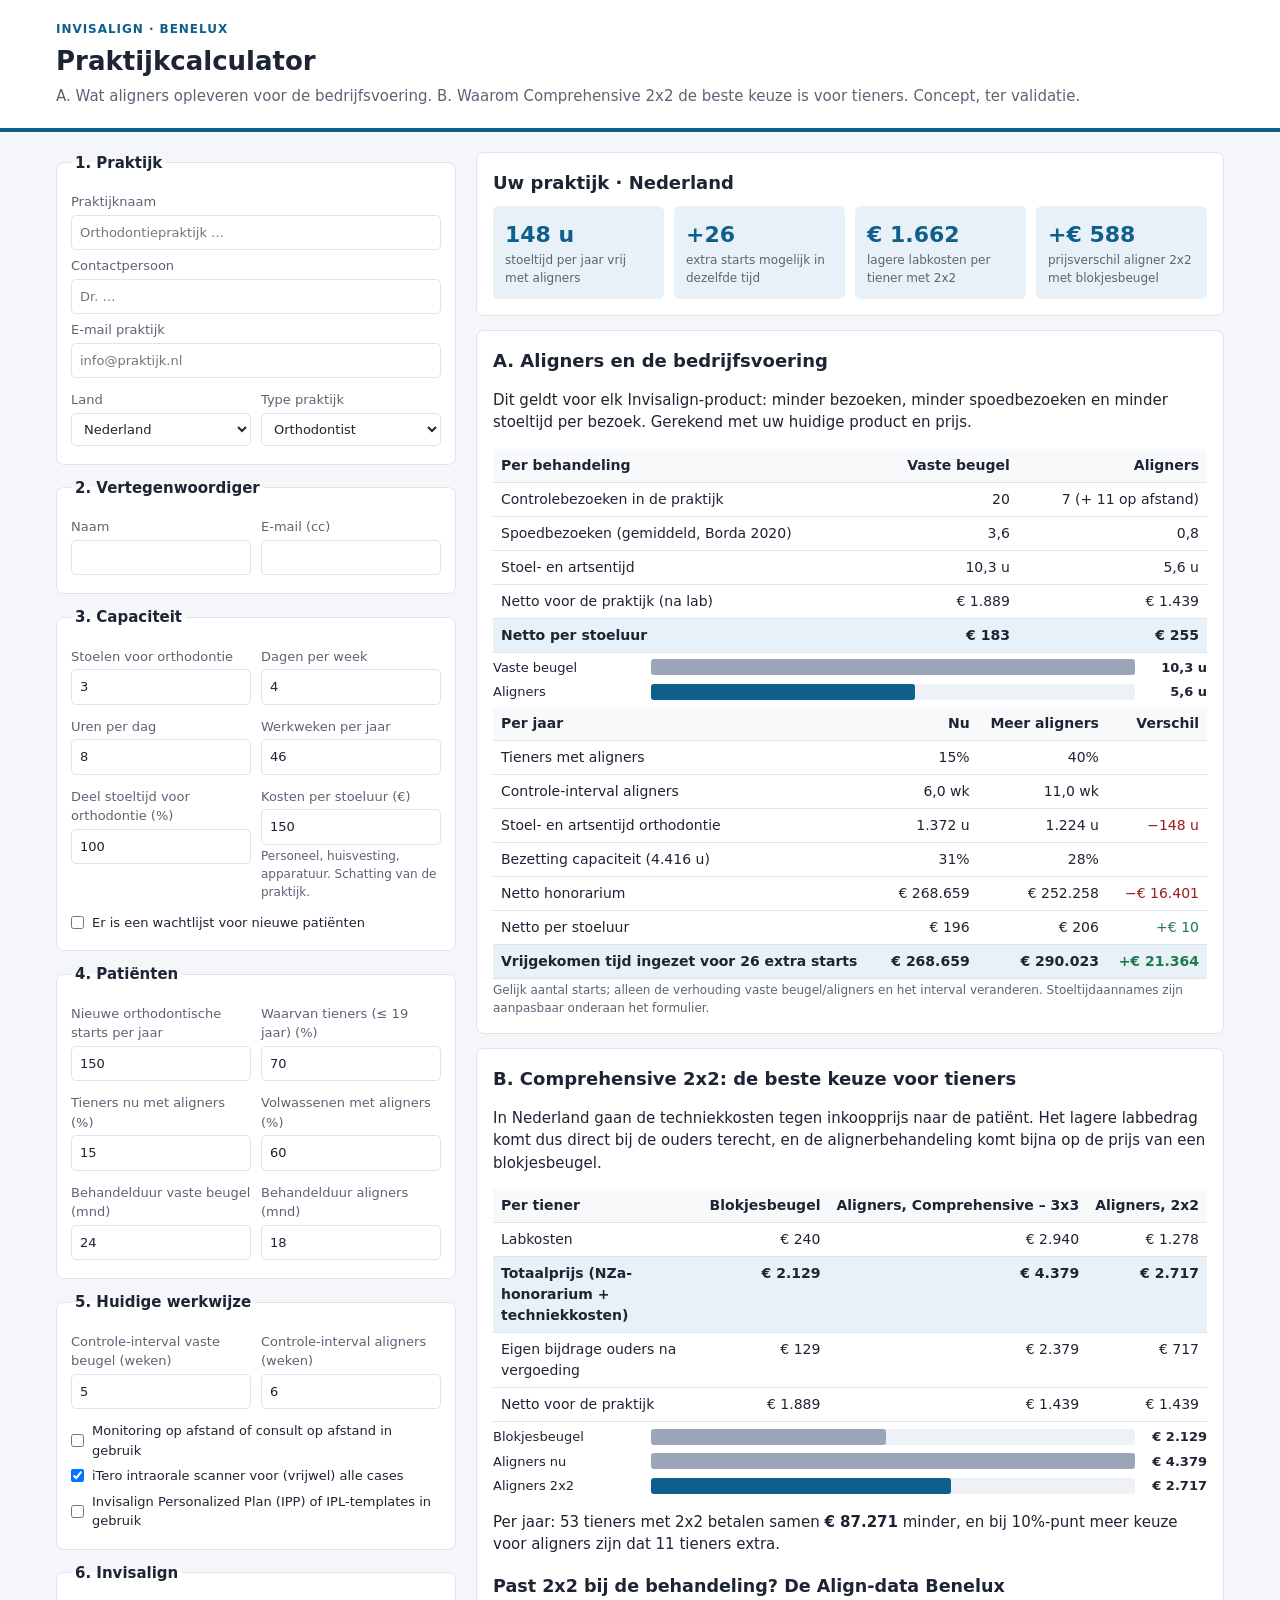
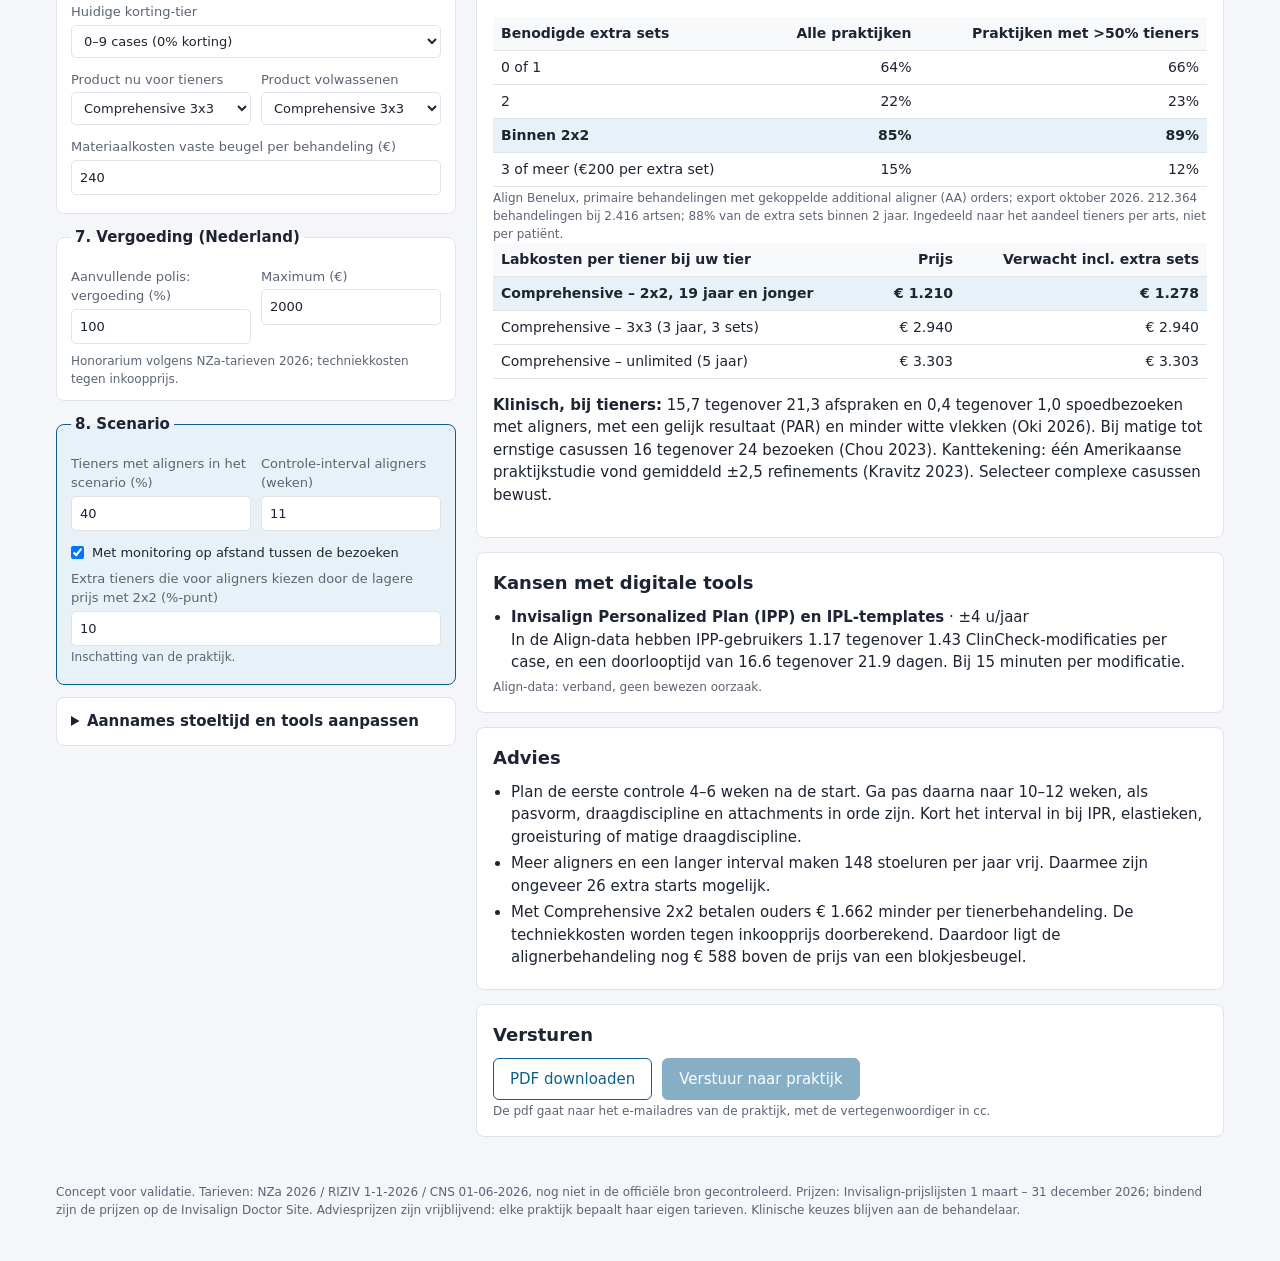
==== commit 1e24d3dc: "Calculator in twee delen: aligners voor de bedrijfsvoering en 2x2 als productkeuze Deel A vergelijkt" ====
--- a/voorbeeld/praktijkcalculator.html
+++ b/voorbeeld/praktijkcalculator.html
@@ -68,7 +68,7 @@
   <div class="wrap">
     <div class="eyebrow">Invisalign · Benelux</div>
     <h1>Praktijkcalculator</h1>
-    <p class="sub">Wat aligners en Comprehensive 2x2 voor tieners betekenen voor uw praktijk, per uur, per jaar en voor de ouders. Concept, ter validatie.</p>
+    <p class="sub">A. Wat aligners opleveren voor de bedrijfsvoering. B. Waarom Comprehensive 2x2 de beste keuze is voor tieners. Concept, ter validatie.</p>
   </div>
 </header>
 
@@ -173,13 +173,13 @@
     </label>
     <div class="rij">
       <label>Pakketprijs vaste beugel (€) <input name="prijsVast" type="number" min="0" step="50" value="3500"></label>
-      <label>Pakketprijs aligners tieners (€) <input name="prijsAligner" type="number" min="0" step="50" value="2750"><small>Adviesprijs Align: €2.750 (vrijblijvend).</small></label>
+      <label>Huidige prijs aligners tieners (€) <input name="prijsAligner" type="number" min="0" step="50" value="4500"><small>Met het huidige product. Met 2x2 kan deze prijs omlaag met het labverschil.</small></label>
     </div>
   </fieldset>
 
   <fieldset data-land="LU">
     <legend>7. Honoraria (Luxemburg)</legend>
-    <label>Supplement CP8 aligners (€) <input name="cp8" type="number" min="0" step="10" value="930"><small>Advies Align: materiaalverschil ±€930 (vrijblijvend).</small></label>
+    <label>Huidig supplement CP8 aligners tieners (€) <input name="cp8" type="number" min="0" step="10" value="1500"><small>Met het huidige product. Met 2x2 kan dit supplement omlaag met het labverschil.</small></label>
   </fieldset>
 
   <fieldset class="doel">
@@ -189,6 +189,7 @@
       <label>Controle-interval aligners (weken) <input name="intervalAlignerDoel" type="number" min="4" max="16" step="0.5" value="11"></label>
     </div>
     <label class="check"><input name="opAfstandDoel" type="checkbox" checked> Met monitoring op afstand tussen de bezoeken</label>
+    <label>Extra tieners die voor aligners kiezen door de lagere prijs met 2x2 (%-punt) <input name="extraAdoptie" type="number" min="0" max="100" value="10"><small>Inschatting van de praktijk.</small></label>
     <p class="hint" id="hintInterval"></p>
   </fieldset>
 
@@ -213,7 +214,7 @@
 <section class="uitkomst" id="resultaat">
   <div id="uitkomst" aria-live="polite"></div>
   <div class="kaart">
-    <h2>6. Versturen</h2>
+    <h2>Versturen</h2>
     <div class="acties">
       <button type="button" id="pdf" class="sec">PDF downloaden</button>
       <button type="button" id="mail" disabled>Verstuur naar praktijk</button>
@@ -805,48 +806,66 @@
   return { controles: n, afstand, omzet, lab, netto, uren: u, perUur: netto / u, vergoeding, ouders: Math.max(0, omzet - vergoeding) };
 }
 
-// Volledige praktijkberekening: huidige situatie tegenover het voorgestelde scenario.
+// Volledige praktijkberekening in twee delen.
+// A: aligners tegenover vaste beugel (bedrijfsvoering) – product gelijk aan het huidige.
+// B: Comprehensive 2x2 als productkeuze voor tieners – lagere labkosten worden doorgegeven in de prijs.
 function praktijk(inv) {
   const land = inv.land;
   const capaciteit = inv.stoelen * inv.dagenPerWeek * inv.urenPerDag * inv.wekenPerJaar * (inv.orthoAandeel / 100);
   const tieners = inv.startsPerJaar * (inv.aandeelTieners / 100);
   const volw = inv.startsPerJaar - tieners;
-
-  function scenario(alignerTieners, alignerVolw, intervalAligner, opAfstand, productTieners) {
-    const basis = { opAfstand, be: inv.be, lu: inv.lu, nlPolis: inv.nlPolis, stoeltijd: inv.stoeltijd };
-    const vast = behandeling(land, { ...basis, type: 'vast', maanden: inv.duurVast, interval: inv.intervalVast, lab: inv.materiaalVast });
-    const alT = behandeling(land, { ...basis, type: 'aligner', maanden: inv.duurAligner, interval: intervalAligner,
-      lab: labkosten(land, 'aligner', productTieners, inv.tier) });
-    const alV = behandeling(land, { ...basis, type: 'aligner', maanden: inv.duurAligner, interval: intervalAligner,
-      lab: labkosten(land, 'aligner', inv.productVolw, inv.tier) });
+  const labHuidig = labkosten(land, 'aligner', inv.productTienersNu, inv.tier);
+  const lab2x2 = labkosten(land, 'aligner', 'c2x2teen', inv.tier);
+  const labVerschil = labHuidig - lab2x2; // per tienerbehandeling
+
+  function scenario({ alignerTieners, interval, opAfstand, product }) {
+    const met2x2 = product === 'c2x2teen';
+    // In BE en LU geeft de praktijk het labverschil door in de prijs: gelijke marge, lagere prijs.
+    const beT = { ...inv.be, prijsAligner: met2x2 ? inv.be.prijsAligner - labVerschil : inv.be.prijsAligner };
+    const luT = { cp8: met2x2 ? Math.max(0, inv.lu.cp8 - labVerschil) : inv.lu.cp8 };
+    const basis = { opAfstand, nlPolis: inv.nlPolis, stoeltijd: inv.stoeltijd };
+    const vast = behandeling(land, { ...basis, be: inv.be, lu: inv.lu, type: 'vast', maanden: inv.duurVast, interval: inv.intervalVast, lab: inv.materiaalVast });
+    const alT = behandeling(land, { ...basis, be: beT, lu: luT, type: 'aligner', maanden: inv.duurAligner, interval,
+      lab: met2x2 ? lab2x2 : labHuidig });
+    const alV = behandeling(land, { ...basis, be: { ...inv.be, prijsAligner: inv.be.prijsAlignerVolw ?? inv.be.prijsAligner }, lu: inv.lu,
+      type: 'aligner', maanden: inv.duurAligner, interval, lab: labkosten(land, 'aligner', inv.productVolw, inv.tier) });
     const groepen = [
       { naam: 'Tieners – vaste beugel', aantal: tieners * (1 - alignerTieners / 100), b: vast },
       { naam: 'Tieners – aligners', aantal: tieners * (alignerTieners / 100), b: alT },
-      { naam: 'Volwassenen – vaste beugel', aantal: volw * (1 - alignerVolw / 100), b: vast },
-      { naam: 'Volwassenen – aligners', aantal: volw * (alignerVolw / 100), b: alV },
+      { naam: 'Volwassenen – vaste beugel', aantal: volw * (1 - inv.volwAlignerNu / 100), b: vast },
+      { naam: 'Volwassenen – aligners', aantal: volw * (inv.volwAlignerNu / 100), b: alV },
     ];
     const tot = (f) => som(groepen.map((g) => g.aantal * f(g.b)));
     const r = { groepen, vast, alT, alV, uren: tot((b) => b.uren), netto: tot((b) => b.netto), omzet: tot((b) => b.omzet), lab: tot((b) => b.lab) };
     r.perUur = r.netto / r.uren;
     r.bezetting = r.uren / capaciteit;
     r.marge = r.netto - r.uren * inv.kostenPerStoeluur;
+    r.tienersAligner = tieners * (alignerTieners / 100);
     return r;
   }
 
-  const nu = scenario(inv.tienersAlignerNu, inv.volwAlignerNu, inv.intervalAlignerNu, inv.opAfstandNu, inv.productTienersNu);
-  const doel = scenario(inv.tienersAlignerDoel, inv.volwAlignerNu, inv.intervalAlignerDoel, inv.opAfstandDoel, 'c2x2teen');
-  const vrij = nu.uren - doel.uren;
-  const extraStarts = vrij > 0 ? vrij / doel.alT.uren : 0;
-  const extraNetto = extraStarts * doel.alT.netto;
-
-  // Productkeuze tieners: labkosten per behandeling bij het eigen tier.
+  // A. Bedrijfsvoering
+  const nu = scenario({ alignerTieners: inv.tienersAlignerNu, interval: inv.intervalAlignerNu, opAfstand: inv.opAfstandNu, product: inv.productTienersNu });
+  const aligners = scenario({ alignerTieners: inv.tienersAlignerDoel, interval: inv.intervalAlignerDoel, opAfstand: inv.opAfstandDoel, product: inv.productTienersNu });
+  const vrij = nu.uren - aligners.uren;
+  const extraStarts = vrij > 0 ? vrij / aligners.alT.uren : 0;
+  const A = { nu, aligners, vrij, extraStarts, extraNetto: extraStarts * aligners.alT.netto };
+
+  // B. Comprehensive 2x2 voor tieners
+  const doelB = Math.min(100, inv.tienersAlignerDoel + inv.extraAdoptie);
+  const met2x2 = scenario({ alignerTieners: doelB, interval: inv.intervalAlignerDoel, opAfstand: inv.opAfstandDoel, product: 'c2x2teen' });
   const productvergelijking = ['c2x2teen', 'c3x3', 'unlimited'].map((p) => ({
     product: p, naam: PRODUCTEN[p].naam, prijs: productprijs(land, p, inv.tier), verwacht: labkosten(land, 'aligner', p, inv.tier),
   }));
-  const tienerAligners = tieners * (inv.tienersAlignerDoel / 100);
-  const besparingLab = tienerAligners * (labkosten(land, 'aligner', inv.productTienersNu, inv.tier) - labkosten(land, 'aligner', 'c2x2teen', inv.tier));
-
-  return { capaciteit, tieners, volw, nu, doel, vrij, extraStarts, extraNetto, productvergelijking, besparingLab, kansen: kansen(inv, doel) };
+  const B = {
+    met2x2, labHuidig, lab2x2, labVerschil, doelB, productvergelijking,
+    besparingOuders: met2x2.tienersAligner * (aligners.alT.omzet - met2x2.alT.omzet),
+    verschilMetVast: met2x2.alT.omzet - met2x2.vast.omzet,
+    verschilMetVastHuidig: aligners.alT.omzet - aligners.vast.omzet,
+    extraTieners: met2x2.tienersAligner - aligners.tienersAligner,
+  };
+
+  return { capaciteit, tieners, volw, A, B, kansen: kansen(inv, aligners) };
 }
 
 // Kansen met digitale tools: indicatie van tijdwinst per jaar (aannames instelbaar).
@@ -910,24 +929,26 @@
     nlPolis: { percentage: n('polisPct') / 100, maximum: n('polisMax') },
     be: { model: f.beModel.value, prijsVast: n('prijsVast'), prijsAligner: n('prijsAligner') },
     lu: { cp8: n('cp8') },
-    tienersAlignerDoel: n('tienersAlignerDoel'), intervalAlignerDoel: n('intervalAlignerDoel'), opAfstandDoel: f.opAfstandDoel.checked,
+    tienersAlignerDoel: n('tienersAlignerDoel'), extraAdoptie: n('extraAdoptie'), intervalAlignerDoel: n('intervalAlignerDoel'), opAfstandDoel: f.opAfstandDoel.checked,
     aannames: { minutenPerAfdrukBespaard: n('minutenPerAfdrukBespaard'), minutenPerModificatie: n('minutenPerModificatie') },
     stoeltijd,
   };
 }
 
 function adviezen(inv, r) {
-  const a = [];
+  const a = [], A = r.A, B = r.B;
   if (inv.intervalAlignerDoel > 8 && !inv.opAfstandDoel) a.push('Een interval van meer dan 8 weken adviseren we alleen met monitoring op afstand tussen de bezoeken.');
   if (inv.intervalAlignerDoel >= 10) a.push('Plan de eerste controle 4–6 weken na de start. Ga pas daarna naar 10–12 weken, als pasvorm, draagdiscipline en attachments in orde zijn. Kort het interval in bij IPR, elastieken, groeisturing of matige draagdiscipline.');
-  if (r.doel.bezetting > 0.85 || inv.wachtlijst) a.push(`De vrijgekomen ${getal(r.vrij)} stoeluren per jaar zijn direct te gebruiken voor ongeveer ${getal(r.extraStarts)} extra starts, of om de wachtlijst in te korten.`);
-  else if (r.vrij > 0) a.push(`Het scenario maakt ${getal(r.vrij)} stoeluren per jaar vrij (${pct(r.vrij / r.capaciteit)} van de capaciteit voor orthodontie). Die zijn te gebruiken voor nieuwe patiënten, of voor kortere werkdagen.`);
-  if (inv.productTienersNu !== 'c2x2teen' && r.besparingLab > 0) {
-    a.push(inv.land === 'NL'
-      ? `Comprehensive 2x2 verlaagt de techniekkosten voor tieners. Omdat de praktijk die tegen inkoopprijs doorberekent, betalen ouders samen ±${eur(r.besparingLab)} per jaar minder.`
-      : `Comprehensive 2x2 verlaagt de labkosten voor tieners met ±${eur(r.besparingLab)} per jaar ten opzichte van het huidige product.`);
-  }
-  if (inv.land === 'BE' && inv.be.model === 'max') a.push('Bij de maximumtarieven moeten de labkosten binnen het plafond worden opgevangen. Plan minimaal 6 zittingen voor het tweede apparatuurforfait.');
+  if (A.vrij > 0) a.push(`Meer aligners en een langer interval maken ${getal(A.vrij)} stoeluren per jaar vrij. Daarmee zijn ongeveer ${getal(A.extraStarts)} extra starts mogelijk${inv.wachtlijst ? ', of kan de wachtlijst korter' : ''}.`);
+  if (B.labVerschil > 0) {
+    if (inv.land === 'NL') a.push(`Met Comprehensive 2x2 betalen ouders ${eur(B.labVerschil)} minder per tienerbehandeling. De techniekkosten worden tegen inkoopprijs doorberekend. Daardoor ligt de alignerbehandeling nog ${eur(Math.abs(B.verschilMetVast))} ${B.verschilMetVast >= 0 ? 'boven' : 'onder'} de prijs van een blokjesbeugel.`);
+    if (inv.land === 'BE' && inv.be.model === 'max') a.push(`Bij de maximumtarieven blijft de prijs voor het gezin gelijk. Met Comprehensive 2x2 houdt de praktijk ${eur(B.labVerschil)} per tienerbehandeling meer over.`);
+    else if (inv.land === 'BE') a.push(`Met Comprehensive 2x2 kan de prijs voor tieners omlaag van ${eur(inv.be.prijsAligner)} naar ${eur(B.met2x2.alT.omzet)}, terwijl de praktijk per behandeling evenveel overhoudt. Dat is ${eur(Math.abs(B.verschilMetVast))} ${B.verschilMetVast >= 0 ? 'boven' : 'onder'} uw prijs voor een blokjesbeugel.`);
+    if (inv.land === 'LU') a.push(B.labVerschil >= inv.lu.cp8
+      ? `Met Comprehensive 2x2 kan het CP8-supplement voor tieners vervallen (nu ${eur(inv.lu.cp8)}): de CNS vergoedt dan de hele behandeling, en de praktijk houdt toch ${eur(B.labVerschil - inv.lu.cp8)} per behandeling meer over.`
+      : `Met Comprehensive 2x2 kan het CP8-supplement voor tieners omlaag van ${eur(inv.lu.cp8)} naar ${eur(inv.lu.cp8 - B.labVerschil)}, terwijl de praktijk evenveel overhoudt.`);
+  } else a.push('Bij uw tier is Comprehensive 2x2 niet goedkoper dan het huidige product. Kies per casus het pakket met de laagste verwachte labkosten.');
+  if (inv.land === 'BE' && inv.be.model === 'max') a.push('Bij de maximumtarieven moeten de labkosten binnen het plafond worden opgevangen. 2x2 verlaagt die kosten direct. Plan minimaal 6 zittingen voor het tweede apparatuurforfait.');
   if (inv.land === 'LU') a.push('Vermeld het CP8-supplement apart op de offerte voor de CMSS, en laat de ouders vooraf schriftelijk akkoord geven.');
   return a;
 }
@@ -941,86 +962,87 @@
   hint.textContent = inv.intervalAlignerDoel > 8 && !inv.opAfstandDoel ? 'Let op: langer dan 8 weken alleen met monitoring op afstand.' : '';
   hint.className = 'hint' + (hint.textContent ? ' warn' : '');
 
-  const d = r.doel, n = r.nu;
+  const { A, B } = r; const n = A.nu, al = A.aligners, m = B.met2x2;
   const verschil = (a, b, f = eur) => `<span class="${a - b >= 0 ? 'plus' : 'min'}">${a - b >= 0 ? '+' : '−'}${f(Math.abs(a - b))}</span>`;
-  const maxUur = Math.max(n.vast.perUur, d.alT.perUur, n.alT.perUur);
-  const bar = (lbl, v, alt) => `<div class="bar"><div class="lbl">${lbl}</div><div class="track"><div class="fill ${alt ? 'alt' : ''}" style="width:${Math.max(4, (v / maxUur) * 100)}%"></div></div><div class="val">${eur(v)}</div></div>`;
+  const bars = (rijen) => { const mx = Math.max(...rijen.map((x) => x[1])); return rijen.map(([l, v, hl, f]) => `<div class="bar"><div class="lbl">${l}</div><div class="track"><div class="fill ${hl ? '' : 'alt'}" style="width:${Math.max(4, (v / mx) * 100)}%"></div></div><div class="val">${(f || eur)(v)}</div></div>`).join(''); };
   const profiel = ALIGN_DATA.tienerMeerderheid, tot = ALIGN_DATA.totaal;
+  const prijsLabel = inv.land === 'NL' ? 'Totaalprijs (NZa-honorarium + techniekkosten)' : inv.land === 'BE' ? 'Prijs voor het gezin' : 'Totaal (CNS-tarief + CP8)';
 
   uit.innerHTML = `
   <div class="kaart">
     <h2>${esc(inv.praktijkNaam || 'Uw praktijk')} · ${L}</h2>
     <div class="kpis">
-      <div class="kpi"><div class="v">${getal(r.vrij)} u</div><div class="l">stoeltijd per jaar vrij</div></div>
-      <div class="kpi"><div class="v">+${getal(r.extraStarts)}</div><div class="l">extra starts mogelijk in dezelfde tijd</div></div>
-      <div class="kpi"><div class="v">${eur(d.perUur)}</div><div class="l">netto per stoeluur (nu ${eur(n.perUur)})</div></div>
-      <div class="kpi"><div class="v">${eur(d.alT.ouders)}</div><div class="l">eigen bijdrage ouders, tiener met aligners</div></div>
+      <div class="kpi"><div class="v">${getal(A.vrij)} u</div><div class="l">stoeltijd per jaar vrij met aligners</div></div>
+      <div class="kpi"><div class="v">+${getal(A.extraStarts)}</div><div class="l">extra starts mogelijk in dezelfde tijd</div></div>
+      <div class="kpi"><div class="v">${eur(B.labVerschil)}</div><div class="l">lagere labkosten per tiener met 2x2</div></div>
+      <div class="kpi"><div class="v">${B.verschilMetVast >= 0 ? '+' : '−'}${eur(Math.abs(B.verschilMetVast))}</div><div class="l">prijsverschil aligner 2x2 met blokjesbeugel</div></div>
     </div>
   </div>
 
   <div class="kaart">
-    <h2>1. Praktijk per jaar: nu en in het scenario</h2>
+    <h2>A. Aligners en de bedrijfsvoering</h2>
+    <p>Dit geldt voor elk Invisalign-product: minder bezoeken, minder spoedbezoeken en minder stoeltijd per bezoek. Gerekend met uw huidige product en prijs.</p>
     <div class="tabel"><table>
-      <tr><th></th><th class="n">Nu</th><th class="n">Scenario</th><th class="n">Verschil</th></tr>
+      <tr><th>Per behandeling</th><th class="n">Vaste beugel</th><th class="n">Aligners</th></tr>
+      <tr><td>Controlebezoeken in de praktijk</td><td class="n">${al.vast.controles}</td><td class="n">${al.alT.controles}${al.alT.afstand ? ` (+ ${al.alT.afstand} op afstand)` : ''}</td></tr>
+      <tr><td>Spoedbezoeken (gemiddeld, Borda 2020)</td><td class="n">${getal(inv.stoeltijd.vast.aantalSpoed, 1)}</td><td class="n">${getal(inv.stoeltijd.aligner.aantalSpoed, 1)}</td></tr>
+      <tr><td>Stoel- en artsentijd</td><td class="n">${getal(al.vast.uren, 1)} u</td><td class="n">${getal(al.alT.uren, 1)} u</td></tr>
+      <tr><td>Netto voor de praktijk (na lab)</td><td class="n">${eur(al.vast.netto)}</td><td class="n">${eur(al.alT.netto)}</td></tr>
+      <tr class="hl"><td>Netto per stoeluur</td><td class="n">${eur(al.vast.perUur)}</td><td class="n">${eur(al.alT.perUur)}</td></tr>
+    </table></div>
+    ${bars([['Vaste beugel', al.vast.uren, false, (x) => getal(x, 1) + ' u'], ['Aligners', al.alT.uren, true, (x) => getal(x, 1) + ' u']])}
+    <div class="tabel"><table>
+      <tr><th>Per jaar</th><th class="n">Nu</th><th class="n">Meer aligners</th><th class="n">Verschil</th></tr>
       <tr><td>Tieners met aligners</td><td class="n">${pct(inv.tienersAlignerNu / 100)}</td><td class="n">${pct(inv.tienersAlignerDoel / 100)}</td><td></td></tr>
       <tr><td>Controle-interval aligners</td><td class="n">${getal(inv.intervalAlignerNu, 1)} wk</td><td class="n">${getal(inv.intervalAlignerDoel, 1)} wk</td><td></td></tr>
-      <tr><td>Stoel- en artsentijd orthodontie</td><td class="n">${getal(n.uren)} u</td><td class="n">${getal(d.uren)} u</td><td class="n">${verschil(d.uren, n.uren, (x) => getal(x) + ' u')}</td></tr>
-      <tr><td>Bezetting capaciteit (${getal(r.capaciteit)} u)</td><td class="n">${pct(n.bezetting)}</td><td class="n">${pct(d.bezetting)}</td><td></td></tr>
-      <tr><td>Netto honorarium (na labkosten)</td><td class="n">${eur(n.netto)}</td><td class="n">${eur(d.netto)}</td><td class="n">${verschil(d.netto, n.netto)}</td></tr>
-      <tr><td>Netto per stoeluur</td><td class="n">${eur(n.perUur)}</td><td class="n">${eur(d.perUur)}</td><td class="n">${verschil(d.perUur, n.perUur)}</td></tr>
-      <tr><td>Marge na stoelkosten (${eur(inv.kostenPerStoeluur)}/u)</td><td class="n">${eur(n.marge)}</td><td class="n">${eur(d.marge)}</td><td class="n">${verschil(d.marge, n.marge)}</td></tr>
-      <tr class="hl"><td>+ vrijgekomen uren ingezet voor ${getal(r.extraStarts)} extra tieners met aligners</td><td></td><td class="n">${eur(d.netto + r.extraNetto)}</td><td class="n">${verschil(d.netto + r.extraNetto, n.netto)}</td></tr>
+      <tr><td>Stoel- en artsentijd orthodontie</td><td class="n">${getal(n.uren)} u</td><td class="n">${getal(al.uren)} u</td><td class="n">${verschil(al.uren, n.uren, (x) => getal(x) + ' u')}</td></tr>
+      <tr><td>Bezetting capaciteit (${getal(r.capaciteit)} u)</td><td class="n">${pct(n.bezetting)}</td><td class="n">${pct(al.bezetting)}</td><td></td></tr>
+      <tr><td>Netto honorarium</td><td class="n">${eur(n.netto)}</td><td class="n">${eur(al.netto)}</td><td class="n">${verschil(al.netto, n.netto)}</td></tr>
+      <tr><td>Netto per stoeluur</td><td class="n">${eur(n.perUur)}</td><td class="n">${eur(al.perUur)}</td><td class="n">${verschil(al.perUur, n.perUur)}</td></tr>
+      <tr class="hl"><td>Vrijgekomen tijd ingezet voor ${getal(A.extraStarts)} extra starts</td><td class="n">${eur(n.netto)}</td><td class="n">${eur(al.netto + A.extraNetto)}</td><td class="n">${verschil(al.netto + A.extraNetto, n.netto)}</td></tr>
     </table></div>
-    <small>Gelijk aantal starts in beide situaties; alleen de mix en het interval veranderen. ${inv.land === 'NL' ? 'In Nederland gaan de techniekkosten tegen inkoopprijs naar de patiënt; netto = honorarium.' : ''}</small>
+    <small>Gelijk aantal starts; alleen de verhouding vaste beugel/aligners en het interval veranderen. Stoeltijdaannames zijn aanpasbaar onderaan het formulier.</small>
   </div>
 
   <div class="kaart">
-    <h2>2. Per behandeling: waarom aligners per uur meer opleveren</h2>
-    <p>Dit geldt voor elk Invisalign-product. De winst komt uit minder bezoeken, minder spoedbezoeken en minder stoeltijd per bezoek.</p>
+    <h2>B. Comprehensive 2x2: de beste keuze voor tieners</h2>
+    <p>${inv.land === 'NL' ? 'In Nederland gaan de techniekkosten tegen inkoopprijs naar de patiënt. Het lagere labbedrag komt dus direct bij de ouders terecht, en de alignerbehandeling komt bijna op de prijs van een blokjesbeugel.' : 'De praktijk houdt per behandeling hetzelfde over, maar kan de prijs voor tieners verlagen met het verschil in labkosten. Zo worden aligners voor meer gezinnen betaalbaar.'}</p>
     <div class="tabel"><table>
-      <tr><th></th><th class="n">Vaste beugel</th><th class="n">Aligner, nu</th><th class="n">2x2, scenario</th></tr>
-      <tr><td>Controlebezoeken</td><td class="n">${n.vast.controles}</td><td class="n">${n.alT.controles}</td><td class="n">${d.alT.controles}${d.alT.afstand ? ` + ${d.alT.afstand} op afstand` : ''}</td></tr>
-      <tr><td>Stoel- en artsentijd</td><td class="n">${getal(n.vast.uren, 1)} u</td><td class="n">${getal(n.alT.uren, 1)} u</td><td class="n">${getal(d.alT.uren, 1)} u</td></tr>
-      <tr><td>Totaalprijs (honorarium + lab)</td><td class="n">${eur(n.vast.omzet)}</td><td class="n">${eur(n.alT.omzet)}</td><td class="n">${eur(d.alT.omzet)}</td></tr>
-      <tr><td>Labkosten</td><td class="n">${eur(n.vast.lab)}</td><td class="n">${eur(n.alT.lab)}</td><td class="n">${eur(d.alT.lab)}</td></tr>
-      <tr><td>Netto voor de praktijk</td><td class="n">${eur(n.vast.netto)}</td><td class="n">${eur(n.alT.netto)}</td><td class="n">${eur(d.alT.netto)}</td></tr>
-      <tr class="hl"><td>Netto per uur</td><td class="n">${eur(n.vast.perUur)}</td><td class="n">${eur(n.alT.perUur)}</td><td class="n">${eur(d.alT.perUur)}</td></tr>
-      <tr><td>Eigen bijdrage ouders</td><td class="n">${eur(n.vast.ouders)}</td><td class="n">${eur(n.alT.ouders)}</td><td class="n">${eur(d.alT.ouders)}</td></tr>
+      <tr><th>Per tiener</th><th class="n">Blokjesbeugel</th><th class="n">Aligners, ${esc(PRODUCTEN[inv.productTienersNu].naam.split(' (')[0])}</th><th class="n">Aligners, 2x2</th></tr>
+      <tr><td>Labkosten</td><td class="n">${eur(m.vast.lab)}</td><td class="n">${eur(B.labHuidig)}</td><td class="n">${eur(B.lab2x2)}</td></tr>
+      <tr class="hl"><td>${prijsLabel}</td><td class="n">${eur(m.vast.omzet)}</td><td class="n">${eur(al.alT.omzet)}</td><td class="n">${eur(m.alT.omzet)}</td></tr>
+      <tr><td>Eigen bijdrage ouders na vergoeding</td><td class="n">${eur(m.vast.ouders)}</td><td class="n">${eur(al.alT.ouders)}</td><td class="n">${eur(m.alT.ouders)}</td></tr>
+      <tr><td>Netto voor de praktijk</td><td class="n">${eur(m.vast.netto)}</td><td class="n">${eur(al.alT.netto)}</td><td class="n">${eur(m.alT.netto)}</td></tr>
     </table></div>
-    ${bar('Vaste beugel', n.vast.perUur, true)}${bar('Aligner, nu', n.alT.perUur, true)}${bar('2x2, scenario', d.alT.perUur)}
-  </div>
-
-  <div class="kaart">
-    <h2>3. Comprehensive 2x2 past bij tieners</h2>
-    <p>De initiële set plus 2 extra sets, af binnen 2 jaar. Wat de Align-data voor de Benelux laat zien:</p>
+    ${bars([['Blokjesbeugel', m.vast.omzet], ['Aligners nu', al.alT.omzet], ['Aligners 2x2', m.alT.omzet, true]])}
+    <p>Per jaar: ${getal(m.tienersAligner)} tieners met 2x2 betalen samen <strong>${eur(B.besparingOuders)}</strong> minder${B.extraTieners > 0 ? `, en bij ${inv.extraAdoptie}%-punt meer keuze voor aligners zijn dat ${getal(B.extraTieners)} tieners extra` : ''}.</p>
+
+    <h3>Past 2x2 bij de behandeling? De Align-data Benelux</h3>
     <div class="tabel"><table>
       <tr><th>Benodigde extra sets</th><th class="n">Alle praktijken</th><th class="n">Praktijken met &gt;50% tieners</th></tr>
-      <tr><td>0 of 1 extra set</td><td class="n">${pct(tot.geen + tot.een)}</td><td class="n">${pct(1 - profiel.twee - profiel.driePlus)}</td></tr>
-      <tr><td>2 extra sets</td><td class="n">${pct(tot.twee)}</td><td class="n">${pct(profiel.twee)}</td></tr>
-      <tr class="hl"><td>Binnen Comprehensive 2x2</td><td class="n">${pct(1 - tot.driePlus)}</td><td class="n">${pct(1 - profiel.driePlus)}</td></tr>
-      <tr><td>3 of meer extra sets (€200 per set)</td><td class="n">${pct(tot.driePlus)}</td><td class="n">${pct(profiel.driePlus)}</td></tr>
+      <tr><td>0 of 1</td><td class="n">${pct(tot.geen + tot.een)}</td><td class="n">${pct(1 - profiel.twee - profiel.driePlus)}</td></tr>
+      <tr><td>2</td><td class="n">${pct(tot.twee)}</td><td class="n">${pct(profiel.twee)}</td></tr>
+      <tr class="hl"><td>Binnen 2x2</td><td class="n">${pct(1 - tot.driePlus)}</td><td class="n">${pct(1 - profiel.driePlus)}</td></tr>
+      <tr><td>3 of meer (€200 per extra set)</td><td class="n">${pct(tot.driePlus)}</td><td class="n">${pct(profiel.driePlus)}</td></tr>
     </table></div>
-    <small>${ALIGN_DATA.bron}. ${getal(tot.behandelingen)} behandelingen bij ${getal(tot.artsen)} artsen; ${pct(tot.binnen2j)} van de extra sets binnen 2 jaar. Indeling naar tienersaandeel per arts, niet per patiënt.</small>
-    <p><strong>Uit de literatuur:</strong> bij tieners hadden aligners 15,7 tegenover 21,3 afspraken en 0,4 tegenover 1,0 spoedbezoeken, met een gelijk resultaat (PAR) en minder witte vlekken (Oki 2026). In een studie met matige tot ernstige casussen waren er 16 tegenover 24 bezoeken (Chou 2023). Kanttekening: één Amerikaanse praktijkstudie vond gemiddeld ±2,5 refinements per behandeling (Kravitz 2023). Selecteer complexe casussen daarom bewust.</p>
+    <small>${ALIGN_DATA.bron}. ${getal(tot.behandelingen)} behandelingen bij ${getal(tot.artsen)} artsen; ${pct(tot.binnen2j)} van de extra sets binnen 2 jaar. Ingedeeld naar het aandeel tieners per arts, niet per patiënt.</small>
     <div class="tabel"><table>
       <tr><th>Labkosten per tiener bij uw tier</th><th class="n">Prijs</th><th class="n">Verwacht incl. extra sets</th></tr>
-      ${r.productvergelijking.map((p) => `<tr class="${p.product === 'c2x2teen' ? 'hl' : ''}"><td>${p.naam}</td><td class="n">${eur(p.prijs)}</td><td class="n">${eur(p.verwacht)}</td></tr>`).join('')}
+      ${B.productvergelijking.map((p) => `<tr class="${p.product === 'c2x2teen' ? 'hl' : ''}"><td>${p.naam}</td><td class="n">${eur(p.prijs)}</td><td class="n">${eur(p.verwacht)}</td></tr>`).join('')}
     </table></div>
-    <small>Verwacht voor 2x2: gemiddeld ${getal(0.281, 2)} extra sets per behandeling (ondergrens, uit de Align-data voor praktijken met vooral groeiende patiënten).</small>
+    <p><strong>Klinisch, bij tieners:</strong> 15,7 tegenover 21,3 afspraken en 0,4 tegenover 1,0 spoedbezoeken met aligners, met een gelijk resultaat (PAR) en minder witte vlekken (Oki 2026). Bij matige tot ernstige casussen 16 tegenover 24 bezoeken (Chou 2023). Kanttekening: één Amerikaanse praktijkstudie vond gemiddeld ±2,5 refinements (Kravitz 2023). Selecteer complexe casussen bewust.</p>
   </div>
 
   <div class="kaart">
-    <h2>4. Kansen met digitale tools</h2>
+    <h2>Kansen met digitale tools</h2>
     ${r.kansen.length ? `<ul class="advies">${r.kansen.map((k) => `<li><strong>${k.tool}</strong>${k.uren ? ` · ±${getal(k.uren)} u/jaar` : ''}<br>${k.tekst}</li>`).join('')}</ul>` : '<p>Alle tools in de calculator worden al gebruikt.</p>'}
-    <small>Align-data: verband, geen bewezen oorzaak. Praktijken die tools gebruiken verschillen ook op andere punten, zoals volume en ervaring.</small>
+    <small>Align-data: verband, geen bewezen oorzaak.</small>
   </div>
 
   <div class="kaart">
-    <h2>5. Advies</h2>
+    <h2>Advies</h2>
     <ul class="advies">${adviezen(inv, r).map((x) => `<li>${x}</li>`).join('')}</ul>
-  </div>
-
-`;
+  </div>`;
   const knop = document.getElementById('mail');
   knop.disabled = !inv.emailPraktijk;
   knop.textContent = `Verstuur naar ${inv.emailPraktijk || 'praktijk'}${inv.emailRep ? ' (cc ' + inv.emailRep + ')' : ''}`;
@@ -1052,36 +1074,40 @@
     y = doc.lastAutoTable.finalY;
     if (y > 250) { doc.addPage(); y = 14; }
   };
-  const d = r.doel, n = r.nu;
+  const { A, B } = r; const n = A.nu, al = A.aligners, m = B.met2x2;
   tabel('Kerncijfers', ['', 'Waarde'], [
-    ['Stoeltijd per jaar vrij', `${getal(r.vrij)} uur`],
-    ['Extra starts mogelijk in dezelfde tijd', getal(r.extraStarts)],
-    ['Netto per stoeluur', `${eur(d.perUur)} (nu ${eur(n.perUur)})`],
-    ['Eigen bijdrage ouders, tiener met aligners', eur(d.alT.ouders)],
+    ['Stoeltijd per jaar vrij met aligners', `${getal(A.vrij)} uur`],
+    ['Extra starts mogelijk in dezelfde tijd', getal(A.extraStarts)],
+    ['Lagere labkosten per tiener met 2x2', eur(B.labVerschil)],
+    ['Prijsverschil aligner 2x2 met blokjesbeugel', eur(B.verschilMetVast)],
   ]);
-  tabel('Praktijk per jaar', ['', 'Nu', 'Scenario', 'Verschil'], [
+  tabel('A. Aligners en de bedrijfsvoering, per behandeling', ['', 'Vaste beugel', 'Aligners'], [
+    ['Controlebezoeken', al.vast.controles, al.alT.controles],
+    ['Spoedbezoeken', getal(inv.stoeltijd.vast.aantalSpoed, 1), getal(inv.stoeltijd.aligner.aantalSpoed, 1)],
+    ['Stoel- en artsentijd', `${getal(al.vast.uren, 1)} u`, `${getal(al.alT.uren, 1)} u`],
+    ['Netto voor de praktijk', eur(al.vast.netto), eur(al.alT.netto)],
+    ['Netto per stoeluur', eur(al.vast.perUur), eur(al.alT.perUur)],
+  ]);
+  tabel('A. Per jaar', ['', 'Nu', 'Meer aligners', 'Verschil'], [
     ['Tieners met aligners', pct(inv.tienersAlignerNu / 100), pct(inv.tienersAlignerDoel / 100), ''],
     ['Controle-interval aligners', `${getal(inv.intervalAlignerNu, 1)} wk`, `${getal(inv.intervalAlignerDoel, 1)} wk`, ''],
-    ['Stoel- en artsentijd', `${getal(n.uren)} u`, `${getal(d.uren)} u`, `${getal(d.uren - n.uren)} u`],
-    ['Bezetting', pct(n.bezetting), pct(d.bezetting), ''],
-    ['Netto honorarium', eur(n.netto), eur(d.netto), eur(d.netto - n.netto)],
-    ['Netto per stoeluur', eur(n.perUur), eur(d.perUur), eur(d.perUur - n.perUur)],
-    [`Met ${getal(r.extraStarts)} extra starts`, '', eur(d.netto + r.extraNetto), eur(d.netto + r.extraNetto - n.netto)],
+    ['Stoel- en artsentijd', `${getal(n.uren)} u`, `${getal(al.uren)} u`, `${getal(al.uren - n.uren)} u`],
+    ['Netto honorarium', eur(n.netto), eur(al.netto), eur(al.netto - n.netto)],
+    ['Netto per stoeluur', eur(n.perUur), eur(al.perUur), eur(al.perUur - n.perUur)],
+    [`Met ${getal(A.extraStarts)} extra starts`, eur(n.netto), eur(al.netto + A.extraNetto), eur(al.netto + A.extraNetto - n.netto)],
   ]);
-  tabel('Per behandeling', ['', 'Vaste beugel', 'Aligner, nu', '2x2, scenario'], [
-    ['Controlebezoeken', n.vast.controles, n.alT.controles, d.alT.controles],
-    ['Stoel- en artsentijd', `${getal(n.vast.uren, 1)} u`, `${getal(n.alT.uren, 1)} u`, `${getal(d.alT.uren, 1)} u`],
-    ['Totaalprijs', eur(n.vast.omzet), eur(n.alT.omzet), eur(d.alT.omzet)],
-    ['Netto voor de praktijk', eur(n.vast.netto), eur(n.alT.netto), eur(d.alT.netto)],
-    ['Netto per uur', eur(n.vast.perUur), eur(n.alT.perUur), eur(d.alT.perUur)],
-    ['Eigen bijdrage ouders', eur(n.vast.ouders), eur(n.alT.ouders), eur(d.alT.ouders)],
+  tabel('B. Comprehensive 2x2 voor tieners, per behandeling', ['', 'Blokjesbeugel', 'Aligners nu', 'Aligners 2x2'], [
+    ['Labkosten', eur(m.vast.lab), eur(B.labHuidig), eur(B.lab2x2)],
+    ['Prijs voor het gezin', eur(m.vast.omzet), eur(al.alT.omzet), eur(m.alT.omzet)],
+    ['Eigen bijdrage na vergoeding', eur(m.vast.ouders), eur(al.alT.ouders), eur(m.alT.ouders)],
+    ['Netto voor de praktijk', eur(m.vast.netto), eur(al.alT.netto), eur(m.alT.netto)],
   ]);
   const t = ALIGN_DATA.totaal, p = ALIGN_DATA.tienerMeerderheid;
-  tabel('Comprehensive 2x2 past bij tieners (Align-data Benelux)', ['', 'Alle praktijken', '>50% tieners'], [
+  tabel('B. Past binnen 2x2 (Align-data Benelux)', ['', 'Alle praktijken', '>50% tieners'], [
     ['Binnen 2x2 (≤ 2 extra sets)', pct(1 - t.driePlus), pct(1 - p.driePlus)],
     ['3 of meer extra sets', pct(t.driePlus), pct(p.driePlus)],
   ]);
-  tabel('Labkosten per tiener bij uw tier', ['Product', 'Prijs', 'Verwacht'], r.productvergelijking.map((x) => [x.naam, eur(x.prijs), eur(x.verwacht)]));
+  tabel('B. Labkosten per tiener bij uw tier', ['Product', 'Prijs', 'Verwacht'], B.productvergelijking.map((x) => [x.naam, eur(x.prijs), eur(x.verwacht)]));
   doc.setFontSize(12); doc.setTextColor(...blauw); doc.text('Advies', 14, (y += 9)); doc.setTextColor(29, 36, 51); doc.setFontSize(9);
   for (const a of [...adviezen(inv, r), ...r.kansen.map((k) => `${k.tool}: ${k.tekst}`)]) {
     const regels = doc.splitTextToSize('• ' + pdfTekst(a), 182);
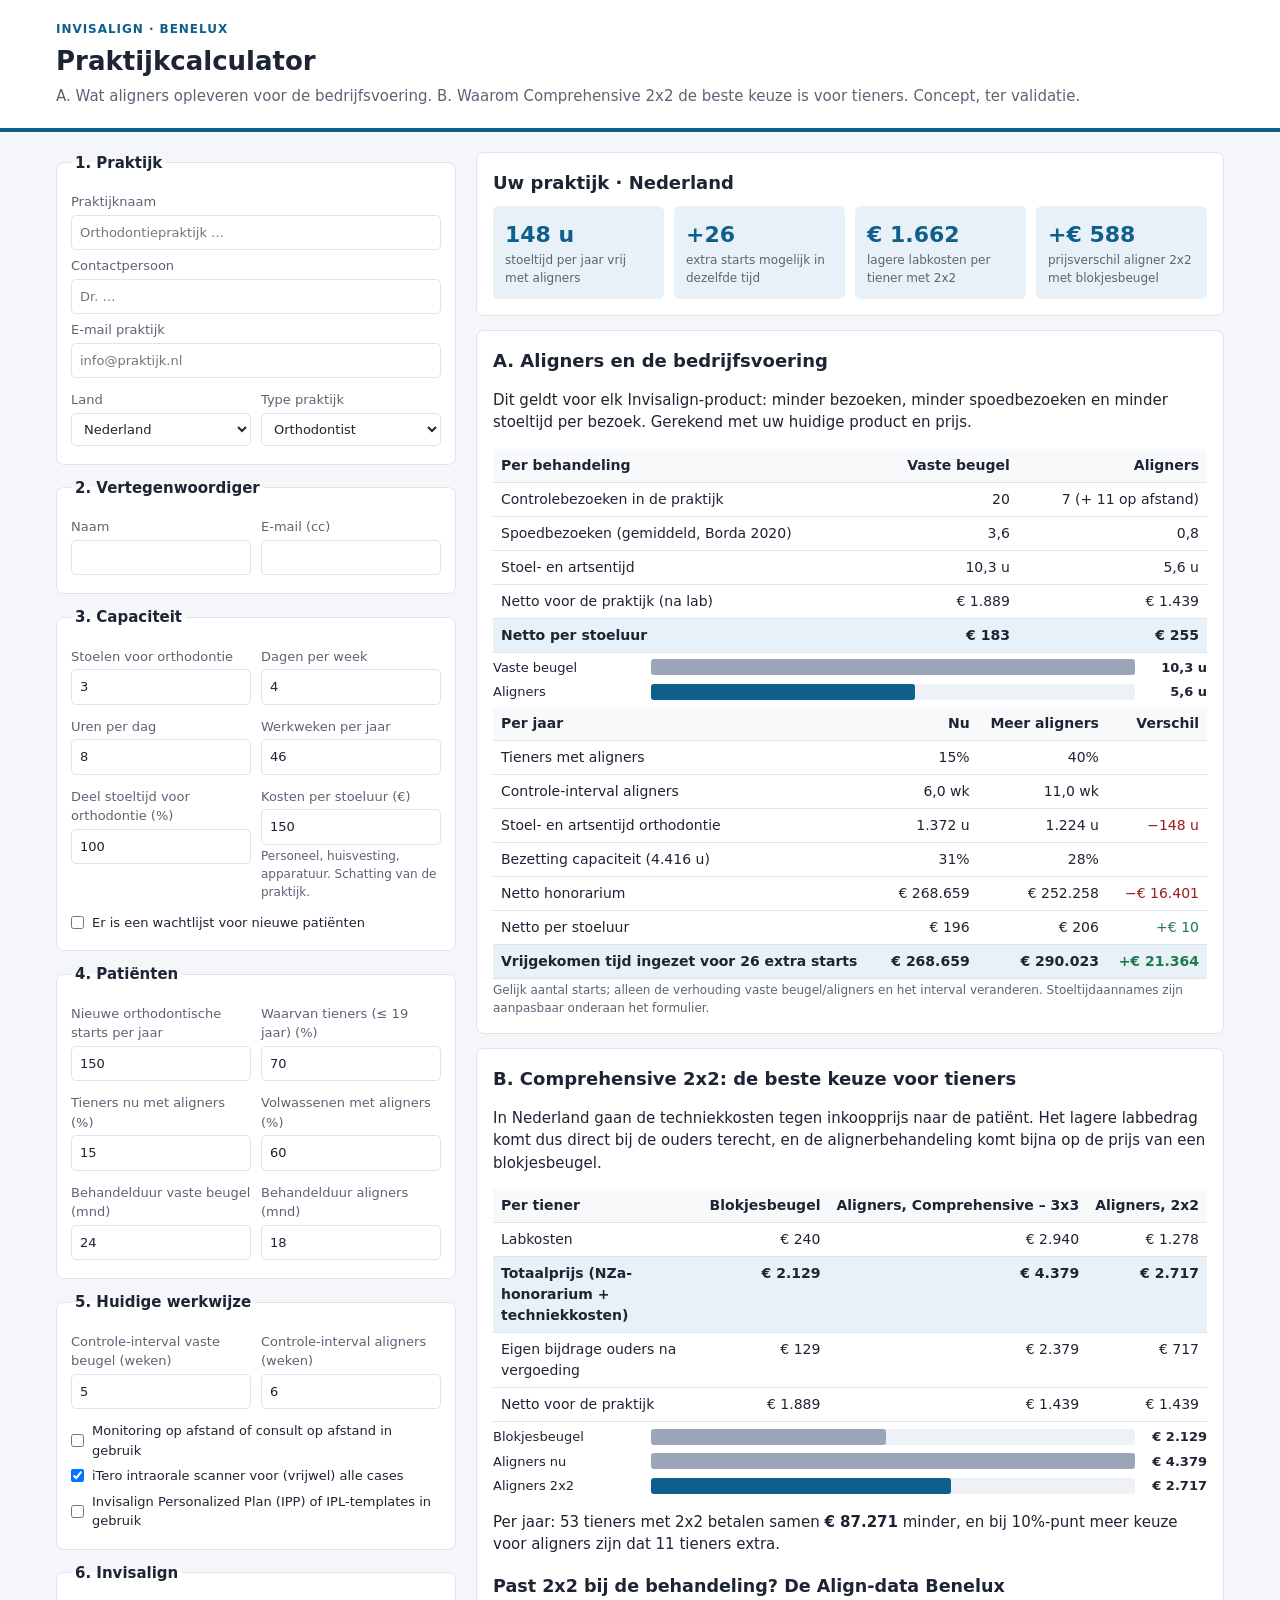
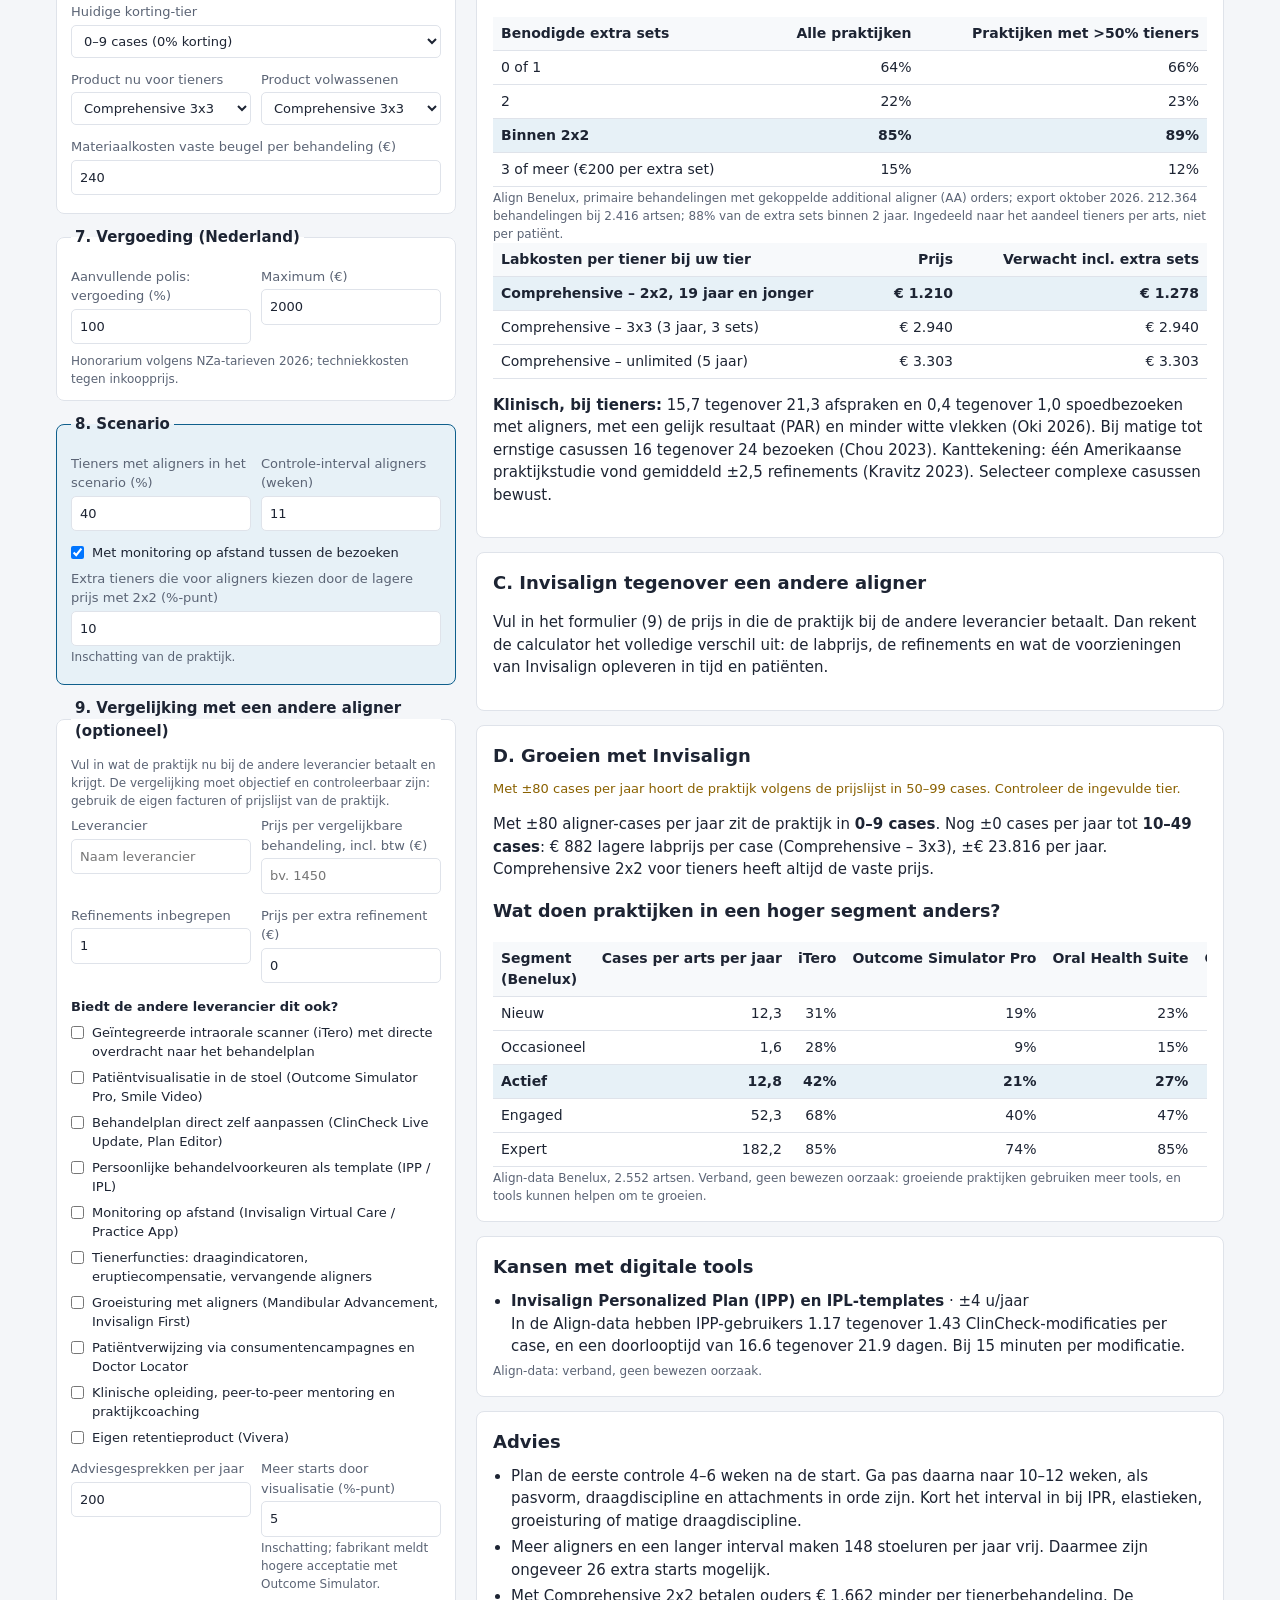
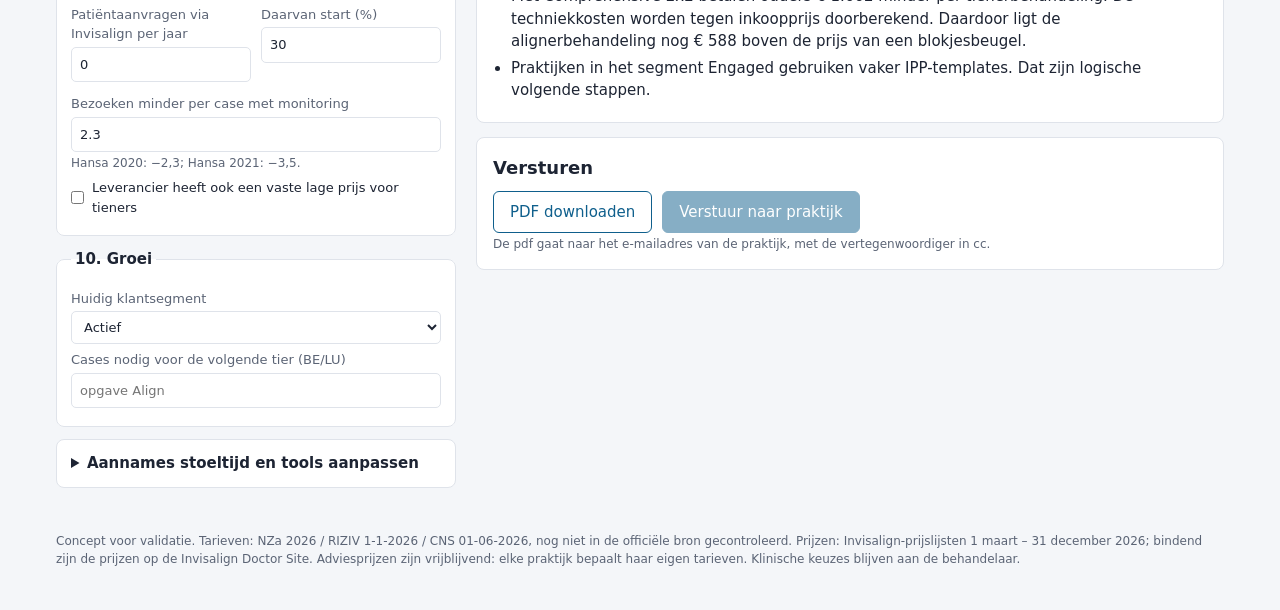
==== commit 770e102f: "Calculator: vergelijking met andere aligner en groei met Invisalign Onderdeel C rekent de volledige " ====
--- a/voorbeeld/praktijkcalculator.html
+++ b/voorbeeld/praktijkcalculator.html
@@ -61,6 +61,9 @@
 .voet { color: var(--muted); font-size: 12px; padding-bottom: 30px; }
 .naar { display: none; text-align: center; padding: 10px; background: var(--accent); color: #fff; border-radius: 6px; text-decoration: none; margin-bottom: 12px; }
 @media (max-width: 900px) { .naar { display: block; } }
+.vinkjes label { display: flex; gap: 8px; align-items: flex-start; color: var(--ink); }
+.vinkjes label input { width: auto; margin: 3px 0 0; }
+.vinkjes p { margin: 8px 0 2px; font-size: 13px; font-weight: 600; }
 </style>
 </head>
 <body>
@@ -191,6 +194,38 @@
     <label class="check"><input name="opAfstandDoel" type="checkbox" checked> Met monitoring op afstand tussen de bezoeken</label>
     <label>Extra tieners die voor aligners kiezen door de lagere prijs met 2x2 (%-punt) <input name="extraAdoptie" type="number" min="0" max="100" value="10"><small>Inschatting van de praktijk.</small></label>
     <p class="hint" id="hintInterval"></p>
+  </fieldset>
+
+  <fieldset>
+    <legend>9. Vergelijking met een andere aligner (optioneel)</legend>
+    <small>Vul in wat de praktijk nu bij de andere leverancier betaalt en krijgt. De vergelijking moet objectief en controleerbaar zijn: gebruik de eigen facturen of prijslijst van de praktijk.</small>
+    <div class="rij">
+      <label>Leverancier <input name="cNaam" placeholder="Naam leverancier"></label>
+      <label>Prijs per vergelijkbare behandeling, incl. btw (€) <input name="cPrijs" type="number" min="0" step="10" placeholder="bv. 1450"></label>
+    </div>
+    <div class="rij">
+      <label>Refinements inbegrepen <input name="cRef" type="number" min="0" step="1" value="1"></label>
+      <label>Prijs per extra refinement (€) <input name="cRefPrijs" type="number" min="0" step="10" value="0"></label>
+    </div>
+    <div class="vinkjes" id="cVoorzieningen"></div>
+    <div class="rij">
+      <label>Adviesgesprekken per jaar <input name="cGesprekken" type="number" min="0" value="200"></label>
+      <label>Meer starts door visualisatie (%-punt) <input name="cConversie" type="number" min="0" max="50" value="5"><small>Inschatting; fabrikant meldt hogere acceptatie met Outcome Simulator.</small></label>
+    </div>
+    <div class="rij">
+      <label>Patiëntaanvragen via Invisalign per jaar <input name="cLeads" type="number" min="0" value="0"></label>
+      <label>Daarvan start (%) <input name="cLeadConv" type="number" min="0" max="100" value="30"></label>
+    </div>
+    <label>Bezoeken minder per case met monitoring <input name="cMonBezoeken" type="number" min="0" max="6" step="0.1" value="2.3"><small>Hansa 2020: −2,3; Hansa 2021: −3,5.</small></label>
+    <label class="check"><input name="cTienerprijs" type="checkbox"> Leverancier heeft ook een vaste lage prijs voor tieners</label>
+  </fieldset>
+
+  <fieldset>
+    <legend>10. Groei</legend>
+    <label>Huidig klantsegment
+      <select name="segment"><option value="lapsed">Afgehaakt (lapsed)</option><option value="new">Nieuw</option><option value="occasional">Occasioneel</option><option value="active" selected>Actief</option><option value="engaged">Engaged</option><option value="expert">Expert</option></select>
+    </label>
+    <label data-land-niet="NL">Cases nodig voor de volgende tier (BE/LU) <input name="drempelVolgendeTier" type="number" min="0" placeholder="opgave Align"></label>
   </fieldset>
 
   <details>
@@ -727,6 +762,34 @@
   aligner: { diagnostiek: 45, start: 45, controle: 15, spoed: 15, aantalSpoed: 0.8, afronding: 20, planning: 30, opAfstand: 5, refinement: 20 },
 };
 
+// Benchmark per klantsegment (Align-data Benelux, 2.555 artsen, geaggregeerd).
+// Aandeel artsen dat de tool gebruikt en gemiddeld aantal cases (CCA) per arts per jaar.
+const SEGMENTEN = [
+  { id: 'lapsed', naam: 'Afgehaakt (lapsed)', artsen: 1382, ccaPerArts: 0.03, itero: 0.12, aohs: 0.06, iosim: 0.03, smileVideo: 0.00, programma: 0.01 },
+  { id: 'new', naam: 'Nieuw', artsen: 115, ccaPerArts: 12.3, itero: 0.31, aohs: 0.23, iosim: 0.19, smileVideo: 0.08, programma: 0.89 },
+  { id: 'occasional', naam: 'Occasioneel', artsen: 324, ccaPerArts: 1.6, itero: 0.28, aohs: 0.15, iosim: 0.09, smileVideo: 0.03, programma: 0.06 },
+  { id: 'active', naam: 'Actief', artsen: 454, ccaPerArts: 12.8, itero: 0.42, aohs: 0.27, iosim: 0.21, smileVideo: 0.05, programma: 0.20 },
+  { id: 'engaged', naam: 'Engaged', artsen: 231, ccaPerArts: 52.3, itero: 0.68, aohs: 0.47, iosim: 0.40, smileVideo: 0.10, programma: 0.57 },
+  { id: 'expert', naam: 'Expert', artsen: 46, ccaPerArts: 182.2, itero: 0.85, aohs: 0.85, iosim: 0.74, smileVideo: 0.48, programma: 0.80 },
+];
+
+// Drempels NL-tiers (cases per jaar, prijslijst 2026). BE/LU: drempels nog aan te leveren door Align.
+const TIER_DREMPELS_NL = [0, 10, 50, 100, 200];
+
+// Wat de praktijk bij Invisalign krijgt; de praktijk vinkt aan wat de vergeleken leverancier ook biedt.
+const VOORZIENINGEN = [
+  { id: 'scanner', naam: 'Geïntegreerde intraorale scanner (iTero) met directe overdracht naar het behandelplan' },
+  { id: 'simulator', naam: 'Patiëntvisualisatie in de stoel (Outcome Simulator Pro, Smile Video)' },
+  { id: 'liveupdate', naam: 'Behandelplan direct zelf aanpassen (ClinCheck Live Update, Plan Editor)' },
+  { id: 'templates', naam: 'Persoonlijke behandelvoorkeuren als template (IPP / IPL)' },
+  { id: 'monitoring', naam: 'Monitoring op afstand (Invisalign Virtual Care / Practice App)' },
+  { id: 'teen', naam: 'Tienerfuncties: draagindicatoren, eruptiecompensatie, vervangende aligners' },
+  { id: 'growth', naam: 'Groeisturing met aligners (Mandibular Advancement, Invisalign First)' },
+  { id: 'leads', naam: 'Patiëntverwijzing via consumentencampagnes en Doctor Locator' },
+  { id: 'educatie', naam: 'Klinische opleiding, peer-to-peer mentoring en praktijkcoaching' },
+  { id: 'retentie', naam: 'Eigen retentieproduct (Vivera)' },
+];
+
 // Rekenmodel praktijkcalculator. Pure functies, geen DOM.
 
 
@@ -891,6 +954,77 @@
   return k;
 }
 
+// C. Invisalign tegenover een andere aligner: volledige rekensom per jaar.
+// De prijzen en voorzieningen van de andere leverancier worden door de praktijk ingevuld.
+function vergelijking(inv, r) {
+  const c = inv.concurrent;
+  if (!(c.prijs > 0)) return null;
+  const land = inv.land;
+  const al = r.A.aligners;
+  const tienerCases = r.B.met2x2.tienersAligner, volwCases = r.volw * (inv.volwAlignerNu / 100);
+  const cases = tienerCases + volwCases;
+  const aa = ALIGN_DATA.perLand[land].aaPerBehandeling;
+  // Tieners met Comprehensive 2x2 (vaste prijs), volwassenen met het gekozen product bij de eigen tier.
+  const labTiener = r.B.lab2x2, labVolw = labkosten(land, 'aligner', inv.productVolw, inv.tier);
+  const invisalign = cases > 0 ? (tienerCases * labTiener + volwCases * labVolw) / cases : labVolw;
+  const extraRefConcurrent = Math.max(0, aa - c.refinementsInbegrepen) * c.prijsRefinement;
+  const concurrent = c.prijs + extraRefConcurrent;
+  const meerkosten = (invisalign - concurrent) * cases;
+  const uurwaarde = inv.kostenPerStoeluur;
+  const D = ALIGN_DATA.digitaal;
+  const posten = [];
+  const heeft = (id) => c.voorzieningen.includes(id);
+  if (!heeft('monitoring') && inv.opAfstandDoel) {
+    const bezoeken = c.bezoekenMinderMetMonitoring; // per case, Hansa 2020/2021: 2,3–3,5
+    posten.push({ naam: 'Minder bezoeken door monitoring op afstand', bedrag: cases * bezoeken * (inv.stoeltijd.aligner.controle / 60) * uurwaarde,
+      bron: `${getalNl(bezoeken, 1)} bezoeken per case (Hansa 2020: −2,3; Hansa 2021: −3,5) × ${inv.stoeltijd.aligner.controle} min × €${uurwaarde}/u` });
+  }
+  if (!heeft('templates') || !heeft('liveupdate')) {
+    const mods = D.ipp.modsZonder - D.ipp.modsMet;
+    posten.push({ naam: 'Minder aanpassingen aan het behandelplan (IPP, Live Update)', bedrag: cases * mods * (inv.aannames.minutenPerModificatie / 60) * uurwaarde,
+      bron: `${getalNl(mods, 2)} modificaties per case minder (Align-data Benelux, verband) × ${inv.aannames.minutenPerModificatie} min` });
+  }
+  if (!heeft('simulator')) {
+    posten.push({ naam: 'Meer patiënten die starten na visualisatie', bedrag: c.adviesgesprekken * (c.conversieExtra / 100) * al.alT.netto,
+      bron: `${c.adviesgesprekken} adviesgesprekken × ${c.conversieExtra}%-punt meer starts × netto per case (inschatting praktijk)` });
+  }
+  if (!heeft('leads') && c.extraLeads > 0) {
+    posten.push({ naam: 'Patiënten via consumentencampagnes en Doctor Locator', bedrag: c.extraLeads * (c.leadConversie / 100) * al.alT.netto,
+      bron: `${c.extraLeads} aanvragen × ${c.leadConversie}% start × netto per case (inschatting praktijk)` });
+  }
+  if (r.B.labVerschil > 0 && !c.heeftTienerprijs) {
+    posten.push({ naam: 'Comprehensive 2x2 tegen vaste prijs voor tieners', bedrag: 0, info: true,
+      bron: 'Zie deel B: lagere prijs voor ouders bij gelijke marge.' });
+  }
+  const voordeel = posten.reduce((a, p) => a + p.bedrag, 0);
+  // NL: techniekkosten gaan tegen inkoopprijs naar de patiënt, dus een labverschil raakt de patiënt, niet de praktijk.
+  const viaPatient = land === 'NL';
+  return { cases, tienerCases, volwCases, labTiener, labVolw, invisalign, concurrent, extraRefConcurrent, meerkosten, viaPatient, posten, voordeel,
+    netto: viaPatient ? voordeel : voordeel - meerkosten, breakEvenPerCase: cases > 0 ? voordeel / cases : 0 };
+}
+
+// D. Groeien met Invisalign: volgende kortingstier (NL op basis van cases per jaar).
+function groei(inv, r) {
+  const land = inv.land;
+  const casesPerJaar = r.B.met2x2.tienersAligner + r.volw * (inv.volwAlignerNu / 100); // zelfde scenario als deel B en C
+  // Comprehensive 2x2 voor tieners heeft een vaste prijs; de tierkorting telt voor de overige cases.
+  const aandeelMetKorting = casesPerJaar > 0 ? (r.volw * (inv.volwAlignerNu / 100)) / casesPerJaar : 0;
+  const tiers = TIERS[land];
+  let huidig = tiers.findIndex((t) => t.id === inv.tier);
+  if (huidig < 0) huidig = 0;
+  // NL: tier volgt uit het aantal cases; meld als de ingevulde tier lager is dan het volume rechtvaardigt.
+  const tierVolgensVolume = land === 'NL' ? TIER_DREMPELS_NL.filter((d) => casesPerJaar >= d).length - 1 : null;
+  const volgende = tiers[huidig + 1];
+  if (!volgende) return { casesPerJaar, volgende: null, tierVolgensVolume };
+  const drempel = land === 'NL' ? TIER_DREMPELS_NL[huidig + 1] : inv.drempelVolgendeTier || null;
+  const prijsNu = productprijs(land, inv.productVolw, inv.tier);
+  const prijsVolgend = productprijs(land, inv.productVolw, volgende.id);
+  return { casesPerJaar, volgende, drempel, tierVolgensVolume, huidigIndex: huidig, nodig: drempel ? Math.max(0, drempel - casesPerJaar) : null,
+    besparingPerCase: prijsNu - prijsVolgend, besparingPerJaar: (prijsNu - prijsVolgend) * Math.max(casesPerJaar, drempel || 0) * aandeelMetKorting };
+}
+
+const getalNl = (x, d = 0) => x.toLocaleString('nl-NL', { maximumFractionDigits: d, minimumFractionDigits: d });
+
 
 
 
@@ -909,6 +1043,7 @@
   sel.innerHTML = TIERS[land].map((t) => `<option value="${t.id}">${t.naam} (${pct(t.korting)} korting)</option>`).join('');
   if ([...sel.options].some((o) => o.value === oud)) sel.value = oud;
   document.querySelectorAll('fieldset[data-land]').forEach((f) => { f.hidden = f.dataset.land !== land; });
+  document.querySelectorAll('[data-land-niet]').forEach((f) => { f.hidden = f.dataset.landNiet === land; });
 }
 
 function invoer() {
@@ -932,6 +1067,11 @@
     tienersAlignerDoel: n('tienersAlignerDoel'), extraAdoptie: n('extraAdoptie'), intervalAlignerDoel: n('intervalAlignerDoel'), opAfstandDoel: f.opAfstandDoel.checked,
     aannames: { minutenPerAfdrukBespaard: n('minutenPerAfdrukBespaard'), minutenPerModificatie: n('minutenPerModificatie') },
     stoeltijd,
+    segment: f.segment.value, drempelVolgendeTier: n('drempelVolgendeTier'),
+    concurrent: { naam: f.cNaam.value.trim(), prijs: n('cPrijs'), refinementsInbegrepen: n('cRef'), prijsRefinement: n('cRefPrijs'),
+      voorzieningen: [...document.querySelectorAll('#cVoorzieningen input:checked')].map((x) => x.value),
+      adviesgesprekken: n('cGesprekken'), conversieExtra: n('cConversie'), extraLeads: n('cLeads'), leadConversie: n('cLeadConv'),
+      bezoekenMinderMetMonitoring: n('cMonBezoeken'), heeftTienerprijs: f.cTienerprijs.checked },
   };
 }
 
@@ -949,6 +1089,20 @@
       : `Met Comprehensive 2x2 kan het CP8-supplement voor tieners omlaag van ${eur(inv.lu.cp8)} naar ${eur(inv.lu.cp8 - B.labVerschil)}, terwijl de praktijk evenveel overhoudt.`);
   } else a.push('Bij uw tier is Comprehensive 2x2 niet goedkoper dan het huidige product. Kies per casus het pakket met de laagste verwachte labkosten.');
   if (inv.land === 'BE' && inv.be.model === 'max') a.push('Bij de maximumtarieven moeten de labkosten binnen het plafond worden opgevangen. 2x2 verlaagt die kosten direct. Plan minimaal 6 zittingen voor het tweede apparatuurforfait.');
+  const C = vergelijking(inv, r), G = groei(inv, r);
+  if (C) a.push(C.netto >= 0
+    ? (C.viaPatient ? `Ten opzichte van ${inv.concurrent.naam || 'de andere leverancier'} levert Invisalign de praktijk ±${eur(C.netto)} per jaar op aan tijdwinst en extra starts. De labprijs gaat via de techniekkosten naar de patiënt.`
+      : `Ten opzichte van ${inv.concurrent.naam || 'de andere leverancier'} levert Invisalign onderaan de streep ±${eur(C.netto)} per jaar meer op, ondanks ${C.meerkosten >= 0 ? eur(C.meerkosten) + ' hogere' : eur(-C.meerkosten) + ' lagere'} labkosten.`)
+    : `Ten opzichte van ${inv.concurrent.naam || 'de andere leverancier'} is Invisalign met deze invoer ±${eur(-C.netto)} per jaar duurder. Bekijk welke voorzieningen de praktijk nog niet gebruikt.`);
+  if (G.drempel && G.nodig > 0 && G.nodig <= 0.25 * G.casesPerJaar) a.push(`Met ±${getal(G.nodig)} extra cases per jaar bereikt de praktijk ${G.volgende.naam}.`);
+  const seg = SEGMENTEN.findIndex((x) => x.id === inv.segment), volgendSeg = SEGMENTEN[Math.max(seg + 1, 3)];
+  if (volgendSeg && volgendSeg.id !== inv.segment) {
+    const tips = [];
+    if (!inv.tools.itero && volgendSeg.itero > 0.4) tips.push('iTero');
+    if (!inv.tools.ipp) tips.push('IPP-templates');
+    if (!inv.opAfstandDoel) tips.push('monitoring op afstand');
+    if (tips.length) a.push(`Praktijken in het segment ${volgendSeg.naam} gebruiken vaker ${tips.join(', ')}. Dat zijn logische volgende stappen.`);
+  }
   if (inv.land === 'LU') a.push('Vermeld het CP8-supplement apart op de offerte voor de CMSS, en laat de ouders vooraf schriftelijk akkoord geven.');
   return a;
 }
@@ -963,6 +1117,8 @@
   hint.className = 'hint' + (hint.textContent ? ' warn' : '');
 
   const { A, B } = r; const n = A.nu, al = A.aligners, m = B.met2x2;
+  const C = vergelijking(inv, r), G = groei(inv, r);
+  laatste.C = C; laatste.G = G;
   const verschil = (a, b, f = eur) => `<span class="${a - b >= 0 ? 'plus' : 'min'}">${a - b >= 0 ? '+' : '−'}${f(Math.abs(a - b))}</span>`;
   const bars = (rijen) => { const mx = Math.max(...rijen.map((x) => x[1])); return rijen.map(([l, v, hl, f]) => `<div class="bar"><div class="lbl">${l}</div><div class="track"><div class="fill ${hl ? '' : 'alt'}" style="width:${Math.max(4, (v / mx) * 100)}%"></div></div><div class="val">${(f || eur)(v)}</div></div>`).join(''); };
   const profiel = ALIGN_DATA.tienerMeerderheid, tot = ALIGN_DATA.totaal;
@@ -1031,6 +1187,40 @@
       ${B.productvergelijking.map((p) => `<tr class="${p.product === 'c2x2teen' ? 'hl' : ''}"><td>${p.naam}</td><td class="n">${eur(p.prijs)}</td><td class="n">${eur(p.verwacht)}</td></tr>`).join('')}
     </table></div>
     <p><strong>Klinisch, bij tieners:</strong> 15,7 tegenover 21,3 afspraken en 0,4 tegenover 1,0 spoedbezoeken met aligners, met een gelijk resultaat (PAR) en minder witte vlekken (Oki 2026). Bij matige tot ernstige casussen 16 tegenover 24 bezoeken (Chou 2023). Kanttekening: één Amerikaanse praktijkstudie vond gemiddeld ±2,5 refinements (Kravitz 2023). Selecteer complexe casussen bewust.</p>
+  </div>
+
+  <div class="kaart">
+    <h2>C. Invisalign tegenover ${esc(inv.concurrent.naam || 'een andere aligner')}</h2>
+    ${!C ? '<p>Vul in het formulier (9) de prijs in die de praktijk bij de andere leverancier betaalt. Dan rekent de calculator het volledige verschil uit: de labprijs, de refinements en wat de voorzieningen van Invisalign opleveren in tijd en patiënten.</p>' : `
+    <div class="tabel"><table>
+      <tr><th>Per aligner-case</th><th class="n">Invisalign</th><th class="n">${esc(inv.concurrent.naam || 'Andere leverancier')}</th></tr>
+      <tr><td>Labprijs tieners (Comprehensive 2x2, ${getal(C.tienerCases)} per jaar)</td><td class="n">${eur(C.labTiener)}</td><td class="n">${eur(inv.concurrent.prijs)}</td></tr>
+      <tr><td>Labprijs volwassenen (${esc(PRODUCTEN[inv.productVolw].naam.split(' (')[0])}, uw tier, ${getal(C.volwCases)} per jaar)</td><td class="n">${eur(C.labVolw)}</td><td class="n">${eur(inv.concurrent.prijs)}</td></tr>
+      <tr><td>Verwachte extra refinements (gem. ${getal(ALIGN_DATA.perLand[inv.land].aaPerBehandeling, 1)} per case)</td><td class="n">inbegrepen</td><td class="n">${eur(C.extraRefConcurrent)}</td></tr>
+      <tr class="hl"><td>Gemiddeld per case</td><td class="n">${eur(C.invisalign)}</td><td class="n">${eur(C.concurrent)}</td></tr>
+    </table></div>
+    <div class="tabel"><table>
+      <tr><th>Per jaar (${getal(C.cases)} aligner-cases)</th><th class="n">Bedrag</th></tr>
+      ${C.viaPatient ? '' : `<tr><td>${C.meerkosten >= 0 ? 'Meerkosten' : 'Lagere kosten'} labprijs Invisalign</td><td class="n">${C.meerkosten >= 0 ? '−' : '+'}${eur(Math.abs(C.meerkosten))}</td></tr>`}
+      ${C.posten.filter((p) => !p.info).map((p) => `<tr><td>${p.naam}<br><small>${p.bron}</small></td><td class="n">+${eur(p.bedrag)}</td></tr>`).join('')}
+      <tr class="hl"><td>Netto onderaan de streep</td><td class="n">${C.netto >= 0 ? '+' : '−'}${eur(Math.abs(C.netto))}</td></tr>
+    </table></div>
+    ${C.viaPatient ? `<p>In Nederland gaan de techniekkosten tegen inkoopprijs naar de patiënt. Het labverschil raakt dus niet de praktijk, maar de patiënt: gemiddeld ${C.meerkosten >= 0 ? eur(C.meerkosten / C.cases) + ' meer' : eur(-C.meerkosten / C.cases) + ' minder'} per behandeling. Met Comprehensive 2x2 blijft dat voor tieners beperkt.</p>` : ''}
+    <p>Invisalign mag per case <strong>${eur(C.breakEvenPerCase)}</strong> duurder zijn dan de andere leverancier en levert de praktijk dan nog evenveel op.${C.posten.some((p) => p.info) ? ' Daarbovenop komt de vaste tienerprijs van Comprehensive 2x2 (deel B).' : ''}</p>
+    <small>Alleen voorzieningen die de andere leverancier volgens de praktijk niet biedt, worden meegeteld. Tijd gewaardeerd tegen ${eur(inv.kostenPerStoeluur)} per stoeluur. Inschattingen van de praktijk staan bij de post vermeld.</small>`}
+  </div>
+
+  <div class="kaart">
+    <h2>D. Groeien met Invisalign</h2>
+    ${G.tierVolgensVolume !== null && G.tierVolgensVolume > G.huidigIndex ? `<p class="hint warn">Met ±${getal(G.casesPerJaar)} cases per jaar hoort de praktijk volgens de prijslijst in ${esc(TIERS.NL[G.tierVolgensVolume].naam)}. Controleer de ingevulde tier.</p>` : ''}
+    ${G.volgende ? `<p>Met ±${getal(G.casesPerJaar)} aligner-cases per jaar zit de praktijk in <strong>${esc(TIERS[inv.land].find((t) => t.id === inv.tier)?.naam)}</strong>.
+      ${G.drempel ? `Nog ±${getal(G.nodig)} cases per jaar tot <strong>${esc(G.volgende.naam)}</strong>: ${eur(G.besparingPerCase)} lagere labprijs per case (${esc(PRODUCTEN[inv.productVolw].naam.split(' (')[0])}), ±${eur(G.besparingPerJaar)} per jaar. Comprehensive 2x2 voor tieners heeft altijd de vaste prijs.` : `Volgende tier: ${esc(G.volgende.naam)} (${eur(G.besparingPerCase)} lagere labprijs per case). Vul het aantal cases voor de volgende tier in.`}</p>` : '<p>De praktijk zit in de hoogste tier.</p>'}
+    <h3>Wat doen praktijken in een hoger segment anders?</h3>
+    <div class="tabel"><table>
+      <tr><th>Segment (Benelux)</th><th class="n">Cases per arts per jaar</th><th class="n">iTero</th><th class="n">Outcome Simulator Pro</th><th class="n">Oral Health Suite</th><th class="n">Groeiprogramma</th></tr>
+      ${SEGMENTEN.filter((x) => x.id !== 'lapsed').map((x) => `<tr class="${x.id === inv.segment ? 'hl' : ''}"><td>${x.naam}</td><td class="n">${getal(x.ccaPerArts, 1)}</td><td class="n">${pct(x.itero)}</td><td class="n">${pct(x.iosim)}</td><td class="n">${pct(x.aohs)}</td><td class="n">${pct(x.programma)}</td></tr>`).join('')}
+    </table></div>
+    <small>Align-data Benelux, ${getal(SEGMENTEN.reduce((a, x) => a + x.artsen, 0))} artsen. Verband, geen bewezen oorzaak: groeiende praktijken gebruiken meer tools, en tools kunnen helpen om te groeien.</small>
   </div>
 
   <div class="kaart">
@@ -1108,6 +1298,21 @@
     ['3 of meer extra sets', pct(t.driePlus), pct(p.driePlus)],
   ]);
   tabel('B. Labkosten per tiener bij uw tier', ['Product', 'Prijs', 'Verwacht'], B.productvergelijking.map((x) => [x.naam, eur(x.prijs), eur(x.verwacht)]));
+  const C = laatste.C, G = laatste.G;
+  if (C) {
+    tabel(`C. Invisalign tegenover ${inv.concurrent.naam || 'andere aligner'}, per jaar`, ['', 'Bedrag'], [
+      ['Aligner-cases per jaar', getal(C.cases)],
+      ['Labprijs per case: Invisalign / andere', `${eur(C.invisalign)} / ${eur(C.concurrent)}`],
+      ...(C.viaPatient ? [['Labverschil per case voor de patiënt (techniekkosten)', eur(C.meerkosten / C.cases)]] : [[C.meerkosten >= 0 ? 'Meerkosten labprijs' : 'Lagere labkosten', eur(-C.meerkosten)]]),
+      ...C.posten.filter((p) => !p.info).map((p) => [p.naam, eur(p.bedrag)]),
+      ['Netto onderaan de streep', eur(C.netto)],
+      ['Invisalign mag per case duurder zijn met', eur(C.breakEvenPerCase)],
+    ]);
+  }
+  if (G.volgende && G.drempel) tabel('D. Groei: volgende tier', ['', 'Waarde'], [
+    ['Aligner-cases per jaar', getal(G.casesPerJaar)], ['Volgende tier', G.volgende.naam], ['Extra cases nodig', getal(G.nodig)],
+    ['Lagere labprijs per case', eur(G.besparingPerCase)], ['Besparing per jaar', eur(G.besparingPerJaar)],
+  ]);
   doc.setFontSize(12); doc.setTextColor(...blauw); doc.text('Advies', 14, (y += 9)); doc.setTextColor(29, 36, 51); doc.setFontSize(9);
   for (const a of [...adviezen(inv, r), ...r.kansen.map((k) => `${k.tool}: ${k.tekst}`)]) {
     const regels = doc.splitTextToSize('• ' + pdfTekst(a), 182);
@@ -1145,6 +1350,8 @@
 
 document.getElementById('pdf').onclick = () => maakPdf().save(bestandsnaam());
 document.getElementById('mail').onclick = verstuur;
+document.getElementById('cVoorzieningen').innerHTML = '<p>Biedt de andere leverancier dit ook?</p>' +
+  VOORZIENINGEN.map((v) => `<label><input type="checkbox" value="${v.id}"> ${v.naam}</label>`).join('');
 form.land.addEventListener('change', vulTiers);
 form.addEventListener('input', render);
 form.addEventListener('change', render);
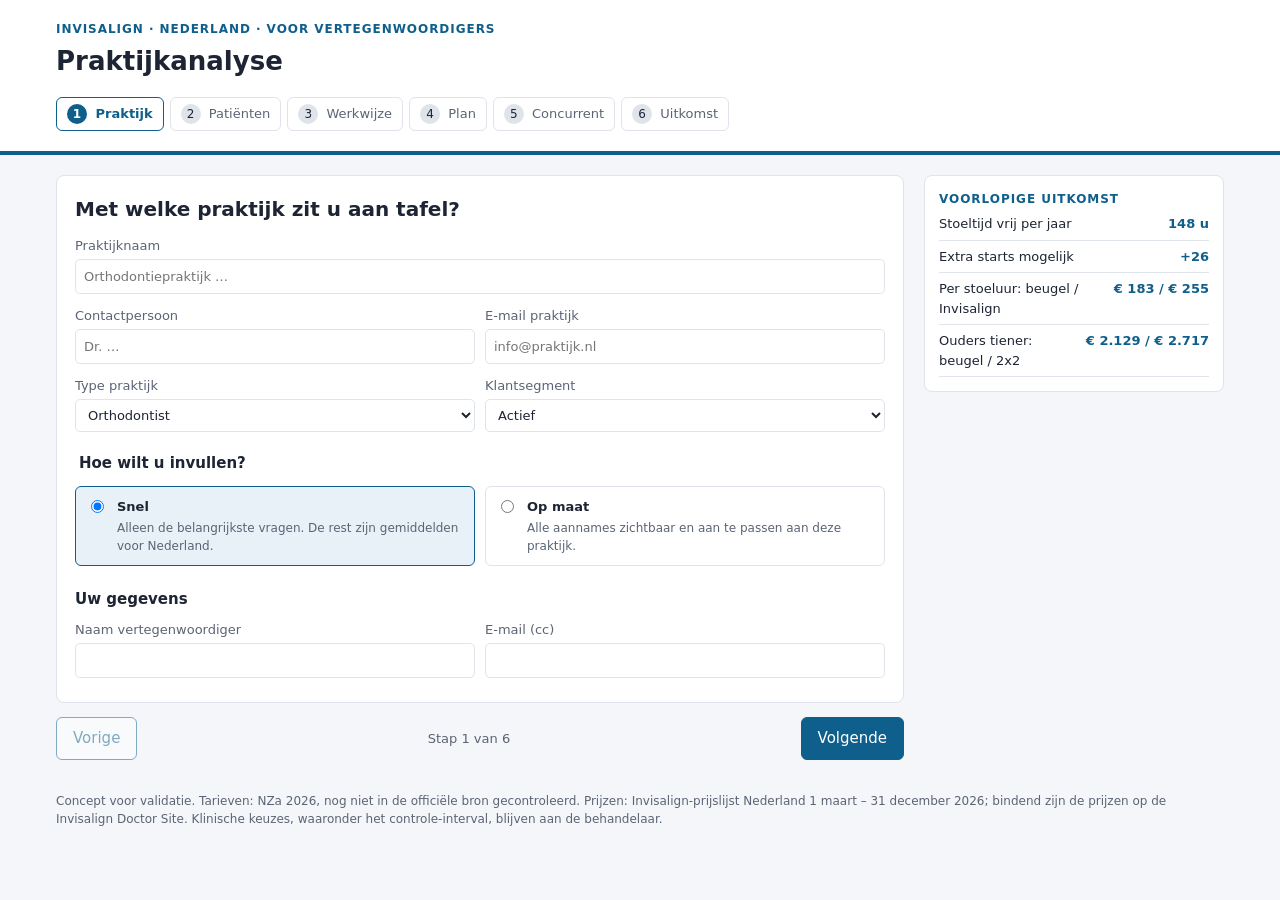
==== commit 1d0326a0: "Praktijkanalyse als stappenplan met inlog per vertegenwoordiger (NL) Zes korte stappen met keuze sne" ====
--- a/voorbeeld/praktijkcalculator.html
+++ b/voorbeeld/praktijkcalculator.html
@@ -4,7 +4,7 @@
 <meta charset="utf-8">
 <meta name="viewport" content="width=device-width, initial-scale=1">
 <meta name="robots" content="noindex, nofollow">
-<title>Praktijkcalculator Comprehensive 2x2</title>
+<title>Praktijkanalyse Invisalign</title>
 <style>:root {
   --ink: #1d2433; --muted: #5b6475; --line: #dfe3ea; --bg: #f4f6f9; --paper: #fff;
   --accent: #0f5f8c; --accent-soft: #e7f1f7; --good: #1f7a4d; --warn: #8a6100; --bad: #9b1c1c;
@@ -64,204 +64,237 @@
 .vinkjes label { display: flex; gap: 8px; align-items: flex-start; color: var(--ink); }
 .vinkjes label input { width: auto; margin: 3px 0 0; }
 .vinkjes p { margin: 8px 0 2px; font-size: 13px; font-weight: 600; }
+
+/* Stappenplan */
+.kopregel { display: flex; justify-content: space-between; align-items: flex-end; gap: 12px; }
+.gebruiker { font-size: 13px; color: var(--muted); }
+.stappen { display: flex; gap: 6px; flex-wrap: wrap; margin-top: 12px; }
+.stappen button { background: #fff; color: var(--muted); border: 1px solid var(--line); padding: 6px 10px; font-size: 13px; }
+.stappen button span { display: inline-block; width: 20px; height: 20px; line-height: 20px; border-radius: 50%; background: var(--line); color: var(--ink); text-align: center; font-size: 12px; margin-right: 4px; }
+.stappen button.actief { border-color: var(--accent); color: var(--accent); font-weight: 600; }
+.stappen button.actief span { background: var(--accent); color: #fff; }
+.stappen button.klaar span { background: var(--good); color: #fff; }
+.indeling { display: grid; grid-template-columns: minmax(0, 1fr) 300px; gap: 20px; padding-top: 20px; padding-bottom: 20px; align-items: start; }
+@media (max-width: 900px) { .indeling { grid-template-columns: 1fr; } .voorproef { order: -1; } }
+.stap { background: var(--paper); border: 1px solid var(--line); border-radius: 8px; padding: 18px; }
+.stap:last-of-type { background: transparent; border: 0; padding: 0; }
+.stap h2 { margin: 0 0 12px; font-size: 20px; }
+.stap h3 { font-size: 15px; margin: 16px 0 4px; }
+.stap details.maat { margin-top: 14px; border-top: 1px solid var(--line); padding-top: 10px; }
+.route { border: 0; padding: 0; margin: 14px 0 0; display: grid; grid-template-columns: 1fr 1fr; gap: 10px; }
+.route legend { font-weight: 600; margin-bottom: 6px; }
+@media (max-width: 520px) { .route { grid-template-columns: 1fr; } }
+label.keuze { display: flex; gap: 10px; align-items: flex-start; border: 1px solid var(--line); border-radius: 6px; padding: 10px; color: var(--ink); cursor: pointer; }
+label.keuze input { width: auto; margin-top: 3px; }
+label.keuze:has(input:checked) { border-color: var(--accent); background: var(--accent-soft); }
+.afgeleid { font-size: 13px; color: var(--accent); background: var(--accent-soft); padding: 8px 10px; border-radius: 6px; }
+.vraag { font-weight: 600; margin: 14px 0 4px; }
+.uitleg { color: var(--muted); font-size: 14px; }
+.schuif { padding: 0 !important; border: 0 !important; }
+output { font-weight: 700; color: var(--accent); }
+.navigatie { display: flex; justify-content: space-between; align-items: center; margin-top: 14px; }
+.teller { font-size: 13px; color: var(--muted); }
+.voorproef { position: sticky; top: 12px; }
+.kaart.klein { padding: 14px; }
+.pv { display: flex; justify-content: space-between; gap: 8px; font-size: 13px; padding: 6px 0; border-bottom: 1px solid var(--line); }
+.pv strong { color: var(--accent); white-space: nowrap; }
 </style>
 </head>
 <body>
 <header class="kop">
-  <div class="wrap">
-    <div class="eyebrow">Invisalign · Benelux</div>
-    <h1>Praktijkcalculator</h1>
-    <p class="sub">A. Wat aligners opleveren voor de bedrijfsvoering. B. Waarom Comprehensive 2x2 de beste keuze is voor tieners. Concept, ter validatie.</p>
+  <div class="wrap kopregel">
+    <div>
+      <div class="eyebrow">Invisalign · Nederland · voor vertegenwoordigers</div>
+      <h1>Praktijkanalyse</h1>
+    </div>
+    <div class="gebruiker" id="gebruiker"></div>
   </div>
+  <nav class="wrap stappen" id="stappen" aria-label="Stappen"></nav>
 </header>
 
-<main class="wrap grid">
-<form id="form" class="invoer" autocomplete="off">
-
-  <fieldset>
-    <legend>1. Praktijk</legend>
+<main class="wrap indeling">
+<form id="form" autocomplete="off" novalidate>
+  <input type="hidden" name="land" value="NL">
+
+  <section class="stap" data-titel="Praktijk">
+    <h2>Met welke praktijk zit u aan tafel?</h2>
     <label>Praktijknaam <input name="praktijk" placeholder="Orthodontiepraktijk …"></label>
-    <label>Contactpersoon <input name="contact" placeholder="Dr. …"></label>
-    <label>E-mail praktijk <input name="emailPraktijk" type="email" placeholder="info@praktijk.nl"></label>
     <div class="rij">
-      <label>Land
-        <select name="land"><option value="NL">Nederland</option><option value="BE">België</option><option value="LU">Luxemburg</option></select>
-      </label>
+      <label>Contactpersoon <input name="contact" placeholder="Dr. …"></label>
+      <label>E-mail praktijk <input name="emailPraktijk" type="email" placeholder="info@praktijk.nl"></label>
+    </div>
+    <div class="rij">
       <label>Type praktijk
         <select name="type"><option value="ortho">Orthodontist</option><option value="gp">Tandarts (GP)</option></select>
       </label>
+      <label>Klantsegment
+        <select name="segment"><option value="active">Actief</option><option value="occasional">Occasioneel</option><option value="engaged">Engaged</option><option value="expert">Expert</option><option value="new">Nieuw</option><option value="lapsed">Afgehaakt (lapsed)</option></select>
+      </label>
     </div>
-  </fieldset>
-
-  <fieldset>
-    <legend>2. Vertegenwoordiger</legend>
+    <fieldset class="route">
+      <legend>Hoe wilt u invullen?</legend>
+      <label class="keuze"><input type="radio" name="route" value="snel" checked><span><strong>Snel</strong><br><small>Alleen de belangrijkste vragen. De rest zijn gemiddelden voor Nederland.</small></span></label>
+      <label class="keuze"><input type="radio" name="route" value="maat"><span><strong>Op maat</strong><br><small>Alle aannames zichtbaar en aan te passen aan deze praktijk.</small></span></label>
+    </fieldset>
+    <div class="rep-velden" id="repVelden">
+      <h3>Uw gegevens</h3>
+      <div class="rij">
+        <label>Naam vertegenwoordiger <input name="rep"></label>
+        <label>E-mail (cc) <input name="emailRep" type="email"></label>
+      </div>
+    </div>
+  </section>
+
+  <section class="stap" data-titel="Patiënten">
+    <h2>Hoeveel patiënten behandelt de praktijk?</h2>
     <div class="rij">
-      <label>Naam <input name="rep"></label>
-      <label>E-mail (cc) <input name="emailRep" type="email"></label>
-    </div>
-  </fieldset>
-
-  <fieldset>
-    <legend>3. Capaciteit</legend>
-    <div class="rij">
-      <label>Stoelen voor orthodontie <input name="stoelen" type="number" min="1" step="1" value="3"></label>
-      <label>Dagen per week <input name="dagenPerWeek" type="number" min="1" max="7" step="0.5" value="4"></label>
+      <label>Nieuwe orthodontische starts per jaar <input name="startsPerJaar" type="number" min="1" value="150"></label>
+      <label>Waarvan tieners, 19 jaar en jonger (%) <input name="aandeelTieners" type="number" min="0" max="100" value="70"></label>
     </div>
     <div class="rij">
-      <label>Uren per dag <input name="urenPerDag" type="number" min="1" max="14" step="0.5" value="8"></label>
-      <label>Werkweken per jaar <input name="wekenPerJaar" type="number" min="30" max="52" value="46"></label>
+      <label>Tieners nu met Invisalign (%) <input name="tienersAlignerNu" type="number" min="0" max="100" value="15"></label>
+      <label>Volwassenen nu met Invisalign (%) <input name="volwAlignerNu" type="number" min="0" max="100" value="60"></label>
     </div>
+    <p class="afgeleid" id="afgeleidTier"></p>
+    <details class="maat">
+      <summary>Meer aanpassen</summary>
+      <div class="rij">
+        <label>Korting-tier <select name="tier"></select><small>Automatisch op basis van het aantal cases per jaar; hier aan te passen.</small></label>
+        <label>Product nu voor tieners
+          <select name="productTienersNu"><option value="c3x3">Comprehensive 3x3</option><option value="unlimited">Comprehensive unlimited</option><option value="moderate">Moderate</option></select>
+        </label>
+      </div>
+      <div class="rij">
+        <label>Product voor volwassenen
+          <select name="productVolw"><option value="c3x3">Comprehensive 3x3</option><option value="unlimited">Comprehensive unlimited</option><option value="c2x2volw">Comprehensive 2x2 volwassenen</option><option value="moderate">Moderate</option><option value="lite">Lite</option></select>
+        </label>
+        <label>Materiaalkosten vaste beugel (€) <input name="materiaalVast" type="number" min="0" value="240"></label>
+      </div>
+      <div class="rij">
+        <label>Behandelduur vaste beugel (mnd) <input name="duurVast" type="number" min="6" max="48" value="24"></label>
+        <label>Behandelduur aligners (mnd) <input name="duurAligner" type="number" min="3" max="36" value="18"></label>
+      </div>
+      <div class="rij">
+        <label>Aanvullende polis: vergoeding (%) <input name="polisPct" type="number" min="0" max="100" value="100"></label>
+        <label>Polis maximum (€) <input name="polisMax" type="number" min="0" step="50" value="2000"></label>
+      </div>
+    </details>
+  </section>
+
+  <section class="stap" data-titel="Werkwijze">
+    <h2>Hoe werkt de praktijk nu?</h2>
     <div class="rij">
-      <label>Deel stoeltijd voor orthodontie (%) <input name="orthoAandeel" type="number" min="1" max="100" value="100"></label>
-      <label>Kosten per stoeluur (€) <input name="kostenPerStoeluur" type="number" min="0" step="5" value="150">
-        <small>Personeel, huisvesting, apparatuur. Schatting van de praktijk.</small></label>
+      <label>Controle vaste beugel, elke … weken <input name="intervalVast" type="number" min="2" max="16" step="0.5" value="5"></label>
+      <label>Controle aligners, elke … weken <input name="intervalAlignerNu" type="number" min="2" max="16" step="0.5" value="6"></label>
     </div>
+    <p class="vraag">Welke Invisalign-tools gebruikt de praktijk al?</p>
+    <label class="check"><input name="itero" type="checkbox" checked> iTero-scanner voor (vrijwel) alle cases</label>
+    <label class="check"><input name="ipp" type="checkbox"> Invisalign Personalized Plan (IPP) of IPL-templates</label>
+    <label class="check"><input name="opAfstandNu" type="checkbox"> Monitoring op afstand (Virtual Care / Practice App)</label>
     <label class="check"><input name="wachtlijst" type="checkbox"> Er is een wachtlijst voor nieuwe patiënten</label>
-  </fieldset>
-
-  <fieldset>
-    <legend>4. Patiënten</legend>
-    <div class="rij">
-      <label>Nieuwe orthodontische starts per jaar <input name="startsPerJaar" type="number" min="1" value="150"></label>
-      <label>Waarvan tieners (≤ 19 jaar) (%) <input name="aandeelTieners" type="number" min="0" max="100" value="70"></label>
-    </div>
-    <div class="rij">
-      <label>Tieners nu met aligners (%) <input name="tienersAlignerNu" type="number" min="0" max="100" value="15"></label>
-      <label>Volwassenen met aligners (%) <input name="volwAlignerNu" type="number" min="0" max="100" value="60"></label>
-    </div>
-    <div class="rij">
-      <label>Behandelduur vaste beugel (mnd) <input name="duurVast" type="number" min="6" max="48" value="24"></label>
-      <label>Behandelduur aligners (mnd) <input name="duurAligner" type="number" min="3" max="36" value="18"></label>
-    </div>
-  </fieldset>
-
-  <fieldset>
-    <legend>5. Huidige werkwijze</legend>
-    <div class="rij">
-      <label>Controle-interval vaste beugel (weken) <input name="intervalVast" type="number" min="2" max="16" step="0.5" value="5"></label>
-      <label>Controle-interval aligners (weken) <input name="intervalAlignerNu" type="number" min="2" max="16" step="0.5" value="6"></label>
-    </div>
-    <label class="check"><input name="opAfstandNu" type="checkbox"> Monitoring op afstand of consult op afstand in gebruik</label>
-    <label class="check"><input name="itero" type="checkbox" checked> iTero intraorale scanner voor (vrijwel) alle cases</label>
-    <label class="check"><input name="ipp" type="checkbox"> Invisalign Personalized Plan (IPP) of IPL-templates in gebruik</label>
-  </fieldset>
-
-  <fieldset>
-    <legend>6. Invisalign</legend>
-    <label>Huidige korting-tier <select name="tier"></select></label>
-    <div class="rij">
-      <label>Product nu voor tieners
-        <select name="productTienersNu"><option value="c3x3">Comprehensive 3x3</option><option value="unlimited">Comprehensive unlimited</option><option value="moderate">Moderate</option></select>
-      </label>
-      <label>Product volwassenen
-        <select name="productVolw"><option value="c3x3">Comprehensive 3x3</option><option value="unlimited">Comprehensive unlimited</option><option value="c2x2volw">Comprehensive 2x2 volwassenen</option><option value="moderate">Moderate</option><option value="lite">Lite</option></select>
-      </label>
-    </div>
-    <label>Materiaalkosten vaste beugel per behandeling (€) <input name="materiaalVast" type="number" min="0" value="240"></label>
-  </fieldset>
-
-  <fieldset data-land="NL">
-    <legend>7. Vergoeding (Nederland)</legend>
-    <div class="rij">
-      <label>Aanvullende polis: vergoeding (%) <input name="polisPct" type="number" min="0" max="100" value="100"></label>
-      <label>Maximum (€) <input name="polisMax" type="number" min="0" step="50" value="2000"></label>
-    </div>
-    <small>Honorarium volgens NZa-tarieven 2026; techniekkosten tegen inkoopprijs.</small>
-  </fieldset>
-
-  <fieldset data-land="BE">
-    <legend>7. Honoraria (België)</legend>
-    <label>Statuut
-      <select name="beModel"><option value="eigen">Niet-geconventioneerd: eigen pakketprijzen</option><option value="max">Geconventioneerd: maximumtarieven 2026</option></select>
+    <details class="maat">
+      <summary>Meer aanpassen: capaciteit en stoeltijd</summary>
+      <div class="rij">
+        <label>Stoelen voor orthodontie <input name="stoelen" type="number" min="1" value="3"></label>
+        <label>Dagen per week <input name="dagenPerWeek" type="number" min="1" max="7" step="0.5" value="4"></label>
+      </div>
+      <div class="rij">
+        <label>Uren per dag <input name="urenPerDag" type="number" min="1" max="14" step="0.5" value="8"></label>
+        <label>Werkweken per jaar <input name="wekenPerJaar" type="number" min="30" max="52" value="46"></label>
+      </div>
+      <div class="rij">
+        <label>Deel stoeltijd voor orthodontie (%) <input name="orthoAandeel" type="number" min="1" max="100" value="100"></label>
+        <label>Kosten per stoeluur (€) <input name="kostenPerStoeluur" type="number" min="0" step="5" value="150"><small>Personeel, huisvesting, apparatuur.</small></label>
+      </div>
+      <div class="rij">
+        <label>Controle vaste beugel (min) <input name="st_vast_controle" type="number" value="20"></label>
+        <label>Controle aligner (min) <input name="st_aligner_controle" type="number" value="15"></label>
+      </div>
+      <div class="rij">
+        <label>Start vaste beugel (min) <input name="st_vast_start" type="number" value="75"></label>
+        <label>Start aligner (min) <input name="st_aligner_start" type="number" value="45"></label>
+      </div>
+      <div class="rij">
+        <label>Tijd per ClinCheck-aanpassing (min) <input name="minutenPerModificatie" type="number" value="15"></label>
+        <label>Tijdwinst per scan t.o.v. afdruk (min) <input name="minutenPerAfdrukBespaard" type="number" value="0"><small>In studies niet aangetoond (Burzynski 2018).</small></label>
+      </div>
+    </details>
+  </section>
+
+  <section class="stap" data-titel="Plan">
+    <h2>Wat wil de praktijk bereiken?</h2>
+    <label>Tieners met Invisalign: <output id="outDoel">40%</output>
+      <input name="tienersAlignerDoel" type="range" min="0" max="100" step="5" value="40" class="schuif"></label>
+    <label>Controle aligners na de eerste weken
+      <select name="intervalAlignerDoel"><option value="6">elke 6 weken</option><option value="8">elke 8 weken</option><option value="10">elke 10 weken</option><option value="11" selected>elke 10–12 weken</option></select>
     </label>
-    <div class="rij">
-      <label>Pakketprijs vaste beugel (€) <input name="prijsVast" type="number" min="0" step="50" value="3500"></label>
-      <label>Huidige prijs aligners tieners (€) <input name="prijsAligner" type="number" min="0" step="50" value="4500"><small>Met het huidige product. Met 2x2 kan deze prijs omlaag met het labverschil.</small></label>
-    </div>
-  </fieldset>
-
-  <fieldset data-land="LU">
-    <legend>7. Honoraria (Luxemburg)</legend>
-    <label>Huidig supplement CP8 aligners tieners (€) <input name="cp8" type="number" min="0" step="10" value="1500"><small>Met het huidige product. Met 2x2 kan dit supplement omlaag met het labverschil.</small></label>
-  </fieldset>
-
-  <fieldset class="doel">
-    <legend>8. Scenario</legend>
-    <div class="rij">
-      <label>Tieners met aligners in het scenario (%) <input name="tienersAlignerDoel" type="number" min="0" max="100" value="40"></label>
-      <label>Controle-interval aligners (weken) <input name="intervalAlignerDoel" type="number" min="4" max="16" step="0.5" value="11"></label>
-    </div>
     <label class="check"><input name="opAfstandDoel" type="checkbox" checked> Met monitoring op afstand tussen de bezoeken</label>
-    <label>Extra tieners die voor aligners kiezen door de lagere prijs met 2x2 (%-punt) <input name="extraAdoptie" type="number" min="0" max="100" value="10"><small>Inschatting van de praktijk.</small></label>
     <p class="hint" id="hintInterval"></p>
-  </fieldset>
-
-  <fieldset>
-    <legend>9. Vergelijking met een andere aligner (optioneel)</legend>
-    <small>Vul in wat de praktijk nu bij de andere leverancier betaalt en krijgt. De vergelijking moet objectief en controleerbaar zijn: gebruik de eigen facturen of prijslijst van de praktijk.</small>
+    <details class="maat">
+      <summary>Meer aanpassen</summary>
+      <label>Extra tieners die voor Invisalign kiezen door de lagere prijs met 2x2 (%-punt) <input name="extraAdoptie" type="number" min="0" max="100" value="10"><small>Inschatting van de praktijk.</small></label>
+    </details>
+  </section>
+
+  <section class="stap" data-titel="Concurrent">
+    <h2>Werkt de praktijk ook met een andere aligner?</h2>
+    <p class="uitleg">Optioneel. Vul de gegevens in uit de eigen factuur of prijslijst van de praktijk. Zo blijft de vergelijking objectief en controleerbaar. Leeg laten is overslaan.</p>
     <div class="rij">
       <label>Leverancier <input name="cNaam" placeholder="Naam leverancier"></label>
-      <label>Prijs per vergelijkbare behandeling, incl. btw (€) <input name="cPrijs" type="number" min="0" step="10" placeholder="bv. 1450"></label>
+      <label>Prijs per vergelijkbare behandeling, incl. btw (€) <input name="cPrijs" type="number" min="0" step="10" placeholder="leeg = overslaan"></label>
     </div>
     <div class="rij">
       <label>Refinements inbegrepen <input name="cRef" type="number" min="0" step="1" value="1"></label>
       <label>Prijs per extra refinement (€) <input name="cRefPrijs" type="number" min="0" step="10" value="0"></label>
     </div>
     <div class="vinkjes" id="cVoorzieningen"></div>
-    <div class="rij">
-      <label>Adviesgesprekken per jaar <input name="cGesprekken" type="number" min="0" value="200"></label>
-      <label>Meer starts door visualisatie (%-punt) <input name="cConversie" type="number" min="0" max="50" value="5"><small>Inschatting; fabrikant meldt hogere acceptatie met Outcome Simulator.</small></label>
+    <label class="check"><input name="cTienerprijs" type="checkbox"> Leverancier heeft ook een vaste lage prijs voor tieners</label>
+    <details class="maat">
+      <summary>Meer aanpassen</summary>
+      <div class="rij">
+        <label>Adviesgesprekken per jaar <input name="cGesprekken" type="number" min="0" value="200"></label>
+        <label>Meer starts door visualisatie (%-punt) <input name="cConversie" type="number" min="0" max="50" value="5"><small>Inschatting.</small></label>
+      </div>
+      <div class="rij">
+        <label>Patiëntaanvragen via Invisalign per jaar <input name="cLeads" type="number" min="0" value="0"></label>
+        <label>Daarvan start (%) <input name="cLeadConv" type="number" min="0" max="100" value="30"></label>
+      </div>
+      <label>Bezoeken minder per case met monitoring <input name="cMonBezoeken" type="number" min="0" max="6" step="0.1" value="2.3"><small>Hansa 2020: −2,3; Hansa 2021: −3,5.</small></label>
+    </details>
+  </section>
+
+  <section class="stap" data-titel="Uitkomst">
+    <div id="uitkomst" aria-live="polite"></div>
+    <div class="kaart">
+      <h2>Versturen</h2>
+      <div class="acties">
+        <button type="button" id="pdf" class="sec">PDF downloaden</button>
+        <button type="button" id="mail" disabled>Verstuur naar praktijk</button>
+        <button type="button" id="nieuw" class="sec">Nieuwe analyse</button>
+        <span class="melding" id="melding"></span>
+      </div>
+      <small>De pdf gaat naar het e-mailadres van de praktijk, met u in cc.</small>
     </div>
-    <div class="rij">
-      <label>Patiëntaanvragen via Invisalign per jaar <input name="cLeads" type="number" min="0" value="0"></label>
-      <label>Daarvan start (%) <input name="cLeadConv" type="number" min="0" max="100" value="30"></label>
-    </div>
-    <label>Bezoeken minder per case met monitoring <input name="cMonBezoeken" type="number" min="0" max="6" step="0.1" value="2.3"><small>Hansa 2020: −2,3; Hansa 2021: −3,5.</small></label>
-    <label class="check"><input name="cTienerprijs" type="checkbox"> Leverancier heeft ook een vaste lage prijs voor tieners</label>
-  </fieldset>
-
-  <fieldset>
-    <legend>10. Groei</legend>
-    <label>Huidig klantsegment
-      <select name="segment"><option value="lapsed">Afgehaakt (lapsed)</option><option value="new">Nieuw</option><option value="occasional">Occasioneel</option><option value="active" selected>Actief</option><option value="engaged">Engaged</option><option value="expert">Expert</option></select>
-    </label>
-    <label data-land-niet="NL">Cases nodig voor de volgende tier (BE/LU) <input name="drempelVolgendeTier" type="number" min="0" placeholder="opgave Align"></label>
-  </fieldset>
-
-  <details>
-    <summary>Aannames stoeltijd en tools aanpassen</summary>
-    <div class="rij">
-      <label>Controle vaste beugel (min) <input name="st_vast_controle" type="number" value="20"></label>
-      <label>Controle aligner (min) <input name="st_aligner_controle" type="number" value="15"></label>
-    </div>
-    <div class="rij">
-      <label>Start vaste beugel (min) <input name="st_vast_start" type="number" value="75"></label>
-      <label>Start aligner (min) <input name="st_aligner_start" type="number" value="45"></label>
-    </div>
-    <div class="rij">
-      <label>Winst per scan t.o.v. PVS (min) <input name="minutenPerAfdrukBespaard" type="number" value="0"></label>
-      <label>Tijd per ClinCheck-modificatie (min) <input name="minutenPerModificatie" type="number" value="15"></label>
-    </div>
-  </details>
-  <a class="naar" href="#resultaat">Naar de uitkomst ↓</a>
+  </section>
+
+  <div hidden>
+    <select name="beModel"><option value="eigen">eigen</option><option value="max">max</option></select>
+    <input name="prijsVast" type="number" value="3500"><input name="prijsAligner" type="number" value="4500">
+    <input name="cp8" type="number" value="1500"><input name="drempelVolgendeTier" type="number">
+  </div>
+
+  <div class="navigatie">
+    <button type="button" class="sec" id="terug">Vorige</button>
+    <span class="teller" id="teller"></span>
+    <button type="button" id="verder">Volgende</button>
+  </div>
 </form>
 
-<section class="uitkomst" id="resultaat">
-  <div id="uitkomst" aria-live="polite"></div>
-  <div class="kaart">
-    <h2>Versturen</h2>
-    <div class="acties">
-      <button type="button" id="pdf" class="sec">PDF downloaden</button>
-      <button type="button" id="mail" disabled>Verstuur naar praktijk</button>
-      <span class="melding" id="melding"></span>
-    </div>
-    <small>De pdf gaat naar het e-mailadres van de praktijk, met de vertegenwoordiger in cc.</small>
-  </div>
-</section>
+<aside class="voorproef" id="voorproef" aria-live="polite"></aside>
 </main>
 
 <footer class="wrap voet">
-  <p>Concept voor validatie. Tarieven: NZa 2026 / RIZIV 1-1-2026 / CNS 01-06-2026, nog niet in de officiële bron gecontroleerd. Prijzen: Invisalign-prijslijsten 1 maart – 31 december 2026; bindend zijn de prijzen op de Invisalign Doctor Site. Adviesprijzen zijn vrijblijvend: elke praktijk bepaalt haar eigen tarieven. Klinische keuzes blijven aan de behandelaar.</p>
+  <p>Concept voor validatie. Tarieven: NZa 2026, nog niet in de officiële bron gecontroleerd. Prijzen: Invisalign-prijslijst Nederland 1 maart – 31 december 2026; bindend zijn de prijzen op de Invisalign Doctor Site. Klinische keuzes, waaronder het controle-interval, blijven aan de behandelaar.</p>
 </footer>
 
 <script>/** @license
@@ -1350,13 +1383,119 @@
 
 document.getElementById('pdf').onclick = () => maakPdf().save(bestandsnaam());
 document.getElementById('mail').onclick = verstuur;
-document.getElementById('cVoorzieningen').innerHTML = '<p>Biedt de andere leverancier dit ook?</p>' +
+document.getElementById('cVoorzieningen').innerHTML = '<p>Biedt deze leverancier dit ook?</p>' +
   VOORZIENINGEN.map((v) => `<label><input type="checkbox" value="${v.id}"> ${v.naam}</label>`).join('');
-form.land.addEventListener('change', vulTiers);
-form.addEventListener('input', render);
-form.addEventListener('change', render);
+
+// ---------- Stappen ----------
+const stappen = [...document.querySelectorAll('.stap')];
+let stap = 0;
+const nav = document.getElementById('stappen');
+nav.innerHTML = stappen.map((s, i) => `<button type="button" data-i="${i}"><span>${i + 1}</span> ${s.dataset.titel}</button>`).join('');
+nav.addEventListener('click', (e) => { const b = e.target.closest('button'); if (b) naarStap(Number(b.dataset.i)); });
+document.getElementById('terug').onclick = () => naarStap(stap - 1);
+document.getElementById('verder').onclick = () => naarStap(stap + 1);
+
+function naarStap(i) {
+  stap = Math.max(0, Math.min(stappen.length - 1, i));
+  stappen.forEach((s, j) => { s.hidden = j !== stap; });
+  [...nav.children].forEach((b, j) => { b.classList.toggle('actief', j === stap); b.classList.toggle('klaar', j < stap); });
+  document.getElementById('terug').disabled = stap === 0;
+  const verder = document.getElementById('verder');
+  verder.hidden = stap === stappen.length - 1;
+  verder.textContent = stap === stappen.length - 2 ? 'Naar de uitkomst' : 'Volgende';
+  document.getElementById('teller').textContent = `Stap ${stap + 1} van ${stappen.length}`;
+  document.getElementById('voorproef').hidden = stap === stappen.length - 1;
+  bewaar();
+  window.scrollTo({ top: 0, behavior: 'smooth' });
+}
+
+// ---------- Snel of op maat ----------
+function route() {
+  const maat = form.route.value === 'maat';
+  document.querySelectorAll('details.maat').forEach((d) => { d.hidden = !maat; d.open = maat; });
+}
+
+// ---------- Tier automatisch op basis van volume (NL) ----------
+let tierHandmatig = false;
+form.tier.addEventListener('change', () => { tierHandmatig = true; });
+function autoTier() {
+  const f = form, n = (k) => Number(f[k].value) || 0;
+  const cases = n('startsPerJaar') * ((n('aandeelTieners') / 100) * (n('tienersAlignerNu') / 100) + (1 - n('aandeelTieners') / 100) * (n('volwAlignerNu') / 100));
+  const drempels = [0, 10, 50, 100, 200];
+  const idx = drempels.filter((d) => cases >= d).length - 1;
+  if (!tierHandmatig) f.tier.value = TIERS.NL[idx].id;
+  document.getElementById('afgeleidTier').textContent = `±${getal(cases)} Invisalign-cases per jaar → tier ${TIERS.NL[idx].naam} (${pct(TIERS.NL[idx].korting)} korting op de lijstprijs).${tierHandmatig ? ' Tier handmatig aangepast.' : ''}`;
+}
+
+// ---------- Voorproef ----------
+function voorproef() {
+  const { r, inv } = laatste; const A = r.A, B = r.B;
+  document.getElementById('outDoel').textContent = pct(inv.tienersAlignerDoel / 100);
+  document.getElementById('voorproef').innerHTML = `<div class="kaart klein">
+    <div class="eyebrow">Voorlopige uitkomst</div>
+    <div class="pv"><span>Stoeltijd vrij per jaar</span><strong>${getal(A.vrij)} u</strong></div>
+    <div class="pv"><span>Extra starts mogelijk</span><strong>+${getal(A.extraStarts)}</strong></div>
+    <div class="pv"><span>Per stoeluur: beugel / Invisalign</span><strong>${eur(A.aligners.vast.perUur)} / ${eur(A.aligners.alT.perUur)}</strong></div>
+    <div class="pv"><span>Ouders tiener: beugel / 2x2</span><strong>${eur(B.met2x2.vast.omzet)} / ${eur(B.met2x2.alT.omzet)}</strong></div>
+    ${laatste.C ? `<div class="pv"><span>Tegenover ${esc(inv.concurrent.naam || 'concurrent')}</span><strong>${laatste.C.netto >= 0 ? '+' : '−'}${eur(Math.abs(laatste.C.netto))}/jr</strong></div>` : ''}
+  </div>`;
+}
+
+// ---------- Tussentijds opslaan (alleen in deze browser) ----------
+const SLEUTEL = 'praktijkanalyse-nl';
+function bewaar() {
+  try {
+    const d = {};
+    for (const el of form.elements) if (el.name) d[el.name] = el.type === 'checkbox' ? el.checked : el.type === 'radio' ? (el.checked ? el.value : d[el.name]) : el.value;
+    d._voorzieningen = [...document.querySelectorAll('#cVoorzieningen input:checked')].map((x) => x.value);
+    d._stap = stap; d._tierHandmatig = tierHandmatig;
+    localStorage.setItem(SLEUTEL, JSON.stringify(d));
+  } catch { /* opslag niet beschikbaar */ }
+}
+function herstel() {
+  try {
+    const d = JSON.parse(localStorage.getItem(SLEUTEL) || 'null');
+    if (!d) return 0;
+    for (const el of form.elements) {
+      if (!el.name || !(el.name in d) || el.name === 'land') continue;
+      if (el.type === 'checkbox') el.checked = !!d[el.name];
+      else if (el.type === 'radio') el.checked = el.value === d[el.name];
+      else el.value = d[el.name];
+    }
+    document.querySelectorAll('#cVoorzieningen input').forEach((x) => { x.checked = (d._voorzieningen || []).includes(x.value); });
+    tierHandmatig = !!d._tierHandmatig;
+    return d._stap || 0;
+  } catch { return 0; }
+}
+document.getElementById('nieuw').onclick = () => {
+  if (!confirm('Alle ingevulde gegevens wissen en opnieuw beginnen?')) return;
+  try { localStorage.removeItem(SLEUTEL); } catch { /* */ }
+  location.reload();
+};
+
+// ---------- Ingelogde vertegenwoordiger ----------
+async function wie() {
+  try {
+    if (location.protocol === 'file:') return;
+    const res = await fetch('api/me');
+    if (!res.ok) return;
+    const u = await res.json();
+    form.rep.value = u.naam; form.emailRep.value = u.email;
+    document.getElementById('repVelden').hidden = true;
+    document.getElementById('gebruiker').innerHTML = `${esc(u.naam)} · <a href="/uitloggen">Uitloggen</a>`;
+    alles();
+  } catch { /* los bestand zonder server */ }
+}
+
+function alles() { autoTier(); render(); voorproef(); }
 vulTiers();
-render();
+const start = herstel();
+route();
+form.addEventListener('input', () => { alles(); bewaar(); });
+form.addEventListener('change', (e) => { if (e.target.name === 'route') route(); alles(); bewaar(); });
+alles();
+naarStap(start);
+wie();
 </script>
 </body>
 </html>
